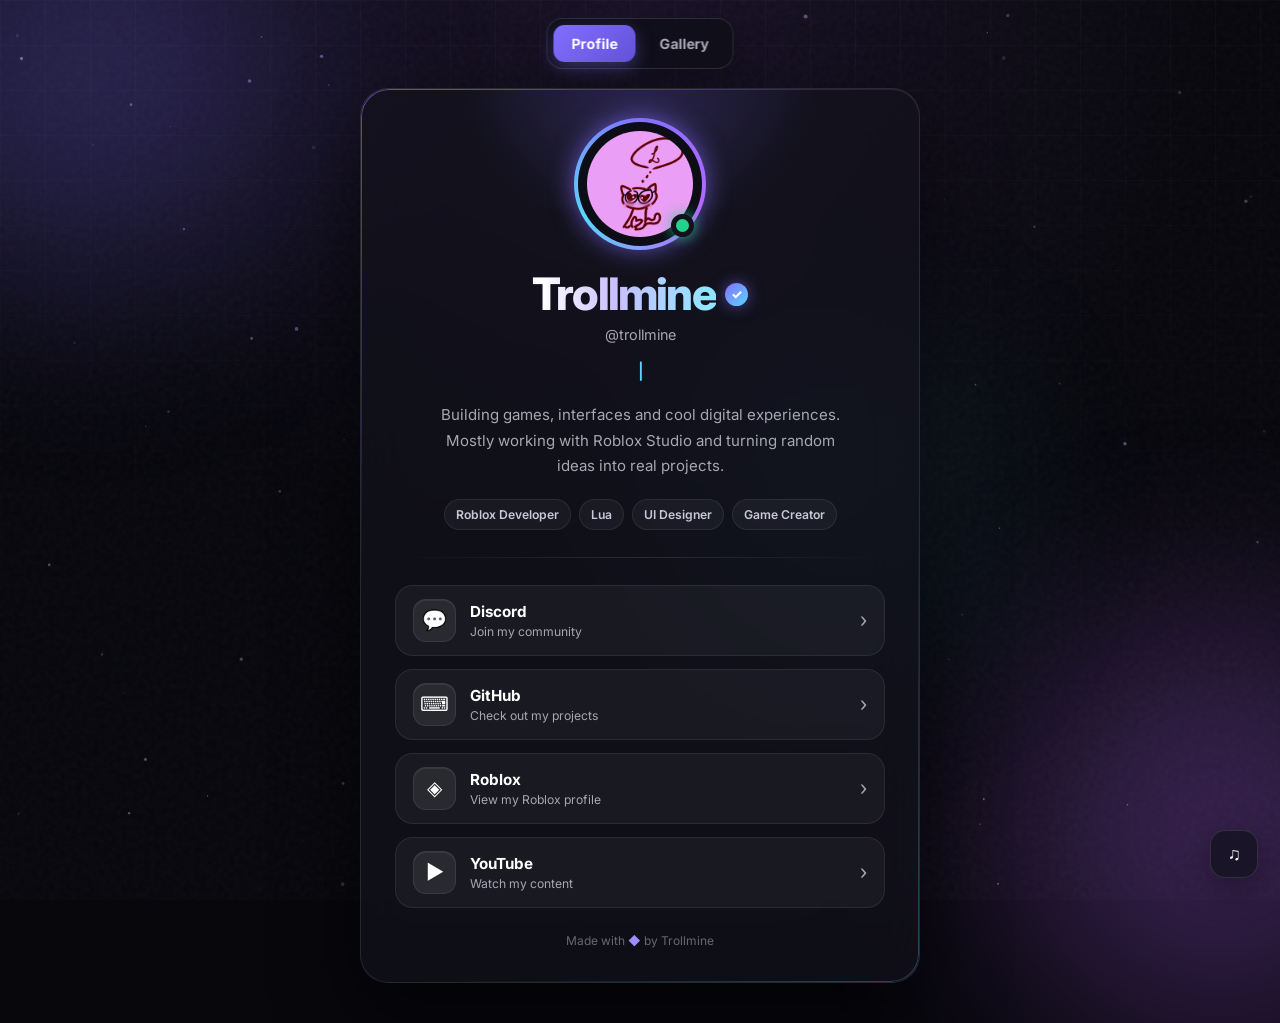
==== index.html @ 0baddaf5 "Add files via upload" ====
<!DOCTYPE html>
<html lang="en">
<head>
	<meta charset="UTF-8">
	<meta name="viewport" content="width=device-width, initial-scale=1.0">

	<title>Trollmine</title>

	<meta name="description" content="Trollmine — Roblox developer.">
	<meta name="theme-color" content="#7c5cff">

	<style>
		@import url("https://fonts.googleapis.com/css2?family=Inter:wght@400;500;600;700;800&display=swap");

		:root {
			--background: #07070c;
			--card: rgba(18, 18, 29, 0.72);
			--card-border: rgba(255, 255, 255, 0.1);
			--text: #ffffff;
			--muted: #a7a7b4;
			--primary: #836fff;
			--secondary: #ba68ff;
			--accent: #58d6ff;
		}

		* {
			box-sizing: border-box;
			margin: 0;
			padding: 0;
		}

		html {
			scroll-behavior: smooth;
		}

		body {
			min-height: 100vh;
			overflow-x: hidden;
			background:
				radial-gradient(circle at top, #181126 0%, var(--background) 48%),
				var(--background);
			color: var(--text);
			font-family: "Inter", sans-serif;
			display: flex;
			align-items: center;
			justify-content: center;
			padding: 88px 20px 40px;
		}

		.background-grid {
			position: fixed;
			inset: 0;
			z-index: -5;
			background-image:
				linear-gradient(rgba(255, 255, 255, 0.025) 1px, transparent 1px),
				linear-gradient(90deg, rgba(255, 255, 255, 0.025) 1px, transparent 1px);
			background-size: 45px 45px;
			mask-image: linear-gradient(to bottom, black, transparent 90%);
		}

		.noise {
			position: fixed;
			inset: 0;
			z-index: -4;
			opacity: 0.04;
			pointer-events: none;
			background-image: url("data:image/svg+xml,%3Csvg viewBox='0 0 200 200' xmlns='http://www.w3.org/2000/svg'%3E%3Cfilter id='noise'%3E%3CfeTurbulence type='fractalNoise' baseFrequency='0.8' numOctaves='4' stitchTiles='stitch'/%3E%3C/filter%3E%3Crect width='100%25' height='100%25' filter='url(%23noise)' opacity='1'/%3E%3C/svg%3E");
		}

		.blob {
			position: fixed;
			width: 420px;
			height: 420px;
			border-radius: 50%;
			filter: blur(110px);
			opacity: 0.28;
			z-index: -3;
			animation: floatBlob 12s ease-in-out infinite alternate;
		}

		.blob-one {
			top: -140px;
			left: -130px;
			background: var(--primary);
		}

		.blob-two {
			right: -150px;
			bottom: -140px;
			background: var(--secondary);
			animation-delay: -4s;
		}

		.blob-three {
			top: 40%;
			left: 55%;
			width: 280px;
			height: 280px;
			background: var(--accent);
			opacity: 0.12;
			animation-delay: -8s;
		}

		@keyframes floatBlob {
			from {
				transform: translate3d(-20px, -15px, 0) scale(1);
			}
			to {
				transform: translate3d(45px, 35px, 0) scale(1.15);
			}
		}

		#particles {
			position: fixed;
			inset: 0;
			z-index: -2;
			pointer-events: none;
		}

		.site-tabs {
			position: fixed;
			top: 18px;
			left: 50%;
			z-index: 200;
			display: flex;
			gap: 6px;
			padding: 6px;
			transform: translateX(-50%);
			border: 1px solid rgba(255, 255, 255, 0.12);
			border-radius: 16px;
			background: rgba(15, 15, 24, 0.84);
			backdrop-filter: blur(18px);
			-webkit-backdrop-filter: blur(18px);
			box-shadow: 0 12px 35px rgba(0, 0, 0, 0.3);
		}

		.tab-button {
			padding: 10px 18px;
			border: 0;
			border-radius: 11px;
			background: transparent;
			color: #aaa7b6;
			font-family: inherit;
			font-size: 0.88rem;
			font-weight: 700;
			cursor: pointer;
			transition:
				background 0.2s ease,
				color 0.2s ease,
				transform 0.2s ease;
		}

		.tab-button:hover {
			color: white;
			transform: translateY(-1px);
		}

		.tab-button.active {
			background: linear-gradient(135deg, #836fff, #6451d8);
			color: white;
			box-shadow: 0 6px 18px rgba(131, 111, 255, 0.35);
		}

		.tab-page {
			display: none;
		}

		.tab-page.active {
			display: block;
		}

		.page {
			width: 100%;
			max-width: 560px;
			animation: pageEnter 0.9s cubic-bezier(0.16, 1, 0.3, 1);
		}

		@keyframes pageEnter {
			from {
				opacity: 0;
				transform: translateY(35px) scale(0.97);
			}
			to {
				opacity: 1;
				transform: translateY(0) scale(1);
			}
		}

		.card {
			position: relative;
			overflow: hidden;
			padding: 34px;
			border: 1px solid var(--card-border);
			border-radius: 28px;
			background: var(--card);
			backdrop-filter: blur(24px);
			-webkit-backdrop-filter: blur(24px);
			box-shadow:
				0 30px 80px rgba(0, 0, 0, 0.5),
				inset 0 1px 0 rgba(255, 255, 255, 0.08);
		}

		.card::before {
			content: "";
			position: absolute;
			inset: 0;
			padding: 1px;
			border-radius: inherit;
			background: linear-gradient(
				135deg,
				rgba(131, 111, 255, 0.65),
				transparent 35%,
				transparent 65%,
				rgba(88, 214, 255, 0.3)
			);
			-webkit-mask:
				linear-gradient(#fff 0 0) content-box,
				linear-gradient(#fff 0 0);
			-webkit-mask-composite: xor;
			mask-composite: exclude;
			pointer-events: none;
		}

		.card-glow {
			position: absolute;
			top: -180px;
			left: 50%;
			width: 420px;
			height: 300px;
			transform: translateX(-50%);
			background: radial-gradient(
				circle,
				rgba(131, 111, 255, 0.26),
				transparent 70%
			);
			pointer-events: none;
		}

		.profile {
			position: relative;
			z-index: 1;
			text-align: center;
		}

		.avatar-wrapper {
			position: relative;
			width: 122px;
			height: 122px;
			margin: 0 auto 22px;
		}

		.avatar-ring {
			position: absolute;
			inset: -5px;
			border-radius: 50%;
			background: conic-gradient(
				from 0deg,
				var(--primary),
				var(--secondary),
				var(--accent),
				var(--primary)
			);
			animation: rotateRing 5s linear infinite;
			filter: drop-shadow(0 0 12px rgba(131, 111, 255, 0.65));
		}

		.avatar-ring::after {
			content: "";
			position: absolute;
			inset: 4px;
			border-radius: 50%;
			background: #0d0d16;
		}

		@keyframes rotateRing {
			to {
				transform: rotate(360deg);
			}
		}

		.avatar {
			position: absolute;
			inset: 4px;
			z-index: 2;
			width: 114px;
			height: 114px;
			border: 4px solid #0d0d16;
			border-radius: 50%;
			object-fit: cover;
			background: linear-gradient(135deg, #24243e, #12121d);
		}

		.status-dot {
			position: absolute;
			right: 7px;
			bottom: 8px;
			z-index: 3;
			width: 23px;
			height: 23px;
			border: 5px solid #12121d;
			border-radius: 50%;
			background: #23d18b;
			box-shadow: 0 0 14px rgba(35, 209, 139, 0.8);
		}

		.name-row {
			display: flex;
			align-items: center;
			justify-content: center;
			gap: 9px;
		}

		h1 {
			font-size: clamp(2rem, 8vw, 2.8rem);
			font-weight: 800;
			letter-spacing: -1.8px;
			background: linear-gradient(
				90deg,
				#ffffff 5%,
				#c9bfff 45%,
				#8ce8ff 100%
			);
			-webkit-background-clip: text;
			background-clip: text;
			color: transparent;
		}

		.verified {
			display: inline-flex;
			align-items: center;
			justify-content: center;
			width: 23px;
			height: 23px;
			border-radius: 50%;
			background: linear-gradient(135deg, var(--primary), var(--accent));
			color: white;
			font-size: 13px;
			font-weight: 800;
			box-shadow: 0 0 15px rgba(131, 111, 255, 0.55);
		}

		.username {
			margin-top: 5px;
			color: var(--muted);
			font-size: 0.9rem;
		}

		.typing-line {
			height: 28px;
			margin-top: 18px;
			color: #e8e5ff;
			font-size: 1rem;
			font-weight: 600;
		}

		.cursor {
			display: inline-block;
			margin-left: 2px;
			color: var(--accent);
			animation: blink 0.8s steps(1) infinite;
		}

		@keyframes blink {
			50% {
				opacity: 0;
			}
		}

		.bio {
			max-width: 420px;
			margin: 13px auto 0;
			color: var(--muted);
			font-size: 0.94rem;
			line-height: 1.7;
		}

		.tags {
			display: flex;
			flex-wrap: wrap;
			justify-content: center;
			gap: 8px;
			margin-top: 20px;
		}

		.tag {
			padding: 7px 11px;
			border: 1px solid rgba(255, 255, 255, 0.08);
			border-radius: 999px;
			background: rgba(255, 255, 255, 0.045);
			color: #cac7d8;
			font-size: 0.76rem;
			font-weight: 600;
			transition:
				transform 0.2s ease,
				border-color 0.2s ease,
				background 0.2s ease;
		}

		.tag:hover {
			transform: translateY(-2px);
			border-color: rgba(131, 111, 255, 0.45);
			background: rgba(131, 111, 255, 0.1);
		}

		.divider {
			height: 1px;
			margin: 27px 0;
			background: linear-gradient(
				90deg,
				transparent,
				rgba(255, 255, 255, 0.12),
				transparent
			);
		}

		.links {
			display: flex;
			flex-direction: column;
			gap: 13px;
		}

		.link-card {
			position: relative;
			display: flex;
			align-items: center;
			width: 100%;
			min-height: 68px;
			padding: 13px 17px;
			overflow: hidden;
			border: 1px solid rgba(255, 255, 255, 0.08);
			border-radius: 18px;
			background: rgba(255, 255, 255, 0.045);
			color: white;
			text-decoration: none;
			transition:
				transform 0.25s cubic-bezier(0.16, 1, 0.3, 1),
				border-color 0.25s ease,
				background 0.25s ease,
				box-shadow 0.25s ease;
		}

		.link-card::before {
			content: "";
			position: absolute;
			inset: 0;
			transform: translateX(-110%);
			background: linear-gradient(
				90deg,
				transparent,
				rgba(255, 255, 255, 0.08),
				transparent
			);
			transition: transform 0.65s ease;
		}

		.link-card:hover {
			transform: translateY(-4px) scale(1.015);
			border-color: rgba(131, 111, 255, 0.42);
			background: rgba(131, 111, 255, 0.09);
			box-shadow: 0 14px 30px rgba(0, 0, 0, 0.28);
		}

		.link-card:hover::before {
			transform: translateX(110%);
		}

		.link-icon {
			display: flex;
			align-items: center;
			justify-content: center;
			flex-shrink: 0;
			width: 43px;
			height: 43px;
			margin-right: 14px;
			border: 1px solid rgba(255, 255, 255, 0.08);
			border-radius: 13px;
			background: rgba(255, 255, 255, 0.07);
			font-size: 1.25rem;
			box-shadow: inset 0 1px 0 rgba(255, 255, 255, 0.07);
		}

		.link-info {
			flex: 1;
			text-align: left;
		}

		.link-title {
			display: block;
			font-size: 0.95rem;
			font-weight: 700;
		}

		.link-description {
			display: block;
			margin-top: 3px;
			color: var(--muted);
			font-size: 0.76rem;
		}

		.link-arrow {
			margin-left: 12px;
			color: var(--muted);
			font-size: 1.25rem;
			transition:
				transform 0.25s ease,
				color 0.25s ease;
		}

		.link-card:hover .link-arrow {
			transform: translateX(4px);
			color: white;
		}

		.discord:hover {
			border-color: rgba(88, 101, 242, 0.6);
			background: rgba(88, 101, 242, 0.12);
		}

		.github:hover {
			border-color: rgba(255, 255, 255, 0.3);
			background: rgba(255, 255, 255, 0.08);
		}

		.roblox:hover {
			border-color: rgba(255, 90, 90, 0.5);
			background: rgba(255, 74, 74, 0.09);
		}

		.youtube:hover {
			border-color: rgba(255, 0, 0, 0.5);
			background: rgba(255, 0, 0, 0.09);
		}

		.footer {
			margin-top: 25px;
			color: #676774;
			font-size: 0.75rem;
			text-align: center;
		}

		.footer span {
			color: #9d8dff;
		}

		.music-button {
			position: fixed;
			right: 22px;
			bottom: 22px;
			z-index: 220;
			display: flex;
			align-items: center;
			justify-content: center;
			width: 48px;
			height: 48px;
			border: 1px solid rgba(255, 255, 255, 0.12);
			border-radius: 15px;
			background: rgba(18, 18, 29, 0.75);
			backdrop-filter: blur(18px);
			-webkit-backdrop-filter: blur(18px);
			color: white;
			font-size: 1.1rem;
			cursor: pointer;
			box-shadow: 0 10px 35px rgba(0, 0, 0, 0.35);
			transition:
				transform 0.25s ease,
				background 0.25s ease;
		}

		.music-button:hover {
			transform: translateY(-3px) rotate(4deg);
			background: rgba(131, 111, 255, 0.25);
		}

		.music-button.playing {
			animation: musicPulse 1.4s ease-in-out infinite;
		}

		@keyframes musicPulse {
			50% {
				box-shadow:
					0 0 0 8px rgba(131, 111, 255, 0.08),
					0 0 28px rgba(131, 111, 255, 0.42);
			}
		}

		/* Gallery */

		#galleryPage {
			position: fixed;
			inset: 0;
			z-index: 50;
			overflow: hidden;
			background: #ffffff;
			color: #111111;
		}

		.gallery-toolbar {
			position: fixed;
			top: 82px;
			left: 50%;
			z-index: 150;
			display: flex;
			align-items: center;
			gap: 8px;
			padding: 8px;
			transform: translateX(-50%);
			border: 1px solid rgba(0, 0, 0, 0.1);
			border-radius: 16px;
			background: rgba(255, 255, 255, 0.92);
			backdrop-filter: blur(14px);
			-webkit-backdrop-filter: blur(14px);
			box-shadow: 0 10px 35px rgba(0, 0, 0, 0.12);
		}


		.generator-settings-overlay {
			position: fixed;
			inset: 0;
			z-index: 320;
			display: none;
			align-items: center;
			justify-content: center;
			padding: 20px;
			background: rgba(0, 0, 0, 0.46);
			backdrop-filter: blur(7px);
			-webkit-backdrop-filter: blur(7px);
		}

		.generator-settings-overlay.visible {
			display: flex;
		}

		.generator-settings-card {
			width: min(520px, 100%);
			max-height: calc(100vh - 40px);
			overflow-y: auto;
			padding: 22px;
			border: 1px solid rgba(0, 0, 0, 0.1);
			border-radius: 20px;
			background: #ffffff;
			color: #111111;
			box-shadow: 0 24px 80px rgba(0, 0, 0, 0.28);
		}

		.generator-settings-header {
			display: flex;
			align-items: flex-start;
			justify-content: space-between;
			gap: 16px;
			margin-bottom: 20px;
		}

		.generator-settings-title {
			margin: 0;
			font-size: 1.25rem;
			font-weight: 850;
		}

		.generator-settings-description {
			margin: 5px 0 0;
			color: #6b6b6b;
			font-size: 0.84rem;
			line-height: 1.45;
		}

		.close-generator-settings {
			flex: 0 0 auto;
			width: 38px;
			height: 38px;
			border: 1px solid rgba(0, 0, 0, 0.12);
			border-radius: 11px;
			background: #f5f5f5;
			color: #111111;
			font-family: inherit;
			font-size: 1.25rem;
			font-weight: 700;
			cursor: pointer;
		}

		.generator-section {
			padding: 16px;
			border: 1px solid rgba(0, 0, 0, 0.1);
			border-radius: 15px;
			background: #fafafa;
		}

		.generator-section + .generator-section {
			margin-top: 12px;
		}

		.generator-section-title {
			margin: 0 0 12px;
			font-size: 0.78rem;
			font-weight: 850;
			letter-spacing: 0.06em;
			text-transform: uppercase;
			color: #555555;
		}

		.count-mode-switch {
			display: grid;
			grid-template-columns: 1fr 1fr;
			gap: 8px;
			padding: 4px;
			border-radius: 12px;
			background: #ededed;
		}

		.count-mode-button {
			height: 40px;
			border: 0;
			border-radius: 9px;
			background: transparent;
			color: #666666;
			font-family: inherit;
			font-size: 0.86rem;
			font-weight: 800;
			cursor: pointer;
		}

		.count-mode-button.active {
			background: #ffffff;
			color: #111111;
			box-shadow: 0 2px 9px rgba(0, 0, 0, 0.1);
		}

		.generator-fields {
			display: grid;
			grid-template-columns: repeat(2, minmax(0, 1fr));
			gap: 12px;
			margin-top: 14px;
		}

		.generator-fields.single {
			grid-template-columns: 1fr;
		}

		.generator-field {
			display: flex;
			flex-direction: column;
			gap: 6px;
		}

		.generator-field.hidden {
			display: none;
		}

		.generator-field label {
			color: #555555;
			font-size: 0.75rem;
			font-weight: 800;
		}

		.generator-field input {
			width: 100%;
			height: 43px;
			padding: 0 12px;
			border: 1px solid rgba(0, 0, 0, 0.16);
			border-radius: 10px;
			outline: none;
			background: #ffffff;
			color: #111111;
			font: inherit;
			font-weight: 750;
		}

		.generator-field input:focus {
			border-color: #7662e5;
			box-shadow: 0 0 0 3px rgba(118, 98, 229, 0.14);
		}

		.seed-input-row {
			display: grid;
			grid-template-columns: minmax(0, 1fr) auto;
			gap: 8px;
		}

		.seed-randomize-button {
			width: 43px;
			height: 43px;
			border: 1px solid rgba(0, 0, 0, 0.14);
			border-radius: 10px;
			background: #ffffff;
			color: #111111;
			font-family: inherit;
			font-size: 1.1rem;
			font-weight: 800;
			cursor: pointer;
		}

		.generator-settings-footer {
			display: flex;
			justify-content: flex-end;
			gap: 9px;
			margin-top: 18px;
		}

		.generator-footer-button {
			height: 43px;
			padding: 0 18px;
			border: 1px solid rgba(0, 0, 0, 0.12);
			border-radius: 11px;
			background: #f3f3f3;
			color: #111111;
			font-family: inherit;
			font-size: 0.86rem;
			font-weight: 850;
			cursor: pointer;
		}

		.generator-footer-button.primary {
			border-color: transparent;
			background: linear-gradient(135deg, #836fff, #6451d8);
			color: #ffffff;
		}

		.preview-seed {
			margin: 10px 0 0;
			text-align: center;
			font-size: 0.82rem;
			font-weight: 700;
			color: #555555;
		}

		@media (max-width: 520px) {
			.generator-settings-overlay {
				align-items: flex-end;
				padding: 0;
			}

			.generator-settings-card {
				width: 100%;
				max-height: 88vh;
				border-radius: 20px 20px 0 0;
			}

			.generator-fields {
				grid-template-columns: 1fr;
			}
		}


		.gallery-control {
			display: flex;
			align-items: center;
			justify-content: center;
			min-width: 42px;
			height: 42px;
			padding: 0 14px;
			border: 1px solid rgba(0, 0, 0, 0.1);
			border-radius: 11px;
			background: #ffffff;
			color: #111111;
			font-family: inherit;
			font-size: 0.84rem;
			font-weight: 700;
			cursor: pointer;
			white-space: nowrap;
			transition:
				transform 0.2s ease,
				background 0.2s ease;
		}

		.gallery-control:hover {
			transform: translateY(-2px);
			background: #f1f1f1;
		}

		.choose-folder-button {
			background: #111111;
			color: #ffffff;
		}

		.choose-folder-button:hover {
			background: #292929;
		}

		.generate-background-button {
			background: linear-gradient(135deg, #836fff, #6451d8);
			border-color: transparent;
			color: #ffffff;
		}

		.generate-background-button:hover {
			background: linear-gradient(135deg, #927fff, #715ee8);
		}

		.generate-background-button:disabled {
			opacity: 0.55;
			cursor: wait;
			transform: none;
		}

		.gallery-toast {
			position: fixed;
			left: 50%;
			bottom: 24px;
			z-index: 210;
			max-width: calc(100vw - 32px);
			padding: 12px 16px;
			transform: translate(-50%, 18px);
			border-radius: 12px;
			background: rgba(17, 17, 17, 0.92);
			color: #ffffff;
			font-size: 0.84rem;
			font-weight: 700;
			opacity: 0;
			pointer-events: none;
			transition:
				opacity 0.2s ease,
				transform 0.2s ease;
		}

		.gallery-toast.visible {
			opacity: 1;
			transform: translate(-50%, 0);
		}

		.wallpaper-preview {
			position: fixed;
			inset: 0;
			z-index: 500;
			display: none;
			align-items: center;
			justify-content: center;
			padding: 24px;
			background: rgba(0, 0, 0, 0.72);
			backdrop-filter: blur(8px);
			-webkit-backdrop-filter: blur(8px);
		}

		.wallpaper-preview.visible {
			display: flex;
		}

		.wallpaper-preview-card {
			width: min(1100px, 96vw);
			max-height: 94vh;
			padding: 14px;
			border-radius: 18px;
			background: #ffffff;
			box-shadow: 0 30px 90px rgba(0, 0, 0, 0.45);
		}

		.wallpaper-preview-image {
			display: block;
			width: 100%;
			max-height: calc(94vh - 92px);
			aspect-ratio: 16 / 9;
			object-fit: contain;
			border-radius: 10px;
			background: #f2f2f2;
		}

		.wallpaper-preview-actions {
			display: flex;
			flex-wrap: wrap;
			justify-content: center;
			gap: 10px;
			margin-top: 12px;
		}

		.wallpaper-action {
			min-width: 140px;
			height: 44px;
			padding: 0 18px;
			border: 1px solid rgba(0, 0, 0, 0.12);
			border-radius: 11px;
			background: #ffffff;
			color: #111111;
			font-family: inherit;
			font-size: 0.88rem;
			font-weight: 800;
			cursor: pointer;
		}

		.wallpaper-action.primary {
			border-color: transparent;
			background: linear-gradient(135deg, #836fff, #6451d8);
			color: #ffffff;
		}

		.wallpaper-action:hover {
			transform: translateY(-1px);
		}

		@media (max-width: 600px) {
			.wallpaper-preview {
				padding: 10px;
			}

			.wallpaper-preview-card {
				padding: 10px;
			}

			.wallpaper-action {
				flex: 1;
				min-width: 110px;
			}
		}

		#folderInput {
			display: none;
		}

		.gallery-info {
			min-width: 64px;
			color: #555555;
			font-size: 0.78rem;
			font-weight: 700;
			text-align: center;
		}

		.gallery-viewport {
			position: absolute;
			inset: 0;
			overflow: hidden;
			cursor: grab;
			touch-action: none;
			user-select: none;
		}

		.gallery-viewport.dragging {
			cursor: grabbing;
		}

		.gallery-world {
			position: absolute;
			top: 0;
			left: 0;
			width: 100%;
			min-height: 100%;
			padding: 148px 8px 40px;
			transform-origin: 0 0;
			will-change: transform;
		}

		.gallery-grid {
			position: relative;
			width: 100%;
			min-height: 100px;
		}

		.gallery-item {
			position: absolute;
			overflow: hidden;
			border-radius: 2px;
			background: #eeeeee;
			box-shadow: 0 1px 4px rgba(0, 0, 0, 0.09);
			transition:
				opacity 0.18s ease,
				filter 0.18s ease,
				box-shadow 0.18s ease;
		}

		.gallery-item.favorite {
			box-shadow:
				0 0 0 4px #836fff,
				0 8px 24px rgba(131, 111, 255, 0.32);
		}

		.gallery-item.favorite::after,
		.gallery-item.disabled::after {
			position: absolute;
			top: 8px;
			left: 8px;
			z-index: 3;
			padding: 6px 9px;
			border-radius: 8px;
			color: #ffffff;
			font-size: 0.68rem;
			font-weight: 850;
			letter-spacing: 0.04em;
			pointer-events: none;
		}

		.gallery-item.favorite::after {
			content: "FAVORITE";
			background: rgba(102, 75, 225, 0.92);
		}

		.gallery-item.disabled {
			opacity: 0.32;
			filter: grayscale(1);
		}

		.gallery-item.disabled::after {
			content: "DISABLED";
			background: rgba(20, 20, 20, 0.9);
		}

		.gallery-item img {
			display: block;
			width: 100%;
			height: 100%;
			object-fit: cover;
			pointer-events: none;
		}

		.gallery-empty {
			position: absolute;
			top: 50%;
			left: 50%;
			width: min(90%, 520px);
			transform: translate(-50%, -50%);
			color: #666666;
			text-align: center;
			pointer-events: none;
		}

		.gallery-empty-icon {
			margin-bottom: 18px;
			font-size: 4rem;
		}

		.gallery-empty h2 {
			margin-bottom: 10px;
			color: #111111;
			font-size: 1.7rem;
		}

		.gallery-empty p {
			line-height: 1.6;
		}

		.gallery-file-name {
			display: none;
		}


		@media (max-width: 1100px) {
			.gallery-grid {
				column-count: 4;
			}
		}

		@media (max-width: 800px) {
			.gallery-grid {
				column-count: 3;
			}
		}

		@media (max-width: 600px) {
			body {
				align-items: flex-start;
				padding: 78px 14px 90px;
			}

			.site-tabs {
				top: 10px;
			}

			.card {
				padding: 28px 18px;
				border-radius: 24px;
			}

			.avatar-wrapper {
				width: 108px;
				height: 108px;
			}

			.avatar {
				width: 100px;
				height: 100px;
			}

			.link-card {
				min-height: 64px;
				padding: 11px 13px;
			}

			.link-icon {
				width: 40px;
				height: 40px;
			}

			.gallery-toolbar {
				top: 68px;
				max-width: calc(100vw - 16px);
				overflow-x: auto;
			}

			.gallery-grid {
				column-count: 2;
			}

			.gallery-world {
				padding-top: 130px;
			}
		}

		@media (prefers-reduced-motion: reduce) {
			* {
				animation-duration: 0.01ms !important;
				animation-iteration-count: 1 !important;
				scroll-behavior: auto !important;
			}
		}
	</style>
</head>

<body>
	<nav class="site-tabs">
		<button class="tab-button active" id="homeTab" type="button">Profile</button>
		<button class="tab-button" id="galleryTab" type="button">Gallery</button>
	</nav>

	<div class="background-grid"></div>
	<div class="noise"></div>

	<div class="blob blob-one"></div>
	<div class="blob blob-two"></div>
	<div class="blob blob-three"></div>

	<canvas id="particles"></canvas>

	<main class="page tab-page active" id="homePage">
		<section class="card" id="profileCard">
			<div class="card-glow"></div>

			<div class="profile">
				<div class="avatar-wrapper">
					<div class="avatar-ring"></div>

					<img
						class="avatar"
						src="avatar.png"
						alt="Trollmine profile picture"
					>

					<div class="status-dot" title="Online"></div>
				</div>

				<div class="name-row">
					<h1>Trollmine</h1>
					<span class="verified" title="Verified">✓</span>
				</div>

				<p class="username">@trollmine</p>

				<div class="typing-line">
					<span id="typingText"></span>
					<span class="cursor">|</span>
				</div>

				<p class="bio">
					Building games, interfaces and cool digital experiences.
					Mostly working with Roblox Studio and turning random ideas
					into real projects.
				</p>

				<div class="tags">
					<span class="tag">Roblox Developer</span>
					<span class="tag">Lua</span>
					<span class="tag">UI Designer</span>
					<span class="tag">Game Creator</span>
				</div>
			</div>

			<div class="divider"></div>

			<div class="links">
				<a
					class="link-card discord"
					href="https://discord.gg/h6HXbB6Mvs"
					target="_blank"
					rel="noopener noreferrer"
				>
					<div class="link-icon">💬</div>
					<div class="link-info">
						<span class="link-title">Discord</span>
						<span class="link-description">Join my community</span>
					</div>
					<span class="link-arrow">›</span>
				</a>

				<a
					class="link-card github"
					href="https://github.com/trollmine"
					target="_blank"
					rel="noopener noreferrer"
				>
					<div class="link-icon">⌨</div>
					<div class="link-info">
						<span class="link-title">GitHub</span>
						<span class="link-description">Check out my projects</span>
					</div>
					<span class="link-arrow">›</span>
				</a>

				<a
					class="link-card roblox"
					href="https://www.roblox.com/users/3522553826/profile"
					target="_blank"
					rel="noopener noreferrer"
				>
					<div class="link-icon">◈</div>
					<div class="link-info">
						<span class="link-title">Roblox</span>
						<span class="link-description">View my Roblox profile</span>
					</div>
					<span class="link-arrow">›</span>
				</a>

				<a
					class="link-card youtube"
					href="https://youtube.com/@TrollmineOFF"
					target="_blank"
					rel="noopener noreferrer"
				>
					<div class="link-icon">▶</div>
					<div class="link-info">
						<span class="link-title">YouTube</span>
						<span class="link-description">Watch my content</span>
					</div>
					<span class="link-arrow">›</span>
				</a>
			</div>

			<p class="footer">
				Made with <span>◆</span> by Trollmine
			</p>
		</section>
	</main>

	<section class="tab-page" id="galleryPage">
		<div class="gallery-toolbar">
			<label class="gallery-control choose-folder-button" for="folderInput">
				Choose Folder
			</label>

			<input
				id="folderInput"
				type="file"
				accept="image/*"
				webkitdirectory
				directory
				multiple
			>

			<button class="gallery-control" id="zoomOutButton" type="button" title="Zoom out">−</button>
			<div class="gallery-info" id="zoomDisplay">100%</div>
			<button class="gallery-control" id="zoomInButton" type="button" title="Zoom in">+</button>
			<button class="gallery-control" id="resetGalleryButton" type="button">Reset</button>
			<button
				class="gallery-control"
				id="openGeneratorSettingsButton"
				type="button"
				title="Wallpaper generator settings"
			>
				Settings
			</button>

			<button
				class="gallery-control generate-background-button"
				id="generateBackgroundButton"
				type="button"
				title="Create a 2560 × 1440 mosaic wallpaper"
			>
				Generate Background
			</button>
		</div>


		<div
			class="generator-settings-overlay"
			id="generatorSettingsOverlay"
			aria-hidden="true"
		>
			<div
				class="generator-settings-card"
				role="dialog"
				aria-modal="true"
				aria-labelledby="generatorSettingsTitle"
			>
				<div class="generator-settings-header">
					<div>
						<h2
							class="generator-settings-title"
							id="generatorSettingsTitle"
						>
							Wallpaper Generator
						</h2>
						<p class="generator-settings-description">
							Choose how many photos the wallpaper should use and
							set a seed to recreate the same result later.
						</p>
					</div>

					<button
						class="close-generator-settings"
						id="closeGeneratorSettingsButton"
						type="button"
						aria-label="Close settings"
					>
						×
					</button>
				</div>

				<div class="generator-section">
					<p class="generator-section-title">Photo count</p>

					<div class="count-mode-switch">
						<button
							class="count-mode-button active"
							id="randomModeButton"
							type="button"
						>
							Random range
						</button>

						<button
							class="count-mode-button"
							id="fixedModeButton"
							type="button"
						>
							Fixed amount
						</button>
					</div>

					<input
						id="randomCountEnabled"
						type="checkbox"
						checked
						hidden
					>

					<div class="generator-fields" id="randomCountFields">
						<div class="generator-field">
							<label for="minimumPhotoCount">Minimum photos</label>
							<input
								id="minimumPhotoCount"
								type="number"
								min="1"
								max="100"
								value="15"
							>
						</div>

						<div class="generator-field">
							<label for="maximumPhotoCount">Maximum photos</label>
							<input
								id="maximumPhotoCount"
								type="number"
								min="1"
								max="100"
								value="20"
							>
						</div>
					</div>

					<div
						class="generator-fields single hidden"
						id="fixedCountFields"
					>
						<div class="generator-field">
							<label for="fixedPhotoCount">Number of photos</label>
							<input
								id="fixedPhotoCount"
								type="number"
								min="1"
								max="100"
								value="18"
							>
						</div>
					</div>
				</div>

				<div class="generator-section">
					<p class="generator-section-title">Seed</p>

					<div class="generator-field">
						<label for="wallpaperSeed">
							Leave empty for a new random seed
						</label>

						<div class="seed-input-row">
							<input
								id="wallpaperSeed"
								type="text"
								placeholder="Example: 481739"
								autocomplete="off"
							>

							<button
								class="seed-randomize-button"
								id="randomizeSeedButton"
								type="button"
								title="Generate a random seed"
							>
								↻
							</button>
						</div>
					</div>
				</div>

				<div class="generator-settings-footer">
					<button
						class="generator-footer-button"
						id="cancelGeneratorSettingsButton"
						type="button"
					>
						Cancel
					</button>

					<button
						class="generator-footer-button primary"
						id="saveGeneratorSettingsButton"
						type="button"
					>
						Save settings
					</button>
				</div>
			</div>
		</div>

		<div class="gallery-viewport" id="galleryViewport">
			<div class="gallery-world" id="galleryWorld">
				<div class="gallery-grid" id="galleryGrid"></div>
			</div>

			<div class="gallery-empty" id="galleryEmpty">
				<div class="gallery-empty-icon">▦</div>
				<h2>Your gallery is empty</h2>
				<p>
					Choose a folder containing images. They stay on your device
					and are not uploaded anywhere.
				</p>
			</div>
		</div>

		<div class="gallery-toast" id="galleryToast" role="status" aria-live="polite"></div>

		<div class="wallpaper-preview" id="wallpaperPreview" aria-hidden="true">
			<div class="wallpaper-preview-card">
				<img
					class="wallpaper-preview-image"
					id="wallpaperPreviewImage"
					alt="Generated mosaic wallpaper preview"
				>

				<p class="preview-seed" id="previewSeed"></p>

				<div class="wallpaper-preview-actions">
					<button
						class="wallpaper-action primary"
						id="downloadWallpaperButton"
						type="button"
					>
						Download
					</button>

					<button
						class="wallpaper-action"
						id="remakeWallpaperButton"
						type="button"
					>
						Remake
					</button>

					<button
						class="wallpaper-action"
						id="closeWallpaperPreviewButton"
						type="button"
					>
						Cancel
					</button>
				</div>
			</div>
		</div>
	</section>

	<button
		class="music-button"
		id="musicButton"
		type="button"
		title="Pause background music"
		aria-label="Toggle background music"
	>
		❚❚
	</button>

	<audio id="backgroundMusic" preload="auto" loop>
		<source src="./music.mp3" type="audio/mpeg">
	</audio>

	<script>
		// Typing animation

		const typingText = document.getElementById("typingText");

		const phrases = [
			"Roblox Developer",
			"Game Creator",
			"UI Designer",
			"Professional bug creator",
			"Turning ideas into games"
		];

		let phraseIndex = 0;
		let characterIndex = 0;
		let isDeleting = false;

		function updateTyping() {
			const currentPhrase = phrases[phraseIndex];

			characterIndex += isDeleting ? -1 : 1;
			typingText.textContent = currentPhrase.substring(0, characterIndex);

			let delay = isDeleting ? 45 : 80;

			if (!isDeleting && characterIndex === currentPhrase.length) {
				isDeleting = true;
				delay = 1400;
			} else if (isDeleting && characterIndex === 0) {
				isDeleting = false;
				phraseIndex = (phraseIndex + 1) % phrases.length;
				delay = 350;
			}

			setTimeout(updateTyping, delay);
		}

		updateTyping();


		// Music system

		const musicButton = document.getElementById("musicButton");
		const backgroundMusic = document.getElementById("backgroundMusic");

		const MUSIC_PREFERENCE_KEY = "trollmineMusicPreference";
		const savedMusicPreference = localStorage.getItem(MUSIC_PREFERENCE_KEY);

		let musicEnabled = savedMusicPreference !== "off";

		backgroundMusic.volume = 0.35;

		function updateMusicButton() {
			if (musicEnabled && !backgroundMusic.paused) {
				musicButton.textContent = "❚❚";
				musicButton.classList.add("playing");
				musicButton.title = "Pause background music";
				musicButton.setAttribute("aria-label", "Pause background music");
			} else {
				musicButton.textContent = "♫";
				musicButton.classList.remove("playing");
				musicButton.title = "Play background music";
				musicButton.setAttribute("aria-label", "Play background music");
			}
		}

		async function playMusic() {
			if (!musicEnabled) {
				updateMusicButton();
				return;
			}

			try {
				await backgroundMusic.play();
				updateMusicButton();
			} catch (error) {
				console.log("Autoplay blocked until visitor interaction.");
				updateMusicButton();
			}
		}

		function pauseMusic() {
			backgroundMusic.pause();
			updateMusicButton();
		}

		async function toggleMusic(event) {
			event.stopPropagation();

			if (musicEnabled && !backgroundMusic.paused) {
				musicEnabled = false;
				localStorage.setItem(MUSIC_PREFERENCE_KEY, "off");
				pauseMusic();
			} else {
				musicEnabled = true;
				localStorage.setItem(MUSIC_PREFERENCE_KEY, "on");
				await playMusic();
			}
		}

		async function startMusicAfterInteraction() {
			if (musicEnabled && backgroundMusic.paused) {
				await playMusic();
			}
		}

		musicButton.addEventListener("click", toggleMusic);

		window.addEventListener("load", () => {
			if (musicEnabled) {
				playMusic();
			} else {
				pauseMusic();
			}
		});

		document.addEventListener("click", startMusicAfterInteraction, { once: true });
		document.addEventListener("touchstart", startMusicAfterInteraction, { once: true });
		document.addEventListener("keydown", startMusicAfterInteraction, { once: true });

		backgroundMusic.addEventListener("play", updateMusicButton);
		backgroundMusic.addEventListener("pause", updateMusicButton);

		backgroundMusic.addEventListener("error", () => {
			musicButton.textContent = "⚠";
			musicButton.classList.remove("playing");
			musicButton.title = "The music file could not be loaded";
		});

		updateMusicButton();


		// Tabs

		const homeTab = document.getElementById("homeTab");
		const galleryTab = document.getElementById("galleryTab");
		const homePage = document.getElementById("homePage");
		const galleryPage = document.getElementById("galleryPage");

		function openTab(tabName) {
			const showingGallery = tabName === "gallery";

			homeTab.classList.toggle("active", !showingGallery);
			galleryTab.classList.toggle("active", showingGallery);

			homePage.classList.toggle("active", !showingGallery);
			galleryPage.classList.toggle("active", showingGallery);

			musicButton.style.display = showingGallery ? "none" : "flex";
			document.body.style.overflow = showingGallery ? "hidden" : "";
		}

		homeTab.addEventListener("click", () => openTab("home"));
		galleryTab.addEventListener("click", () => openTab("gallery"));


		// Gallery — justified mosaic layout

		const folderInput = document.getElementById("folderInput");
		const galleryGrid = document.getElementById("galleryGrid");
		const galleryEmpty = document.getElementById("galleryEmpty");
		const galleryViewport = document.getElementById("galleryViewport");
		const galleryWorld = document.getElementById("galleryWorld");
		const zoomInButton = document.getElementById("zoomInButton");
		const zoomOutButton = document.getElementById("zoomOutButton");
		const resetGalleryButton = document.getElementById("resetGalleryButton");
		const generateBackgroundButton =
			document.getElementById("generateBackgroundButton");
		const galleryToast = document.getElementById("galleryToast");
		const wallpaperPreview = document.getElementById("wallpaperPreview");
		const wallpaperPreviewImage =
			document.getElementById("wallpaperPreviewImage");
		const downloadWallpaperButton =
			document.getElementById("downloadWallpaperButton");
		const remakeWallpaperButton =
			document.getElementById("remakeWallpaperButton");
		const closeWallpaperPreviewButton =
			document.getElementById("closeWallpaperPreviewButton");
		const randomCountEnabled =
			document.getElementById("randomCountEnabled");
		const fixedPhotoCount =
			document.getElementById("fixedPhotoCount");
		const minimumPhotoCount =
			document.getElementById("minimumPhotoCount");
		const maximumPhotoCount =
			document.getElementById("maximumPhotoCount");
		const wallpaperSeed =
			document.getElementById("wallpaperSeed");
		const randomizeSeedButton =
			document.getElementById("randomizeSeedButton");
		const previewSeed =
			document.getElementById("previewSeed");
		const openGeneratorSettingsButton =
			document.getElementById("openGeneratorSettingsButton");
		const generatorSettingsOverlay =
			document.getElementById("generatorSettingsOverlay");
		const closeGeneratorSettingsButton =
			document.getElementById("closeGeneratorSettingsButton");
		const cancelGeneratorSettingsButton =
			document.getElementById("cancelGeneratorSettingsButton");
		const saveGeneratorSettingsButton =
			document.getElementById("saveGeneratorSettingsButton");
		const randomModeButton =
			document.getElementById("randomModeButton");
		const fixedModeButton =
			document.getElementById("fixedModeButton");
		const randomCountFields =
			document.getElementById("randomCountFields");
		const fixedCountFields =
			document.getElementById("fixedCountFields");
		const zoomDisplay = document.getElementById("zoomDisplay");

		let galleryImages = [];
		let galleryScale = 1;
		let galleryX = 0;
		let galleryY = 0;
		let draggingGallery = false;
		let previousPointerX = 0;
		let previousPointerY = 0;

		const FAVORITE_MEDIA_KEY = "trollmineFavoriteMedia";
		const DISABLED_MEDIA_KEY = "trollmineDisabledMedia";

		function readStoredMediaSet(storageKey) {
			try {
				const storedValue = JSON.parse(localStorage.getItem(storageKey) || "[]");
				return new Set(Array.isArray(storedValue) ? storedValue : []);
			} catch {
				return new Set();
			}
		}

		const favoriteMediaPaths = readStoredMediaSet(FAVORITE_MEDIA_KEY);
		const disabledMediaPaths = readStoredMediaSet(DISABLED_MEDIA_KEY);

		function getMediaPath(photo) {
			return photo.file.webkitRelativePath || photo.file.name;
		}

		function saveMediaStates() {
			localStorage.setItem(
				FAVORITE_MEDIA_KEY,
				JSON.stringify([...favoriteMediaPaths])
			);

			localStorage.setItem(
				DISABLED_MEDIA_KEY,
				JSON.stringify([...disabledMediaPaths])
			);
		}

		function updateMediaStateAppearance(photo) {
			if (!photo.element) {
				return;
			}

			photo.element.classList.toggle("favorite", photo.favorite);
			photo.element.classList.toggle("disabled", photo.disabled);
		}

		function toggleFavoriteMedia(photo) {
			const mediaPath = getMediaPath(photo);
			photo.favorite = !photo.favorite;

			if (photo.favorite) {
				photo.disabled = false;
				favoriteMediaPaths.add(mediaPath);
				disabledMediaPaths.delete(mediaPath);

				if (typeof preferredPhotos !== "undefined") {
					preferredPhotos.add(photo);
					excludedPhotos.delete(photo);
				}

				showGalleryToast("Media added to favorites.");
			} else {
				favoriteMediaPaths.delete(mediaPath);

				if (typeof preferredPhotos !== "undefined") {
					preferredPhotos.delete(photo);
				}

				showGalleryToast("Media removed from favorites.");
			}

			saveMediaStates();
			updateMediaStateAppearance(photo);
		}

		function toggleDisabledMedia(photo) {
			const mediaPath = getMediaPath(photo);
			photo.disabled = !photo.disabled;

			if (photo.disabled) {
				photo.favorite = false;
				disabledMediaPaths.add(mediaPath);
				favoriteMediaPaths.delete(mediaPath);

				if (typeof excludedPhotos !== "undefined") {
					excludedPhotos.add(photo);
					preferredPhotos.delete(photo);
				}

				showGalleryToast("Media disabled for wallpaper generation.");
			} else {
				disabledMediaPaths.delete(mediaPath);

				if (typeof excludedPhotos !== "undefined") {
					excludedPhotos.delete(photo);
				}

				showGalleryToast("Media enabled for wallpaper generation.");
			}

			saveMediaStates();
			updateMediaStateAppearance(photo);
		}

		function getEnabledGalleryImages() {
			return galleryImages.filter(photo => !photo.disabled);
		}

		const minimumZoom = 0.25;
		const maximumZoom = 4;
		const mosaicGap = 7;

		function isImageFile(file) {
			if (file.type.startsWith("image/")) {
				return true;
			}

			const extension = file.name.split(".").pop().toLowerCase();

			return [
				"jpg", "jpeg", "png", "gif", "webp",
				"avif", "bmp", "svg"
			].includes(extension);
		}

		function readFileAsDataURL(file) {
			return new Promise((resolve, reject) => {
				const reader = new FileReader();

				reader.onload = () => resolve(reader.result);
				reader.onerror = () => reject(reader.error);

				reader.readAsDataURL(file);
			});
		}

		function measureImage(dataUrl, file) {
			return new Promise((resolve, reject) => {
				const image = new Image();

				image.onload = () => {
					resolve({
						file,
						src: dataUrl,
						width: image.naturalWidth,
						height: image.naturalHeight,
						ratio: image.naturalWidth / image.naturalHeight
					});
				};

				image.onerror = () => reject(
					new Error(`Could not read ${file.name}`)
				);

				image.src = dataUrl;
			});
		}

		async function loadGalleryImage(file) {
			const dataUrl = await readFileAsDataURL(file);
			return measureImage(dataUrl, file);
		}

		function applyGalleryTransform() {
			galleryWorld.style.transform =
				`translate(${galleryX}px, ${galleryY}px) scale(${galleryScale})`;

			zoomDisplay.textContent = `${Math.round(galleryScale * 100)}%`;
		}

		function resetGalleryView() {
			galleryScale = 1;
			galleryX = 0;
			galleryY = 0;
			applyGalleryTransform();
		}

		function createGalleryElement(photo) {
			const item = document.createElement("figure");
			item.className = "gallery-item";

			const mediaPath = getMediaPath(photo);
			photo.favorite = favoriteMediaPaths.has(mediaPath);
			photo.disabled = disabledMediaPaths.has(mediaPath);

			if (photo.favorite && photo.disabled) {
				photo.disabled = false;
				disabledMediaPaths.delete(mediaPath);
				saveMediaStates();
			}

			const image = document.createElement("img");
			image.src = photo.src;
			image.alt = photo.file.name;
			image.draggable = false;

			const caption = document.createElement("figcaption");
			caption.className = "gallery-file-name";
			caption.textContent = mediaPath;

			item.appendChild(image);
			item.appendChild(caption);

			item.addEventListener("click", event => {
				if (!event.shiftKey && !event.ctrlKey) {
					return;
				}

				event.preventDefault();
				event.stopPropagation();

				if (event.ctrlKey) {
					toggleDisabledMedia(photo);
					return;
				}

				toggleFavoriteMedia(photo);
			});

			photo.element = item;
			updateMediaStateAppearance(photo);
			return item;
		}

		function layoutMosaic() {
			if (galleryImages.length === 0) {
				galleryGrid.style.height = "0px";
				return;
			}

			const availableWidth = Math.max(
				320,
				galleryWorld.clientWidth - 16
			);

			/*
				Larger screens use taller rows. The last row is left at its
				natural target height instead of being stretched too far.
			*/
			const targetRowHeight = Math.max(
				150,
				Math.min(290, availableWidth / 5.2)
			);

			let currentRow = [];
			let currentRatioTotal = 0;
			let top = 0;

			function placeRow(row, ratioTotal, isLastRow) {
				if (row.length === 0) {
					return;
				}

				const totalGaps = mosaicGap * (row.length - 1);
				const usableWidth = availableWidth - totalGaps;

				let rowHeight = usableWidth / ratioTotal;

				if (isLastRow) {
					rowHeight = Math.min(rowHeight, targetRowHeight);
				}

				let left = 0;

				for (const photo of row) {
					const width = rowHeight * photo.ratio;

					photo.element.style.left = `${left}px`;
					photo.element.style.top = `${top}px`;
					photo.element.style.width = `${width}px`;
					photo.element.style.height = `${rowHeight}px`;

					left += width + mosaicGap;
				}

				top += rowHeight + mosaicGap;
			}

			for (const photo of galleryImages) {
				currentRow.push(photo);
				currentRatioTotal += photo.ratio;

				const estimatedWidth =
					currentRatioTotal * targetRowHeight +
					mosaicGap * (currentRow.length - 1);

				if (estimatedWidth >= availableWidth) {
					placeRow(currentRow, currentRatioTotal, false);
					currentRow = [];
					currentRatioTotal = 0;
				}
			}

			placeRow(currentRow, currentRatioTotal, true);
			galleryGrid.style.height = `${Math.max(0, top - mosaicGap)}px`;
		}

		folderInput.addEventListener("change", async () => {
			galleryGrid.replaceChildren();
			galleryImages = [];

			const imageFiles = Array.from(folderInput.files)
				.filter(isImageFile)
				.sort((firstFile, secondFile) =>
					firstFile.name.localeCompare(secondFile.name, undefined, {
						numeric: true,
						sensitivity: "base"
					})
				);

			if (imageFiles.length === 0) {
				galleryEmpty.style.display = "block";
				resetGalleryView();
				return;
			}

			galleryEmpty.style.display = "block";
			galleryEmpty.querySelector("h2").textContent = "Loading gallery…";
			galleryEmpty.querySelector("p").textContent =
				`Reading ${imageFiles.length} image${imageFiles.length === 1 ? "" : "s"} from your folder.`;

			const loaded = await Promise.allSettled(
				imageFiles.map(loadGalleryImage)
			);

			galleryImages = loaded
				.filter(result => result.status === "fulfilled")
				.map(result => result.value);

			if (galleryImages.length === 0) {
				galleryEmpty.querySelector("h2").textContent =
					"No readable images found";
				galleryEmpty.querySelector("p").textContent =
					"Try JPG, PNG, WebP, GIF or another browser-supported image format.";
				resetGalleryView();
				return;
			}

			const fragment = document.createDocumentFragment();

			for (const photo of galleryImages) {
				fragment.appendChild(createGalleryElement(photo));
			}

			galleryGrid.appendChild(fragment);
			galleryEmpty.style.display = "none";

			requestAnimationFrame(() => {
				layoutMosaic();
				resetGalleryView();
			});
		});

		function setGalleryZoom(newScale, originX, originY) {
			const boundedScale = Math.min(
				maximumZoom,
				Math.max(minimumZoom, newScale)
			);

			if (boundedScale === galleryScale) {
				return;
			}

			const viewportBounds = galleryViewport.getBoundingClientRect();
			const cursorX = originX - viewportBounds.left;
			const cursorY = originY - viewportBounds.top;

			const worldX = (cursorX - galleryX) / galleryScale;
			const worldY = (cursorY - galleryY) / galleryScale;

			galleryScale = boundedScale;
			galleryX = cursorX - worldX * galleryScale;
			galleryY = cursorY - worldY * galleryScale;

			applyGalleryTransform();
		}

		galleryViewport.addEventListener(
			"wheel",
			event => {
				event.preventDefault();

				const zoomMultiplier = event.deltaY < 0 ? 1.12 : 0.89;

				setGalleryZoom(
					galleryScale * zoomMultiplier,
					event.clientX,
					event.clientY
				);
			},
			{ passive: false }
		);

		zoomInButton.addEventListener("click", () => {
			const bounds = galleryViewport.getBoundingClientRect();

			setGalleryZoom(
				galleryScale * 1.2,
				bounds.left + bounds.width / 2,
				bounds.top + bounds.height / 2
			);
		});

		zoomOutButton.addEventListener("click", () => {
			const bounds = galleryViewport.getBoundingClientRect();

			setGalleryZoom(
				galleryScale / 1.2,
				bounds.left + bounds.width / 2,
				bounds.top + bounds.height / 2
			);
		});

		resetGalleryButton.addEventListener("click", resetGalleryView);

		let galleryToastTimer;

		function showGalleryToast(message) {
			clearTimeout(galleryToastTimer);
			galleryToast.textContent = message;
			galleryToast.classList.add("visible");

			galleryToastTimer = setTimeout(() => {
				galleryToast.classList.remove("visible");
			}, 2600);
		}

		function shuffleArray(items) {
			const shuffled = [...items];

			for (let index = shuffled.length - 1; index > 0; index--) {
				const randomIndex = Math.floor(Math.random() * (index + 1));

				[shuffled[index], shuffled[randomIndex]] =
					[shuffled[randomIndex], shuffled[index]];
			}

			return shuffled;
		}

		function drawImageContain(context, image, x, y, width, height) {
			/*
				Fit the entire image inside the available rectangle.

				Nothing is cropped or stretched. The original width/height
				ratio is always preserved, and any unused space stays white.
			*/
			const sourceRatio = image.naturalWidth / image.naturalHeight;
			const targetRatio = width / height;

			let drawWidth;
			let drawHeight;

			if (sourceRatio > targetRatio) {
				drawWidth = width;
				drawHeight = width / sourceRatio;
			} else {
				drawHeight = height;
				drawWidth = height * sourceRatio;
			}

			const drawX = x + (width - drawWidth) / 2;
			const drawY = y + (height - drawHeight) / 2;

			context.drawImage(
				image,
				drawX,
				drawY,
				drawWidth,
				drawHeight
			);
		}

		function loadCanvasImage(source) {
			return new Promise((resolve, reject) => {
				const image = new Image();

				image.onload = () => resolve(image);
				image.onerror = reject;
				image.src = source;
			});
		}

		let generatedWallpaperBlob = null;
		let generatedWallpaperUrl = null;

		function hashSeed(seedText) {
			let hash = 2166136261;

			for (let index = 0; index < seedText.length; index++) {
				hash ^= seedText.charCodeAt(index);
				hash = Math.imul(hash, 16777619);
			}

			return hash >>> 0;
		}

		function createSeededRandom(seedText) {
			let state = hashSeed(seedText) || 0x6d2b79f5;

			return function seededRandom() {
				state += 0x6d2b79f5;
				let value = state;
				value = Math.imul(value ^ (value >>> 15), value | 1);
				value ^= value + Math.imul(value ^ (value >>> 7), value | 61);
				return ((value ^ (value >>> 14)) >>> 0) / 4294967296;
			};
		}

		function seededShuffle(items, random) {
			const result = [...items];

			for (let index = result.length - 1; index > 0; index--) {
				const swapIndex = Math.floor(random() * (index + 1));
				[result[index], result[swapIndex]] =
					[result[swapIndex], result[index]];
			}

			return result;
		}

		function createRandomSeed() {
			return String(
				Math.floor(Math.random() * 900000000) + 100000000
			);
		}

		function clampInteger(value, minimum, maximum, fallback) {
			const parsed = Number.parseInt(value, 10);

			if (!Number.isFinite(parsed)) {
				return fallback;
			}

			return Math.min(maximum, Math.max(minimum, parsed));
		}

		function getGeneratorOptions() {
			const availableCount = getEnabledGalleryImages().length;

			if (availableCount === 0) {
				throw new Error("Enable at least one image before generating.");
			}

			const minimum = Math.min(
				availableCount,
				Math.max(1, savedGeneratorSettings.minimumCount)
			);

			const maximum = Math.min(
				availableCount,
				Math.max(minimum, savedGeneratorSettings.maximumCount)
			);

			const fixed = Math.min(
				availableCount,
				Math.max(1, savedGeneratorSettings.fixedCount)
			);

			let seed = savedGeneratorSettings.seed.trim();

			if (!seed) {
				seed = createRandomSeed();
				savedGeneratorSettings.seed = seed;
			}

			const random = createSeededRandom(seed);
			const count = savedGeneratorSettings.randomMode
				? minimum + Math.floor(random() * (maximum - minimum + 1))
				: fixed;

			return {
				count,
				seed,
				random
			};
		}

		function createLeafNode(photo) {
			return {
				type: "leaf",
				photo,
				ratio: photo.ratio
			};
		}

		function combineMosaicNodes(first, second, direction) {
			if (direction === "vertical") {
				/*
					Side-by-side cells share the same height, so their aspect
					ratios add together.
				*/
				return {
					type: "split",
					direction,
					first,
					second,
					ratio: first.ratio + second.ratio
				};
			}

			/*
				Stacked cells share the same width. The combined height is the
				sum of both child heights.
			*/
			return {
				type: "split",
				direction,
				first,
				second,
				ratio:
					1 /
					(
						1 / first.ratio +
						1 / second.ratio
					)
			};
		}

		function buildRandomMosaicTree(photos, random) {
			let nodes = seededShuffle(
				photos.map(createLeafNode),
				random
			);

			while (nodes.length > 1) {
				const firstIndex = Math.floor(random() * nodes.length);
				const first = nodes.splice(firstIndex, 1)[0];

				const secondIndex = Math.floor(random() * nodes.length);
				const second = nodes.splice(secondIndex, 1)[0];

				const verticalRatio =
					first.ratio + second.ratio;

				const horizontalRatio =
					1 /
					(
						1 / first.ratio +
						1 / second.ratio
					);

				/*
					Prefer the split that does not create an extremely thin
					combined region, while still allowing seeded variation.
				*/
				const verticalShapeScore =
					Math.abs(Math.log(verticalRatio / (16 / 9)));

				const horizontalShapeScore =
					Math.abs(Math.log(horizontalRatio / (16 / 9)));

				let direction;

				if (Math.abs(verticalShapeScore - horizontalShapeScore) < 0.2) {
					direction = random() >= 0.5
						? "vertical"
						: "horizontal";
				} else {
					direction =
						verticalShapeScore < horizontalShapeScore
							? "vertical"
							: "horizontal";
				}

				nodes.push(
					combineMosaicNodes(
						first,
						second,
						direction
					)
				);
			}

			return nodes[0];
		}

		function scoreMosaicTree(node, targetRatio) {
			let score = Math.abs(
				Math.log(node.ratio / targetRatio)
			) * 100000;

			function inspect(current) {
				if (current.type === "leaf") {
					return;
				}

				const firstRatio = current.first.ratio;
				const secondRatio = current.second.ratio;

				/*
					Penalize wildly unbalanced neighboring cells so the final
					layout stays readable and avoids very thin strips.
				*/
				score += Math.abs(
					Math.log(firstRatio / secondRatio)
				) * 180;

				inspect(current.first);
				inspect(current.second);
			}

			inspect(node);
			return score;
		}

		function layoutMosaicTree(node, x, y, width, height, gap, leaves) {
			if (node.type === "leaf") {
				leaves.push({
					photo: node.photo,
					x,
					y,
					width,
					height
				});
				return;
			}

			if (node.direction === "vertical") {
				const availableWidth = Math.max(1, width - gap);
				const firstWidth =
					availableWidth *
					(
						node.first.ratio /
						(node.first.ratio + node.second.ratio)
					);

				const secondWidth = availableWidth - firstWidth;

				layoutMosaicTree(
					node.first,
					x,
					y,
					firstWidth,
					height,
					gap,
					leaves
				);

				layoutMosaicTree(
					node.second,
					x + firstWidth + gap,
					y,
					secondWidth,
					height,
					gap,
					leaves
				);

				return;
			}

			const firstHeight =
				width / node.first.ratio;

			const secondHeight =
				width / node.second.ratio;

			const naturalTotalHeight = firstHeight + secondHeight;
			const availableHeight = Math.max(1, height - gap);
			const scale = availableHeight / naturalTotalHeight;
			const scaledFirstHeight = firstHeight * scale;
			const scaledSecondHeight = availableHeight - scaledFirstHeight;

			layoutMosaicTree(
				node.first,
				x,
				y,
				width,
				scaledFirstHeight,
				gap,
				leaves
			);

			layoutMosaicTree(
				node.second,
				x,
				y + scaledFirstHeight + gap,
				width,
				scaledSecondHeight,
				gap,
				leaves
			);
		}

		function buildRecursiveWallpaperLayout(
			photos,
			canvasWidth,
			canvasHeight,
			options
		) {
			const padding = 8;
			const gap = 8;
			const targetWidth = canvasWidth - padding * 2;
			const targetHeight = canvasHeight - padding * 2;
			const targetRatio = targetWidth / targetHeight;
			const favoritePhotos = seededShuffle(
				photos.filter(photo => photo.favorite),
				options.random
			);

			const regularPhotos = seededShuffle(
				photos.filter(photo => !photo.favorite),
				options.random
			);

			const selected = [
				...favoritePhotos,
				...regularPhotos
			].slice(0, options.count);

			let bestTree = null;
			let bestScore = Number.POSITIVE_INFINITY;

			for (let attempt = 0; attempt < 1000; attempt++) {
				const tree = buildRandomMosaicTree(
					selected,
					options.random
				);

				const score = scoreMosaicTree(
					tree,
					targetRatio
				);

				if (score < bestScore) {
					bestScore = score;
					bestTree = tree;
				}
			}

			/*
				Fit the complete tree inside the wallpaper. All internal cells
				match their photos exactly, so there are no blank areas between
				images. Only a small centered outer margin can remain when the
				tree's final ratio differs from 16:9.
			*/
			let layoutWidth;
			let layoutHeight;

			if (bestTree.ratio > targetRatio) {
				layoutWidth = targetWidth;
				layoutHeight = targetWidth / bestTree.ratio;
			} else {
				layoutHeight = targetHeight;
				layoutWidth = targetHeight * bestTree.ratio;
			}

			const startX =
				padding + (targetWidth - layoutWidth) / 2;

			const startY =
				padding + (targetHeight - layoutHeight) / 2;

			const leaves = [];

			layoutMosaicTree(
				bestTree,
				startX,
				startY,
				layoutWidth,
				layoutHeight,
				gap,
				leaves
			);

			return {
				leaves,
				photoCount: options.count,
				seed: options.seed
			};
		}

		async function renderMosaicWallpaper(options) {
			const canvas = document.createElement("canvas");
			canvas.width = 2560;
			canvas.height = 1440;

			const context = canvas.getContext("2d", {
				alpha: false
			});

			context.fillStyle = "#ffffff";
			context.fillRect(0, 0, canvas.width, canvas.height);

			const layout = buildRecursiveWallpaperLayout(
				getEnabledGalleryImages(),
				canvas.width,
				canvas.height,
				options
			);

			const uniquePhotos = [
				...new Set(
					layout.leaves.map(leaf => leaf.photo)
				)
			];

			const loadedImageMap = new Map();

			await Promise.all(
				uniquePhotos.map(async photo => {
					const loadedImage = await loadCanvasImage(photo.src);
					loadedImageMap.set(photo, loadedImage);
				})
			);

			for (const leaf of layout.leaves) {
				const image = loadedImageMap.get(leaf.photo);

				context.drawImage(
					image,
					leaf.x,
					leaf.y,
					leaf.width,
					leaf.height
				);
			}

			return new Promise((resolve, reject) => {
				canvas.toBlob(
					blob => {
						if (blob) {
							resolve(blob);
						} else {
							reject(new Error("Could not create the wallpaper."));
						}
					},
					"image/png"
				);
			});
		}

		function closeWallpaperPreview() {
			wallpaperPreview.classList.remove("visible");
			wallpaperPreview.setAttribute("aria-hidden", "true");
		}

		function showWallpaperPreview(blob) {
			if (generatedWallpaperUrl) {
				URL.revokeObjectURL(generatedWallpaperUrl);
			}

			generatedWallpaperBlob = blob;
			generatedWallpaperUrl = URL.createObjectURL(blob);

			wallpaperPreviewImage.src = generatedWallpaperUrl;
			wallpaperPreview.classList.add("visible");
			wallpaperPreview.setAttribute("aria-hidden", "false");
		}

		async function generateMosaicBackground() {
			if (galleryImages.length === 0) {
				showGalleryToast("Choose a folder with images first.");
				return;
			}

			if (getEnabledGalleryImages().length === 0) {
				showGalleryToast("Enable at least one image before generating.");
				return;
			}

			generateBackgroundButton.disabled = true;
			remakeWallpaperButton.disabled = true;
			generateBackgroundButton.textContent = "Generating…";
			remakeWallpaperButton.textContent = "Generating…";

			try {
				const options = getGeneratorOptions();
				const blob = await renderMosaicWallpaper(options);
				previewSeed.textContent =
					`Seed: ${options.seed} • ${options.count} photos`;
				showWallpaperPreview(blob);
			} catch (error) {
				console.error(error);
				showGalleryToast(
					error && error.message
						? `Could not generate: ${error.message}`
						: "The mosaic could not be generated."
				);
			} finally {
				generateBackgroundButton.disabled = false;
				remakeWallpaperButton.disabled = false;
				generateBackgroundButton.textContent = "Generate Background";
				remakeWallpaperButton.textContent = "Remake";
			}
		}

		function downloadGeneratedWallpaper() {
			if (!generatedWallpaperBlob || !generatedWallpaperUrl) {
				return;
			}

			const link = document.createElement("a");
			link.href = generatedWallpaperUrl;
			link.download = `trollmine-mosaic-${Date.now()}.png`;

			document.body.appendChild(link);
			link.click();
			link.remove();

			showGalleryToast("2560 × 1440 mosaic downloaded.");
		}

		downloadWallpaperButton.addEventListener(
			"click",
			downloadGeneratedWallpaper
		);

		remakeWallpaperButton.addEventListener(
			"click",
			() => {
				savedGeneratorSettings.seed = createRandomSeed();
				wallpaperSeed.value = savedGeneratorSettings.seed;
				generateMosaicBackground();
			}
		);

		closeWallpaperPreviewButton.addEventListener(
			"click",
			closeWallpaperPreview
		);

		wallpaperPreview.addEventListener("click", event => {
			if (event.target === wallpaperPreview) {
				closeWallpaperPreview();
			}
		});

		document.addEventListener("keydown", event => {
			if (event.key !== "Escape") {
				return;
			}

			if (generatorSettingsOverlay.classList.contains("visible")) {
				closeGeneratorSettings();
				return;
			}

			if (wallpaperPreview.classList.contains("visible")) {
				closeWallpaperPreview();
			}
		});


		let savedGeneratorSettings = {
			randomMode: true,
			fixedCount: 18,
			minimumCount: 15,
			maximumCount: 20,
			seed: ""
		};

		function setCountMode(randomMode) {
			randomCountEnabled.checked = randomMode;
			randomModeButton.classList.toggle("active", randomMode);
			fixedModeButton.classList.toggle("active", !randomMode);
			randomCountFields.classList.toggle("hidden", !randomMode);
			fixedCountFields.classList.toggle("hidden", randomMode);
		}

		function openGeneratorSettings() {
			fixedPhotoCount.value = savedGeneratorSettings.fixedCount;
			minimumPhotoCount.value = savedGeneratorSettings.minimumCount;
			maximumPhotoCount.value = savedGeneratorSettings.maximumCount;
			wallpaperSeed.value = savedGeneratorSettings.seed;
			setCountMode(savedGeneratorSettings.randomMode);

			generatorSettingsOverlay.classList.add("visible");
			generatorSettingsOverlay.setAttribute("aria-hidden", "false");
		}

		function closeGeneratorSettings() {
			generatorSettingsOverlay.classList.remove("visible");
			generatorSettingsOverlay.setAttribute("aria-hidden", "true");
		}

		function saveGeneratorSettings() {
			let minimum = Math.max(
				1,
				Number.parseInt(minimumPhotoCount.value, 10) || 1
			);

			let maximum = Math.max(
				1,
				Number.parseInt(maximumPhotoCount.value, 10) || minimum
			);

			if (minimum > maximum) {
				[minimum, maximum] = [maximum, minimum];
			}

			savedGeneratorSettings = {
				randomMode: randomCountEnabled.checked,
				fixedCount: Math.max(
					1,
					Number.parseInt(fixedPhotoCount.value, 10) || 1
				),
				minimumCount: minimum,
				maximumCount: maximum,
				seed: wallpaperSeed.value.trim()
			};

			closeGeneratorSettings();
			showGalleryToast("Generator settings saved.");
		}

		openGeneratorSettingsButton.addEventListener(
			"click",
			openGeneratorSettings
		);

		closeGeneratorSettingsButton.addEventListener(
			"click",
			closeGeneratorSettings
		);

		cancelGeneratorSettingsButton.addEventListener(
			"click",
			closeGeneratorSettings
		);

		saveGeneratorSettingsButton.addEventListener(
			"click",
			saveGeneratorSettings
		);

		randomModeButton.addEventListener("click", () => {
			setCountMode(true);
		});

		fixedModeButton.addEventListener("click", () => {
			setCountMode(false);
		});

		randomizeSeedButton.addEventListener("click", () => {
			wallpaperSeed.value = createRandomSeed();
		});

		generatorSettingsOverlay.addEventListener("click", event => {
			if (event.target === generatorSettingsOverlay) {
				closeGeneratorSettings();
			}
		});


		generateBackgroundButton.addEventListener(
			"click",
			generateMosaicBackground
		);

		galleryViewport.addEventListener("pointerdown", event => {
			if (event.button !== 0 || event.shiftKey || event.ctrlKey) {
				return;
			}

			draggingGallery = true;
			previousPointerX = event.clientX;
			previousPointerY = event.clientY;

			galleryViewport.classList.add("dragging");
			galleryViewport.setPointerCapture(event.pointerId);
		});

		galleryViewport.addEventListener("pointermove", event => {
			if (!draggingGallery) {
				return;
			}

			galleryX += event.clientX - previousPointerX;
			galleryY += event.clientY - previousPointerY;

			previousPointerX = event.clientX;
			previousPointerY = event.clientY;

			applyGalleryTransform();
		});

		function stopGalleryDragging(event) {
			draggingGallery = false;
			galleryViewport.classList.remove("dragging");

			if (
				event.pointerId !== undefined &&
				galleryViewport.hasPointerCapture(event.pointerId)
			) {
				galleryViewport.releasePointerCapture(event.pointerId);
			}
		}

		galleryViewport.addEventListener("pointerup", stopGalleryDragging);
		galleryViewport.addEventListener("pointercancel", stopGalleryDragging);

		document.addEventListener("keydown", event => {
			if (!galleryPage.classList.contains("active")) {
				return;
			}

			const bounds = galleryViewport.getBoundingClientRect();
			const centerX = bounds.left + bounds.width / 2;
			const centerY = bounds.top + bounds.height / 2;

			if (event.key === "+" || event.key === "=") {
				setGalleryZoom(galleryScale * 1.2, centerX, centerY);
			}

			if (event.key === "-") {
				setGalleryZoom(galleryScale / 1.2, centerX, centerY);
			}

			if (event.key === "0") {
				resetGalleryView();
			}
		});

		window.addEventListener("resize", () => {
			if (galleryImages.length > 0) {
				layoutMosaic();
			}
		});

		window.addEventListener("beforeunload", () => {
			if (generatedWallpaperUrl) {
				URL.revokeObjectURL(generatedWallpaperUrl);
			}
		});


		// Mouse tilt effect

		const profileCard = document.getElementById("profileCard");

		profileCard.addEventListener("mousemove", event => {
			const bounds = profileCard.getBoundingClientRect();

			const mouseX = event.clientX - bounds.left;
			const mouseY = event.clientY - bounds.top;

			const centerX = bounds.width / 2;
			const centerY = bounds.height / 2;

			const rotateY = ((mouseX - centerX) / centerX) * 2.2;
			const rotateX = ((centerY - mouseY) / centerY) * 2.2;

			profileCard.style.transform =
				`perspective(1000px) rotateX(${rotateX}deg) rotateY(${rotateY}deg)`;
		});

		profileCard.addEventListener("mouseleave", () => {
			profileCard.style.transform =
				"perspective(1000px) rotateX(0deg) rotateY(0deg)";
		});

		profileCard.style.transition = "transform 0.2s ease-out";


		// Particle background

		const canvas = document.getElementById("particles");
		const context = canvas.getContext("2d");

		let particles = [];

		function resizeCanvas() {
			canvas.width = window.innerWidth;
			canvas.height = window.innerHeight;
			createParticles();
		}

		function createParticles() {
			const particleCount = Math.min(
				90,
				Math.floor((canvas.width * canvas.height) / 15000)
			);

			particles = [];

			for (let index = 0; index < particleCount; index++) {
				particles.push({
					x: Math.random() * canvas.width,
					y: Math.random() * canvas.height,
					radius: Math.random() * 1.6 + 0.4,
					speedX: (Math.random() - 0.5) * 0.25,
					speedY: Math.random() * 0.3 + 0.05,
					opacity: Math.random() * 0.45 + 0.1
				});
			}
		}

		function animateParticles() {
			context.clearRect(0, 0, canvas.width, canvas.height);

			for (const particle of particles) {
				particle.x += particle.speedX;
				particle.y += particle.speedY;

				if (particle.y > canvas.height + 10) {
					particle.y = -10;
					particle.x = Math.random() * canvas.width;
				}

				if (particle.x > canvas.width + 10) {
					particle.x = -10;
				}

				if (particle.x < -10) {
					particle.x = canvas.width + 10;
				}

				context.beginPath();
				context.arc(
					particle.x,
					particle.y,
					particle.radius,
					0,
					Math.PI * 2
				);

				context.fillStyle =
					`rgba(190, 180, 255, ${particle.opacity})`;

				context.fill();
			}

			requestAnimationFrame(animateParticles);
		}

		window.addEventListener("resize", resizeCanvas);

		resizeCanvas();
		animateParticles();
	</script>

	<style>
		.advanced-toggle-row,
		.advanced-option-row {
			display: flex;
			align-items: center;
			justify-content: space-between;
			gap: 14px;
		}

		.advanced-toggle-row label,
		.advanced-option-row label {
			font-size: 0.82rem;
			font-weight: 800;
			color: #333333;
		}

		.advanced-toggle-row input[type="checkbox"],
		.advanced-option-row input[type="checkbox"] {
			width: 19px;
			height: 19px;
			accent-color: #765fe7;
		}

		.advanced-grid {
			display: grid;
			grid-template-columns: repeat(2, minmax(0, 1fr));
			gap: 11px;
			margin-top: 13px;
		}

		.advanced-grid .generator-field select,
		.advanced-grid .generator-field input[type="color"] {
			width: 100%;
			height: 43px;
			padding: 0 10px;
			border: 1px solid rgba(0, 0, 0, 0.16);
			border-radius: 10px;
			background: #ffffff;
			color: #111111;
			font: inherit;
			font-weight: 750;
		}

		.advanced-grid .generator-field input[type="color"] {
			padding: 4px;
		}

		.advanced-disabled {
			opacity: 0.45;
			pointer-events: none;
		}

		.wallpaper-choice-grid {
			display: grid;
			grid-template-columns: repeat(2, minmax(0, 1fr));
			gap: 10px;
		}

		.wallpaper-choice {
			position: relative;
			overflow: hidden;
			border: 3px solid transparent;
			border-radius: 11px;
			background: #eeeeee;
			cursor: pointer;
		}

		.wallpaper-choice.selected {
			border-color: #765fe7;
			box-shadow: 0 0 0 3px rgba(118, 95, 231, 0.18);
		}

		.wallpaper-choice img {
			display: block;
			width: 100%;
			aspect-ratio: 16 / 9;
			object-fit: contain;
			background: #eeeeee;
		}

		.wallpaper-choice-number {
			position: absolute;
			top: 7px;
			left: 7px;
			padding: 5px 8px;
			border-radius: 8px;
			background: rgba(0, 0, 0, 0.72);
			color: #ffffff;
			font-size: 0.72rem;
			font-weight: 850;
		}

		.wallpaper-stats {
			margin-top: 8px;
			padding: 9px 12px;
			border-radius: 10px;
			background: #f3f3f3;
			color: #555555;
			text-align: center;
			font-size: 0.76rem;
			font-weight: 750;
		}

		.wallpaper-extra-actions {
			display: flex;
			justify-content: center;
			gap: 8px;
			margin-top: 8px;
		}

		.gallery-item.preferred-photo {
			outline: 4px solid #7b63ef;
			outline-offset: -4px;
		}

		.gallery-item.excluded-photo {
			opacity: 0.24;
			filter: grayscale(1);
		}

		.gallery-item::after {
			position: absolute;
			top: 7px;
			right: 7px;
			padding: 4px 7px;
			border-radius: 7px;
			background: rgba(0, 0, 0, 0.7);
			color: #ffffff;
			font-size: 0.66rem;
			font-weight: 850;
		}

		.gallery-item.preferred-photo::after {
			content: "Preferred";
		}

		.gallery-item.excluded-photo::after {
			content: "Excluded";
		}

		@media (max-width: 620px) {
			.advanced-grid,
			.wallpaper-choice-grid {
				grid-template-columns: 1fr;
			}
		}
	</style>

	<script>
		// Optional advanced wallpaper features

		const advancedSettingsMarkup = `
			<div class="generator-section">
				<div class="advanced-toggle-row">
					<div>
						<p class="generator-section-title" style="margin-bottom:4px;">Advanced features</p>
						<p class="generator-settings-description">Everything below is optional and can be disabled.</p>
					</div>
					<input id="advancedFeaturesEnabled" type="checkbox">
				</div>

				<div id="advancedSettingsBody" class="advanced-disabled">
					<div class="advanced-grid">
						<div class="generator-field">
							<label for="resolutionPreset">Resolution</label>
							<select id="resolutionPreset">
								<option value="2560x1440">2560 × 1440</option>
								<option value="1920x1080">1920 × 1080</option>
								<option value="3840x2160">3840 × 2160</option>
								<option value="3440x1440">3440 × 1440 Ultrawide</option>
								<option value="2560x1080">2560 × 1080 Ultrawide</option>
								<option value="1080x1920">1080 × 1920 Phone</option>
								<option value="custom">Custom</option>
							</select>
						</div>

						<div class="generator-field">
							<label for="layoutPreset">Layout style</label>
							<select id="layoutPreset">
								<option value="balanced">Balanced mosaic</option>
								<option value="chaotic">Chaotic mosaic</option>
								<option value="hero">Hero image</option>
								<option value="grid">Clean grid</option>
							</select>
						</div>

						<div class="generator-field">
							<label for="customWallpaperWidth">Custom width</label>
							<input id="customWallpaperWidth" type="number" min="320" max="7680" value="2560">
						</div>

						<div class="generator-field">
							<label for="customWallpaperHeight">Custom height</label>
							<input id="customWallpaperHeight" type="number" min="320" max="7680" value="1440">
						</div>

						<div class="generator-field">
							<label for="backgroundStyle">Background</label>
							<select id="backgroundStyle">
								<option value="white">White</option>
								<option value="black">Black</option>
								<option value="custom">Custom color</option>
								<option value="gradient">Gradient</option>
								<option value="dominant">Photo-based color</option>
								<option value="blurred">Blurred used photos</option>
								<option value="transparent">No background (transparent)</option>
							</select>
						</div>

						<div class="generator-field">
							<label for="backgroundColorOne">Primary color</label>
							<input id="backgroundColorOne" type="color" value="#ffffff">
						</div>

						<div class="generator-field">
							<label for="backgroundColorTwo">Secondary color</label>
							<input id="backgroundColorTwo" type="color" value="#836fff">
						</div>

						<div class="generator-field">
							<label for="imageGapSetting">Image gap</label>
							<input id="imageGapSetting" type="number" min="0" max="80" value="8">
						</div>

						<div class="generator-field">
							<label for="cornerRadiusSetting">Rounded corners</label>
							<input id="cornerRadiusSetting" type="number" min="0" max="100" value="0">
						</div>

						<div class="generator-field">
							<label for="borderStyleSetting">Border style</label>
							<select id="borderStyleSetting">
								<option value="none">None</option>
								<option value="white">White</option>
								<option value="black">Black</option>
								<option value="polaroid">Polaroid</option>
							</select>
						</div>

						<div class="generator-field">
							<label for="generationAttemptsSetting">Layout attempts</label>
							<input id="generationAttemptsSetting" type="number" min="20" max="3000" value="1000">
						</div>

						<div class="generator-field">
							<label for="bestOfSetting">Results generated</label>
							<select id="bestOfSetting">
								<option value="1">One wallpaper</option>
								<option value="4">Best of four</option>
							</select>
						</div>
					</div>

					<div class="generator-section" style="margin-top:12px;">
						<div class="advanced-option-row">
							<label for="shadowEnabledSetting">Image shadows</label>
							<input id="shadowEnabledSetting" type="checkbox">
						</div>
						<div class="advanced-option-row" style="margin-top:11px;">
							<label for="smartSelectionSetting">Smart photo selection</label>
							<input id="smartSelectionSetting" type="checkbox">
						</div>
						<div class="advanced-option-row" style="margin-top:11px;">
							<label for="preferUnusedSetting">Prefer recently unused photos</label>
							<input id="preferUnusedSetting" type="checkbox">
						</div>
						<div class="advanced-option-row" style="margin-top:11px;">
							<label for="avoidSimilarSetting">Avoid similar aspect ratios</label>
							<input id="avoidSimilarSetting" type="checkbox">
						</div>
						<div class="advanced-option-row" style="margin-top:11px;">
							<label for="statisticsEnabledSetting">Show generation statistics</label>
							<input id="statisticsEnabledSetting" type="checkbox">
						</div>
						<div class="advanced-option-row" style="margin-top:11px;">
							<label for="historyEnabledSetting">Remember session history</label>
							<input id="historyEnabledSetting" type="checkbox">
						</div>
						<div class="advanced-option-row" style="margin-top:11px;">
							<label for="favoritesEnabledSetting">Enable favorites</label>
							<input id="favoritesEnabledSetting" type="checkbox">
						</div>
					</div>
				</div>
			</div>
		`;

		const settingsFooter = document.querySelector(".generator-settings-footer");
		settingsFooter.insertAdjacentHTML("beforebegin", advancedSettingsMarkup);

		const advancedElements = {
			enabled: document.getElementById("advancedFeaturesEnabled"),
			body: document.getElementById("advancedSettingsBody"),
			resolution: document.getElementById("resolutionPreset"),
			customWidth: document.getElementById("customWallpaperWidth"),
			customHeight: document.getElementById("customWallpaperHeight"),
			layout: document.getElementById("layoutPreset"),
			background: document.getElementById("backgroundStyle"),
			colorOne: document.getElementById("backgroundColorOne"),
			colorTwo: document.getElementById("backgroundColorTwo"),
			gap: document.getElementById("imageGapSetting"),
			radius: document.getElementById("cornerRadiusSetting"),
			border: document.getElementById("borderStyleSetting"),
			attempts: document.getElementById("generationAttemptsSetting"),
			bestOf: document.getElementById("bestOfSetting"),
			shadow: document.getElementById("shadowEnabledSetting"),
			smartSelection: document.getElementById("smartSelectionSetting"),
			preferUnused: document.getElementById("preferUnusedSetting"),
			avoidSimilar: document.getElementById("avoidSimilarSetting"),
			statistics: document.getElementById("statisticsEnabledSetting"),
			history: document.getElementById("historyEnabledSetting"),
			favorites: document.getElementById("favoritesEnabledSetting")
		};

		const advancedDefaults = {
			advancedEnabled: false,
			resolution: "2560x1440",
			customWidth: 2560,
			customHeight: 1440,
			layout: "balanced",
			background: "white",
			colorOne: "#ffffff",
			colorTwo: "#836fff",
			gap: 8,
			radius: 0,
			border: "none",
			attempts: 1000,
			bestOf: 1,
			shadow: false,
			smartSelection: false,
			preferUnused: false,
			avoidSimilar: false,
			statistics: false,
			history: false,
			favorites: false
		};

		const SETTINGS_STORAGE_KEY = "trollmineWallpaperGeneratorSettingsV2";

		function loadPersistedGeneratorSettings() {
			try {
				const stored = localStorage.getItem(SETTINGS_STORAGE_KEY);
				return stored ? JSON.parse(stored) : {};
			} catch (error) {
				console.warn("Could not load saved generator settings.", error);
				return {};
			}
		}

		function persistGeneratorSettings() {
			try {
				localStorage.setItem(
					SETTINGS_STORAGE_KEY,
					JSON.stringify(savedGeneratorSettings)
				);
			} catch (error) {
				console.warn("Could not save generator settings.", error);
			}
		}

		Object.assign(
			savedGeneratorSettings,
			advancedDefaults,
			loadPersistedGeneratorSettings()
		);

		let generatedChoices = [];
		let selectedChoiceIndex = 0;
		let sessionGenerationHistory = [];
		let sessionFavorites = [];
		const recentlyUsedPhotos = new Set();
		const preferredPhotos = new Set(
			galleryImages.filter(photo => photo.favorite)
		);
		const excludedPhotos = new Set(
			galleryImages.filter(photo => photo.disabled)
		);

		function updateAdvancedSettingsState() {
			advancedElements.body.classList.toggle(
				"advanced-disabled",
				!advancedElements.enabled.checked
			);
		}

		advancedElements.enabled.addEventListener(
			"change",
			updateAdvancedSettingsState
		);

		const originalOpenGeneratorSettings = openGeneratorSettings;
		openGeneratorSettings = function openGeneratorSettingsWithAdvanced() {
			originalOpenGeneratorSettings();

			advancedElements.enabled.checked = savedGeneratorSettings.advancedEnabled;
			advancedElements.resolution.value = savedGeneratorSettings.resolution;
			advancedElements.customWidth.value = savedGeneratorSettings.customWidth;
			advancedElements.customHeight.value = savedGeneratorSettings.customHeight;
			advancedElements.layout.value = savedGeneratorSettings.layout;
			advancedElements.background.value = savedGeneratorSettings.background;
			advancedElements.colorOne.value = savedGeneratorSettings.colorOne;
			advancedElements.colorTwo.value = savedGeneratorSettings.colorTwo;
			advancedElements.gap.value = savedGeneratorSettings.gap;
			advancedElements.radius.value = savedGeneratorSettings.radius;
			advancedElements.border.value = savedGeneratorSettings.border;
			advancedElements.attempts.value = savedGeneratorSettings.attempts;
			advancedElements.bestOf.value = String(savedGeneratorSettings.bestOf);
			advancedElements.shadow.checked = savedGeneratorSettings.shadow;
			advancedElements.smartSelection.checked = savedGeneratorSettings.smartSelection;
			advancedElements.preferUnused.checked = savedGeneratorSettings.preferUnused;
			advancedElements.avoidSimilar.checked = savedGeneratorSettings.avoidSimilar;
			advancedElements.statistics.checked = savedGeneratorSettings.statistics;
			advancedElements.history.checked = savedGeneratorSettings.history;
			advancedElements.favorites.checked = savedGeneratorSettings.favorites;
			updateAdvancedSettingsState();
		};

		const originalSaveGeneratorSettings = saveGeneratorSettings;
		saveGeneratorSettings = function saveGeneratorSettingsWithAdvanced() {
			const advancedValues = {
				advancedEnabled: advancedElements.enabled.checked,
				resolution: advancedElements.resolution.value,
				customWidth: clampInteger(advancedElements.customWidth.value, 320, 7680, 2560),
				customHeight: clampInteger(advancedElements.customHeight.value, 320, 7680, 1440),
				layout: advancedElements.layout.value,
				background: advancedElements.background.value,
				colorOne: advancedElements.colorOne.value,
				colorTwo: advancedElements.colorTwo.value,
				gap: clampInteger(advancedElements.gap.value, 0, 80, 8),
				radius: clampInteger(advancedElements.radius.value, 0, 100, 0),
				border: advancedElements.border.value,
				attempts: clampInteger(advancedElements.attempts.value, 20, 3000, 1000),
				bestOf: Number.parseInt(advancedElements.bestOf.value, 10) || 1,
				shadow: advancedElements.shadow.checked,
				smartSelection: advancedElements.smartSelection.checked,
				preferUnused: advancedElements.preferUnused.checked,
				avoidSimilar: advancedElements.avoidSimilar.checked,
				statistics: advancedElements.statistics.checked,
				history: advancedElements.history.checked,
				favorites: advancedElements.favorites.checked
			};

			originalSaveGeneratorSettings();
			Object.assign(savedGeneratorSettings, advancedValues);
			persistGeneratorSettings();
		};

		// Replace old settings listeners so the overridden functions are used.
		openGeneratorSettingsButton.replaceWith(openGeneratorSettingsButton.cloneNode(true));
		saveGeneratorSettingsButton.replaceWith(saveGeneratorSettingsButton.cloneNode(true));

		const newOpenSettingsButton = document.getElementById("openGeneratorSettingsButton");
		const newSaveSettingsButton = document.getElementById("saveGeneratorSettingsButton");

		newOpenSettingsButton.addEventListener("click", () => openGeneratorSettings());
		newSaveSettingsButton.addEventListener("click", () => saveGeneratorSettings());

		function getAdvancedResolution() {
			if (!savedGeneratorSettings.advancedEnabled) {
				return { width: 2560, height: 1440 };
			}

			if (savedGeneratorSettings.resolution === "custom") {
				return {
					width: savedGeneratorSettings.customWidth,
					height: savedGeneratorSettings.customHeight
				};
			}

			const [width, height] = savedGeneratorSettings.resolution
				.split("x")
				.map(value => Number.parseInt(value, 10));

			return { width, height };
		}

		function selectPhotosForAdvancedGeneration(options) {
			const allowedPhotos = galleryImages.filter(
				photo => !excludedPhotos.has(photo)
			);

			if (allowedPhotos.length === 0) {
				throw new Error("Every photo is excluded.");
			}

			let pool = [...allowedPhotos];
			const preferred = pool.filter(photo => preferredPhotos.has(photo));
			const normal = pool.filter(photo => !preferredPhotos.has(photo));

			if (savedGeneratorSettings.advancedEnabled && savedGeneratorSettings.preferUnused) {
				normal.sort((first, second) => {
					const firstUsed = recentlyUsedPhotos.has(first) ? 1 : 0;
					const secondUsed = recentlyUsedPhotos.has(second) ? 1 : 0;
					return firstUsed - secondUsed;
				});
			}

			if (savedGeneratorSettings.advancedEnabled && savedGeneratorSettings.smartSelection) {
				const portrait = normal.filter(photo => photo.ratio < 0.85);
				const square = normal.filter(photo => photo.ratio >= 0.85 && photo.ratio <= 1.25);
				const landscape = normal.filter(photo => photo.ratio > 1.25);
				const buckets = [
					seededShuffle(portrait, options.random),
					seededShuffle(square, options.random),
					seededShuffle(landscape, options.random)
				];

				const smart = [];
				let bucketIndex = 0;

				while (buckets.some(bucket => bucket.length > 0)) {
					const bucket = buckets[bucketIndex % buckets.length];

					if (bucket.length > 0) {
						smart.push(bucket.shift());
					}

					bucketIndex++;
				}

				normal.splice(0, normal.length, ...smart);
			} else {
				normal.splice(0, normal.length, ...seededShuffle(normal, options.random));
			}

			if (savedGeneratorSettings.advancedEnabled && savedGeneratorSettings.avoidSimilar) {
				const shuffledNormal = seededShuffle(normal, options.random);
				const diverse = [];
				let previousRatio = null;

				while (shuffledNormal.length > 0) {
					let bestIndex = 0;

					if (previousRatio !== null) {
						let bestDistance = -1;

						for (let index = 0; index < shuffledNormal.length; index++) {
							const distance = Math.abs(
								shuffledNormal[index].ratio - previousRatio
							);

							const randomizedDistance =
								distance * (0.8 + options.random() * 0.4);

							if (randomizedDistance > bestDistance) {
								bestDistance = randomizedDistance;
								bestIndex = index;
							}
						}
					} else {
						bestIndex = Math.floor(
							options.random() * shuffledNormal.length
						);
					}

					const [nextPhoto] = shuffledNormal.splice(bestIndex, 1);
					diverse.push(nextPhoto);
					previousRatio = nextPhoto.ratio;
				}

				normal.splice(0, normal.length, ...diverse);
			}

			pool = [...seededShuffle(preferred, options.random), ...normal];

			if (pool.length < options.count) {
				options.count = pool.length;
			}

			return pool.slice(0, options.count);
		}

		function roundedRectanglePath(context, x, y, width, height, radius) {
			const safeRadius = Math.max(
				0,
				Math.min(radius, width / 2, height / 2)
			);

			context.beginPath();
			context.moveTo(x + safeRadius, y);
			context.lineTo(x + width - safeRadius, y);
			context.quadraticCurveTo(x + width, y, x + width, y + safeRadius);
			context.lineTo(x + width, y + height - safeRadius);
			context.quadraticCurveTo(x + width, y + height, x + width - safeRadius, y + height);
			context.lineTo(x + safeRadius, y + height);
			context.quadraticCurveTo(x, y + height, x, y + height - safeRadius);
			context.lineTo(x, y + safeRadius);
			context.quadraticCurveTo(x, y, x + safeRadius, y);
			context.closePath();
		}

		function drawAdvancedBackground(context, canvas, loadedImages) {
			const style = savedGeneratorSettings.advancedEnabled
				? savedGeneratorSettings.background
				: "white";

			context.save();
			context.clearRect(0, 0, canvas.width, canvas.height);

			if (style === "transparent") {
				context.restore();
				return;
			}

			if (style === "blurred" && loadedImages.length > 0) {
				const columns = Math.max(
					1,
					Math.ceil(Math.sqrt(loadedImages.length * canvas.width / canvas.height))
				);

				const rows = Math.max(
					1,
					Math.ceil(loadedImages.length / columns)
				);

				const cellWidth = canvas.width / columns;
				const cellHeight = canvas.height / rows;

				context.filter = `blur(${Math.max(28, Math.round(Math.min(canvas.width, canvas.height) * 0.035))}px)`;
				context.globalAlpha = 0.9;

				for (let index = 0; index < loadedImages.length; index++) {
					const image = loadedImages[index];
					const column = index % columns;
					const row = Math.floor(index / columns);
					const x = column * cellWidth;
					const y = row * cellHeight;
					const scale = Math.max(
						cellWidth / image.naturalWidth,
						cellHeight / image.naturalHeight
					);

					const drawWidth = image.naturalWidth * scale;
					const drawHeight = image.naturalHeight * scale;

					context.drawImage(
						image,
						x + (cellWidth - drawWidth) / 2,
						y + (cellHeight - drawHeight) / 2,
						drawWidth,
						drawHeight
					);
				}

				context.filter = "none";
				context.globalAlpha = 0.2;
				context.fillStyle = "#000000";
				context.fillRect(0, 0, canvas.width, canvas.height);
				context.restore();
				return;
			}

			if (style === "black") {
				context.fillStyle = "#000000";
			} else if (style === "custom") {
				context.fillStyle = savedGeneratorSettings.colorOne;
			} else if (style === "gradient") {
				const gradient = context.createLinearGradient(
					0,
					0,
					canvas.width,
					canvas.height
				);

				gradient.addColorStop(0, savedGeneratorSettings.colorOne);
				gradient.addColorStop(1, savedGeneratorSettings.colorTwo);
				context.fillStyle = gradient;
			} else if (style === "dominant" && loadedImages.length > 0) {
				const sampleCanvas = document.createElement("canvas");
				sampleCanvas.width = 1;
				sampleCanvas.height = 1;
				const sampleContext = sampleCanvas.getContext("2d");
				sampleContext.drawImage(loadedImages[0], 0, 0, 1, 1);
				const pixel = sampleContext.getImageData(0, 0, 1, 1).data;
				context.fillStyle = `rgb(${pixel[0]}, ${pixel[1]}, ${pixel[2]})`;
			} else {
				context.fillStyle = "#ffffff";
			}

			context.fillRect(0, 0, canvas.width, canvas.height);
			context.restore();
		}

		function buildGridLayout(photos, width, height, gap) {
			const columns = Math.ceil(Math.sqrt(photos.length * (width / height)));
			const rows = Math.ceil(photos.length / columns);
			const cellWidth = (width - gap * (columns - 1)) / columns;
			const cellHeight = (height - gap * (rows - 1)) / rows;

			return photos.map((photo, index) => ({
				photo,
				x: (index % columns) * (cellWidth + gap),
				y: Math.floor(index / columns) * (cellHeight + gap),
				width: cellWidth,
				height: cellHeight,
				contain: true
			}));
		}

		function buildHeroLayout(photos, width, height, gap, options) {
			if (photos.length <= 1) {
				return [{
					photo: photos[0],
					x: 0,
					y: 0,
					width,
					height,
					contain: true
				}];
			}

			const hero = photos[0];
			const remaining = photos.slice(1);
			const heroWidth = width * 0.46;
			const rightWidth = width - heroWidth - gap;
			const secondaryLayout = buildRecursiveWallpaperLayout(
				remaining,
				rightWidth,
				height,
				{
					...options,
					count: remaining.length
				}
			);

			return [
				{
					photo: hero,
					x: 0,
					y: 0,
					width: heroWidth,
					height,
					contain: true
				},
				...secondaryLayout.leaves.map(leaf => ({
					...leaf,
					x: leaf.x + heroWidth + gap,
					y: leaf.y
				}))
			];
		}

		async function renderAdvancedWallpaper(options) {
			const resolution = getAdvancedResolution();
			const canvas = document.createElement("canvas");
			canvas.width = resolution.width;
			canvas.height = resolution.height;

			const context = canvas.getContext("2d", { alpha: true });
			const startedAt = performance.now();
			const selectedPhotos = selectPhotosForAdvancedGeneration(options);
			const loadedImageMap = new Map();

			await Promise.all(
				selectedPhotos.map(async photo => {
					loadedImageMap.set(photo, await loadCanvasImage(photo.src));
				})
			);

			drawAdvancedBackground(
				context,
				canvas,
				[...loadedImageMap.values()]
			);

			const advanced = savedGeneratorSettings.advancedEnabled;
			const gap = advanced ? savedGeneratorSettings.gap : 8;
			const padding = gap;
			const contentWidth = Math.max(1, canvas.width - padding * 2);
			const contentHeight = Math.max(1, canvas.height - padding * 2);
			const layoutMode = advanced ? savedGeneratorSettings.layout : "balanced";
			let leaves;

			if (layoutMode === "grid") {
				leaves = buildGridLayout(selectedPhotos, contentWidth, contentHeight, gap);
			} else if (layoutMode === "hero") {
				leaves = buildHeroLayout(selectedPhotos, contentWidth, contentHeight, gap, options);
			} else {
				const originalAttempts = 1000;
				const requestedAttempts = advanced
					? savedGeneratorSettings.attempts
					: originalAttempts;

				const originalRandom = options.random;
				const layout = buildRecursiveWallpaperLayout(
					selectedPhotos,
					contentWidth,
					contentHeight,
					{
						...options,
						count: selectedPhotos.length,
						random: originalRandom,
						attempts: requestedAttempts,
						chaotic: layoutMode === "chaotic"
					}
				);

				leaves = layout.leaves;
			}

			const borderStyle = advanced ? savedGeneratorSettings.border : "none";
			const radius = advanced ? savedGeneratorSettings.radius : 0;
			const shadowEnabled = advanced && savedGeneratorSettings.shadow;

			for (const leaf of leaves) {
				const image = loadedImageMap.get(leaf.photo);
				let x = leaf.x + padding;
				let y = leaf.y + padding;
				let width = leaf.width;
				let height = leaf.height;
				let borderSize = 0;
				let bottomBorder = 0;
				let borderColor = "#ffffff";

				if (borderStyle === "white" || borderStyle === "black") {
					borderSize = Math.max(3, Math.round(Math.min(width, height) * 0.012));
					borderColor = borderStyle === "black" ? "#000000" : "#ffffff";
				} else if (borderStyle === "polaroid") {
					borderSize = Math.max(5, Math.round(Math.min(width, height) * 0.018));
					bottomBorder = borderSize * 3;
					borderColor = "#ffffff";
				}

				if (shadowEnabled) {
					context.save();
					context.shadowColor = "rgba(0, 0, 0, 0.35)";
					context.shadowBlur = Math.max(8, Math.min(width, height) * 0.035);
					context.shadowOffsetY = Math.max(4, Math.min(width, height) * 0.018);
					context.fillStyle = borderColor;
					roundedRectanglePath(context, x, y, width, height, radius);
					context.fill();
					context.restore();
				}

				if (borderSize > 0 || bottomBorder > 0) {
					context.save();
					context.fillStyle = borderColor;
					roundedRectanglePath(context, x, y, width, height, radius);
					context.fill();
					context.restore();

					x += borderSize;
					y += borderSize;
					width -= borderSize * 2;
					height -= borderSize * 2 + bottomBorder;
				}

				context.save();
				roundedRectanglePath(context, x, y, width, height, radius);
				context.clip();

				if (leaf.contain) {
					drawImageContain(context, image, x, y, width, height);
				} else {
					context.drawImage(image, x, y, width, height);
				}

				context.restore();
				recentlyUsedPhotos.add(leaf.photo);
			}

			const generationTime = performance.now() - startedAt;

			const blob = await new Promise((resolve, reject) => {
				canvas.toBlob(
					result => result ? resolve(result) : reject(new Error("Could not create the wallpaper.")),
					"image/png"
				);
			});

			return {
				blob,
				seed: options.seed,
				count: selectedPhotos.length,
				width: canvas.width,
				height: canvas.height,
				layout: layoutMode,
				generationTime
			};
		}

		function clearGeneratedChoices() {
			for (const choice of generatedChoices) {
				if (choice.url) {
					URL.revokeObjectURL(choice.url);
				}
			}

			generatedChoices = [];
		}

		function selectGeneratedChoice(index) {
			selectedChoiceIndex = index;
			const choice = generatedChoices[index];

			generatedWallpaperBlob = choice.blob;
			generatedWallpaperUrl = choice.url;

			document.querySelectorAll(".wallpaper-choice").forEach((element, choiceIndex) => {
				element.classList.toggle("selected", choiceIndex === index);
			});

			const statsElement = document.getElementById("advancedWallpaperStats");

			if (statsElement) {
				statsElement.textContent =
					`${choice.width} × ${choice.height} • ${choice.count} photos • ${choice.layout} • ${Math.round(choice.generationTime)} ms • Seed ${choice.seed}`;
			}

			previewSeed.textContent = `Seed: ${choice.seed} • ${choice.count} photos`;
		}

		function showAdvancedWallpaperPreview(choices) {
			clearGeneratedChoices();

			generatedChoices = choices.map(choice => ({
				...choice,
				url: URL.createObjectURL(choice.blob)
			}));

			const previewCard = document.querySelector(".wallpaper-preview-card");
			const oldImage = document.getElementById("wallpaperPreviewImage");
			const oldGrid = document.getElementById("wallpaperChoiceGrid");

			if (oldGrid) {
				oldGrid.remove();
			}

			if (generatedChoices.length === 1) {
				oldImage.style.display = "block";
				oldImage.src = generatedChoices[0].url;
			} else {
				oldImage.style.display = "none";
				const grid = document.createElement("div");
				grid.id = "wallpaperChoiceGrid";
				grid.className = "wallpaper-choice-grid";

				generatedChoices.forEach((choice, index) => {
					const button = document.createElement("button");
					button.type = "button";
					button.className = "wallpaper-choice";
					button.innerHTML = `
						<img src="${choice.url}" alt="Generated wallpaper choice ${index + 1}">
						<span class="wallpaper-choice-number">Choice ${index + 1}</span>
					`;
					button.addEventListener("click", () => selectGeneratedChoice(index));
					grid.appendChild(button);
				});

				previewCard.insertBefore(grid, previewSeed);
			}

			let statsElement = document.getElementById("advancedWallpaperStats");

			if (!statsElement) {
				statsElement = document.createElement("div");
				statsElement.id = "advancedWallpaperStats";
				statsElement.className = "wallpaper-stats";
				previewSeed.insertAdjacentElement("afterend", statsElement);
			}

			statsElement.style.display =
				savedGeneratorSettings.advancedEnabled &&
				savedGeneratorSettings.statistics
					? "block"
					: "none";

			let extraActions = document.getElementById("wallpaperExtraActions");

			if (!extraActions) {
				extraActions = document.createElement("div");
				extraActions.id = "wallpaperExtraActions";
				extraActions.className = "wallpaper-extra-actions";
				document.querySelector(".wallpaper-preview-actions").insertAdjacentElement("beforebegin", extraActions);
			}

			extraActions.replaceChildren();

			if (savedGeneratorSettings.advancedEnabled && savedGeneratorSettings.favorites) {
				const favoriteButton = document.createElement("button");
				favoriteButton.type = "button";
				favoriteButton.className = "wallpaper-action";
				favoriteButton.textContent = "Favorite";
				favoriteButton.addEventListener("click", () => {
					const selected = generatedChoices[selectedChoiceIndex];

					if (!sessionFavorites.includes(selected)) {
						sessionFavorites.push(selected);
						showGalleryToast(`Added to favorites (${sessionFavorites.length}).`);
					}
				});
				extraActions.appendChild(favoriteButton);
			}

			if (savedGeneratorSettings.advancedEnabled && savedGeneratorSettings.history) {
				const historyButton = document.createElement("button");
				historyButton.type = "button";
				historyButton.className = "wallpaper-action";
				historyButton.textContent = `History (${sessionGenerationHistory.length})`;
				historyButton.addEventListener("click", openWallpaperHistory);
				extraActions.appendChild(historyButton);
			}

			wallpaperPreview.classList.add("visible");
			wallpaperPreview.setAttribute("aria-hidden", "false");
			selectGeneratedChoice(0);
		}

		async function generateAdvancedMosaicBackground() {
			if (galleryImages.length === 0) {
				showGalleryToast("Choose a folder with images first.");
				return;
			}

			const button = document.getElementById("generateBackgroundButton");
			const remake = document.getElementById("remakeWallpaperButton");

			button.disabled = true;
			remake.disabled = true;
			button.textContent = "Generating…";
			remake.textContent = "Generating…";

			try {
				const baseOptions = getGeneratorOptions();
				const resultCount =
					savedGeneratorSettings.advancedEnabled
						? savedGeneratorSettings.bestOf
						: 1;

				const choices = [];

				for (let index = 0; index < resultCount; index++) {
					const seed =
						index === 0
							? baseOptions.seed
							: `${baseOptions.seed}-${index + 1}`;

					const options = {
						...baseOptions,
						seed,
						random: createSeededRandom(seed)
					};

					choices.push(await renderAdvancedWallpaper(options));
				}

				if (savedGeneratorSettings.advancedEnabled && savedGeneratorSettings.history) {
					for (const choice of choices) {
						sessionGenerationHistory.push({
							...choice,
							historyUrl: URL.createObjectURL(choice.blob)
						});
					}
				}

				showAdvancedWallpaperPreview(choices);
			} catch (error) {
				console.error(error);
				showGalleryToast(
					error && error.message
						? `Could not generate: ${error.message}`
						: "The mosaic could not be generated."
				);
			} finally {
				button.disabled = false;
				remake.disabled = false;
				button.textContent = "Generate Background";
				remake.textContent = "Remake";
			}
		}

		// Replace generator buttons to remove the old listeners.
		const oldGenerateButton = document.getElementById("generateBackgroundButton");
		const newGenerateButton = oldGenerateButton.cloneNode(true);
		oldGenerateButton.replaceWith(newGenerateButton);
		newGenerateButton.addEventListener("click", () => {
			savedGeneratorSettings.seed = createRandomSeed();
			wallpaperSeed.value = savedGeneratorSettings.seed;
			persistGeneratorSettings();
			generateAdvancedMosaicBackground();
		});

		const oldRemakeButton = document.getElementById("remakeWallpaperButton");
		const newRemakeButton = oldRemakeButton.cloneNode(true);
		oldRemakeButton.replaceWith(newRemakeButton);
		newRemakeButton.addEventListener("click", () => {
			savedGeneratorSettings.seed = createRandomSeed();
			wallpaperSeed.value = savedGeneratorSettings.seed;
			generateAdvancedMosaicBackground();
		});

		downloadWallpaperButton.addEventListener("click", () => {
			if (generatedChoices[selectedChoiceIndex]) {
				generatedWallpaperBlob = generatedChoices[selectedChoiceIndex].blob;
				generatedWallpaperUrl = generatedChoices[selectedChoiceIndex].url;
			}
		}, true);

		function refreshPhotoState(photo) {
			if (!photo.element) {
				return;
			}

			photo.element.classList.toggle(
				"preferred-photo",
				preferredPhotos.has(photo)
			);

			photo.element.classList.toggle(
				"excluded-photo",
				excludedPhotos.has(photo)
			);
		}

		updateAdvancedSettingsState();
	</script>


	<style>
		.settings-code-box {
			margin-top: 12px;
			padding: 12px;
			border-radius: 12px;
			background: #f4f3fb;
		}

		.settings-code-box textarea {
			width: 100%;
			min-height: 82px;
			resize: vertical;
			padding: 10px;
			border: 1px solid rgba(0, 0, 0, 0.16);
			border-radius: 10px;
			background: #ffffff;
			color: #222222;
			font: 700 0.76rem/1.45 monospace;
		}

		.settings-code-actions,
		.photo-state-actions {
			display: flex;
			flex-wrap: wrap;
			gap: 8px;
			margin-top: 9px;
		}

		.small-settings-button {
			padding: 8px 11px;
			border: 0;
			border-radius: 9px;
			background: #765fe7;
			color: #ffffff;
			font: inherit;
			font-size: 0.75rem;
			font-weight: 850;
			cursor: pointer;
		}

		.small-settings-button.secondary {
			background: #e7e4f8;
			color: #3e3470;
		}

		.history-overlay {
			position: fixed;
			inset: 0;
			z-index: 2500;
			display: none;
			align-items: center;
			justify-content: center;
			padding: 20px;
			background: rgba(0, 0, 0, 0.7);
		}

		.history-overlay.visible {
			display: flex;
		}

		.history-card {
			width: min(980px, 96vw);
			max-height: 88vh;
			overflow: auto;
			padding: 18px;
			border-radius: 18px;
			background: #ffffff;
		}

		.history-header {
			display: flex;
			align-items: center;
			justify-content: space-between;
			gap: 12px;
			margin-bottom: 14px;
		}

		.history-grid {
			display: grid;
			grid-template-columns: repeat(2, minmax(0, 1fr));
			gap: 12px;
		}

		.history-item {
			overflow: hidden;
			border: 1px solid rgba(0, 0, 0, 0.12);
			border-radius: 12px;
			background: #f5f5f5;
		}

		.history-item img {
			display: block;
			width: 100%;
			aspect-ratio: 16 / 9;
			object-fit: contain;
			background:
				linear-gradient(45deg, #dddddd 25%, transparent 25%),
				linear-gradient(-45deg, #dddddd 25%, transparent 25%),
				linear-gradient(45deg, transparent 75%, #dddddd 75%),
				linear-gradient(-45deg, transparent 75%, #dddddd 75%);
			background-size: 18px 18px;
			background-position: 0 0, 0 9px, 9px -9px, -9px 0;
		}

		.history-item-footer {
			display: flex;
			align-items: center;
			justify-content: space-between;
			gap: 8px;
			padding: 9px;
			font-size: 0.72rem;
			font-weight: 800;
		}

		.gallery-item .photo-state-actions {
			position: absolute;
			right: 8px;
			bottom: 8px;
			z-index: 5;
			display: flex;
			margin: 0;
			opacity: 0;
			transform: translateY(4px);
			transition: opacity 150ms ease, transform 150ms ease;
		}

		.gallery-item:hover .photo-state-actions {
			opacity: 1;
			transform: translateY(0);
		}

		.photo-state-button {
			width: 34px;
			height: 34px;
			padding: 0;
			border: 0;
			border-radius: 9px;
			background: rgba(0, 0, 0, 0.72);
			color: #ffffff;
			font-size: 1rem;
			cursor: pointer;
		}

		@media (max-width: 620px) {
			.history-grid {
				grid-template-columns: 1fr;
			}

			.gallery-item .photo-state-actions {
				opacity: 1;
				transform: none;
			}
		}
	</style>

	<div id="wallpaperHistoryOverlay" class="history-overlay" aria-hidden="true">
		<div class="history-card">
			<div class="history-header">
				<div>
					<h2 style="margin:0;">Generation history</h2>
					<p id="wallpaperHistoryCount" style="margin:4px 0 0;color:#666666;font-size:.8rem;font-weight:700;"></p>
				</div>
				<button id="closeWallpaperHistory" class="small-settings-button secondary" type="button">Close</button>
			</div>
			<div id="wallpaperHistoryGrid" class="history-grid"></div>
		</div>
	</div>

	<script>
		const settingsCodeMarkup = `
			<div class="settings-code-box">
				<p class="generator-section-title" style="margin-bottom:5px;">Settings code</p>
				<p class="generator-settings-description">Copy this code to share every generator setting with a friend.</p>
				<textarea id="settingsCodeText" spellcheck="false" placeholder="Generate or paste a settings code here"></textarea>
				<div class="settings-code-actions">
					<button id="generateSettingsCodeButton" class="small-settings-button" type="button">Generate code</button>
					<button id="copySettingsCodeButton" class="small-settings-button secondary" type="button">Copy</button>
					<button id="applySettingsCodeButton" class="small-settings-button secondary" type="button">Apply code</button>
				</div>
			</div>
		`;

		advancedElements.body.insertAdjacentHTML(
			"beforeend",
			settingsCodeMarkup
		);

		const settingsCodeText = document.getElementById("settingsCodeText");
		const wallpaperHistoryOverlay = document.getElementById("wallpaperHistoryOverlay");
		const wallpaperHistoryGrid = document.getElementById("wallpaperHistoryGrid");
		const wallpaperHistoryCount = document.getElementById("wallpaperHistoryCount");

		function encodeSettingsCode(settings) {
			const json = JSON.stringify(settings);
			const bytes = new TextEncoder().encode(json);
			let binary = "";

			for (const byte of bytes) {
				binary += String.fromCharCode(byte);
			}

			return `TMG2-${btoa(binary)}`;
		}

		function decodeSettingsCode(code) {
			const cleanCode = code.trim();

			if (!cleanCode.startsWith("TMG2-")) {
				throw new Error("This is not a valid TMG2 settings code.");
			}

			const binary = atob(cleanCode.slice(5));
			const bytes = Uint8Array.from(
				binary,
				character => character.charCodeAt(0)
			);

			return JSON.parse(new TextDecoder().decode(bytes));
		}

		function applySettingsToControls(settings) {
			Object.assign(savedGeneratorSettings, advancedDefaults, settings);
			persistGeneratorSettings();
			openGeneratorSettings();
		}

		document.getElementById("generateSettingsCodeButton").addEventListener("click", () => {
			saveGeneratorSettings();
			settingsCodeText.value = encodeSettingsCode(savedGeneratorSettings);
			openGeneratorSettings();
			settingsCodeText.focus();
			settingsCodeText.select();
		});

		document.getElementById("copySettingsCodeButton").addEventListener("click", async () => {
			if (!settingsCodeText.value.trim()) {
				settingsCodeText.value = encodeSettingsCode(savedGeneratorSettings);
			}

			try {
				await navigator.clipboard.writeText(settingsCodeText.value.trim());
				showGalleryToast("Settings code copied.");
			} catch (error) {
				settingsCodeText.focus();
				settingsCodeText.select();
				document.execCommand("copy");
				showGalleryToast("Settings code copied.");
			}
		});

		document.getElementById("applySettingsCodeButton").addEventListener("click", () => {
			try {
				const importedSettings = decodeSettingsCode(settingsCodeText.value);
				applySettingsToControls(importedSettings);
				showGalleryToast("Settings code applied and saved.");
			} catch (error) {
				showGalleryToast(error.message || "The settings code is invalid.");
			}
		});

		function openWallpaperHistory() {
			wallpaperHistoryGrid.replaceChildren();
			wallpaperHistoryCount.textContent =
				`${sessionGenerationHistory.length} saved generation${sessionGenerationHistory.length === 1 ? "" : "s"} this session`;

			if (sessionGenerationHistory.length === 0) {
				const empty = document.createElement("p");
				empty.textContent = "No generated wallpapers are in the history yet.";
				empty.style.gridColumn = "1 / -1";
				empty.style.textAlign = "center";
				empty.style.padding = "40px";
				wallpaperHistoryGrid.appendChild(empty);
			}

			[...sessionGenerationHistory].reverse().forEach((entry, reverseIndex) => {
				const originalIndex =
					sessionGenerationHistory.length - 1 - reverseIndex;

				const item = document.createElement("div");
				item.className = "history-item";

				const image = document.createElement("img");
				image.src = entry.historyUrl;

				const footer = document.createElement("div");
				footer.className = "history-item-footer";

				const information = document.createElement("span");
				information.textContent =
					`${entry.width}×${entry.height} • ${entry.count} photos`;

				const useButton = document.createElement("button");
				useButton.type = "button";
				useButton.className = "small-settings-button";
				useButton.textContent = "Use";
				useButton.addEventListener("click", () => {
					const currentEntry = sessionGenerationHistory[originalIndex];

					showAdvancedWallpaperPreview([{
						...currentEntry,
						blob: currentEntry.blob
					}]);

					closeWallpaperHistory();
				});

				footer.append(information, useButton);
				item.append(image, footer);
				wallpaperHistoryGrid.appendChild(item);
			});

			wallpaperHistoryOverlay.classList.add("visible");
			wallpaperHistoryOverlay.setAttribute("aria-hidden", "false");
		}

		function closeWallpaperHistory() {
			wallpaperHistoryOverlay.classList.remove("visible");
			wallpaperHistoryOverlay.setAttribute("aria-hidden", "true");
		}

		document.getElementById("closeWallpaperHistory").addEventListener(
			"click",
			closeWallpaperHistory
		);

		wallpaperHistoryOverlay.addEventListener("click", event => {
			if (event.target === wallpaperHistoryOverlay) {
				closeWallpaperHistory();
			}
		});

		function ensurePhotoStateButtons(photo) {
			if (!photo.element) {
				return;
			}

			const existingActions = photo.element.querySelector(".photo-state-actions");

			if (existingActions) {
				existingActions.remove();
			}
		}

		function refreshAllPhotoStateButtons() {
			for (const photo of galleryImages) {
				ensurePhotoStateButtons(photo);
			}
		}


		const photoButtonObserver = new MutationObserver(() => {
			refreshAllPhotoStateButtons();
		});

		photoButtonObserver.observe(galleryGrid, {
			childList: true,
			subtree: false
		});

		refreshAllPhotoStateButtons();
		persistGeneratorSettings();
	</script>

</body>
</html>
<style>
	.photo-state-actions,
	.photo-state-button {
		display: none !important;
	}
</style>
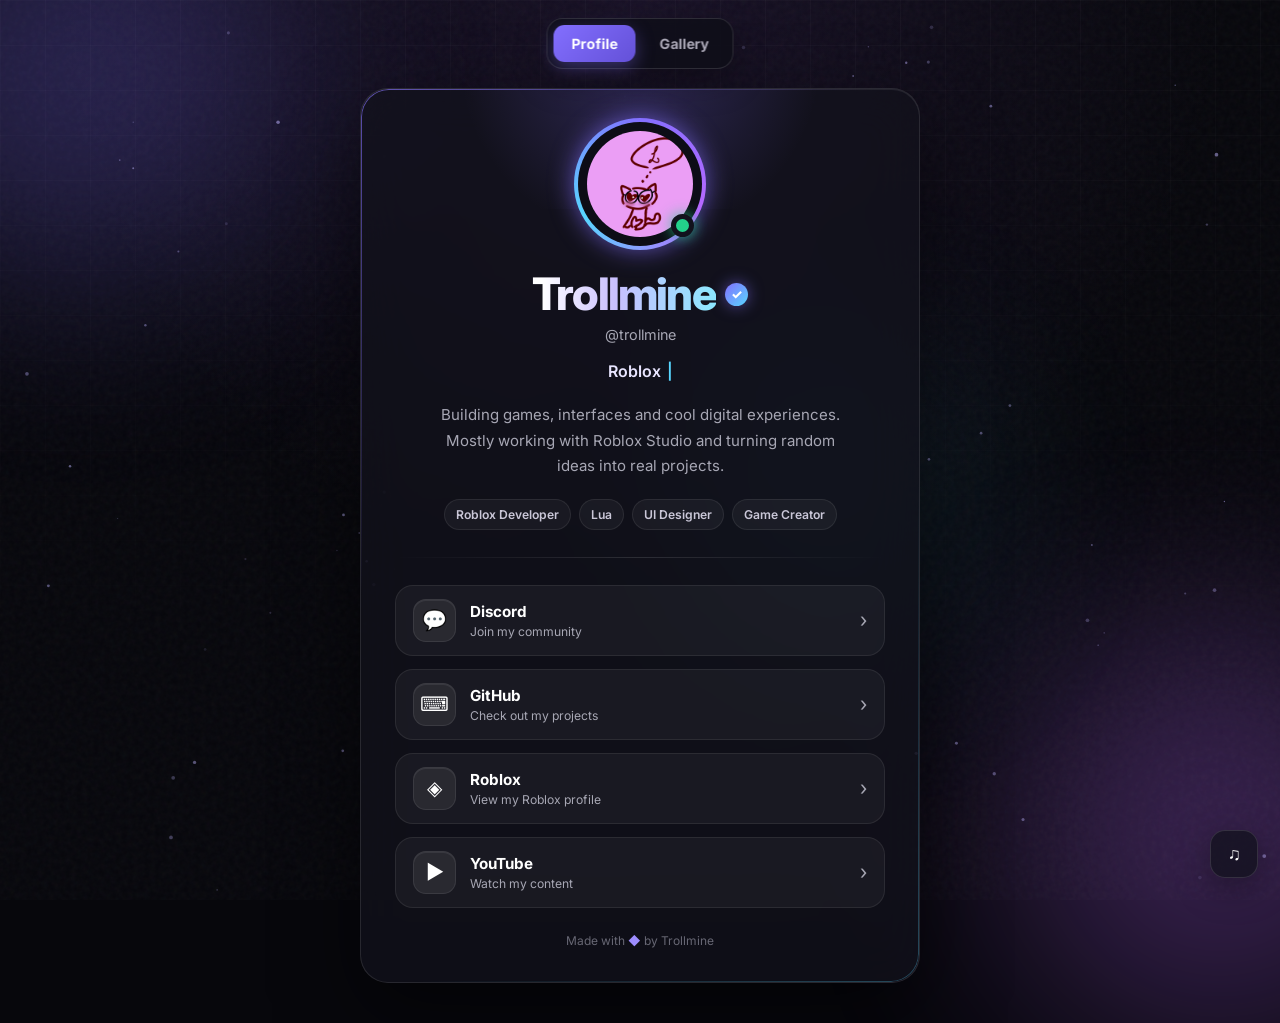
==== commit cbcf55f2: "Add files via upload" ====
--- a/index.html
+++ b/index.html
@@ -1097,6 +1097,37 @@
 			pointer-events: none;
 		}
 
+		.gallery-item video {
+			display: block;
+			width: 100%;
+			height: 100%;
+			object-fit: cover;
+			background: #111111;
+			cursor: pointer;
+		}
+
+		.gallery-item.video-playing {
+			box-shadow:
+				0 0 0 3px #58d6ff,
+				0 8px 24px rgba(88, 214, 255, 0.28);
+		}
+
+		.wallpaper-preview-video {
+			display: none;
+			width: 100%;
+			max-height: calc(94vh - 92px);
+			aspect-ratio: 16 / 9;
+			object-fit: contain;
+			border-radius: 10px;
+			background: #111111;
+		}
+
+		.wallpaper-action:disabled {
+			opacity: 0.55;
+			cursor: wait;
+			transform: none;
+		}
+
 		.gallery-empty {
 			position: absolute;
 			top: 50%;
@@ -1333,7 +1364,7 @@
 			<input
 				id="folderInput"
 				type="file"
-				accept="image/*"
+				accept="image/*,video/*"
 				webkitdirectory
 				directory
 				multiple
@@ -1383,7 +1414,7 @@
 							Wallpaper Generator
 						</h2>
 						<p class="generator-settings-description">
-							Choose how many photos the wallpaper should use and
+							Choose how many media items the wallpaper should use and
 							set a seed to recreate the same result later.
 						</p>
 					</div>
@@ -1428,7 +1459,7 @@
 
 					<div class="generator-fields" id="randomCountFields">
 						<div class="generator-field">
-							<label for="minimumPhotoCount">Minimum photos</label>
+							<label for="minimumPhotoCount">Minimum media</label>
 							<input
 								id="minimumPhotoCount"
 								type="number"
@@ -1439,7 +1470,7 @@
 						</div>
 
 						<div class="generator-field">
-							<label for="maximumPhotoCount">Maximum photos</label>
+							<label for="maximumPhotoCount">Maximum media</label>
 							<input
 								id="maximumPhotoCount"
 								type="number"
@@ -1455,7 +1486,7 @@
 						id="fixedCountFields"
 					>
 						<div class="generator-field">
-							<label for="fixedPhotoCount">Number of photos</label>
+							<label for="fixedPhotoCount">Number of media items</label>
 							<input
 								id="fixedPhotoCount"
 								type="number"
@@ -1524,7 +1555,7 @@
 				<div class="gallery-empty-icon">▦</div>
 				<h2>Your gallery is empty</h2>
 				<p>
-					Choose a folder containing images. They stay on your device
+					Choose a folder containing images and videos. They stay on your device
 					and are not uploaded anywhere.
 				</p>
 			</div>
@@ -1540,6 +1571,15 @@
 					alt="Generated mosaic wallpaper preview"
 				>
 
+				<video
+					class="wallpaper-preview-video"
+					id="wallpaperPreviewVideo"
+					controls
+					loop
+					muted
+					playsinline
+				></video>
+
 				<p class="preview-seed" id="previewSeed"></p>
 
 				<div class="wallpaper-preview-actions">
@@ -1549,6 +1589,24 @@
 						type="button"
 					>
 						Download
+					</button>
+
+					<button
+						class="wallpaper-action"
+						id="previewVideoWallpaperButton"
+						type="button"
+						hidden
+					>
+						Preview Video
+					</button>
+
+					<button
+						class="wallpaper-action"
+						id="exportVideoWallpaperButton"
+						type="button"
+						hidden
+					>
+						Export WebM
 					</button>
 
 					<button
@@ -1757,6 +1815,12 @@
 		const wallpaperPreview = document.getElementById("wallpaperPreview");
 		const wallpaperPreviewImage =
 			document.getElementById("wallpaperPreviewImage");
+		const wallpaperPreviewVideo =
+			document.getElementById("wallpaperPreviewVideo");
+		const previewVideoWallpaperButton =
+			document.getElementById("previewVideoWallpaperButton");
+		const exportVideoWallpaperButton =
+			document.getElementById("exportVideoWallpaperButton");
 		const downloadWallpaperButton =
 			document.getElementById("downloadWallpaperButton");
 		const remakeWallpaperButton =
@@ -1924,6 +1988,20 @@
 			].includes(extension);
 		}
 
+
+		function isVideoFile(file) {
+			if (file.type.startsWith("video/")) {
+				return true;
+			}
+
+			const extension = file.name.split(".").pop().toLowerCase();
+			return ["mp4", "webm", "mov", "m4v", "ogv", "ogg"].includes(extension);
+		}
+
+		function isMediaFile(file) {
+			return isImageFile(file) || isVideoFile(file);
+		}
+
 		function readFileAsDataURL(file) {
 			return new Promise((resolve, reject) => {
 				const reader = new FileReader();
@@ -1957,9 +2035,56 @@
 			});
 		}
 
+
+		function measureVideo(source, file) {
+			return new Promise((resolve, reject) => {
+				const video = document.createElement("video");
+				video.preload = "metadata";
+				video.muted = true;
+				video.playsInline = true;
+
+				video.addEventListener("loadedmetadata", () => {
+					if (!video.videoWidth || !video.videoHeight) {
+						reject(new Error(`Could not read ${file.name}`));
+						return;
+					}
+
+					resolve({
+						file,
+						src: source,
+						objectUrl: source,
+						type: "video",
+						width: video.videoWidth,
+						height: video.videoHeight,
+						ratio: video.videoWidth / video.videoHeight,
+						duration: Number.isFinite(video.duration) ? video.duration : 0
+					});
+				}, { once: true });
+
+				video.addEventListener("error", () => {
+					reject(new Error(`The browser could not decode ${file.name}`));
+				}, { once: true });
+
+				video.src = source;
+			});
+		}
+
 		async function loadGalleryImage(file) {
+			if (isVideoFile(file)) {
+				const objectUrl = URL.createObjectURL(file);
+
+				try {
+					return await measureVideo(objectUrl, file);
+				} catch (error) {
+					URL.revokeObjectURL(objectUrl);
+					throw error;
+				}
+			}
+
 			const dataUrl = await readFileAsDataURL(file);
-			return measureImage(dataUrl, file);
+			const image = await measureImage(dataUrl, file);
+			image.type = "image";
+			return image;
 		}
 
 		function applyGalleryTransform() {
@@ -1990,35 +2115,77 @@
 				saveMediaStates();
 			}
 
-			const image = document.createElement("img");
-			image.src = photo.src;
-			image.alt = photo.file.name;
-			image.draggable = false;
+			let mediaElement;
+
+			if (photo.type === "video") {
+				mediaElement = document.createElement("video");
+				mediaElement.src = photo.src;
+				mediaElement.preload = "metadata";
+				mediaElement.muted = true;
+				mediaElement.loop = true;
+				mediaElement.playsInline = true;
+				mediaElement.draggable = false;
+				mediaElement.title = "Click to play or pause";
+
+				mediaElement.addEventListener("play", () => {
+					item.classList.add("video-playing");
+				});
+
+				mediaElement.addEventListener("pause", () => {
+					item.classList.remove("video-playing");
+				});
+			} else {
+				mediaElement = document.createElement("img");
+				mediaElement.src = photo.src;
+				mediaElement.alt = photo.file.name;
+				mediaElement.draggable = false;
+			}
 
 			const caption = document.createElement("figcaption");
 			caption.className = "gallery-file-name";
 			caption.textContent = mediaPath;
 
-			item.appendChild(image);
+			item.appendChild(mediaElement);
 			item.appendChild(caption);
 
-			item.addEventListener("click", event => {
-				if (!event.shiftKey && !event.ctrlKey) {
+			item.addEventListener("click", async event => {
+				if (event.shiftKey || event.ctrlKey) {
+					event.preventDefault();
+					event.stopPropagation();
+
+					if (event.ctrlKey) {
+						toggleDisabledMedia(photo);
+					} else {
+						toggleFavoriteMedia(photo);
+					}
+
 					return;
 				}
 
+				if (photo.type !== "video") {
+					return;
+				}
+
 				event.preventDefault();
 				event.stopPropagation();
 
-				if (event.ctrlKey) {
-					toggleDisabledMedia(photo);
-					return;
+				if (mediaElement.paused) {
+					for (const video of galleryGrid.querySelectorAll("video")) {
+						if (video !== mediaElement) {
+							video.pause();
+						}
+					}
+
+					await mediaElement.play().catch(() => {
+						showGalleryToast("This video could not be played by the browser.");
+					});
+				} else {
+					mediaElement.pause();
 				}
-
-				toggleFavoriteMedia(photo);
 			});
 
 			photo.element = item;
+			photo.mediaElement = mediaElement;
 			updateMediaStateAppearance(photo);
 			return item;
 		}
@@ -2097,11 +2264,17 @@
 		}
 
 		folderInput.addEventListener("change", async () => {
+			for (const media of galleryImages) {
+				if (media.objectUrl) {
+					URL.revokeObjectURL(media.objectUrl);
+				}
+			}
+
 			galleryGrid.replaceChildren();
 			galleryImages = [];
 
 			const imageFiles = Array.from(folderInput.files)
-				.filter(isImageFile)
+				.filter(isMediaFile)
 				.sort((firstFile, secondFile) =>
 					firstFile.name.localeCompare(secondFile.name, undefined, {
 						numeric: true,
@@ -2118,7 +2291,7 @@
 			galleryEmpty.style.display = "block";
 			galleryEmpty.querySelector("h2").textContent = "Loading gallery…";
 			galleryEmpty.querySelector("p").textContent =
-				`Reading ${imageFiles.length} image${imageFiles.length === 1 ? "" : "s"} from your folder.`;
+				`Reading ${imageFiles.length} media item${imageFiles.length === 1 ? "" : "s"} from your folder.`;
 
 			const loaded = await Promise.allSettled(
 				imageFiles.map(loadGalleryImage)
@@ -2130,9 +2303,9 @@
 
 			if (galleryImages.length === 0) {
 				galleryEmpty.querySelector("h2").textContent =
-					"No readable images found";
+					"No readable media found";
 				galleryEmpty.querySelector("p").textContent =
-					"Try JPG, PNG, WebP, GIF or another browser-supported image format.";
+					"Try JPG, PNG, WebP, MP4, WebM or another browser-supported media format.";
 				resetGalleryView();
 				return;
 			}
@@ -2239,6 +2412,14 @@
 			return shuffled;
 		}
 
+		function getRenderableWidth(media) {
+			return media.videoWidth || media.naturalWidth || media.width || 1;
+		}
+
+		function getRenderableHeight(media) {
+			return media.videoHeight || media.naturalHeight || media.height || 1;
+		}
+
 		function drawImageContain(context, image, x, y, width, height) {
 			/*
 				Fit the entire image inside the available rectangle.
@@ -2246,7 +2427,7 @@
 				Nothing is cropped or stretched. The original width/height
 				ratio is always preserved, and any unused space stays white.
 			*/
-			const sourceRatio = image.naturalWidth / image.naturalHeight;
+			const sourceRatio = getRenderableWidth(image) / getRenderableHeight(image);
 			const targetRatio = width / height;
 
 			let drawWidth;
@@ -2280,6 +2461,63 @@
 				image.onerror = reject;
 				image.src = source;
 			});
+		}
+
+		function loadCanvasVideo(source) {
+			return new Promise((resolve, reject) => {
+				const video = document.createElement("video");
+				let settled = false;
+
+				const finish = () => {
+					if (settled || video.readyState < 2) {
+						return;
+					}
+
+					settled = true;
+					resolve(video);
+				};
+
+				video.preload = "auto";
+				video.muted = true;
+				video.defaultMuted = true;
+				video.loop = true;
+				video.playsInline = true;
+
+				video.addEventListener("loadeddata", async () => {
+					try {
+						if (Number.isFinite(video.duration) && video.duration > 0.1) {
+							video.currentTime = Math.min(0.25, video.duration * 0.08);
+
+							await new Promise(done => {
+								const timeout = setTimeout(done, 700);
+								video.addEventListener("seeked", () => {
+									clearTimeout(timeout);
+									done();
+								}, { once: true });
+							});
+						}
+					} finally {
+						finish();
+					}
+				}, { once: true });
+
+				video.addEventListener("canplay", finish, { once: true });
+				video.addEventListener("error", () => {
+					if (!settled) {
+						settled = true;
+						reject(new Error("A selected video could not be decoded."));
+					}
+				}, { once: true });
+
+				video.src = source;
+				video.load();
+			});
+		}
+
+		function loadCanvasMedia(photo) {
+			return photo.type === "video"
+				? loadCanvasVideo(photo.src)
+				: loadCanvasImage(photo.src);
 		}
 
 		let generatedWallpaperBlob = null;
@@ -2701,7 +2939,7 @@
 
 			await Promise.all(
 				uniquePhotos.map(async photo => {
-					const loadedImage = await loadCanvasImage(photo.src);
+					const loadedImage = await loadCanvasMedia(photo);
 					loadedImageMap.set(photo, loadedImage);
 				})
 			);
@@ -2733,6 +2971,10 @@
 		}
 
 		function closeWallpaperPreview() {
+			if (typeof stopAnimatedWallpaperPreview === "function") {
+				stopAnimatedWallpaperPreview();
+			}
+
 			wallpaperPreview.classList.remove("visible");
 			wallpaperPreview.setAttribute("aria-hidden", "true");
 		}
@@ -2770,7 +3012,7 @@
 				const options = getGeneratorOptions();
 				const blob = await renderMosaicWallpaper(options);
 				previewSeed.textContent =
-					`Seed: ${options.seed} • ${options.count} photos`;
+					`Seed: ${options.seed} • ${options.count} media`;
 				showWallpaperPreview(blob);
 			} catch (error) {
 				console.error(error);
@@ -3023,6 +3265,18 @@
 		window.addEventListener("beforeunload", () => {
 			if (generatedWallpaperUrl) {
 				URL.revokeObjectURL(generatedWallpaperUrl);
+			}
+
+			for (const media of galleryImages) {
+				if (media.objectUrl) {
+					URL.revokeObjectURL(media.objectUrl);
+				}
+			}
+
+			for (const choice of generatedChoices || []) {
+				if (choice.animatedUrl) {
+					URL.revokeObjectURL(choice.animatedUrl);
+				}
 			}
 		});
 
@@ -3760,12 +4014,12 @@
 					const x = column * cellWidth;
 					const y = row * cellHeight;
 					const scale = Math.max(
-						cellWidth / image.naturalWidth,
-						cellHeight / image.naturalHeight
+						cellWidth / getRenderableWidth(image),
+						cellHeight / getRenderableHeight(image)
 					);
 
-					const drawWidth = image.naturalWidth * scale;
-					const drawHeight = image.naturalHeight * scale;
+					const drawWidth = getRenderableWidth(image) * scale;
+					const drawHeight = getRenderableHeight(image) * scale;
 
 					context.drawImage(
 						image,
@@ -3887,7 +4141,7 @@
 
 			await Promise.all(
 				selectedPhotos.map(async photo => {
-					loadedImageMap.set(photo, await loadCanvasImage(photo.src));
+					loadedImageMap.set(photo, await loadCanvasMedia(photo));
 				})
 			);
 
@@ -3935,6 +4189,7 @@
 			const borderStyle = advanced ? savedGeneratorSettings.border : "none";
 			const radius = advanced ? savedGeneratorSettings.radius : 0;
 			const shadowEnabled = advanced && savedGeneratorSettings.shadow;
+			const videoRegions = [];
 
 			for (const leaf of leaves) {
 				const image = loadedImageMap.get(leaf.photo);
@@ -3990,6 +4245,19 @@
 				}
 
 				context.restore();
+
+				if (leaf.photo.type === "video") {
+					videoRegions.push({
+						photo: leaf.photo,
+						x,
+						y,
+						width,
+						height,
+						radius,
+						contain: Boolean(leaf.contain)
+					});
+				}
+
 				recentlyUsedPhotos.add(leaf.photo);
 			}
 
@@ -4009,15 +4277,247 @@
 				width: canvas.width,
 				height: canvas.height,
 				layout: layoutMode,
-				generationTime
+				generationTime,
+				hasVideos: videoRegions.length > 0,
+				videoRegions
 			};
 		}
+
+
+		function getSupportedVideoMimeType() {
+			const candidates = [
+				"video/webm;codecs=vp9",
+				"video/webm;codecs=vp8",
+				"video/webm"
+			];
+
+			return candidates.find(type => MediaRecorder.isTypeSupported(type)) || "";
+		}
+
+		function roundedClip(context, region) {
+			roundedRectanglePath(
+				context,
+				region.x,
+				region.y,
+				region.width,
+				region.height,
+				region.radius
+			);
+			context.clip();
+		}
+
+		async function createAnimatedWallpaper(choice) {
+			if (!choice || !choice.hasVideos || choice.videoRegions.length === 0) {
+				throw new Error("This wallpaper does not contain any videos.");
+			}
+
+			if (!window.MediaRecorder || !HTMLCanvasElement.prototype.captureStream) {
+				throw new Error("This browser does not support WebM canvas recording.");
+			}
+
+			const mimeType = getSupportedVideoMimeType();
+
+			if (!mimeType) {
+				throw new Error("This browser cannot export a supported WebM format.");
+			}
+
+			const canvas = document.createElement("canvas");
+			canvas.width = choice.width;
+			canvas.height = choice.height;
+			const context = canvas.getContext("2d", { alpha: true });
+			const baseImage = await loadCanvasImage(choice.url);
+			const loadedVideos = new Map();
+
+			await Promise.all(
+				[...new Set(choice.videoRegions.map(region => region.photo))].map(async photo => {
+					const video = await loadCanvasVideo(photo.src);
+					video.currentTime = 0;
+					loadedVideos.set(photo, video);
+				})
+			);
+
+			const stream = canvas.captureStream(30);
+			const recorder = new MediaRecorder(stream, {
+				mimeType,
+				videoBitsPerSecond: 12000000
+			});
+
+			const chunks = [];
+			recorder.addEventListener("dataavailable", event => {
+				if (event.data && event.data.size > 0) {
+					chunks.push(event.data);
+				}
+			});
+
+			const stopped = new Promise((resolve, reject) => {
+				recorder.addEventListener("stop", resolve, { once: true });
+				recorder.addEventListener("error", () => {
+					reject(new Error("The browser failed while recording the video wallpaper."));
+				}, { once: true });
+			});
+
+			for (const video of loadedVideos.values()) {
+				video.loop = true;
+				video.muted = true;
+				await video.play().catch(() => {});
+			}
+
+			recorder.start(250);
+			const durationMilliseconds = 6000;
+			const startedAt = performance.now();
+
+			await new Promise(resolve => {
+				function drawFrame(now) {
+					context.clearRect(0, 0, canvas.width, canvas.height);
+					context.drawImage(baseImage, 0, 0, canvas.width, canvas.height);
+
+					for (const region of choice.videoRegions) {
+						const video = loadedVideos.get(region.photo);
+
+						if (!video || video.readyState < 2) {
+							continue;
+						}
+
+						context.save();
+						roundedClip(context, region);
+
+						if (region.contain) {
+							drawImageContain(
+								context,
+								video,
+								region.x,
+								region.y,
+								region.width,
+								region.height
+							);
+						} else {
+							context.drawImage(
+								video,
+								region.x,
+								region.y,
+								region.width,
+								region.height
+							);
+						}
+
+						context.restore();
+					}
+
+					if (now - startedAt >= durationMilliseconds) {
+						resolve();
+						return;
+					}
+
+					requestAnimationFrame(drawFrame);
+				}
+
+				requestAnimationFrame(drawFrame);
+			});
+
+			recorder.stop();
+			await stopped;
+
+			for (const video of loadedVideos.values()) {
+				video.pause();
+				video.removeAttribute("src");
+				video.load();
+			}
+
+			for (const track of stream.getTracks()) {
+				track.stop();
+			}
+
+			return new Blob(chunks, { type: mimeType });
+		}
+
+		function stopAnimatedWallpaperPreview() {
+			wallpaperPreviewVideo.pause();
+			wallpaperPreviewVideo.style.display = "none";
+			wallpaperPreviewVideo.removeAttribute("src");
+			wallpaperPreviewVideo.load();
+		}
+
+		async function ensureAnimatedWallpaper(choice) {
+			if (choice.animatedBlob) {
+				return choice.animatedBlob;
+			}
+
+			choice.animatedBlob = await createAnimatedWallpaper(choice);
+			choice.animatedUrl = URL.createObjectURL(choice.animatedBlob);
+			return choice.animatedBlob;
+		}
+
+		async function previewAnimatedWallpaper() {
+			const choice = generatedChoices[selectedChoiceIndex];
+
+			if (!choice || !choice.hasVideos) {
+				return;
+			}
+
+			previewVideoWallpaperButton.disabled = true;
+			previewVideoWallpaperButton.textContent = "Rendering Video…";
+
+			try {
+				await ensureAnimatedWallpaper(choice);
+				const choiceGrid = document.getElementById("wallpaperChoiceGrid");
+
+				if (choiceGrid) {
+					choiceGrid.style.display = "none";
+				}
+
+				wallpaperPreviewImage.style.display = "none";
+				wallpaperPreviewVideo.src = choice.animatedUrl;
+				wallpaperPreviewVideo.style.display = "block";
+				await wallpaperPreviewVideo.play().catch(() => {});
+			} catch (error) {
+				console.error(error);
+				showGalleryToast(error.message || "The video preview could not be created.");
+			} finally {
+				previewVideoWallpaperButton.disabled = false;
+				previewVideoWallpaperButton.textContent = "Preview Video";
+			}
+		}
+
+		async function exportAnimatedWallpaper() {
+			const choice = generatedChoices[selectedChoiceIndex];
+
+			if (!choice || !choice.hasVideos) {
+				return;
+			}
+
+			exportVideoWallpaperButton.disabled = true;
+			exportVideoWallpaperButton.textContent = "Rendering WebM…";
+
+			try {
+				await ensureAnimatedWallpaper(choice);
+				const link = document.createElement("a");
+				link.href = choice.animatedUrl;
+				link.download = `trollmine-video-wallpaper-${Date.now()}.webm`;
+				document.body.appendChild(link);
+				link.click();
+				link.remove();
+				showGalleryToast("Animated WebM wallpaper downloaded.");
+			} catch (error) {
+				console.error(error);
+				showGalleryToast(error.message || "The video wallpaper could not be exported.");
+			} finally {
+				exportVideoWallpaperButton.disabled = false;
+				exportVideoWallpaperButton.textContent = "Export WebM";
+			}
+		}
+
+		previewVideoWallpaperButton.addEventListener("click", previewAnimatedWallpaper);
+		exportVideoWallpaperButton.addEventListener("click", exportAnimatedWallpaper);
 
 		function clearGeneratedChoices() {
 			for (const choice of generatedChoices) {
 				if (choice.url) {
 					URL.revokeObjectURL(choice.url);
 				}
+
+				if (choice.animatedUrl) {
+					URL.revokeObjectURL(choice.animatedUrl);
+				}
 			}
 
 			generatedChoices = [];
@@ -4026,6 +4526,19 @@
 		function selectGeneratedChoice(index) {
 			selectedChoiceIndex = index;
 			const choice = generatedChoices[index];
+			stopAnimatedWallpaperPreview();
+
+			const choiceGrid = document.getElementById("wallpaperChoiceGrid");
+
+			if (choiceGrid) {
+				choiceGrid.style.display = "grid";
+			}
+
+			wallpaperPreviewImage.style.display =
+				generatedChoices.length === 1 ? "block" : "none";
+
+			previewVideoWallpaperButton.hidden = !choice.hasVideos;
+			exportVideoWallpaperButton.hidden = !choice.hasVideos;
 
 			generatedWallpaperBlob = choice.blob;
 			generatedWallpaperUrl = choice.url;
@@ -4038,10 +4551,10 @@
 
 			if (statsElement) {
 				statsElement.textContent =
-					`${choice.width} × ${choice.height} • ${choice.count} photos • ${choice.layout} • ${Math.round(choice.generationTime)} ms • Seed ${choice.seed}`;
-			}
-
-			previewSeed.textContent = `Seed: ${choice.seed} • ${choice.count} photos`;
+					`${choice.width} × ${choice.height} • ${choice.count} media • ${choice.layout} • ${Math.round(choice.generationTime)} ms • Seed ${choice.seed}`;
+			}
+
+			previewSeed.textContent = `Seed: ${choice.seed} • ${choice.count} media`;
 		}
 
 		function showAdvancedWallpaperPreview(choices) {
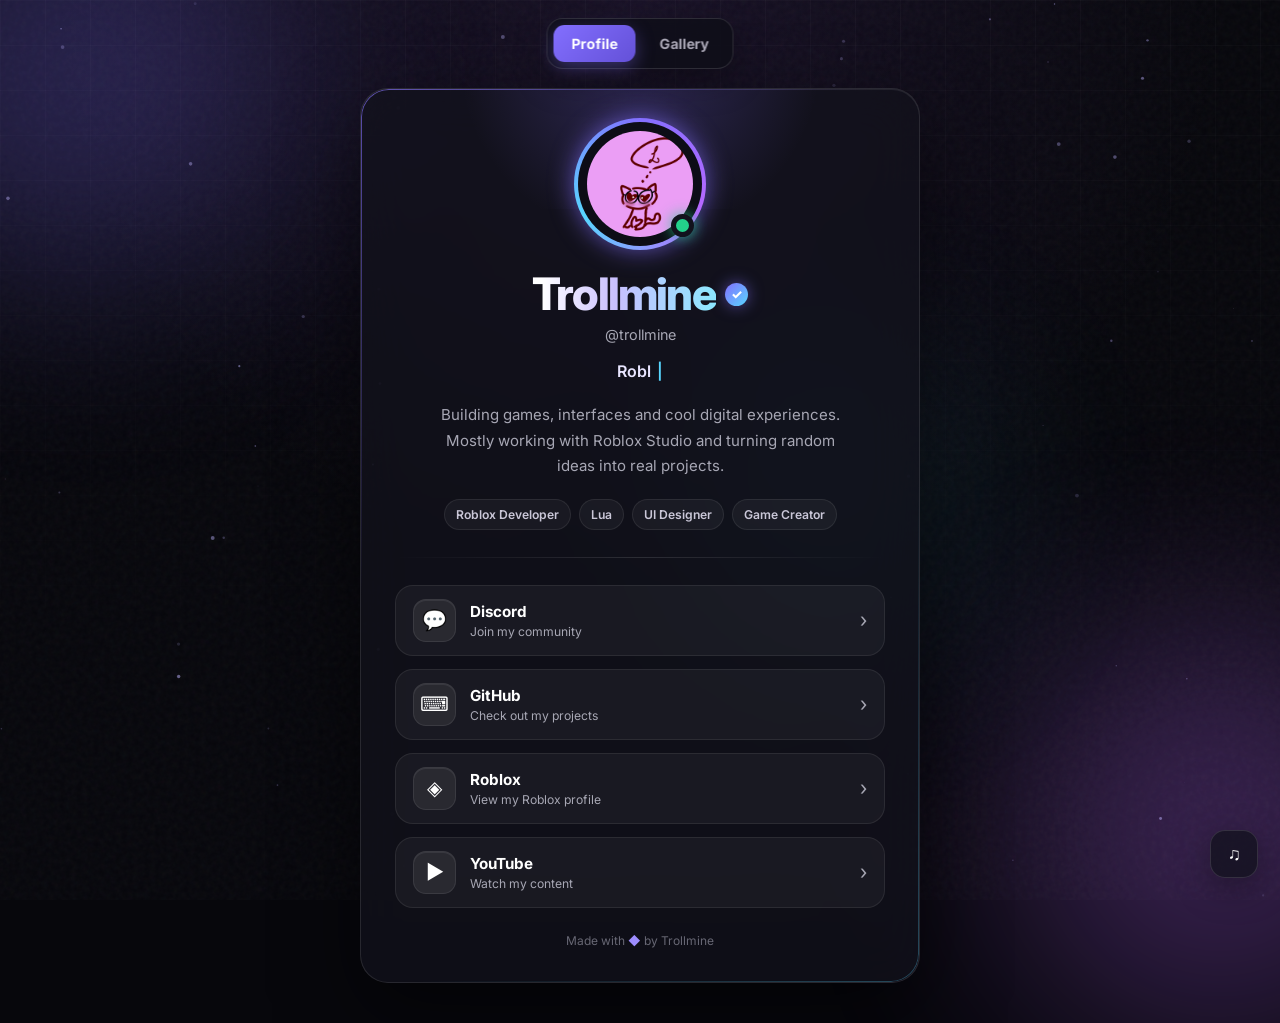
==== commit db88c49c: "Add files via upload" ====
--- a/index.html
+++ b/index.html
@@ -1229,6 +1229,265 @@
 			}
 		}
 	</style>
+<style>
+		.gallery-item.selected {
+			box-shadow: 0 0 0 4px #111111, 0 0 0 7px #ffffff;
+			z-index: 5;
+		}
+
+		.gallery-item.tag-hidden {
+			display: none !important;
+		}
+
+		.gallery-viewport.space-pan {
+			cursor: grab;
+		}
+
+		.gallery-viewport.space-pan.dragging {
+			cursor: grabbing;
+		}
+
+		.drop-overlay {
+			position: fixed;
+			inset: 0;
+			display: grid;
+			place-items: center;
+			padding: 24px;
+			background: rgba(88, 214, 255, 0.2);
+			backdrop-filter: blur(8px);
+			opacity: 0;
+			pointer-events: none;
+			transition: opacity 160ms ease;
+			z-index: 5000;
+		}
+
+		.drop-overlay.visible {
+			opacity: 1;
+		}
+
+		.drop-overlay-card {
+			display: grid;
+			gap: 8px;
+			min-width: min(480px, 90vw);
+			padding: 34px;
+			border: 3px dashed #111111;
+			border-radius: 22px;
+			background: #ffffff;
+			text-align: center;
+			box-shadow: 0 24px 70px rgba(0, 0, 0, 0.24);
+		}
+
+		.drop-overlay-card strong {
+			font-size: 1.45rem;
+		}
+
+		.drop-overlay-card span {
+			opacity: 0.65;
+		}
+
+		.feature-overlay {
+			position: fixed;
+			inset: 0;
+			display: none;
+			align-items: center;
+			justify-content: center;
+			padding: 24px;
+			background: rgba(0, 0, 0, 0.48);
+			backdrop-filter: blur(8px);
+			z-index: 4800;
+		}
+
+		.feature-overlay.visible {
+			display: flex;
+		}
+
+		.feature-card {
+			width: min(720px, 94vw);
+			max-height: 88vh;
+			overflow: auto;
+			padding: 22px;
+			border: 2px solid #111111;
+			border-radius: 18px;
+			background: #ffffff;
+			box-shadow: 0 28px 80px rgba(0, 0, 0, 0.3);
+		}
+
+		.similar-card {
+			width: min(980px, 94vw);
+		}
+
+		.feature-header,
+		.feature-section-heading {
+			display: flex;
+			align-items: flex-start;
+			justify-content: space-between;
+			gap: 16px;
+		}
+
+		.feature-header h2,
+		.feature-section h3 {
+			margin: 0;
+		}
+
+		.feature-header p {
+			margin: 5px 0 0;
+			opacity: 0.62;
+			word-break: break-word;
+		}
+
+		.feature-close {
+			width: 38px;
+			height: 38px;
+			flex: 0 0 auto;
+			border: 0;
+			border-radius: 50%;
+			background: #eeeeee;
+			font-size: 1.55rem;
+			cursor: pointer;
+		}
+
+		.feature-section {
+			margin-top: 22px;
+			padding-top: 20px;
+			border-top: 1px solid #dddddd;
+		}
+
+		.tag-input-row {
+			display: grid;
+			grid-template-columns: 1fr auto;
+			gap: 9px;
+			margin-top: 12px;
+		}
+
+		.tag-input-row input,
+		.tag-input-row button,
+		.small-feature-button {
+			min-height: 40px;
+			padding: 0 13px;
+			border: 1px solid #bbbbbb;
+			border-radius: 10px;
+			background: #ffffff;
+			font: inherit;
+		}
+
+		.tag-input-row button,
+		.small-feature-button {
+			cursor: pointer;
+			font-weight: 700;
+		}
+
+		.tag-list {
+			display: flex;
+			flex-wrap: wrap;
+			gap: 8px;
+			margin-top: 13px;
+		}
+
+		.tag-chip {
+			display: inline-flex;
+			align-items: center;
+			gap: 7px;
+			min-height: 34px;
+			padding: 5px 10px;
+			border: 1px solid #c8c8c8;
+			border-radius: 999px;
+			background: #f5f5f5;
+			font-size: 0.9rem;
+			cursor: pointer;
+		}
+
+		.tag-chip.active {
+			border-color: #111111;
+			background: #111111;
+			color: #ffffff;
+		}
+
+		.tag-chip-remove {
+			font-weight: 900;
+			opacity: 0.62;
+		}
+
+		.statistics-grid {
+			display: grid;
+			grid-template-columns: repeat(2, minmax(0, 1fr));
+			gap: 12px;
+			margin-top: 22px;
+		}
+
+		.statistic-card {
+			padding: 16px;
+			border: 1px solid #d3d3d3;
+			border-radius: 13px;
+			background: #fafafa;
+		}
+
+		.statistic-label {
+			display: block;
+			margin-bottom: 5px;
+			opacity: 0.58;
+			font-size: 0.82rem;
+			text-transform: uppercase;
+			letter-spacing: 0.05em;
+		}
+
+		.statistic-value {
+			display: block;
+			font-size: 1.13rem;
+			font-weight: 800;
+			overflow-wrap: anywhere;
+		}
+
+		.similar-grid {
+			display: grid;
+			grid-template-columns: repeat(auto-fill, minmax(155px, 1fr));
+			gap: 12px;
+			margin-top: 22px;
+		}
+
+		.similar-result {
+			display: grid;
+			grid-template-rows: 130px auto;
+			overflow: hidden;
+			padding: 0;
+			border: 1px solid #cccccc;
+			border-radius: 12px;
+			background: #ffffff;
+			cursor: pointer;
+			text-align: left;
+		}
+
+		.similar-result img,
+		.similar-result video {
+			width: 100%;
+			height: 130px;
+			object-fit: cover;
+			background: #111111;
+		}
+
+		.similar-result-info {
+			display: grid;
+			gap: 4px;
+			padding: 10px;
+		}
+
+		.similar-result-name {
+			overflow: hidden;
+			text-overflow: ellipsis;
+			white-space: nowrap;
+			font-weight: 750;
+		}
+
+		.similar-result-score {
+			opacity: 0.58;
+			font-size: 0.82rem;
+		}
+
+		@media (max-width: 620px) {
+			.statistics-grid {
+				grid-template-columns: 1fr;
+			}
+		}
+</style>
 </head>
 
 <body>
@@ -1374,6 +1633,9 @@
 			<div class="gallery-info" id="zoomDisplay">100%</div>
 			<button class="gallery-control" id="zoomInButton" type="button" title="Zoom in">+</button>
 			<button class="gallery-control" id="resetGalleryButton" type="button">Reset</button>
+			<button class="gallery-control" id="tagsButton" type="button" title="Edit tags and filter the gallery">Tags</button>
+			<button class="gallery-control" id="similarButton" type="button" title="Find media similar to the selected item">Similar</button>
+			<button class="gallery-control" id="statisticsButton" type="button" title="View folder statistics">Statistics</button>
 			<button
 				class="gallery-control"
 				id="openGeneratorSettingsButton"
@@ -1558,6 +1820,69 @@
 					Choose a folder containing images and videos. They stay on your device
 					and are not uploaded anywhere.
 				</p>
+			</div>
+		</div>
+
+
+		<div class="drop-overlay" id="dropOverlay" aria-hidden="true">
+			<div class="drop-overlay-card">
+				<strong>Drop to load your gallery</strong>
+				<span>Folders, images and videos are supported</span>
+			</div>
+		</div>
+
+		<div class="feature-overlay" id="tagsOverlay" aria-hidden="true">
+			<div class="feature-card tags-card" role="dialog" aria-modal="true">
+				<div class="feature-header">
+					<div>
+						<h2>Tags</h2>
+						<p id="tagsSelectedName">Select a media item first.</p>
+					</div>
+					<button class="feature-close" data-close-overlay="tagsOverlay" type="button">×</button>
+				</div>
+
+				<div class="feature-section">
+					<h3>Selected media</h3>
+					<div class="tag-input-row">
+						<input id="tagInput" type="text" placeholder="Type a tag and press Enter" autocomplete="off">
+						<button id="addTagButton" type="button">Add</button>
+					</div>
+					<div class="tag-list" id="selectedTagList"></div>
+				</div>
+
+				<div class="feature-section">
+					<div class="feature-section-heading">
+						<h3>Filter gallery</h3>
+						<button class="small-feature-button" id="clearTagFilterButton" type="button">Show all</button>
+					</div>
+					<div class="tag-list" id="tagFilterList"></div>
+				</div>
+			</div>
+		</div>
+
+		<div class="feature-overlay" id="statisticsOverlay" aria-hidden="true">
+			<div class="feature-card statistics-card" role="dialog" aria-modal="true">
+				<div class="feature-header">
+					<div>
+						<h2>Gallery statistics</h2>
+						<p>Information calculated from the currently loaded folder.</p>
+					</div>
+					<button class="feature-close" data-close-overlay="statisticsOverlay" type="button">×</button>
+				</div>
+				<div class="statistics-grid" id="statisticsGrid"></div>
+			</div>
+		</div>
+
+		<div class="feature-overlay" id="similarOverlay" aria-hidden="true">
+			<div class="feature-card similar-card" role="dialog" aria-modal="true">
+				<div class="feature-header">
+					<div>
+						<h2>Similar media</h2>
+						<p id="similarDescription">Select an image or video to search.</p>
+					</div>
+					<button class="feature-close" data-close-overlay="similarOverlay" type="button">×</button>
+				</div>
+				<div class="similar-grid" id="similarGrid"></div>
 			</div>
 		</div>
 
@@ -2264,65 +2589,8 @@
 		}
 
 		folderInput.addEventListener("change", async () => {
-			for (const media of galleryImages) {
-				if (media.objectUrl) {
-					URL.revokeObjectURL(media.objectUrl);
-				}
-			}
-
-			galleryGrid.replaceChildren();
-			galleryImages = [];
-
-			const imageFiles = Array.from(folderInput.files)
-				.filter(isMediaFile)
-				.sort((firstFile, secondFile) =>
-					firstFile.name.localeCompare(secondFile.name, undefined, {
-						numeric: true,
-						sensitivity: "base"
-					})
-				);
-
-			if (imageFiles.length === 0) {
-				galleryEmpty.style.display = "block";
-				resetGalleryView();
-				return;
-			}
-
-			galleryEmpty.style.display = "block";
-			galleryEmpty.querySelector("h2").textContent = "Loading gallery…";
-			galleryEmpty.querySelector("p").textContent =
-				`Reading ${imageFiles.length} media item${imageFiles.length === 1 ? "" : "s"} from your folder.`;
-
-			const loaded = await Promise.allSettled(
-				imageFiles.map(loadGalleryImage)
-			);
-
-			galleryImages = loaded
-				.filter(result => result.status === "fulfilled")
-				.map(result => result.value);
-
-			if (galleryImages.length === 0) {
-				galleryEmpty.querySelector("h2").textContent =
-					"No readable media found";
-				galleryEmpty.querySelector("p").textContent =
-					"Try JPG, PNG, WebP, MP4, WebM or another browser-supported media format.";
-				resetGalleryView();
-				return;
-			}
-
-			const fragment = document.createDocumentFragment();
-
-			for (const photo of galleryImages) {
-				fragment.appendChild(createGalleryElement(photo));
-			}
-
-			galleryGrid.appendChild(fragment);
-			galleryEmpty.style.display = "none";
-
-			requestAnimationFrame(() => {
-				layoutMosaic();
-				resetGalleryView();
-			});
+			await loadMediaFiles(Array.from(folderInput.files), false);
+			folderInput.value = "";
 		});
 
 		function setGalleryZoom(newScale, originX, originY) {
@@ -5122,6 +5390,825 @@
 			subtree: false
 		});
 
+
+		// Gallery organization, drag and drop, statistics and similarity tools
+
+		const tagsButton = document.getElementById("tagsButton");
+		const similarButton = document.getElementById("similarButton");
+		const statisticsButton = document.getElementById("statisticsButton");
+		const dropOverlay = document.getElementById("dropOverlay");
+		const tagsOverlay = document.getElementById("tagsOverlay");
+		const statisticsOverlay = document.getElementById("statisticsOverlay");
+		const similarOverlay = document.getElementById("similarOverlay");
+		const tagsSelectedName = document.getElementById("tagsSelectedName");
+		const selectedTagList = document.getElementById("selectedTagList");
+		const tagFilterList = document.getElementById("tagFilterList");
+		const tagInput = document.getElementById("tagInput");
+		const addTagButton = document.getElementById("addTagButton");
+		const clearTagFilterButton = document.getElementById("clearTagFilterButton");
+		const statisticsGrid = document.getElementById("statisticsGrid");
+		const similarGrid = document.getElementById("similarGrid");
+		const similarDescription = document.getElementById("similarDescription");
+
+		const MEDIA_TAGS_KEY = "trollmineMediaTags";
+		let selectedGalleryMedia = null;
+		let activeTagFilter = "";
+		let dragDepth = 0;
+		let spacePanHeld = false;
+		let inertiaFrame = 0;
+		let panVelocityX = 0;
+		let panVelocityY = 0;
+		let lastPanTime = 0;
+		let originalCreateGalleryElement = createGalleryElement;
+
+		function readStoredTags() {
+			try {
+				const stored = JSON.parse(localStorage.getItem(MEDIA_TAGS_KEY) || "{}");
+				return stored && typeof stored === "object" ? stored : {};
+			} catch {
+				return {};
+			}
+		}
+
+		const mediaTags = readStoredTags();
+
+		function saveMediaTags() {
+			localStorage.setItem(MEDIA_TAGS_KEY, JSON.stringify(mediaTags));
+		}
+
+		function getPhotoTags(photo) {
+			const path = getMediaPath(photo);
+			const tags = mediaTags[path];
+			return Array.isArray(tags) ? tags : [];
+		}
+
+		function setPhotoTags(photo, tags) {
+			const path = getMediaPath(photo);
+			const normalized = [...new Set(tags.map(tag => tag.trim()).filter(Boolean))]
+				.sort((first, second) => first.localeCompare(second));
+
+			if (normalized.length === 0) {
+				delete mediaTags[path];
+			} else {
+				mediaTags[path] = normalized;
+			}
+
+			saveMediaTags();
+		}
+
+		function openFeatureOverlay(overlay) {
+			overlay.classList.add("visible");
+			overlay.setAttribute("aria-hidden", "false");
+		}
+
+		function closeFeatureOverlay(overlay) {
+			overlay.classList.remove("visible");
+			overlay.setAttribute("aria-hidden", "true");
+		}
+
+		for (const closeButton of document.querySelectorAll("[data-close-overlay]")) {
+			closeButton.addEventListener("click", () => {
+				const overlay = document.getElementById(closeButton.dataset.closeOverlay);
+				closeFeatureOverlay(overlay);
+			});
+		}
+
+		for (const overlay of [tagsOverlay, statisticsOverlay, similarOverlay]) {
+			overlay.addEventListener("click", event => {
+				if (event.target === overlay) {
+					closeFeatureOverlay(overlay);
+				}
+			});
+		}
+
+		function selectGalleryMedia(photo) {
+			if (selectedGalleryMedia?.element) {
+				selectedGalleryMedia.element.classList.remove("selected");
+			}
+
+			selectedGalleryMedia = photo;
+
+			if (photo?.element) {
+				photo.element.classList.add("selected");
+			}
+		}
+
+		function focusGalleryMedia(photo, targetScale = Math.max(galleryScale, 1.5)) {
+			if (!photo?.element) {
+				return;
+			}
+
+			const itemLeft = photo.element.offsetLeft;
+			const itemTop = photo.element.offsetTop;
+			const itemWidth = photo.element.offsetWidth;
+			const itemHeight = photo.element.offsetHeight;
+			const viewportWidth = galleryViewport.clientWidth;
+			const viewportHeight = galleryViewport.clientHeight;
+			const fitScale = Math.min(
+				maximumZoom,
+				Math.max(
+					minimumZoom,
+					Math.min(
+						(viewportWidth * 0.78) / Math.max(1, itemWidth),
+						(viewportHeight * 0.78) / Math.max(1, itemHeight)
+					)
+				)
+			);
+
+			galleryScale = Math.min(maximumZoom, Math.max(targetScale, fitScale));
+			galleryX = viewportWidth / 2 - (itemLeft + itemWidth / 2) * galleryScale;
+			galleryY = viewportHeight / 2 - (itemTop + itemHeight / 2) * galleryScale;
+			applyGalleryTransform();
+			selectGalleryMedia(photo);
+		}
+
+		createGalleryElement = function(photo) {
+			const element = originalCreateGalleryElement(photo);
+
+			element.addEventListener("click", event => {
+				if (!event.shiftKey && !event.ctrlKey) {
+					selectGalleryMedia(photo);
+				}
+			});
+
+			element.addEventListener("dblclick", event => {
+				event.preventDefault();
+				event.stopPropagation();
+				focusGalleryMedia(photo, 1.65);
+			});
+
+			return element;
+		};
+
+		function applyTagFilter() {
+			for (const photo of galleryImages) {
+				const visible = !activeTagFilter || getPhotoTags(photo).includes(activeTagFilter);
+				photo.element?.classList.toggle("tag-hidden", !visible);
+			}
+
+			layoutVisibleMosaic();
+		}
+
+		function layoutVisibleMosaic() {
+			const visiblePhotos = galleryImages.filter(photo => !photo.element?.classList.contains("tag-hidden"));
+
+			if (visiblePhotos.length === 0) {
+				galleryGrid.style.height = "0px";
+				return;
+			}
+
+			const availableWidth = Math.max(320, galleryWorld.clientWidth - 16);
+			const targetRowHeight = Math.max(150, Math.min(290, availableWidth / 5.2));
+			let currentRow = [];
+			let currentRatioTotal = 0;
+			let top = 0;
+
+			function placeVisibleRow(row, ratioTotal, isLastRow) {
+				if (row.length === 0) {
+					return;
+				}
+
+				const totalGaps = mosaicGap * (row.length - 1);
+				const usableWidth = availableWidth - totalGaps;
+				let rowHeight = usableWidth / ratioTotal;
+
+				if (isLastRow) {
+					rowHeight = Math.min(rowHeight, targetRowHeight);
+				}
+
+				let left = 0;
+
+				for (const photo of row) {
+					const width = rowHeight * photo.ratio;
+					photo.element.style.left = `${left}px`;
+					photo.element.style.top = `${top}px`;
+					photo.element.style.width = `${width}px`;
+					photo.element.style.height = `${rowHeight}px`;
+					left += width + mosaicGap;
+				}
+
+				top += rowHeight + mosaicGap;
+			}
+
+			for (const photo of visiblePhotos) {
+				currentRow.push(photo);
+				currentRatioTotal += photo.ratio;
+
+				if (currentRatioTotal * targetRowHeight + mosaicGap * (currentRow.length - 1) >= availableWidth) {
+					placeVisibleRow(currentRow, currentRatioTotal, false);
+					currentRow = [];
+					currentRatioTotal = 0;
+				}
+			}
+
+			placeVisibleRow(currentRow, currentRatioTotal, true);
+			galleryGrid.style.height = `${Math.max(0, top - mosaicGap)}px`;
+		}
+
+		function getAllTags() {
+			return [...new Set(galleryImages.flatMap(getPhotoTags))]
+				.sort((first, second) => first.localeCompare(second));
+		}
+
+		function renderTagsPanel() {
+			selectedTagList.replaceChildren();
+			tagFilterList.replaceChildren();
+
+			if (selectedGalleryMedia) {
+				tagsSelectedName.textContent = getMediaPath(selectedGalleryMedia);
+				tagInput.disabled = false;
+				addTagButton.disabled = false;
+
+				const tags = getPhotoTags(selectedGalleryMedia);
+
+				if (tags.length === 0) {
+					const empty = document.createElement("span");
+					empty.textContent = "No tags yet.";
+					empty.style.opacity = "0.6";
+					selectedTagList.appendChild(empty);
+				}
+
+				for (const tag of tags) {
+					const chip = document.createElement("button");
+					chip.type = "button";
+					chip.className = "tag-chip";
+					chip.innerHTML = `<span>${escapeFeatureText(tag)}</span><span class="tag-chip-remove">×</span>`;
+					chip.title = "Remove tag";
+					chip.addEventListener("click", () => {
+						setPhotoTags(selectedGalleryMedia, tags.filter(existing => existing !== tag));
+
+						if (activeTagFilter === tag && !getAllTags().includes(tag)) {
+							activeTagFilter = "";
+						}
+
+						renderTagsPanel();
+						applyTagFilter();
+					});
+					selectedTagList.appendChild(chip);
+				}
+			} else {
+				tagsSelectedName.textContent = "Select a media item first.";
+				tagInput.disabled = true;
+				addTagButton.disabled = true;
+			}
+
+			const allTags = getAllTags();
+
+			if (allTags.length === 0) {
+				const empty = document.createElement("span");
+				empty.textContent = "No gallery tags yet.";
+				empty.style.opacity = "0.6";
+				tagFilterList.appendChild(empty);
+			}
+
+			for (const tag of allTags) {
+				const count = galleryImages.filter(photo => getPhotoTags(photo).includes(tag)).length;
+				const chip = document.createElement("button");
+				chip.type = "button";
+				chip.className = `tag-chip${activeTagFilter === tag ? " active" : ""}`;
+				chip.textContent = `${tag} · ${count}`;
+				chip.addEventListener("click", () => {
+					activeTagFilter = activeTagFilter === tag ? "" : tag;
+					renderTagsPanel();
+					applyTagFilter();
+				});
+				tagFilterList.appendChild(chip);
+			}
+		}
+
+		function escapeFeatureText(value) {
+			const element = document.createElement("span");
+			element.textContent = value;
+			return element.innerHTML;
+		}
+
+		function addCurrentTag() {
+			if (!selectedGalleryMedia) {
+				showGalleryToast("Select a media item first.");
+				return;
+			}
+
+			const tag = tagInput.value.trim();
+
+			if (!tag) {
+				return;
+			}
+
+			setPhotoTags(selectedGalleryMedia, [...getPhotoTags(selectedGalleryMedia), tag]);
+			tagInput.value = "";
+			renderTagsPanel();
+			applyTagFilter();
+		}
+
+		tagsButton.addEventListener("click", () => {
+			renderTagsPanel();
+			openFeatureOverlay(tagsOverlay);
+		});
+
+		addTagButton.addEventListener("click", addCurrentTag);
+		tagInput.addEventListener("keydown", event => {
+			if (event.key === "Enter") {
+				event.preventDefault();
+				addCurrentTag();
+			}
+		});
+
+		clearTagFilterButton.addEventListener("click", () => {
+			activeTagFilter = "";
+			renderTagsPanel();
+			applyTagFilter();
+		});
+
+		function formatFileSize(bytes) {
+			if (!Number.isFinite(bytes) || bytes <= 0) {
+				return "0 B";
+			}
+
+			const units = ["B", "KB", "MB", "GB", "TB"];
+			const index = Math.min(units.length - 1, Math.floor(Math.log(bytes) / Math.log(1024)));
+			return `${(bytes / 1024 ** index).toFixed(index === 0 ? 0 : 1)} ${units[index]}`;
+		}
+
+		function formatDuration(seconds) {
+			if (!Number.isFinite(seconds) || seconds <= 0) {
+				return "—";
+			}
+
+			const totalSeconds = Math.round(seconds);
+			const hours = Math.floor(totalSeconds / 3600);
+			const minutes = Math.floor((totalSeconds % 3600) / 60);
+			const remainingSeconds = totalSeconds % 60;
+
+			if (hours > 0) {
+				return `${hours}h ${minutes}m ${remainingSeconds}s`;
+			}
+
+			return `${minutes}m ${remainingSeconds}s`;
+		}
+
+		function addStatistic(label, value) {
+			const card = document.createElement("div");
+			card.className = "statistic-card";
+			const labelElement = document.createElement("span");
+			labelElement.className = "statistic-label";
+			labelElement.textContent = label;
+			const valueElement = document.createElement("span");
+			valueElement.className = "statistic-value";
+			valueElement.textContent = value;
+			card.append(labelElement, valueElement);
+			statisticsGrid.appendChild(card);
+		}
+
+		function showStatistics() {
+			statisticsGrid.replaceChildren();
+
+			const images = galleryImages.filter(photo => photo.type !== "video");
+			const videos = galleryImages.filter(photo => photo.type === "video");
+			const folders = new Set();
+
+			for (const photo of galleryImages) {
+				const path = getMediaPath(photo);
+				const parts = path.split("/");
+
+				for (let index = 1; index < parts.length; index++) {
+					folders.add(parts.slice(0, index).join("/"));
+				}
+			}
+
+			const totalSize = galleryImages.reduce((sum, photo) => sum + (photo.file.size || 0), 0);
+			const averageWidth = galleryImages.length
+				? Math.round(galleryImages.reduce((sum, photo) => sum + photo.width, 0) / galleryImages.length)
+				: 0;
+			const averageHeight = galleryImages.length
+				? Math.round(galleryImages.reduce((sum, photo) => sum + photo.height, 0) / galleryImages.length)
+				: 0;
+			const largest = [...galleryImages].sort(
+				(first, second) => second.width * second.height - first.width * first.height
+			)[0];
+			const longest = [...videos].sort((first, second) => second.duration - first.duration)[0];
+			const portraitCount = galleryImages.filter(photo => photo.height > photo.width).length;
+			const landscapeCount = galleryImages.filter(photo => photo.width >= photo.height).length;
+			const averageVideoDuration = videos.length
+				? videos.reduce((sum, video) => sum + video.duration, 0) / videos.length
+				: 0;
+
+			addStatistic("Images", images.length.toLocaleString());
+			addStatistic("Videos", videos.length.toLocaleString());
+			addStatistic("Folders", folders.size.toLocaleString());
+			addStatistic("Total size", formatFileSize(totalSize));
+			addStatistic("Average resolution", galleryImages.length ? `${averageWidth} × ${averageHeight}` : "—");
+			addStatistic("Largest media", largest ? `${largest.width} × ${largest.height} · ${largest.file.name}` : "—");
+			addStatistic("Longest video", longest ? `${formatDuration(longest.duration)} · ${longest.file.name}` : "—");
+			addStatistic("Average video length", videos.length ? formatDuration(averageVideoDuration) : "—");
+			addStatistic("Landscape / portrait", `${landscapeCount} / ${portraitCount}`);
+			addStatistic("Favorites", galleryImages.filter(photo => photo.favorite).length.toLocaleString());
+			addStatistic("Disabled", galleryImages.filter(photo => photo.disabled).length.toLocaleString());
+			addStatistic("Tags", getAllTags().length.toLocaleString());
+
+			openFeatureOverlay(statisticsOverlay);
+		}
+
+		statisticsButton.addEventListener("click", showStatistics);
+
+		async function getMediaFingerprint(photo) {
+			if (photo.fingerprint) {
+				return photo.fingerprint;
+			}
+
+			const canvas = document.createElement("canvas");
+			canvas.width = 9;
+			canvas.height = 8;
+			const context = canvas.getContext("2d", { willReadFrequently: true });
+			let media;
+
+			try {
+				media = photo.type === "video"
+					? await loadCanvasVideo(photo.src)
+					: await loadCanvasImage(photo.src);
+
+				context.drawImage(media, 0, 0, 9, 8);
+				const pixels = context.getImageData(0, 0, 9, 8).data;
+				const grayscale = [];
+				let red = 0;
+				let green = 0;
+				let blue = 0;
+
+				for (let index = 0; index < pixels.length; index += 4) {
+					const r = pixels[index];
+					const g = pixels[index + 1];
+					const b = pixels[index + 2];
+					grayscale.push(Math.round(r * 0.299 + g * 0.587 + b * 0.114));
+					red += r;
+					green += g;
+					blue += b;
+				}
+
+				let hash = "";
+
+				for (let y = 0; y < 8; y++) {
+					for (let x = 0; x < 8; x++) {
+						hash += grayscale[y * 9 + x] > grayscale[y * 9 + x + 1] ? "1" : "0";
+					}
+				}
+
+				const count = pixels.length / 4;
+				photo.fingerprint = {
+					hash,
+					color: [red / count, green / count, blue / count],
+					ratio: photo.ratio
+				};
+
+				return photo.fingerprint;
+			} finally {
+				if (photo.type === "video" && media) {
+					media.pause();
+					media.removeAttribute("src");
+					media.load();
+				}
+			}
+		}
+
+		function hammingDistance(first, second) {
+			let distance = 0;
+
+			for (let index = 0; index < Math.min(first.length, second.length); index++) {
+				if (first[index] !== second[index]) {
+					distance++;
+				}
+			}
+
+			return distance;
+		}
+
+		function fingerprintSimilarity(first, second) {
+			const hashScore = 1 - hammingDistance(first.hash, second.hash) / 64;
+			const colorDistance = Math.sqrt(
+				(first.color[0] - second.color[0]) ** 2 +
+				(first.color[1] - second.color[1]) ** 2 +
+				(first.color[2] - second.color[2]) ** 2
+			) / 441.67;
+			const colorScore = 1 - Math.min(1, colorDistance);
+			const ratioScore = 1 - Math.min(1, Math.abs(Math.log(first.ratio / second.ratio)) / 1.5);
+			return hashScore * 0.62 + colorScore * 0.23 + ratioScore * 0.15;
+		}
+
+		async function showSimilarMedia() {
+			if (!selectedGalleryMedia) {
+				showGalleryToast("Select a media item first.");
+				return;
+			}
+
+			openFeatureOverlay(similarOverlay);
+			similarGrid.replaceChildren();
+			similarDescription.textContent = `Analyzing media similar to ${getMediaPath(selectedGalleryMedia)}…`;
+
+			try {
+				const selectedFingerprint = await getMediaFingerprint(selectedGalleryMedia);
+				const candidates = galleryImages.filter(photo => photo !== selectedGalleryMedia);
+				const results = [];
+
+				for (let index = 0; index < candidates.length; index += 8) {
+					const batch = candidates.slice(index, index + 8);
+					const fingerprints = await Promise.all(batch.map(getMediaFingerprint));
+
+					for (let batchIndex = 0; batchIndex < batch.length; batchIndex++) {
+						results.push({
+							photo: batch[batchIndex],
+							score: fingerprintSimilarity(selectedFingerprint, fingerprints[batchIndex])
+						});
+					}
+
+					await new Promise(resolve => requestAnimationFrame(resolve));
+				}
+
+				results.sort((first, second) => second.score - first.score);
+				const shownResults = results.slice(0, 24);
+				similarDescription.textContent = `Closest visual matches for ${getMediaPath(selectedGalleryMedia)}.`;
+
+				for (const result of shownResults) {
+					const button = document.createElement("button");
+					button.type = "button";
+					button.className = "similar-result";
+					const media = result.photo.type === "video"
+						? document.createElement("video")
+						: document.createElement("img");
+
+					media.src = result.photo.src;
+
+					if (result.photo.type === "video") {
+						media.muted = true;
+						media.playsInline = true;
+						media.preload = "metadata";
+					} else {
+						media.alt = result.photo.file.name;
+					}
+
+					const information = document.createElement("span");
+					information.className = "similar-result-info";
+					const name = document.createElement("span");
+					name.className = "similar-result-name";
+					name.textContent = result.photo.file.name;
+					const score = document.createElement("span");
+					score.className = "similar-result-score";
+					score.textContent = `${Math.round(result.score * 100)}% similar`;
+					information.append(name, score);
+					button.append(media, information);
+
+					button.addEventListener("click", () => {
+						activeTagFilter = "";
+						applyTagFilter();
+						closeFeatureOverlay(similarOverlay);
+						focusGalleryMedia(result.photo, 1.65);
+					});
+
+					similarGrid.appendChild(button);
+				}
+			} catch (error) {
+				console.error(error);
+				similarDescription.textContent = "The similarity scan could not be completed.";
+				showGalleryToast("Could not analyze similar media.");
+			}
+		}
+
+		similarButton.addEventListener("click", showSimilarMedia);
+
+		async function readDroppedEntry(entry, path = "") {
+			if (entry.isFile) {
+				return new Promise(resolve => {
+					entry.file(file => {
+						try {
+							Object.defineProperty(file, "webkitRelativePath", {
+								configurable: true,
+								value: `${path}${file.name}`
+							});
+						} catch {}
+
+						resolve([file]);
+					}, () => resolve([]));
+				});
+			}
+
+			if (!entry.isDirectory) {
+				return [];
+			}
+
+			const reader = entry.createReader();
+			const entries = [];
+
+			while (true) {
+				const batch = await new Promise(resolve => reader.readEntries(resolve, () => resolve([])));
+
+				if (batch.length === 0) {
+					break;
+				}
+
+				entries.push(...batch);
+			}
+
+			const nested = await Promise.all(
+				entries.map(child => readDroppedEntry(child, `${path}${entry.name}/`))
+			);
+
+			return nested.flat();
+		}
+
+		async function getDroppedFiles(dataTransfer) {
+			const items = [...(dataTransfer.items || [])];
+			const entries = items
+				.map(item => item.webkitGetAsEntry?.())
+				.filter(Boolean);
+
+			if (entries.length > 0) {
+				const groups = await Promise.all(entries.map(entry => readDroppedEntry(entry)));
+				return groups.flat();
+			}
+
+			return [...dataTransfer.files];
+		}
+
+		async function loadMediaFiles(files, append = false) {
+			const mediaFiles = files
+				.filter(isMediaFile)
+				.sort((first, second) => getDroppedFilePath(first).localeCompare(
+					getDroppedFilePath(second),
+					undefined,
+					{ numeric: true, sensitivity: "base" }
+				));
+
+			if (mediaFiles.length === 0) {
+				showGalleryToast("No supported images or videos were dropped.");
+				return;
+			}
+
+			if (!append) {
+				for (const media of galleryImages) {
+					if (media.objectUrl) {
+						URL.revokeObjectURL(media.objectUrl);
+					}
+				}
+
+				galleryGrid.replaceChildren();
+				galleryImages = [];
+				selectedGalleryMedia = null;
+				activeTagFilter = "";
+			}
+
+			galleryEmpty.style.display = "block";
+			galleryEmpty.querySelector("h2").textContent = "Loading gallery…";
+			galleryEmpty.querySelector("p").textContent =
+				`Reading ${mediaFiles.length} dropped media item${mediaFiles.length === 1 ? "" : "s"}.`;
+
+			const loaded = await Promise.allSettled(mediaFiles.map(loadGalleryImage));
+			const newMedia = loaded
+				.filter(result => result.status === "fulfilled")
+				.map(result => result.value);
+			const existingPaths = new Set(galleryImages.map(getMediaPath));
+
+			for (const photo of newMedia) {
+				if (!existingPaths.has(getMediaPath(photo))) {
+					galleryImages.push(photo);
+					galleryGrid.appendChild(createGalleryElement(photo));
+					existingPaths.add(getMediaPath(photo));
+				} else if (photo.objectUrl) {
+					URL.revokeObjectURL(photo.objectUrl);
+				}
+			}
+
+			galleryEmpty.style.display = galleryImages.length ? "none" : "block";
+
+			requestAnimationFrame(() => {
+				layoutVisibleMosaic();
+				resetGalleryView();
+			});
+
+			showGalleryToast(`${newMedia.length} media item${newMedia.length === 1 ? "" : "s"} loaded.`);
+		}
+
+		function getDroppedFilePath(file) {
+			return file.webkitRelativePath || file.name;
+		}
+
+		window.addEventListener("dragenter", event => {
+			if (![...(event.dataTransfer?.types || [])].includes("Files")) {
+				return;
+			}
+
+			event.preventDefault();
+			dragDepth++;
+			dropOverlay.classList.add("visible");
+			dropOverlay.setAttribute("aria-hidden", "false");
+		});
+
+		window.addEventListener("dragover", event => {
+			if ([...(event.dataTransfer?.types || [])].includes("Files")) {
+				event.preventDefault();
+				event.dataTransfer.dropEffect = "copy";
+			}
+		});
+
+		window.addEventListener("dragleave", event => {
+			event.preventDefault();
+			dragDepth = Math.max(0, dragDepth - 1);
+
+			if (dragDepth === 0) {
+				dropOverlay.classList.remove("visible");
+				dropOverlay.setAttribute("aria-hidden", "true");
+			}
+		});
+
+		window.addEventListener("drop", async event => {
+			event.preventDefault();
+			dragDepth = 0;
+			dropOverlay.classList.remove("visible");
+			dropOverlay.setAttribute("aria-hidden", "true");
+
+			const files = await getDroppedFiles(event.dataTransfer);
+			await loadMediaFiles(files, false);
+		});
+
+		galleryViewport.addEventListener("pointermove", event => {
+			if (!draggingGallery) {
+				return;
+			}
+
+			const now = performance.now();
+			const elapsed = Math.max(1, now - lastPanTime);
+			panVelocityX = (event.clientX - previousPointerX) / elapsed * 16;
+			panVelocityY = (event.clientY - previousPointerY) / elapsed * 16;
+			lastPanTime = now;
+		}, true);
+
+		galleryViewport.addEventListener("pointerdown", () => {
+			cancelAnimationFrame(inertiaFrame);
+			panVelocityX = 0;
+			panVelocityY = 0;
+			lastPanTime = performance.now();
+		}, true);
+
+		galleryViewport.addEventListener("pointerup", () => {
+			function animateInertia() {
+				panVelocityX *= 0.91;
+				panVelocityY *= 0.91;
+
+				if (Math.abs(panVelocityX) < 0.12 && Math.abs(panVelocityY) < 0.12) {
+					return;
+				}
+
+				galleryX += panVelocityX;
+				galleryY += panVelocityY;
+				applyGalleryTransform();
+				inertiaFrame = requestAnimationFrame(animateInertia);
+			}
+
+			inertiaFrame = requestAnimationFrame(animateInertia);
+		});
+
+		document.addEventListener("keydown", event => {
+			const inputFocused = /INPUT|TEXTAREA|SELECT/.test(document.activeElement?.tagName || "");
+
+			if (!galleryPage.classList.contains("active") || inputFocused) {
+				return;
+			}
+
+			if (event.code === "Space") {
+				event.preventDefault();
+				spacePanHeld = true;
+				galleryViewport.classList.add("space-pan");
+			}
+
+			if (event.key.toLowerCase() === "f" && selectedGalleryMedia) {
+				event.preventDefault();
+				focusGalleryMedia(selectedGalleryMedia, Math.max(1.4, galleryScale));
+			}
+
+			if (event.key.toLowerCase() === "t") {
+				event.preventDefault();
+				renderTagsPanel();
+				openFeatureOverlay(tagsOverlay);
+			}
+
+			if (event.key.toLowerCase() === "s" && selectedGalleryMedia) {
+				event.preventDefault();
+				showSimilarMedia();
+			}
+		});
+
+		document.addEventListener("keyup", event => {
+			if (event.code === "Space") {
+				spacePanHeld = false;
+				galleryViewport.classList.remove("space-pan");
+			}
+		});
+
+		document.addEventListener("keydown", event => {
+			if (event.key === "Escape") {
+				for (const overlay of [tagsOverlay, statisticsOverlay, similarOverlay]) {
+					closeFeatureOverlay(overlay);
+				}
+			}
+		});
+
+
 		refreshAllPhotoStateButtons();
 		persistGeneratorSettings();
 	</script>
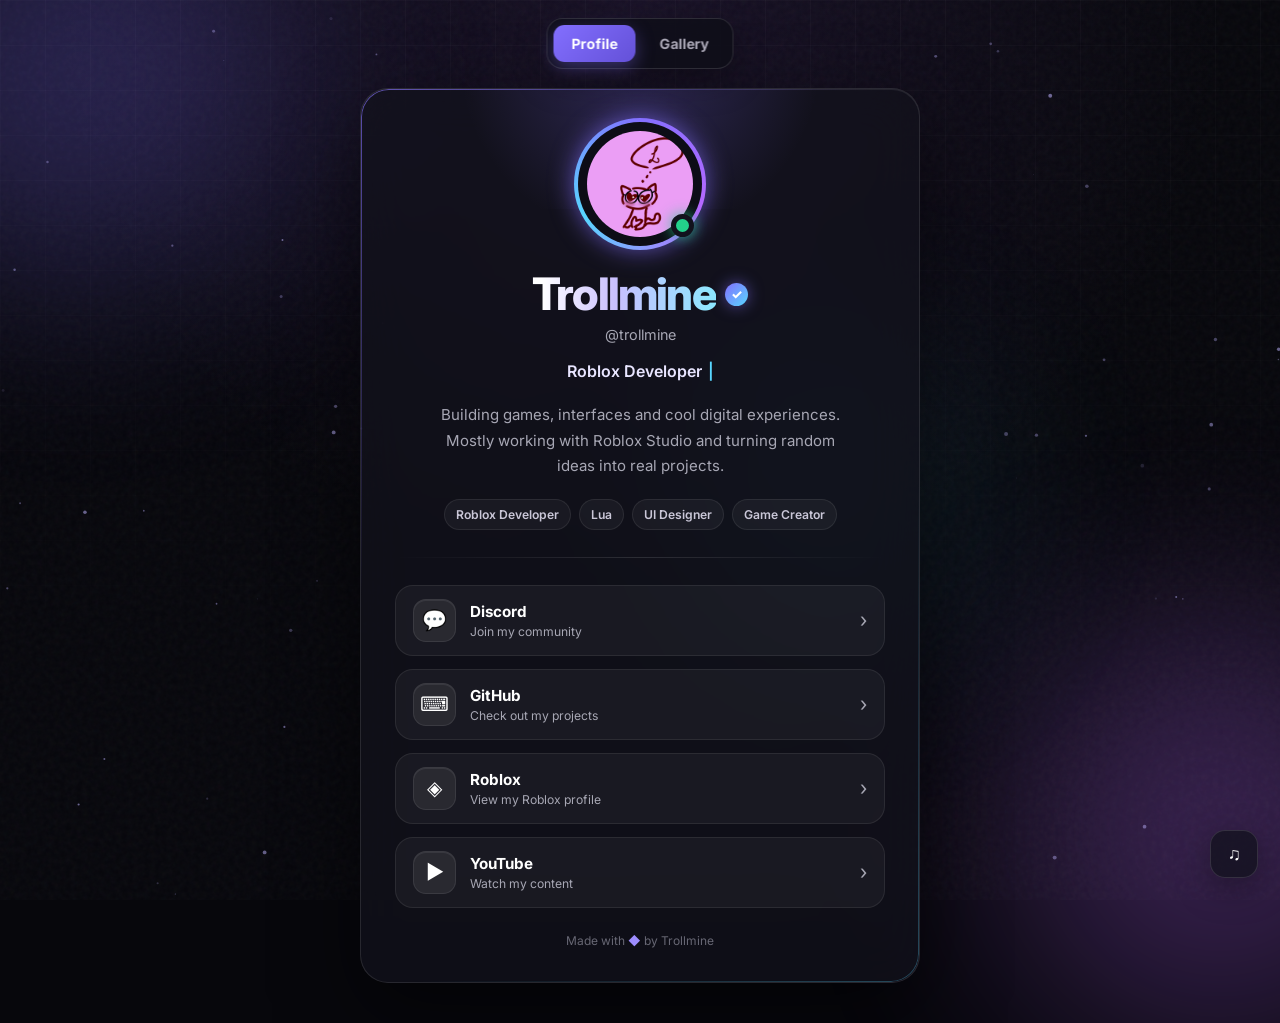
==== commit 0bf427dd: "Add files via upload" ====
--- a/index.html
+++ b/index.html
@@ -1488,6 +1488,22 @@
 			}
 		}
 </style>
+
+<style>
+	.gallery-item {
+		cursor: pointer;
+		touch-action: manipulation;
+	}
+
+	.gallery-item video {
+		pointer-events: auto !important;
+	}
+
+	.gallery-item img {
+		pointer-events: none;
+	}
+</style>
+
 </head>
 
 <body>
@@ -3465,6 +3481,12 @@
 				return;
 			}
 
+			const clickedMedia = event.target.closest(".gallery-item");
+
+			if (clickedMedia && !spacePanHeld) {
+				return;
+			}
+
 			draggingGallery = true;
 			previousPointerX = event.clientX;
 			previousPointerY = event.clientY;
@@ -6138,14 +6160,22 @@
 			lastPanTime = now;
 		}, true);
 
-		galleryViewport.addEventListener("pointerdown", () => {
+		galleryViewport.addEventListener("pointerdown", event => {
+			if (event.target.closest(".gallery-item") && !spacePanHeld) {
+				return;
+			}
+
 			cancelAnimationFrame(inertiaFrame);
 			panVelocityX = 0;
 			panVelocityY = 0;
 			lastPanTime = performance.now();
 		}, true);
 
-		galleryViewport.addEventListener("pointerup", () => {
+		galleryViewport.addEventListener("pointerup", event => {
+			if (event.target.closest(".gallery-item") && !spacePanHeld) {
+				return;
+			}
+
 			function animateInertia() {
 				panVelocityX *= 0.91;
 				panVelocityY *= 0.91;
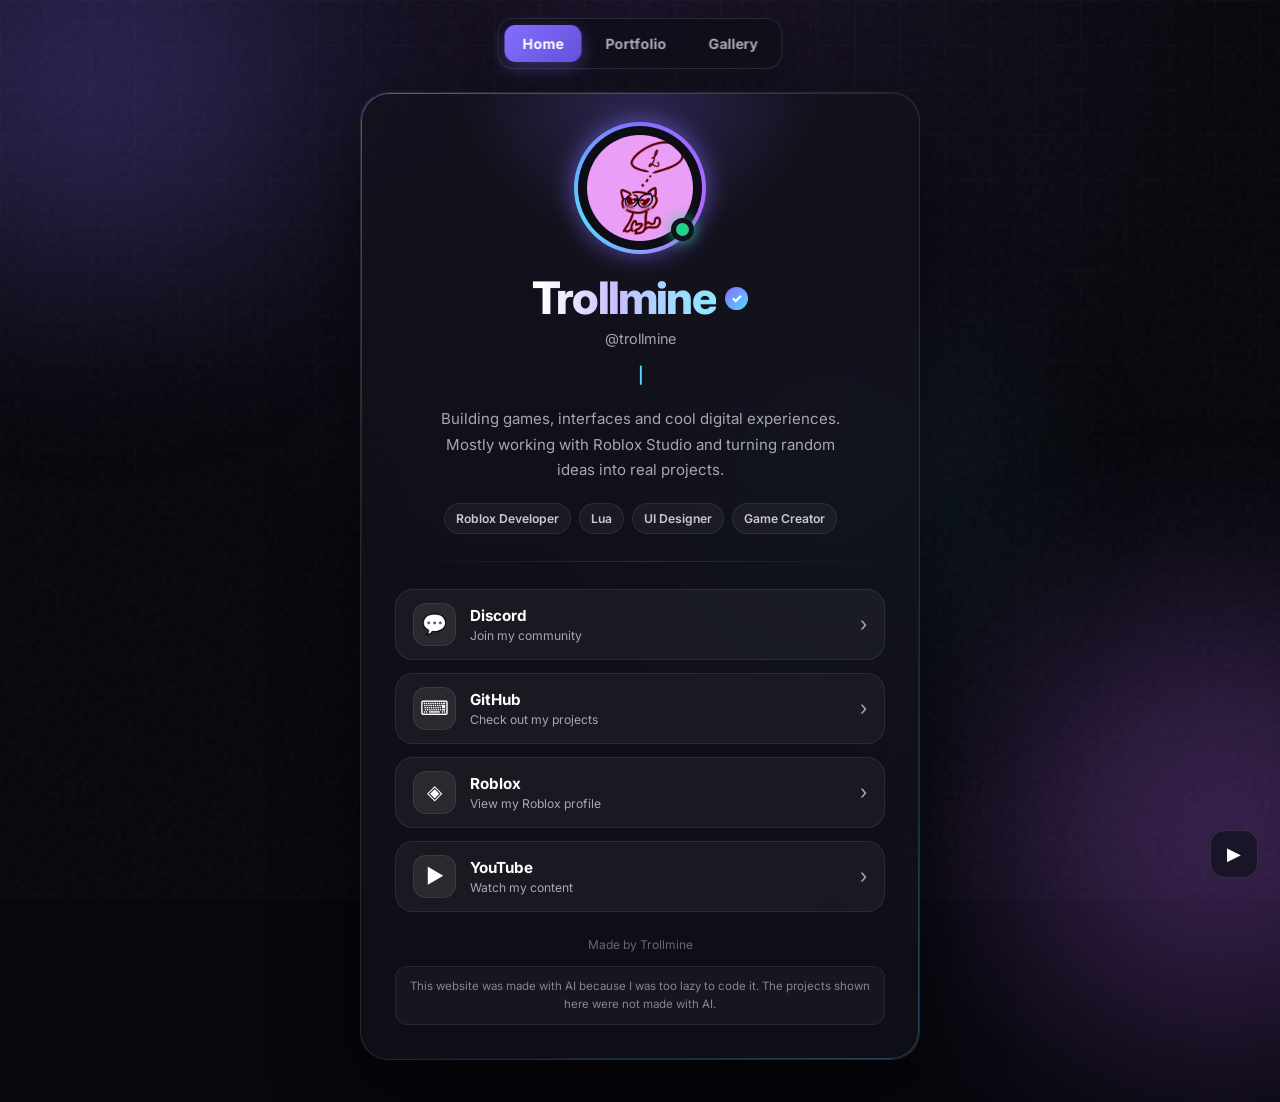
==== commit 0ad75dd2: "Rename index(1).html to index.html" ====
--- a/index.html
+++ b/index.html
@@ -3,10 +3,8 @@
 <head>
 	<meta charset="UTF-8">
 	<meta name="viewport" content="width=device-width, initial-scale=1.0">
-
 	<title>Trollmine</title>
-
-	<meta name="description" content="Trollmine — Roblox developer.">
+	<meta name="description" content="Trollmine — Roblox developer, creator and designer.">
 	<meta name="theme-color" content="#7c5cff">
 
 	<style>
@@ -36,15 +34,15 @@
 		body {
 			min-height: 100vh;
 			overflow-x: hidden;
+			display: flex;
+			align-items: center;
+			justify-content: center;
+			padding: 92px 20px 42px;
 			background:
 				radial-gradient(circle at top, #181126 0%, var(--background) 48%),
 				var(--background);
 			color: var(--text);
 			font-family: "Inter", sans-serif;
-			display: flex;
-			align-items: center;
-			justify-content: center;
-			padding: 88px 20px 40px;
 		}
 
 		.background-grid {
@@ -52,8 +50,8 @@
 			inset: 0;
 			z-index: -5;
 			background-image:
-				linear-gradient(rgba(255, 255, 255, 0.025) 1px, transparent 1px),
-				linear-gradient(90deg, rgba(255, 255, 255, 0.025) 1px, transparent 1px);
+				linear-gradient(rgba(255,255,255,.025) 1px, transparent 1px),
+				linear-gradient(90deg, rgba(255,255,255,.025) 1px, transparent 1px);
 			background-size: 45px 45px;
 			mask-image: linear-gradient(to bottom, black, transparent 90%);
 		}
@@ -62,9 +60,9 @@
 			position: fixed;
 			inset: 0;
 			z-index: -4;
-			opacity: 0.04;
+			opacity: .04;
 			pointer-events: none;
-			background-image: url("data:image/svg+xml,%3Csvg viewBox='0 0 200 200' xmlns='http://www.w3.org/2000/svg'%3E%3Cfilter id='noise'%3E%3CfeTurbulence type='fractalNoise' baseFrequency='0.8' numOctaves='4' stitchTiles='stitch'/%3E%3C/filter%3E%3Crect width='100%25' height='100%25' filter='url(%23noise)' opacity='1'/%3E%3C/svg%3E");
+			background-image: url("data:image/svg+xml,%3Csvg viewBox='0 0 200 200' xmlns='http://www.w3.org/2000/svg'%3E%3Cfilter id='noise'%3E%3CfeTurbulence type='fractalNoise' baseFrequency='0.8' numOctaves='4' stitchTiles='stitch'/%3E%3C/filter%3E%3Crect width='100%25' height='100%25' filter='url(%23noise)'/%3E%3C/svg%3E");
 		}
 
 		.blob {
@@ -73,7 +71,7 @@
 			height: 420px;
 			border-radius: 50%;
 			filter: blur(110px);
-			opacity: 0.28;
+			opacity: .28;
 			z-index: -3;
 			animation: floatBlob 12s ease-in-out infinite alternate;
 		}
@@ -97,24 +95,13 @@
 			width: 280px;
 			height: 280px;
 			background: var(--accent);
-			opacity: 0.12;
+			opacity: .12;
 			animation-delay: -8s;
 		}
 
 		@keyframes floatBlob {
-			from {
-				transform: translate3d(-20px, -15px, 0) scale(1);
-			}
-			to {
-				transform: translate3d(45px, 35px, 0) scale(1.15);
-			}
-		}
-
-		#particles {
-			position: fixed;
-			inset: 0;
-			z-index: -2;
-			pointer-events: none;
+			from { transform: translate3d(-20px,-15px,0) scale(1); }
+			to { transform: translate3d(45px,35px,0) scale(1.15); }
 		}
 
 		.site-tabs {
@@ -126,28 +113,21 @@
 			gap: 6px;
 			padding: 6px;
 			transform: translateX(-50%);
-			border: 1px solid rgba(255, 255, 255, 0.12);
+			border: 1px solid rgba(255,255,255,.12);
 			border-radius: 16px;
-			background: rgba(15, 15, 24, 0.84);
+			background: rgba(15,15,24,.84);
 			backdrop-filter: blur(18px);
-			-webkit-backdrop-filter: blur(18px);
-			box-shadow: 0 12px 35px rgba(0, 0, 0, 0.3);
+			box-shadow: 0 12px 35px rgba(0,0,0,.3);
 		}
 
 		.tab-button {
 			padding: 10px 18px;
-			border: 0;
 			border-radius: 11px;
-			background: transparent;
 			color: #aaa7b6;
-			font-family: inherit;
-			font-size: 0.88rem;
+			font-size: .88rem;
 			font-weight: 700;
-			cursor: pointer;
-			transition:
-				background 0.2s ease,
-				color 0.2s ease,
-				transform 0.2s ease;
+			text-decoration: none;
+			transition: .2s ease;
 		}
 
 		.tab-button:hover {
@@ -158,32 +138,18 @@
 		.tab-button.active {
 			background: linear-gradient(135deg, #836fff, #6451d8);
 			color: white;
-			box-shadow: 0 6px 18px rgba(131, 111, 255, 0.35);
-		}
-
-		.tab-page {
-			display: none;
-		}
-
-		.tab-page.active {
-			display: block;
+			box-shadow: 0 6px 18px rgba(131,111,255,.35);
 		}
 
 		.page {
 			width: 100%;
 			max-width: 560px;
-			animation: pageEnter 0.9s cubic-bezier(0.16, 1, 0.3, 1);
+			animation: pageEnter .9s cubic-bezier(.16,1,.3,1);
 		}
 
 		@keyframes pageEnter {
-			from {
-				opacity: 0;
-				transform: translateY(35px) scale(0.97);
-			}
-			to {
-				opacity: 1;
-				transform: translateY(0) scale(1);
-			}
+			from { opacity: 0; transform: translateY(35px) scale(.97); }
+			to { opacity: 1; transform: translateY(0) scale(1); }
 		}
 
 		.card {
@@ -194,10 +160,7 @@
 			border-radius: 28px;
 			background: var(--card);
 			backdrop-filter: blur(24px);
-			-webkit-backdrop-filter: blur(24px);
-			box-shadow:
-				0 30px 80px rgba(0, 0, 0, 0.5),
-				inset 0 1px 0 rgba(255, 255, 255, 0.08);
+			box-shadow: 0 30px 80px rgba(0,0,0,.5), inset 0 1px 0 rgba(255,255,255,.08);
 		}
 
 		.card::before {
@@ -206,16 +169,8 @@
 			inset: 0;
 			padding: 1px;
 			border-radius: inherit;
-			background: linear-gradient(
-				135deg,
-				rgba(131, 111, 255, 0.65),
-				transparent 35%,
-				transparent 65%,
-				rgba(88, 214, 255, 0.3)
-			);
-			-webkit-mask:
-				linear-gradient(#fff 0 0) content-box,
-				linear-gradient(#fff 0 0);
+			background: linear-gradient(135deg, rgba(131,111,255,.65), transparent 35%, transparent 65%, rgba(88,214,255,.3));
+			-webkit-mask: linear-gradient(#fff 0 0) content-box, linear-gradient(#fff 0 0);
 			-webkit-mask-composite: xor;
 			mask-composite: exclude;
 			pointer-events: none;
@@ -228,11 +183,7 @@
 			width: 420px;
 			height: 300px;
 			transform: translateX(-50%);
-			background: radial-gradient(
-				circle,
-				rgba(131, 111, 255, 0.26),
-				transparent 70%
-			);
+			background: radial-gradient(circle, rgba(131,111,255,.26), transparent 70%);
 			pointer-events: none;
 		}
 
@@ -253,15 +204,9 @@
 			position: absolute;
 			inset: -5px;
 			border-radius: 50%;
-			background: conic-gradient(
-				from 0deg,
-				var(--primary),
-				var(--secondary),
-				var(--accent),
-				var(--primary)
-			);
+			background: conic-gradient(from 0deg, var(--primary), var(--secondary), var(--accent), var(--primary));
 			animation: rotateRing 5s linear infinite;
-			filter: drop-shadow(0 0 12px rgba(131, 111, 255, 0.65));
+			filter: drop-shadow(0 0 12px rgba(131,111,255,.65));
 		}
 
 		.avatar-ring::after {
@@ -273,9 +218,7 @@
 		}
 
 		@keyframes rotateRing {
-			to {
-				transform: rotate(360deg);
-			}
+			to { transform: rotate(360deg); }
 		}
 
 		.avatar {
@@ -287,7 +230,7 @@
 			border: 4px solid #0d0d16;
 			border-radius: 50%;
 			object-fit: cover;
-			background: linear-gradient(135deg, #24243e, #12121d);
+			background: linear-gradient(135deg,#24243e,#12121d);
 		}
 
 		.status-dot {
@@ -300,7 +243,7 @@
 			border: 5px solid #12121d;
 			border-radius: 50%;
 			background: #23d18b;
-			box-shadow: 0 0 14px rgba(35, 209, 139, 0.8);
+			box-shadow: 0 0 14px rgba(35,209,139,.8);
 		}
 
 		.name-row {
@@ -311,15 +254,10 @@
 		}
 
 		h1 {
-			font-size: clamp(2rem, 8vw, 2.8rem);
+			font-size: clamp(2rem,8vw,2.8rem);
 			font-weight: 800;
 			letter-spacing: -1.8px;
-			background: linear-gradient(
-				90deg,
-				#ffffff 5%,
-				#c9bfff 45%,
-				#8ce8ff 100%
-			);
+			background: linear-gradient(90deg,#fff 5%,#c9bfff 45%,#8ce8ff 100%);
 			-webkit-background-clip: text;
 			background-clip: text;
 			color: transparent;
@@ -332,17 +270,18 @@
 			width: 23px;
 			height: 23px;
 			border-radius: 50%;
-			background: linear-gradient(135deg, var(--primary), var(--accent));
-			color: white;
+			background: linear-gradient(135deg,var(--primary),var(--accent));
 			font-size: 13px;
 			font-weight: 800;
-			box-shadow: 0 0 15px rgba(131, 111, 255, 0.55);
+		}
+
+		.username, .bio {
+			color: var(--muted);
 		}
 
 		.username {
 			margin-top: 5px;
-			color: var(--muted);
-			font-size: 0.9rem;
+			font-size: .9rem;
 		}
 
 		.typing-line {
@@ -354,23 +293,19 @@
 		}
 
 		.cursor {
-			display: inline-block;
 			margin-left: 2px;
 			color: var(--accent);
-			animation: blink 0.8s steps(1) infinite;
+			animation: blink .8s steps(1) infinite;
 		}
 
 		@keyframes blink {
-			50% {
-				opacity: 0;
-			}
+			50% { opacity: 0; }
 		}
 
 		.bio {
 			max-width: 420px;
 			margin: 13px auto 0;
-			color: var(--muted);
-			font-size: 0.94rem;
+			font-size: .94rem;
 			line-height: 1.7;
 		}
 
@@ -384,33 +319,18 @@
 
 		.tag {
 			padding: 7px 11px;
-			border: 1px solid rgba(255, 255, 255, 0.08);
+			border: 1px solid rgba(255,255,255,.08);
 			border-radius: 999px;
-			background: rgba(255, 255, 255, 0.045);
+			background: rgba(255,255,255,.045);
 			color: #cac7d8;
-			font-size: 0.76rem;
+			font-size: .76rem;
 			font-weight: 600;
-			transition:
-				transform 0.2s ease,
-				border-color 0.2s ease,
-				background 0.2s ease;
-		}
-
-		.tag:hover {
-			transform: translateY(-2px);
-			border-color: rgba(131, 111, 255, 0.45);
-			background: rgba(131, 111, 255, 0.1);
 		}
 
 		.divider {
 			height: 1px;
 			margin: 27px 0;
-			background: linear-gradient(
-				90deg,
-				transparent,
-				rgba(255, 255, 255, 0.12),
-				transparent
-			);
+			background: linear-gradient(90deg,transparent,rgba(255,255,255,.12),transparent);
 		}
 
 		.links {
@@ -427,41 +347,18 @@
 			min-height: 68px;
 			padding: 13px 17px;
 			overflow: hidden;
-			border: 1px solid rgba(255, 255, 255, 0.08);
+			border: 1px solid rgba(255,255,255,.08);
 			border-radius: 18px;
-			background: rgba(255, 255, 255, 0.045);
+			background: rgba(255,255,255,.045);
 			color: white;
 			text-decoration: none;
-			transition:
-				transform 0.25s cubic-bezier(0.16, 1, 0.3, 1),
-				border-color 0.25s ease,
-				background 0.25s ease,
-				box-shadow 0.25s ease;
-		}
-
-		.link-card::before {
-			content: "";
-			position: absolute;
-			inset: 0;
-			transform: translateX(-110%);
-			background: linear-gradient(
-				90deg,
-				transparent,
-				rgba(255, 255, 255, 0.08),
-				transparent
-			);
-			transition: transform 0.65s ease;
+			transition: transform .25s cubic-bezier(.16,1,.3,1), border-color .25s ease, background .25s ease;
 		}
 
 		.link-card:hover {
 			transform: translateY(-4px) scale(1.015);
-			border-color: rgba(131, 111, 255, 0.42);
-			background: rgba(131, 111, 255, 0.09);
-			box-shadow: 0 14px 30px rgba(0, 0, 0, 0.28);
-		}
-
-		.link-card:hover::before {
-			transform: translateX(110%);
+			border-color: rgba(131,111,255,.42);
+			background: rgba(131,111,255,.09);
 		}
 
 		.link-icon {
@@ -472,11 +369,10 @@
 			width: 43px;
 			height: 43px;
 			margin-right: 14px;
-			border: 1px solid rgba(255, 255, 255, 0.08);
+			border: 1px solid rgba(255,255,255,.08);
 			border-radius: 13px;
-			background: rgba(255, 255, 255, 0.07);
+			background: rgba(255,255,255,.07);
 			font-size: 1.25rem;
-			box-shadow: inset 0 1px 0 rgba(255, 255, 255, 0.07);
 		}
 
 		.link-info {
@@ -486,7 +382,7 @@
 
 		.link-title {
 			display: block;
-			font-size: 0.95rem;
+			font-size: .95rem;
 			font-weight: 700;
 		}
 
@@ -494,52 +390,32 @@
 			display: block;
 			margin-top: 3px;
 			color: var(--muted);
-			font-size: 0.76rem;
+			font-size: .76rem;
 		}
 
 		.link-arrow {
 			margin-left: 12px;
 			color: var(--muted);
 			font-size: 1.25rem;
-			transition:
-				transform 0.25s ease,
-				color 0.25s ease;
-		}
-
-		.link-card:hover .link-arrow {
-			transform: translateX(4px);
-			color: white;
-		}
-
-		.discord:hover {
-			border-color: rgba(88, 101, 242, 0.6);
-			background: rgba(88, 101, 242, 0.12);
-		}
-
-		.github:hover {
-			border-color: rgba(255, 255, 255, 0.3);
-			background: rgba(255, 255, 255, 0.08);
-		}
-
-		.roblox:hover {
-			border-color: rgba(255, 90, 90, 0.5);
-			background: rgba(255, 74, 74, 0.09);
-		}
-
-		.youtube:hover {
-			border-color: rgba(255, 0, 0, 0.5);
-			background: rgba(255, 0, 0, 0.09);
 		}
 
 		.footer {
 			margin-top: 25px;
 			color: #676774;
-			font-size: 0.75rem;
+			font-size: .75rem;
 			text-align: center;
 		}
 
-		.footer span {
-			color: #9d8dff;
+		.ai-note {
+			margin-top: 14px;
+			padding: 11px 13px;
+			border: 1px solid rgba(255,255,255,.07);
+			border-radius: 12px;
+			background: rgba(255,255,255,.035);
+			color: #858593;
+			font-size: .72rem;
+			line-height: 1.55;
+			text-align: center;
 		}
 
 		.music-button {
@@ -547,994 +423,47 @@
 			right: 22px;
 			bottom: 22px;
 			z-index: 220;
-			display: flex;
-			align-items: center;
-			justify-content: center;
 			width: 48px;
 			height: 48px;
-			border: 1px solid rgba(255, 255, 255, 0.12);
+			border: 1px solid rgba(255,255,255,.12);
 			border-radius: 15px;
-			background: rgba(18, 18, 29, 0.75);
+			background: rgba(18,18,29,.75);
 			backdrop-filter: blur(18px);
-			-webkit-backdrop-filter: blur(18px);
 			color: white;
 			font-size: 1.1rem;
 			cursor: pointer;
-			box-shadow: 0 10px 35px rgba(0, 0, 0, 0.35);
-			transition:
-				transform 0.25s ease,
-				background 0.25s ease;
-		}
-
-		.music-button:hover {
-			transform: translateY(-3px) rotate(4deg);
-			background: rgba(131, 111, 255, 0.25);
-		}
-
-		.music-button.playing {
-			animation: musicPulse 1.4s ease-in-out infinite;
-		}
-
-		@keyframes musicPulse {
-			50% {
-				box-shadow:
-					0 0 0 8px rgba(131, 111, 255, 0.08),
-					0 0 28px rgba(131, 111, 255, 0.42);
-			}
-		}
-
-		/* Gallery */
-
-		#galleryPage {
-			position: fixed;
-			inset: 0;
-			z-index: 50;
-			overflow: hidden;
-			background: #ffffff;
-			color: #111111;
-		}
-
-		.gallery-toolbar {
-			position: fixed;
-			top: 82px;
-			left: 50%;
-			z-index: 150;
-			display: flex;
-			align-items: center;
-			gap: 8px;
-			padding: 8px;
-			transform: translateX(-50%);
-			border: 1px solid rgba(0, 0, 0, 0.1);
-			border-radius: 16px;
-			background: rgba(255, 255, 255, 0.92);
-			backdrop-filter: blur(14px);
-			-webkit-backdrop-filter: blur(14px);
-			box-shadow: 0 10px 35px rgba(0, 0, 0, 0.12);
-		}
-
-
-		.generator-settings-overlay {
-			position: fixed;
-			inset: 0;
-			z-index: 320;
-			display: none;
-			align-items: center;
-			justify-content: center;
-			padding: 20px;
-			background: rgba(0, 0, 0, 0.46);
-			backdrop-filter: blur(7px);
-			-webkit-backdrop-filter: blur(7px);
-		}
-
-		.generator-settings-overlay.visible {
-			display: flex;
-		}
-
-		.generator-settings-card {
-			width: min(520px, 100%);
-			max-height: calc(100vh - 40px);
-			overflow-y: auto;
-			padding: 22px;
-			border: 1px solid rgba(0, 0, 0, 0.1);
-			border-radius: 20px;
-			background: #ffffff;
-			color: #111111;
-			box-shadow: 0 24px 80px rgba(0, 0, 0, 0.28);
-		}
-
-		.generator-settings-header {
-			display: flex;
-			align-items: flex-start;
-			justify-content: space-between;
-			gap: 16px;
-			margin-bottom: 20px;
-		}
-
-		.generator-settings-title {
-			margin: 0;
-			font-size: 1.25rem;
-			font-weight: 850;
-		}
-
-		.generator-settings-description {
-			margin: 5px 0 0;
-			color: #6b6b6b;
-			font-size: 0.84rem;
-			line-height: 1.45;
-		}
-
-		.close-generator-settings {
-			flex: 0 0 auto;
-			width: 38px;
-			height: 38px;
-			border: 1px solid rgba(0, 0, 0, 0.12);
-			border-radius: 11px;
-			background: #f5f5f5;
-			color: #111111;
-			font-family: inherit;
-			font-size: 1.25rem;
-			font-weight: 700;
-			cursor: pointer;
-		}
-
-		.generator-section {
-			padding: 16px;
-			border: 1px solid rgba(0, 0, 0, 0.1);
-			border-radius: 15px;
-			background: #fafafa;
-		}
-
-		.generator-section + .generator-section {
-			margin-top: 12px;
-		}
-
-		.generator-section-title {
-			margin: 0 0 12px;
-			font-size: 0.78rem;
-			font-weight: 850;
-			letter-spacing: 0.06em;
-			text-transform: uppercase;
-			color: #555555;
-		}
-
-		.count-mode-switch {
-			display: grid;
-			grid-template-columns: 1fr 1fr;
-			gap: 8px;
-			padding: 4px;
-			border-radius: 12px;
-			background: #ededed;
-		}
-
-		.count-mode-button {
-			height: 40px;
-			border: 0;
-			border-radius: 9px;
-			background: transparent;
-			color: #666666;
-			font-family: inherit;
-			font-size: 0.86rem;
-			font-weight: 800;
-			cursor: pointer;
-		}
-
-		.count-mode-button.active {
-			background: #ffffff;
-			color: #111111;
-			box-shadow: 0 2px 9px rgba(0, 0, 0, 0.1);
-		}
-
-		.generator-fields {
-			display: grid;
-			grid-template-columns: repeat(2, minmax(0, 1fr));
-			gap: 12px;
-			margin-top: 14px;
-		}
-
-		.generator-fields.single {
-			grid-template-columns: 1fr;
-		}
-
-		.generator-field {
-			display: flex;
-			flex-direction: column;
-			gap: 6px;
-		}
-
-		.generator-field.hidden {
-			display: none;
-		}
-
-		.generator-field label {
-			color: #555555;
-			font-size: 0.75rem;
-			font-weight: 800;
-		}
-
-		.generator-field input {
-			width: 100%;
-			height: 43px;
-			padding: 0 12px;
-			border: 1px solid rgba(0, 0, 0, 0.16);
-			border-radius: 10px;
-			outline: none;
-			background: #ffffff;
-			color: #111111;
-			font: inherit;
-			font-weight: 750;
-		}
-
-		.generator-field input:focus {
-			border-color: #7662e5;
-			box-shadow: 0 0 0 3px rgba(118, 98, 229, 0.14);
-		}
-
-		.seed-input-row {
-			display: grid;
-			grid-template-columns: minmax(0, 1fr) auto;
-			gap: 8px;
-		}
-
-		.seed-randomize-button {
-			width: 43px;
-			height: 43px;
-			border: 1px solid rgba(0, 0, 0, 0.14);
-			border-radius: 10px;
-			background: #ffffff;
-			color: #111111;
-			font-family: inherit;
-			font-size: 1.1rem;
-			font-weight: 800;
-			cursor: pointer;
-		}
-
-		.generator-settings-footer {
-			display: flex;
-			justify-content: flex-end;
-			gap: 9px;
-			margin-top: 18px;
-		}
-
-		.generator-footer-button {
-			height: 43px;
-			padding: 0 18px;
-			border: 1px solid rgba(0, 0, 0, 0.12);
-			border-radius: 11px;
-			background: #f3f3f3;
-			color: #111111;
-			font-family: inherit;
-			font-size: 0.86rem;
-			font-weight: 850;
-			cursor: pointer;
-		}
-
-		.generator-footer-button.primary {
-			border-color: transparent;
-			background: linear-gradient(135deg, #836fff, #6451d8);
-			color: #ffffff;
-		}
-
-		.preview-seed {
-			margin: 10px 0 0;
-			text-align: center;
-			font-size: 0.82rem;
-			font-weight: 700;
-			color: #555555;
-		}
-
-		@media (max-width: 520px) {
-			.generator-settings-overlay {
-				align-items: flex-end;
-				padding: 0;
-			}
-
-			.generator-settings-card {
-				width: 100%;
-				max-height: 88vh;
-				border-radius: 20px 20px 0 0;
-			}
-
-			.generator-fields {
-				grid-template-columns: 1fr;
-			}
-		}
-
-
-		.gallery-control {
-			display: flex;
-			align-items: center;
-			justify-content: center;
-			min-width: 42px;
-			height: 42px;
-			padding: 0 14px;
-			border: 1px solid rgba(0, 0, 0, 0.1);
-			border-radius: 11px;
-			background: #ffffff;
-			color: #111111;
-			font-family: inherit;
-			font-size: 0.84rem;
-			font-weight: 700;
-			cursor: pointer;
-			white-space: nowrap;
-			transition:
-				transform 0.2s ease,
-				background 0.2s ease;
-		}
-
-		.gallery-control:hover {
-			transform: translateY(-2px);
-			background: #f1f1f1;
-		}
-
-		.choose-folder-button {
-			background: #111111;
-			color: #ffffff;
-		}
-
-		.choose-folder-button:hover {
-			background: #292929;
-		}
-
-		.generate-background-button {
-			background: linear-gradient(135deg, #836fff, #6451d8);
-			border-color: transparent;
-			color: #ffffff;
-		}
-
-		.generate-background-button:hover {
-			background: linear-gradient(135deg, #927fff, #715ee8);
-		}
-
-		.generate-background-button:disabled {
-			opacity: 0.55;
-			cursor: wait;
-			transform: none;
-		}
-
-		.gallery-toast {
-			position: fixed;
-			left: 50%;
-			bottom: 24px;
-			z-index: 210;
-			max-width: calc(100vw - 32px);
-			padding: 12px 16px;
-			transform: translate(-50%, 18px);
-			border-radius: 12px;
-			background: rgba(17, 17, 17, 0.92);
-			color: #ffffff;
-			font-size: 0.84rem;
-			font-weight: 700;
-			opacity: 0;
-			pointer-events: none;
-			transition:
-				opacity 0.2s ease,
-				transform 0.2s ease;
-		}
-
-		.gallery-toast.visible {
-			opacity: 1;
-			transform: translate(-50%, 0);
-		}
-
-		.wallpaper-preview {
-			position: fixed;
-			inset: 0;
-			z-index: 500;
-			display: none;
-			align-items: center;
-			justify-content: center;
-			padding: 24px;
-			background: rgba(0, 0, 0, 0.72);
-			backdrop-filter: blur(8px);
-			-webkit-backdrop-filter: blur(8px);
-		}
-
-		.wallpaper-preview.visible {
-			display: flex;
-		}
-
-		.wallpaper-preview-card {
-			width: min(1100px, 96vw);
-			max-height: 94vh;
-			padding: 14px;
-			border-radius: 18px;
-			background: #ffffff;
-			box-shadow: 0 30px 90px rgba(0, 0, 0, 0.45);
-		}
-
-		.wallpaper-preview-image {
-			display: block;
-			width: 100%;
-			max-height: calc(94vh - 92px);
-			aspect-ratio: 16 / 9;
-			object-fit: contain;
-			border-radius: 10px;
-			background: #f2f2f2;
-		}
-
-		.wallpaper-preview-actions {
-			display: flex;
-			flex-wrap: wrap;
-			justify-content: center;
-			gap: 10px;
-			margin-top: 12px;
-		}
-
-		.wallpaper-action {
-			min-width: 140px;
-			height: 44px;
-			padding: 0 18px;
-			border: 1px solid rgba(0, 0, 0, 0.12);
-			border-radius: 11px;
-			background: #ffffff;
-			color: #111111;
-			font-family: inherit;
-			font-size: 0.88rem;
-			font-weight: 800;
-			cursor: pointer;
-		}
-
-		.wallpaper-action.primary {
-			border-color: transparent;
-			background: linear-gradient(135deg, #836fff, #6451d8);
-			color: #ffffff;
-		}
-
-		.wallpaper-action:hover {
-			transform: translateY(-1px);
 		}
 
 		@media (max-width: 600px) {
-			.wallpaper-preview {
-				padding: 10px;
-			}
-
-			.wallpaper-preview-card {
-				padding: 10px;
-			}
-
-			.wallpaper-action {
-				flex: 1;
-				min-width: 110px;
-			}
-		}
-
-		#folderInput {
-			display: none;
-		}
-
-		.gallery-info {
-			min-width: 64px;
-			color: #555555;
-			font-size: 0.78rem;
-			font-weight: 700;
-			text-align: center;
-		}
-
-		.gallery-viewport {
-			position: absolute;
-			inset: 0;
-			overflow: hidden;
-			cursor: grab;
-			touch-action: none;
-			user-select: none;
-		}
-
-		.gallery-viewport.dragging {
-			cursor: grabbing;
-		}
-
-		.gallery-world {
-			position: absolute;
-			top: 0;
-			left: 0;
-			width: 100%;
-			min-height: 100%;
-			padding: 148px 8px 40px;
-			transform-origin: 0 0;
-			will-change: transform;
-		}
-
-		.gallery-grid {
-			position: relative;
-			width: 100%;
-			min-height: 100px;
-		}
-
-		.gallery-item {
-			position: absolute;
-			overflow: hidden;
-			border-radius: 2px;
-			background: #eeeeee;
-			box-shadow: 0 1px 4px rgba(0, 0, 0, 0.09);
-			transition:
-				opacity 0.18s ease,
-				filter 0.18s ease,
-				box-shadow 0.18s ease;
-		}
-
-		.gallery-item.favorite {
-			box-shadow:
-				0 0 0 4px #836fff,
-				0 8px 24px rgba(131, 111, 255, 0.32);
-		}
-
-		.gallery-item.favorite::after,
-		.gallery-item.disabled::after {
-			position: absolute;
-			top: 8px;
-			left: 8px;
-			z-index: 3;
-			padding: 6px 9px;
-			border-radius: 8px;
-			color: #ffffff;
-			font-size: 0.68rem;
-			font-weight: 850;
-			letter-spacing: 0.04em;
-			pointer-events: none;
-		}
-
-		.gallery-item.favorite::after {
-			content: "FAVORITE";
-			background: rgba(102, 75, 225, 0.92);
-		}
-
-		.gallery-item.disabled {
-			opacity: 0.32;
-			filter: grayscale(1);
-		}
-
-		.gallery-item.disabled::after {
-			content: "DISABLED";
-			background: rgba(20, 20, 20, 0.9);
-		}
-
-		.gallery-item img {
-			display: block;
-			width: 100%;
-			height: 100%;
-			object-fit: cover;
-			pointer-events: none;
-		}
-
-		.gallery-item video {
-			display: block;
-			width: 100%;
-			height: 100%;
-			object-fit: cover;
-			background: #111111;
-			cursor: pointer;
-		}
-
-		.gallery-item.video-playing {
-			box-shadow:
-				0 0 0 3px #58d6ff,
-				0 8px 24px rgba(88, 214, 255, 0.28);
-		}
-
-		.wallpaper-preview-video {
-			display: none;
-			width: 100%;
-			max-height: calc(94vh - 92px);
-			aspect-ratio: 16 / 9;
-			object-fit: contain;
-			border-radius: 10px;
-			background: #111111;
-		}
-
-		.wallpaper-action:disabled {
-			opacity: 0.55;
-			cursor: wait;
-			transform: none;
-		}
-
-		.gallery-empty {
-			position: absolute;
-			top: 50%;
-			left: 50%;
-			width: min(90%, 520px);
-			transform: translate(-50%, -50%);
-			color: #666666;
-			text-align: center;
-			pointer-events: none;
-		}
-
-		.gallery-empty-icon {
-			margin-bottom: 18px;
-			font-size: 4rem;
-		}
-
-		.gallery-empty h2 {
-			margin-bottom: 10px;
-			color: #111111;
-			font-size: 1.7rem;
-		}
-
-		.gallery-empty p {
-			line-height: 1.6;
-		}
-
-		.gallery-file-name {
-			display: none;
-		}
-
-
-		@media (max-width: 1100px) {
-			.gallery-grid {
-				column-count: 4;
-			}
-		}
-
-		@media (max-width: 800px) {
-			.gallery-grid {
-				column-count: 3;
-			}
-		}
-
-		@media (max-width: 600px) {
-			body {
-				align-items: flex-start;
-				padding: 78px 14px 90px;
-			}
-
-			.site-tabs {
-				top: 10px;
-			}
-
-			.card {
-				padding: 28px 18px;
-				border-radius: 24px;
-			}
-
-			.avatar-wrapper {
-				width: 108px;
-				height: 108px;
-			}
-
-			.avatar {
-				width: 100px;
-				height: 100px;
-			}
-
-			.link-card {
-				min-height: 64px;
-				padding: 11px 13px;
-			}
-
-			.link-icon {
-				width: 40px;
-				height: 40px;
-			}
-
-			.gallery-toolbar {
-				top: 68px;
-				max-width: calc(100vw - 16px);
-				overflow-x: auto;
-			}
-
-			.gallery-grid {
-				column-count: 2;
-			}
-
-			.gallery-world {
-				padding-top: 130px;
-			}
-		}
-
-		@media (prefers-reduced-motion: reduce) {
-			* {
-				animation-duration: 0.01ms !important;
-				animation-iteration-count: 1 !important;
-				scroll-behavior: auto !important;
-			}
+			body { align-items: flex-start; padding: 78px 14px 90px; }
+			.site-tabs { top: 10px; }
+			.card { padding: 28px 18px; border-radius: 24px; }
 		}
 	</style>
-<style>
-		.gallery-item.selected {
-			box-shadow: 0 0 0 4px #111111, 0 0 0 7px #ffffff;
-			z-index: 5;
-		}
-
-		.gallery-item.tag-hidden {
-			display: none !important;
-		}
-
-		.gallery-viewport.space-pan {
-			cursor: grab;
-		}
-
-		.gallery-viewport.space-pan.dragging {
-			cursor: grabbing;
-		}
-
-		.drop-overlay {
-			position: fixed;
-			inset: 0;
-			display: grid;
-			place-items: center;
-			padding: 24px;
-			background: rgba(88, 214, 255, 0.2);
-			backdrop-filter: blur(8px);
-			opacity: 0;
-			pointer-events: none;
-			transition: opacity 160ms ease;
-			z-index: 5000;
-		}
-
-		.drop-overlay.visible {
-			opacity: 1;
-		}
-
-		.drop-overlay-card {
-			display: grid;
-			gap: 8px;
-			min-width: min(480px, 90vw);
-			padding: 34px;
-			border: 3px dashed #111111;
-			border-radius: 22px;
-			background: #ffffff;
-			text-align: center;
-			box-shadow: 0 24px 70px rgba(0, 0, 0, 0.24);
-		}
-
-		.drop-overlay-card strong {
-			font-size: 1.45rem;
-		}
-
-		.drop-overlay-card span {
-			opacity: 0.65;
-		}
-
-		.feature-overlay {
-			position: fixed;
-			inset: 0;
-			display: none;
-			align-items: center;
-			justify-content: center;
-			padding: 24px;
-			background: rgba(0, 0, 0, 0.48);
-			backdrop-filter: blur(8px);
-			z-index: 4800;
-		}
-
-		.feature-overlay.visible {
-			display: flex;
-		}
-
-		.feature-card {
-			width: min(720px, 94vw);
-			max-height: 88vh;
-			overflow: auto;
-			padding: 22px;
-			border: 2px solid #111111;
-			border-radius: 18px;
-			background: #ffffff;
-			box-shadow: 0 28px 80px rgba(0, 0, 0, 0.3);
-		}
-
-		.similar-card {
-			width: min(980px, 94vw);
-		}
-
-		.feature-header,
-		.feature-section-heading {
-			display: flex;
-			align-items: flex-start;
-			justify-content: space-between;
-			gap: 16px;
-		}
-
-		.feature-header h2,
-		.feature-section h3 {
-			margin: 0;
-		}
-
-		.feature-header p {
-			margin: 5px 0 0;
-			opacity: 0.62;
-			word-break: break-word;
-		}
-
-		.feature-close {
-			width: 38px;
-			height: 38px;
-			flex: 0 0 auto;
-			border: 0;
-			border-radius: 50%;
-			background: #eeeeee;
-			font-size: 1.55rem;
-			cursor: pointer;
-		}
-
-		.feature-section {
-			margin-top: 22px;
-			padding-top: 20px;
-			border-top: 1px solid #dddddd;
-		}
-
-		.tag-input-row {
-			display: grid;
-			grid-template-columns: 1fr auto;
-			gap: 9px;
-			margin-top: 12px;
-		}
-
-		.tag-input-row input,
-		.tag-input-row button,
-		.small-feature-button {
-			min-height: 40px;
-			padding: 0 13px;
-			border: 1px solid #bbbbbb;
-			border-radius: 10px;
-			background: #ffffff;
-			font: inherit;
-		}
-
-		.tag-input-row button,
-		.small-feature-button {
-			cursor: pointer;
-			font-weight: 700;
-		}
-
-		.tag-list {
-			display: flex;
-			flex-wrap: wrap;
-			gap: 8px;
-			margin-top: 13px;
-		}
-
-		.tag-chip {
-			display: inline-flex;
-			align-items: center;
-			gap: 7px;
-			min-height: 34px;
-			padding: 5px 10px;
-			border: 1px solid #c8c8c8;
-			border-radius: 999px;
-			background: #f5f5f5;
-			font-size: 0.9rem;
-			cursor: pointer;
-		}
-
-		.tag-chip.active {
-			border-color: #111111;
-			background: #111111;
-			color: #ffffff;
-		}
-
-		.tag-chip-remove {
-			font-weight: 900;
-			opacity: 0.62;
-		}
-
-		.statistics-grid {
-			display: grid;
-			grid-template-columns: repeat(2, minmax(0, 1fr));
-			gap: 12px;
-			margin-top: 22px;
-		}
-
-		.statistic-card {
-			padding: 16px;
-			border: 1px solid #d3d3d3;
-			border-radius: 13px;
-			background: #fafafa;
-		}
-
-		.statistic-label {
-			display: block;
-			margin-bottom: 5px;
-			opacity: 0.58;
-			font-size: 0.82rem;
-			text-transform: uppercase;
-			letter-spacing: 0.05em;
-		}
-
-		.statistic-value {
-			display: block;
-			font-size: 1.13rem;
-			font-weight: 800;
-			overflow-wrap: anywhere;
-		}
-
-		.similar-grid {
-			display: grid;
-			grid-template-columns: repeat(auto-fill, minmax(155px, 1fr));
-			gap: 12px;
-			margin-top: 22px;
-		}
-
-		.similar-result {
-			display: grid;
-			grid-template-rows: 130px auto;
-			overflow: hidden;
-			padding: 0;
-			border: 1px solid #cccccc;
-			border-radius: 12px;
-			background: #ffffff;
-			cursor: pointer;
-			text-align: left;
-		}
-
-		.similar-result img,
-		.similar-result video {
-			width: 100%;
-			height: 130px;
-			object-fit: cover;
-			background: #111111;
-		}
-
-		.similar-result-info {
-			display: grid;
-			gap: 4px;
-			padding: 10px;
-		}
-
-		.similar-result-name {
-			overflow: hidden;
-			text-overflow: ellipsis;
-			white-space: nowrap;
-			font-weight: 750;
-		}
-
-		.similar-result-score {
-			opacity: 0.58;
-			font-size: 0.82rem;
-		}
-
-		@media (max-width: 620px) {
-			.statistics-grid {
-				grid-template-columns: 1fr;
-			}
-		}
-</style>
-
-<style>
-	.gallery-item {
-		cursor: pointer;
-		touch-action: manipulation;
-	}
-
-	.gallery-item video {
-		pointer-events: auto !important;
-	}
-
-	.gallery-item img {
-		pointer-events: none;
-	}
-</style>
-
 </head>
 
 <body>
-	<nav class="site-tabs">
-		<button class="tab-button active" id="homeTab" type="button">Profile</button>
-		<button class="tab-button" id="galleryTab" type="button">Gallery</button>
+	
+	<nav class="site-tabs" aria-label="Main navigation">
+		<a class="tab-button active" href="index.html">Home</a>
+		<a class="tab-button" href="portfolio.html">Portfolio</a>
+		<a class="tab-button" href="gallery.html">Gallery</a>
 	</nav>
 
 	<div class="background-grid"></div>
 	<div class="noise"></div>
-
 	<div class="blob blob-one"></div>
 	<div class="blob blob-two"></div>
 	<div class="blob blob-three"></div>
 
-	<canvas id="particles"></canvas>
-
-	<main class="page tab-page active" id="homePage">
+	<main class="page">
 		<section class="card" id="profileCard">
 			<div class="card-glow"></div>
 
 			<div class="profile">
 				<div class="avatar-wrapper">
 					<div class="avatar-ring"></div>
-
-					<img
-						class="avatar"
-						src="avatar.png"
-						alt="Trollmine profile picture"
-					>
-
+					<img class="avatar" src="avatar.png" alt="Trollmine profile picture">
 					<div class="status-dot" title="Online"></div>
 				</div>
 
@@ -1546,14 +475,12 @@
 				<p class="username">@trollmine</p>
 
 				<div class="typing-line">
-					<span id="typingText"></span>
-					<span class="cursor">|</span>
+					<span id="typingText"></span><span class="cursor">|</span>
 				</div>
 
 				<p class="bio">
 					Building games, interfaces and cool digital experiences.
-					Mostly working with Roblox Studio and turning random ideas
-					into real projects.
+					Mostly working with Roblox Studio and turning random ideas into real projects.
 				</p>
 
 				<div class="tags">
@@ -1567,12 +494,7 @@
 			<div class="divider"></div>
 
 			<div class="links">
-				<a
-					class="link-card discord"
-					href="https://discord.gg/h6HXbB6Mvs"
-					target="_blank"
-					rel="noopener noreferrer"
-				>
+				<a class="link-card" href="https://discord.gg/h6HXbB6Mvs" target="_blank" rel="noopener noreferrer">
 					<div class="link-icon">💬</div>
 					<div class="link-info">
 						<span class="link-title">Discord</span>
@@ -1581,12 +503,7 @@
 					<span class="link-arrow">›</span>
 				</a>
 
-				<a
-					class="link-card github"
-					href="https://github.com/trollmine"
-					target="_blank"
-					rel="noopener noreferrer"
-				>
+				<a class="link-card" href="https://github.com/trollmine" target="_blank" rel="noopener noreferrer">
 					<div class="link-icon">⌨</div>
 					<div class="link-info">
 						<span class="link-title">GitHub</span>
@@ -1595,12 +512,7 @@
 					<span class="link-arrow">›</span>
 				</a>
 
-				<a
-					class="link-card roblox"
-					href="https://www.roblox.com/users/3522553826/profile"
-					target="_blank"
-					rel="noopener noreferrer"
-				>
+				<a class="link-card" href="https://www.roblox.com/users/3522553826/profile" target="_blank" rel="noopener noreferrer">
 					<div class="link-icon">◈</div>
 					<div class="link-info">
 						<span class="link-title">Roblox</span>
@@ -1609,12 +521,7 @@
 					<span class="link-arrow">›</span>
 				</a>
 
-				<a
-					class="link-card youtube"
-					href="https://youtube.com/@TrollmineOFF"
-					target="_blank"
-					rel="noopener noreferrer"
-				>
+				<a class="link-card" href="https://youtube.com/@TrollmineOFF" target="_blank" rel="noopener noreferrer">
 					<div class="link-icon">▶</div>
 					<div class="link-info">
 						<span class="link-title">YouTube</span>
@@ -1624,4630 +531,85 @@
 				</a>
 			</div>
 
-			<p class="footer">
-				Made with <span>◆</span> by Trollmine
-			</p>
+			<p class="footer">Made by Trollmine</p>
+			
+	<p class="ai-note">
+		This website was made with AI because I was too lazy to code it.
+		The projects shown here were not made with AI.
+	</p>
+
 		</section>
 	</main>
 
-	<section class="tab-page" id="galleryPage">
-		<div class="gallery-toolbar">
-			<label class="gallery-control choose-folder-button" for="folderInput">
-				Choose Folder
-			</label>
-
-			<input
-				id="folderInput"
-				type="file"
-				accept="image/*,video/*"
-				webkitdirectory
-				directory
-				multiple
-			>
-
-			<button class="gallery-control" id="zoomOutButton" type="button" title="Zoom out">−</button>
-			<div class="gallery-info" id="zoomDisplay">100%</div>
-			<button class="gallery-control" id="zoomInButton" type="button" title="Zoom in">+</button>
-			<button class="gallery-control" id="resetGalleryButton" type="button">Reset</button>
-			<button class="gallery-control" id="tagsButton" type="button" title="Edit tags and filter the gallery">Tags</button>
-			<button class="gallery-control" id="similarButton" type="button" title="Find media similar to the selected item">Similar</button>
-			<button class="gallery-control" id="statisticsButton" type="button" title="View folder statistics">Statistics</button>
-			<button
-				class="gallery-control"
-				id="openGeneratorSettingsButton"
-				type="button"
-				title="Wallpaper generator settings"
-			>
-				Settings
-			</button>
-
-			<button
-				class="gallery-control generate-background-button"
-				id="generateBackgroundButton"
-				type="button"
-				title="Create a 2560 × 1440 mosaic wallpaper"
-			>
-				Generate Background
-			</button>
-		</div>
-
-
-		<div
-			class="generator-settings-overlay"
-			id="generatorSettingsOverlay"
-			aria-hidden="true"
-		>
-			<div
-				class="generator-settings-card"
-				role="dialog"
-				aria-modal="true"
-				aria-labelledby="generatorSettingsTitle"
-			>
-				<div class="generator-settings-header">
-					<div>
-						<h2
-							class="generator-settings-title"
-							id="generatorSettingsTitle"
-						>
-							Wallpaper Generator
-						</h2>
-						<p class="generator-settings-description">
-							Choose how many media items the wallpaper should use and
-							set a seed to recreate the same result later.
-						</p>
-					</div>
-
-					<button
-						class="close-generator-settings"
-						id="closeGeneratorSettingsButton"
-						type="button"
-						aria-label="Close settings"
-					>
-						×
-					</button>
-				</div>
-
-				<div class="generator-section">
-					<p class="generator-section-title">Photo count</p>
-
-					<div class="count-mode-switch">
-						<button
-							class="count-mode-button active"
-							id="randomModeButton"
-							type="button"
-						>
-							Random range
-						</button>
-
-						<button
-							class="count-mode-button"
-							id="fixedModeButton"
-							type="button"
-						>
-							Fixed amount
-						</button>
-					</div>
-
-					<input
-						id="randomCountEnabled"
-						type="checkbox"
-						checked
-						hidden
-					>
-
-					<div class="generator-fields" id="randomCountFields">
-						<div class="generator-field">
-							<label for="minimumPhotoCount">Minimum media</label>
-							<input
-								id="minimumPhotoCount"
-								type="number"
-								min="1"
-								max="100"
-								value="15"
-							>
-						</div>
-
-						<div class="generator-field">
-							<label for="maximumPhotoCount">Maximum media</label>
-							<input
-								id="maximumPhotoCount"
-								type="number"
-								min="1"
-								max="100"
-								value="20"
-							>
-						</div>
-					</div>
-
-					<div
-						class="generator-fields single hidden"
-						id="fixedCountFields"
-					>
-						<div class="generator-field">
-							<label for="fixedPhotoCount">Number of media items</label>
-							<input
-								id="fixedPhotoCount"
-								type="number"
-								min="1"
-								max="100"
-								value="18"
-							>
-						</div>
-					</div>
-				</div>
-
-				<div class="generator-section">
-					<p class="generator-section-title">Seed</p>
-
-					<div class="generator-field">
-						<label for="wallpaperSeed">
-							Leave empty for a new random seed
-						</label>
-
-						<div class="seed-input-row">
-							<input
-								id="wallpaperSeed"
-								type="text"
-								placeholder="Example: 481739"
-								autocomplete="off"
-							>
-
-							<button
-								class="seed-randomize-button"
-								id="randomizeSeedButton"
-								type="button"
-								title="Generate a random seed"
-							>
-								↻
-							</button>
-						</div>
-					</div>
-				</div>
-
-				<div class="generator-settings-footer">
-					<button
-						class="generator-footer-button"
-						id="cancelGeneratorSettingsButton"
-						type="button"
-					>
-						Cancel
-					</button>
-
-					<button
-						class="generator-footer-button primary"
-						id="saveGeneratorSettingsButton"
-						type="button"
-					>
-						Save settings
-					</button>
-				</div>
-			</div>
-		</div>
-
-		<div class="gallery-viewport" id="galleryViewport">
-			<div class="gallery-world" id="galleryWorld">
-				<div class="gallery-grid" id="galleryGrid"></div>
-			</div>
-
-			<div class="gallery-empty" id="galleryEmpty">
-				<div class="gallery-empty-icon">▦</div>
-				<h2>Your gallery is empty</h2>
-				<p>
-					Choose a folder containing images and videos. They stay on your device
-					and are not uploaded anywhere.
-				</p>
-			</div>
-		</div>
-
-
-		<div class="drop-overlay" id="dropOverlay" aria-hidden="true">
-			<div class="drop-overlay-card">
-				<strong>Drop to load your gallery</strong>
-				<span>Folders, images and videos are supported</span>
-			</div>
-		</div>
-
-		<div class="feature-overlay" id="tagsOverlay" aria-hidden="true">
-			<div class="feature-card tags-card" role="dialog" aria-modal="true">
-				<div class="feature-header">
-					<div>
-						<h2>Tags</h2>
-						<p id="tagsSelectedName">Select a media item first.</p>
-					</div>
-					<button class="feature-close" data-close-overlay="tagsOverlay" type="button">×</button>
-				</div>
-
-				<div class="feature-section">
-					<h3>Selected media</h3>
-					<div class="tag-input-row">
-						<input id="tagInput" type="text" placeholder="Type a tag and press Enter" autocomplete="off">
-						<button id="addTagButton" type="button">Add</button>
-					</div>
-					<div class="tag-list" id="selectedTagList"></div>
-				</div>
-
-				<div class="feature-section">
-					<div class="feature-section-heading">
-						<h3>Filter gallery</h3>
-						<button class="small-feature-button" id="clearTagFilterButton" type="button">Show all</button>
-					</div>
-					<div class="tag-list" id="tagFilterList"></div>
-				</div>
-			</div>
-		</div>
-
-		<div class="feature-overlay" id="statisticsOverlay" aria-hidden="true">
-			<div class="feature-card statistics-card" role="dialog" aria-modal="true">
-				<div class="feature-header">
-					<div>
-						<h2>Gallery statistics</h2>
-						<p>Information calculated from the currently loaded folder.</p>
-					</div>
-					<button class="feature-close" data-close-overlay="statisticsOverlay" type="button">×</button>
-				</div>
-				<div class="statistics-grid" id="statisticsGrid"></div>
-			</div>
-		</div>
-
-		<div class="feature-overlay" id="similarOverlay" aria-hidden="true">
-			<div class="feature-card similar-card" role="dialog" aria-modal="true">
-				<div class="feature-header">
-					<div>
-						<h2>Similar media</h2>
-						<p id="similarDescription">Select an image or video to search.</p>
-					</div>
-					<button class="feature-close" data-close-overlay="similarOverlay" type="button">×</button>
-				</div>
-				<div class="similar-grid" id="similarGrid"></div>
-			</div>
-		</div>
-
-		<div class="gallery-toast" id="galleryToast" role="status" aria-live="polite"></div>
-
-		<div class="wallpaper-preview" id="wallpaperPreview" aria-hidden="true">
-			<div class="wallpaper-preview-card">
-				<img
-					class="wallpaper-preview-image"
-					id="wallpaperPreviewImage"
-					alt="Generated mosaic wallpaper preview"
-				>
-
-				<video
-					class="wallpaper-preview-video"
-					id="wallpaperPreviewVideo"
-					controls
-					loop
-					muted
-					playsinline
-				></video>
-
-				<p class="preview-seed" id="previewSeed"></p>
-
-				<div class="wallpaper-preview-actions">
-					<button
-						class="wallpaper-action primary"
-						id="downloadWallpaperButton"
-						type="button"
-					>
-						Download
-					</button>
-
-					<button
-						class="wallpaper-action"
-						id="previewVideoWallpaperButton"
-						type="button"
-						hidden
-					>
-						Preview Video
-					</button>
-
-					<button
-						class="wallpaper-action"
-						id="exportVideoWallpaperButton"
-						type="button"
-						hidden
-					>
-						Export WebM
-					</button>
-
-					<button
-						class="wallpaper-action"
-						id="remakeWallpaperButton"
-						type="button"
-					>
-						Remake
-					</button>
-
-					<button
-						class="wallpaper-action"
-						id="closeWallpaperPreviewButton"
-						type="button"
-					>
-						Cancel
-					</button>
-				</div>
-			</div>
-		</div>
-	</section>
-
-	<button
-		class="music-button"
-		id="musicButton"
-		type="button"
-		title="Pause background music"
-		aria-label="Toggle background music"
-	>
-		❚❚
-	</button>
-
+	<button class="music-button" id="musicButton" type="button" title="Toggle background music">❚❚</button>
 	<audio id="backgroundMusic" preload="auto" loop>
 		<source src="./music.mp3" type="audio/mpeg">
 	</audio>
 
 	<script>
-		// Typing animation
-
 		const typingText = document.getElementById("typingText");
-
-		const phrases = [
-			"Roblox Developer",
-			"Game Creator",
-			"UI Designer",
-			"Professional bug creator",
-			"Turning ideas into games"
-		];
-
+		const phrases = ["Roblox Developer", "Game Creator", "UI Designer", "Turning ideas into games"];
 		let phraseIndex = 0;
 		let characterIndex = 0;
-		let isDeleting = false;
-
-		function updateTyping() {
-			const currentPhrase = phrases[phraseIndex];
-
-			characterIndex += isDeleting ? -1 : 1;
-			typingText.textContent = currentPhrase.substring(0, characterIndex);
-
-			let delay = isDeleting ? 45 : 80;
-
-			if (!isDeleting && characterIndex === currentPhrase.length) {
-				isDeleting = true;
-				delay = 1400;
-			} else if (isDeleting && characterIndex === 0) {
-				isDeleting = false;
+		let deleting = false;
+
+		function animateTyping() {
+			const phrase = phrases[phraseIndex];
+			typingText.textContent = phrase.substring(0, characterIndex);
+
+			if (!deleting && characterIndex < phrase.length) {
+				characterIndex++;
+				setTimeout(animateTyping, 75);
+			} else if (!deleting) {
+				deleting = true;
+				setTimeout(animateTyping, 1250);
+			} else if (characterIndex > 0) {
+				characterIndex--;
+				setTimeout(animateTyping, 38);
+			} else {
+				deleting = false;
 				phraseIndex = (phraseIndex + 1) % phrases.length;
-				delay = 350;
+				setTimeout(animateTyping, 260);
 			}
-
-			setTimeout(updateTyping, delay);
-		}
-
-		updateTyping();
-
-
-		// Music system
+		}
+
+		animateTyping();
 
 		const musicButton = document.getElementById("musicButton");
 		const backgroundMusic = document.getElementById("backgroundMusic");
-
-		const MUSIC_PREFERENCE_KEY = "trollmineMusicPreference";
-		const savedMusicPreference = localStorage.getItem(MUSIC_PREFERENCE_KEY);
-
-		let musicEnabled = savedMusicPreference !== "off";
-
-		backgroundMusic.volume = 0.35;
+		const MUSIC_PREFERENCE_KEY = "trollmineMusicEnabled";
+		let musicEnabled = localStorage.getItem(MUSIC_PREFERENCE_KEY) !== "off";
 
 		function updateMusicButton() {
-			if (musicEnabled && !backgroundMusic.paused) {
-				musicButton.textContent = "❚❚";
-				musicButton.classList.add("playing");
-				musicButton.title = "Pause background music";
-				musicButton.setAttribute("aria-label", "Pause background music");
-			} else {
-				musicButton.textContent = "♫";
-				musicButton.classList.remove("playing");
-				musicButton.title = "Play background music";
-				musicButton.setAttribute("aria-label", "Play background music");
-			}
+			const playing = musicEnabled && !backgroundMusic.paused;
+			musicButton.textContent = playing ? "❚❚" : "▶";
+			musicButton.title = playing ? "Pause background music" : "Play background music";
 		}
 
 		async function playMusic() {
-			if (!musicEnabled) {
-				updateMusicButton();
-				return;
-			}
-
-			try {
-				await backgroundMusic.play();
-				updateMusicButton();
-			} catch (error) {
-				console.log("Autoplay blocked until visitor interaction.");
-				updateMusicButton();
-			}
-		}
-
-		function pauseMusic() {
-			backgroundMusic.pause();
+			if (!musicEnabled) return;
+			try { await backgroundMusic.play(); } catch {}
 			updateMusicButton();
 		}
 
-		async function toggleMusic(event) {
+		musicButton.addEventListener("click", async event => {
 			event.stopPropagation();
 
 			if (musicEnabled && !backgroundMusic.paused) {
 				musicEnabled = false;
 				localStorage.setItem(MUSIC_PREFERENCE_KEY, "off");
-				pauseMusic();
+				backgroundMusic.pause();
 			} else {
 				musicEnabled = true;
 				localStorage.setItem(MUSIC_PREFERENCE_KEY, "on");
 				await playMusic();
 			}
-		}
-
-		async function startMusicAfterInteraction() {
-			if (musicEnabled && backgroundMusic.paused) {
-				await playMusic();
-			}
-		}
-
-		musicButton.addEventListener("click", toggleMusic);
-
-		window.addEventListener("load", () => {
-			if (musicEnabled) {
-				playMusic();
-			} else {
-				pauseMusic();
-			}
+
+			updateMusicButton();
 		});
 
-		document.addEventListener("click", startMusicAfterInteraction, { once: true });
-		document.addEventListener("touchstart", startMusicAfterInteraction, { once: true });
-		document.addEventListener("keydown", startMusicAfterInteraction, { once: true });
-
-		backgroundMusic.addEventListener("play", updateMusicButton);
-		backgroundMusic.addEventListener("pause", updateMusicButton);
-
-		backgroundMusic.addEventListener("error", () => {
-			musicButton.textContent = "⚠";
-			musicButton.classList.remove("playing");
-			musicButton.title = "The music file could not be loaded";
-		});
-
+		document.addEventListener("click", () => playMusic(), { once: true });
 		updateMusicButton();
-
-
-		// Tabs
-
-		const homeTab = document.getElementById("homeTab");
-		const galleryTab = document.getElementById("galleryTab");
-		const homePage = document.getElementById("homePage");
-		const galleryPage = document.getElementById("galleryPage");
-
-		function openTab(tabName) {
-			const showingGallery = tabName === "gallery";
-
-			homeTab.classList.toggle("active", !showingGallery);
-			galleryTab.classList.toggle("active", showingGallery);
-
-			homePage.classList.toggle("active", !showingGallery);
-			galleryPage.classList.toggle("active", showingGallery);
-
-			musicButton.style.display = showingGallery ? "none" : "flex";
-			document.body.style.overflow = showingGallery ? "hidden" : "";
-		}
-
-		homeTab.addEventListener("click", () => openTab("home"));
-		galleryTab.addEventListener("click", () => openTab("gallery"));
-
-
-		// Gallery — justified mosaic layout
-
-		const folderInput = document.getElementById("folderInput");
-		const galleryGrid = document.getElementById("galleryGrid");
-		const galleryEmpty = document.getElementById("galleryEmpty");
-		const galleryViewport = document.getElementById("galleryViewport");
-		const galleryWorld = document.getElementById("galleryWorld");
-		const zoomInButton = document.getElementById("zoomInButton");
-		const zoomOutButton = document.getElementById("zoomOutButton");
-		const resetGalleryButton = document.getElementById("resetGalleryButton");
-		const generateBackgroundButton =
-			document.getElementById("generateBackgroundButton");
-		const galleryToast = document.getElementById("galleryToast");
-		const wallpaperPreview = document.getElementById("wallpaperPreview");
-		const wallpaperPreviewImage =
-			document.getElementById("wallpaperPreviewImage");
-		const wallpaperPreviewVideo =
-			document.getElementById("wallpaperPreviewVideo");
-		const previewVideoWallpaperButton =
-			document.getElementById("previewVideoWallpaperButton");
-		const exportVideoWallpaperButton =
-			document.getElementById("exportVideoWallpaperButton");
-		const downloadWallpaperButton =
-			document.getElementById("downloadWallpaperButton");
-		const remakeWallpaperButton =
-			document.getElementById("remakeWallpaperButton");
-		const closeWallpaperPreviewButton =
-			document.getElementById("closeWallpaperPreviewButton");
-		const randomCountEnabled =
-			document.getElementById("randomCountEnabled");
-		const fixedPhotoCount =
-			document.getElementById("fixedPhotoCount");
-		const minimumPhotoCount =
-			document.getElementById("minimumPhotoCount");
-		const maximumPhotoCount =
-			document.getElementById("maximumPhotoCount");
-		const wallpaperSeed =
-			document.getElementById("wallpaperSeed");
-		const randomizeSeedButton =
-			document.getElementById("randomizeSeedButton");
-		const previewSeed =
-			document.getElementById("previewSeed");
-		const openGeneratorSettingsButton =
-			document.getElementById("openGeneratorSettingsButton");
-		const generatorSettingsOverlay =
-			document.getElementById("generatorSettingsOverlay");
-		const closeGeneratorSettingsButton =
-			document.getElementById("closeGeneratorSettingsButton");
-		const cancelGeneratorSettingsButton =
-			document.getElementById("cancelGeneratorSettingsButton");
-		const saveGeneratorSettingsButton =
-			document.getElementById("saveGeneratorSettingsButton");
-		const randomModeButton =
-			document.getElementById("randomModeButton");
-		const fixedModeButton =
-			document.getElementById("fixedModeButton");
-		const randomCountFields =
-			document.getElementById("randomCountFields");
-		const fixedCountFields =
-			document.getElementById("fixedCountFields");
-		const zoomDisplay = document.getElementById("zoomDisplay");
-
-		let galleryImages = [];
-		let galleryScale = 1;
-		let galleryX = 0;
-		let galleryY = 0;
-		let draggingGallery = false;
-		let previousPointerX = 0;
-		let previousPointerY = 0;
-
-		const FAVORITE_MEDIA_KEY = "trollmineFavoriteMedia";
-		const DISABLED_MEDIA_KEY = "trollmineDisabledMedia";
-
-		function readStoredMediaSet(storageKey) {
-			try {
-				const storedValue = JSON.parse(localStorage.getItem(storageKey) || "[]");
-				return new Set(Array.isArray(storedValue) ? storedValue : []);
-			} catch {
-				return new Set();
-			}
-		}
-
-		const favoriteMediaPaths = readStoredMediaSet(FAVORITE_MEDIA_KEY);
-		const disabledMediaPaths = readStoredMediaSet(DISABLED_MEDIA_KEY);
-
-		function getMediaPath(photo) {
-			return photo.file.webkitRelativePath || photo.file.name;
-		}
-
-		function saveMediaStates() {
-			localStorage.setItem(
-				FAVORITE_MEDIA_KEY,
-				JSON.stringify([...favoriteMediaPaths])
-			);
-
-			localStorage.setItem(
-				DISABLED_MEDIA_KEY,
-				JSON.stringify([...disabledMediaPaths])
-			);
-		}
-
-		function updateMediaStateAppearance(photo) {
-			if (!photo.element) {
-				return;
-			}
-
-			photo.element.classList.toggle("favorite", photo.favorite);
-			photo.element.classList.toggle("disabled", photo.disabled);
-		}
-
-		function toggleFavoriteMedia(photo) {
-			const mediaPath = getMediaPath(photo);
-			photo.favorite = !photo.favorite;
-
-			if (photo.favorite) {
-				photo.disabled = false;
-				favoriteMediaPaths.add(mediaPath);
-				disabledMediaPaths.delete(mediaPath);
-
-				if (typeof preferredPhotos !== "undefined") {
-					preferredPhotos.add(photo);
-					excludedPhotos.delete(photo);
-				}
-
-				showGalleryToast("Media added to favorites.");
-			} else {
-				favoriteMediaPaths.delete(mediaPath);
-
-				if (typeof preferredPhotos !== "undefined") {
-					preferredPhotos.delete(photo);
-				}
-
-				showGalleryToast("Media removed from favorites.");
-			}
-
-			saveMediaStates();
-			updateMediaStateAppearance(photo);
-		}
-
-		function toggleDisabledMedia(photo) {
-			const mediaPath = getMediaPath(photo);
-			photo.disabled = !photo.disabled;
-
-			if (photo.disabled) {
-				photo.favorite = false;
-				disabledMediaPaths.add(mediaPath);
-				favoriteMediaPaths.delete(mediaPath);
-
-				if (typeof excludedPhotos !== "undefined") {
-					excludedPhotos.add(photo);
-					preferredPhotos.delete(photo);
-				}
-
-				showGalleryToast("Media disabled for wallpaper generation.");
-			} else {
-				disabledMediaPaths.delete(mediaPath);
-
-				if (typeof excludedPhotos !== "undefined") {
-					excludedPhotos.delete(photo);
-				}
-
-				showGalleryToast("Media enabled for wallpaper generation.");
-			}
-
-			saveMediaStates();
-			updateMediaStateAppearance(photo);
-		}
-
-		function getEnabledGalleryImages() {
-			return galleryImages.filter(photo => !photo.disabled);
-		}
-
-		const minimumZoom = 0.25;
-		const maximumZoom = 4;
-		const mosaicGap = 7;
-
-		function isImageFile(file) {
-			if (file.type.startsWith("image/")) {
-				return true;
-			}
-
-			const extension = file.name.split(".").pop().toLowerCase();
-
-			return [
-				"jpg", "jpeg", "png", "gif", "webp",
-				"avif", "bmp", "svg"
-			].includes(extension);
-		}
-
-
-		function isVideoFile(file) {
-			if (file.type.startsWith("video/")) {
-				return true;
-			}
-
-			const extension = file.name.split(".").pop().toLowerCase();
-			return ["mp4", "webm", "mov", "m4v", "ogv", "ogg"].includes(extension);
-		}
-
-		function isMediaFile(file) {
-			return isImageFile(file) || isVideoFile(file);
-		}
-
-		function readFileAsDataURL(file) {
-			return new Promise((resolve, reject) => {
-				const reader = new FileReader();
-
-				reader.onload = () => resolve(reader.result);
-				reader.onerror = () => reject(reader.error);
-
-				reader.readAsDataURL(file);
-			});
-		}
-
-		function measureImage(dataUrl, file) {
-			return new Promise((resolve, reject) => {
-				const image = new Image();
-
-				image.onload = () => {
-					resolve({
-						file,
-						src: dataUrl,
-						width: image.naturalWidth,
-						height: image.naturalHeight,
-						ratio: image.naturalWidth / image.naturalHeight
-					});
-				};
-
-				image.onerror = () => reject(
-					new Error(`Could not read ${file.name}`)
-				);
-
-				image.src = dataUrl;
-			});
-		}
-
-
-		function measureVideo(source, file) {
-			return new Promise((resolve, reject) => {
-				const video = document.createElement("video");
-				video.preload = "metadata";
-				video.muted = true;
-				video.playsInline = true;
-
-				video.addEventListener("loadedmetadata", () => {
-					if (!video.videoWidth || !video.videoHeight) {
-						reject(new Error(`Could not read ${file.name}`));
-						return;
-					}
-
-					resolve({
-						file,
-						src: source,
-						objectUrl: source,
-						type: "video",
-						width: video.videoWidth,
-						height: video.videoHeight,
-						ratio: video.videoWidth / video.videoHeight,
-						duration: Number.isFinite(video.duration) ? video.duration : 0
-					});
-				}, { once: true });
-
-				video.addEventListener("error", () => {
-					reject(new Error(`The browser could not decode ${file.name}`));
-				}, { once: true });
-
-				video.src = source;
-			});
-		}
-
-		async function loadGalleryImage(file) {
-			if (isVideoFile(file)) {
-				const objectUrl = URL.createObjectURL(file);
-
-				try {
-					return await measureVideo(objectUrl, file);
-				} catch (error) {
-					URL.revokeObjectURL(objectUrl);
-					throw error;
-				}
-			}
-
-			const dataUrl = await readFileAsDataURL(file);
-			const image = await measureImage(dataUrl, file);
-			image.type = "image";
-			return image;
-		}
-
-		function applyGalleryTransform() {
-			galleryWorld.style.transform =
-				`translate(${galleryX}px, ${galleryY}px) scale(${galleryScale})`;
-
-			zoomDisplay.textContent = `${Math.round(galleryScale * 100)}%`;
-		}
-
-		function resetGalleryView() {
-			galleryScale = 1;
-			galleryX = 0;
-			galleryY = 0;
-			applyGalleryTransform();
-		}
-
-		function createGalleryElement(photo) {
-			const item = document.createElement("figure");
-			item.className = "gallery-item";
-
-			const mediaPath = getMediaPath(photo);
-			photo.favorite = favoriteMediaPaths.has(mediaPath);
-			photo.disabled = disabledMediaPaths.has(mediaPath);
-
-			if (photo.favorite && photo.disabled) {
-				photo.disabled = false;
-				disabledMediaPaths.delete(mediaPath);
-				saveMediaStates();
-			}
-
-			let mediaElement;
-
-			if (photo.type === "video") {
-				mediaElement = document.createElement("video");
-				mediaElement.src = photo.src;
-				mediaElement.preload = "metadata";
-				mediaElement.muted = true;
-				mediaElement.loop = true;
-				mediaElement.playsInline = true;
-				mediaElement.draggable = false;
-				mediaElement.title = "Click to play or pause";
-
-				mediaElement.addEventListener("play", () => {
-					item.classList.add("video-playing");
-				});
-
-				mediaElement.addEventListener("pause", () => {
-					item.classList.remove("video-playing");
-				});
-			} else {
-				mediaElement = document.createElement("img");
-				mediaElement.src = photo.src;
-				mediaElement.alt = photo.file.name;
-				mediaElement.draggable = false;
-			}
-
-			const caption = document.createElement("figcaption");
-			caption.className = "gallery-file-name";
-			caption.textContent = mediaPath;
-
-			item.appendChild(mediaElement);
-			item.appendChild(caption);
-
-			item.addEventListener("click", async event => {
-				if (event.shiftKey || event.ctrlKey) {
-					event.preventDefault();
-					event.stopPropagation();
-
-					if (event.ctrlKey) {
-						toggleDisabledMedia(photo);
-					} else {
-						toggleFavoriteMedia(photo);
-					}
-
-					return;
-				}
-
-				if (photo.type !== "video") {
-					return;
-				}
-
-				event.preventDefault();
-				event.stopPropagation();
-
-				if (mediaElement.paused) {
-					for (const video of galleryGrid.querySelectorAll("video")) {
-						if (video !== mediaElement) {
-							video.pause();
-						}
-					}
-
-					await mediaElement.play().catch(() => {
-						showGalleryToast("This video could not be played by the browser.");
-					});
-				} else {
-					mediaElement.pause();
-				}
-			});
-
-			photo.element = item;
-			photo.mediaElement = mediaElement;
-			updateMediaStateAppearance(photo);
-			return item;
-		}
-
-		function layoutMosaic() {
-			if (galleryImages.length === 0) {
-				galleryGrid.style.height = "0px";
-				return;
-			}
-
-			const availableWidth = Math.max(
-				320,
-				galleryWorld.clientWidth - 16
-			);
-
-			/*
-				Larger screens use taller rows. The last row is left at its
-				natural target height instead of being stretched too far.
-			*/
-			const targetRowHeight = Math.max(
-				150,
-				Math.min(290, availableWidth / 5.2)
-			);
-
-			let currentRow = [];
-			let currentRatioTotal = 0;
-			let top = 0;
-
-			function placeRow(row, ratioTotal, isLastRow) {
-				if (row.length === 0) {
-					return;
-				}
-
-				const totalGaps = mosaicGap * (row.length - 1);
-				const usableWidth = availableWidth - totalGaps;
-
-				let rowHeight = usableWidth / ratioTotal;
-
-				if (isLastRow) {
-					rowHeight = Math.min(rowHeight, targetRowHeight);
-				}
-
-				let left = 0;
-
-				for (const photo of row) {
-					const width = rowHeight * photo.ratio;
-
-					photo.element.style.left = `${left}px`;
-					photo.element.style.top = `${top}px`;
-					photo.element.style.width = `${width}px`;
-					photo.element.style.height = `${rowHeight}px`;
-
-					left += width + mosaicGap;
-				}
-
-				top += rowHeight + mosaicGap;
-			}
-
-			for (const photo of galleryImages) {
-				currentRow.push(photo);
-				currentRatioTotal += photo.ratio;
-
-				const estimatedWidth =
-					currentRatioTotal * targetRowHeight +
-					mosaicGap * (currentRow.length - 1);
-
-				if (estimatedWidth >= availableWidth) {
-					placeRow(currentRow, currentRatioTotal, false);
-					currentRow = [];
-					currentRatioTotal = 0;
-				}
-			}
-
-			placeRow(currentRow, currentRatioTotal, true);
-			galleryGrid.style.height = `${Math.max(0, top - mosaicGap)}px`;
-		}
-
-		folderInput.addEventListener("change", async () => {
-			await loadMediaFiles(Array.from(folderInput.files), false);
-			folderInput.value = "";
-		});
-
-		function setGalleryZoom(newScale, originX, originY) {
-			const boundedScale = Math.min(
-				maximumZoom,
-				Math.max(minimumZoom, newScale)
-			);
-
-			if (boundedScale === galleryScale) {
-				return;
-			}
-
-			const viewportBounds = galleryViewport.getBoundingClientRect();
-			const cursorX = originX - viewportBounds.left;
-			const cursorY = originY - viewportBounds.top;
-
-			const worldX = (cursorX - galleryX) / galleryScale;
-			const worldY = (cursorY - galleryY) / galleryScale;
-
-			galleryScale = boundedScale;
-			galleryX = cursorX - worldX * galleryScale;
-			galleryY = cursorY - worldY * galleryScale;
-
-			applyGalleryTransform();
-		}
-
-		galleryViewport.addEventListener(
-			"wheel",
-			event => {
-				event.preventDefault();
-
-				const zoomMultiplier = event.deltaY < 0 ? 1.12 : 0.89;
-
-				setGalleryZoom(
-					galleryScale * zoomMultiplier,
-					event.clientX,
-					event.clientY
-				);
-			},
-			{ passive: false }
-		);
-
-		zoomInButton.addEventListener("click", () => {
-			const bounds = galleryViewport.getBoundingClientRect();
-
-			setGalleryZoom(
-				galleryScale * 1.2,
-				bounds.left + bounds.width / 2,
-				bounds.top + bounds.height / 2
-			);
-		});
-
-		zoomOutButton.addEventListener("click", () => {
-			const bounds = galleryViewport.getBoundingClientRect();
-
-			setGalleryZoom(
-				galleryScale / 1.2,
-				bounds.left + bounds.width / 2,
-				bounds.top + bounds.height / 2
-			);
-		});
-
-		resetGalleryButton.addEventListener("click", resetGalleryView);
-
-		let galleryToastTimer;
-
-		function showGalleryToast(message) {
-			clearTimeout(galleryToastTimer);
-			galleryToast.textContent = message;
-			galleryToast.classList.add("visible");
-
-			galleryToastTimer = setTimeout(() => {
-				galleryToast.classList.remove("visible");
-			}, 2600);
-		}
-
-		function shuffleArray(items) {
-			const shuffled = [...items];
-
-			for (let index = shuffled.length - 1; index > 0; index--) {
-				const randomIndex = Math.floor(Math.random() * (index + 1));
-
-				[shuffled[index], shuffled[randomIndex]] =
-					[shuffled[randomIndex], shuffled[index]];
-			}
-
-			return shuffled;
-		}
-
-		function getRenderableWidth(media) {
-			return media.videoWidth || media.naturalWidth || media.width || 1;
-		}
-
-		function getRenderableHeight(media) {
-			return media.videoHeight || media.naturalHeight || media.height || 1;
-		}
-
-		function drawImageContain(context, image, x, y, width, height) {
-			/*
-				Fit the entire image inside the available rectangle.
-
-				Nothing is cropped or stretched. The original width/height
-				ratio is always preserved, and any unused space stays white.
-			*/
-			const sourceRatio = getRenderableWidth(image) / getRenderableHeight(image);
-			const targetRatio = width / height;
-
-			let drawWidth;
-			let drawHeight;
-
-			if (sourceRatio > targetRatio) {
-				drawWidth = width;
-				drawHeight = width / sourceRatio;
-			} else {
-				drawHeight = height;
-				drawWidth = height * sourceRatio;
-			}
-
-			const drawX = x + (width - drawWidth) / 2;
-			const drawY = y + (height - drawHeight) / 2;
-
-			context.drawImage(
-				image,
-				drawX,
-				drawY,
-				drawWidth,
-				drawHeight
-			);
-		}
-
-		function loadCanvasImage(source) {
-			return new Promise((resolve, reject) => {
-				const image = new Image();
-
-				image.onload = () => resolve(image);
-				image.onerror = reject;
-				image.src = source;
-			});
-		}
-
-		function loadCanvasVideo(source) {
-			return new Promise((resolve, reject) => {
-				const video = document.createElement("video");
-				let settled = false;
-
-				const finish = () => {
-					if (settled || video.readyState < 2) {
-						return;
-					}
-
-					settled = true;
-					resolve(video);
-				};
-
-				video.preload = "auto";
-				video.muted = true;
-				video.defaultMuted = true;
-				video.loop = true;
-				video.playsInline = true;
-
-				video.addEventListener("loadeddata", async () => {
-					try {
-						if (Number.isFinite(video.duration) && video.duration > 0.1) {
-							video.currentTime = Math.min(0.25, video.duration * 0.08);
-
-							await new Promise(done => {
-								const timeout = setTimeout(done, 700);
-								video.addEventListener("seeked", () => {
-									clearTimeout(timeout);
-									done();
-								}, { once: true });
-							});
-						}
-					} finally {
-						finish();
-					}
-				}, { once: true });
-
-				video.addEventListener("canplay", finish, { once: true });
-				video.addEventListener("error", () => {
-					if (!settled) {
-						settled = true;
-						reject(new Error("A selected video could not be decoded."));
-					}
-				}, { once: true });
-
-				video.src = source;
-				video.load();
-			});
-		}
-
-		function loadCanvasMedia(photo) {
-			return photo.type === "video"
-				? loadCanvasVideo(photo.src)
-				: loadCanvasImage(photo.src);
-		}
-
-		let generatedWallpaperBlob = null;
-		let generatedWallpaperUrl = null;
-
-		function hashSeed(seedText) {
-			let hash = 2166136261;
-
-			for (let index = 0; index < seedText.length; index++) {
-				hash ^= seedText.charCodeAt(index);
-				hash = Math.imul(hash, 16777619);
-			}
-
-			return hash >>> 0;
-		}
-
-		function createSeededRandom(seedText) {
-			let state = hashSeed(seedText) || 0x6d2b79f5;
-
-			return function seededRandom() {
-				state += 0x6d2b79f5;
-				let value = state;
-				value = Math.imul(value ^ (value >>> 15), value | 1);
-				value ^= value + Math.imul(value ^ (value >>> 7), value | 61);
-				return ((value ^ (value >>> 14)) >>> 0) / 4294967296;
-			};
-		}
-
-		function seededShuffle(items, random) {
-			const result = [...items];
-
-			for (let index = result.length - 1; index > 0; index--) {
-				const swapIndex = Math.floor(random() * (index + 1));
-				[result[index], result[swapIndex]] =
-					[result[swapIndex], result[index]];
-			}
-
-			return result;
-		}
-
-		function createRandomSeed() {
-			return String(
-				Math.floor(Math.random() * 900000000) + 100000000
-			);
-		}
-
-		function clampInteger(value, minimum, maximum, fallback) {
-			const parsed = Number.parseInt(value, 10);
-
-			if (!Number.isFinite(parsed)) {
-				return fallback;
-			}
-
-			return Math.min(maximum, Math.max(minimum, parsed));
-		}
-
-		function getGeneratorOptions() {
-			const availableCount = getEnabledGalleryImages().length;
-
-			if (availableCount === 0) {
-				throw new Error("Enable at least one image before generating.");
-			}
-
-			const minimum = Math.min(
-				availableCount,
-				Math.max(1, savedGeneratorSettings.minimumCount)
-			);
-
-			const maximum = Math.min(
-				availableCount,
-				Math.max(minimum, savedGeneratorSettings.maximumCount)
-			);
-
-			const fixed = Math.min(
-				availableCount,
-				Math.max(1, savedGeneratorSettings.fixedCount)
-			);
-
-			let seed = savedGeneratorSettings.seed.trim();
-
-			if (!seed) {
-				seed = createRandomSeed();
-				savedGeneratorSettings.seed = seed;
-			}
-
-			const random = createSeededRandom(seed);
-			const count = savedGeneratorSettings.randomMode
-				? minimum + Math.floor(random() * (maximum - minimum + 1))
-				: fixed;
-
-			return {
-				count,
-				seed,
-				random
-			};
-		}
-
-		function createLeafNode(photo) {
-			return {
-				type: "leaf",
-				photo,
-				ratio: photo.ratio
-			};
-		}
-
-		function combineMosaicNodes(first, second, direction) {
-			if (direction === "vertical") {
-				/*
-					Side-by-side cells share the same height, so their aspect
-					ratios add together.
-				*/
-				return {
-					type: "split",
-					direction,
-					first,
-					second,
-					ratio: first.ratio + second.ratio
-				};
-			}
-
-			/*
-				Stacked cells share the same width. The combined height is the
-				sum of both child heights.
-			*/
-			return {
-				type: "split",
-				direction,
-				first,
-				second,
-				ratio:
-					1 /
-					(
-						1 / first.ratio +
-						1 / second.ratio
-					)
-			};
-		}
-
-		function buildRandomMosaicTree(photos, random) {
-			let nodes = seededShuffle(
-				photos.map(createLeafNode),
-				random
-			);
-
-			while (nodes.length > 1) {
-				const firstIndex = Math.floor(random() * nodes.length);
-				const first = nodes.splice(firstIndex, 1)[0];
-
-				const secondIndex = Math.floor(random() * nodes.length);
-				const second = nodes.splice(secondIndex, 1)[0];
-
-				const verticalRatio =
-					first.ratio + second.ratio;
-
-				const horizontalRatio =
-					1 /
-					(
-						1 / first.ratio +
-						1 / second.ratio
-					);
-
-				/*
-					Prefer the split that does not create an extremely thin
-					combined region, while still allowing seeded variation.
-				*/
-				const verticalShapeScore =
-					Math.abs(Math.log(verticalRatio / (16 / 9)));
-
-				const horizontalShapeScore =
-					Math.abs(Math.log(horizontalRatio / (16 / 9)));
-
-				let direction;
-
-				if (Math.abs(verticalShapeScore - horizontalShapeScore) < 0.2) {
-					direction = random() >= 0.5
-						? "vertical"
-						: "horizontal";
-				} else {
-					direction =
-						verticalShapeScore < horizontalShapeScore
-							? "vertical"
-							: "horizontal";
-				}
-
-				nodes.push(
-					combineMosaicNodes(
-						first,
-						second,
-						direction
-					)
-				);
-			}
-
-			return nodes[0];
-		}
-
-		function scoreMosaicTree(node, targetRatio) {
-			let score = Math.abs(
-				Math.log(node.ratio / targetRatio)
-			) * 100000;
-
-			function inspect(current) {
-				if (current.type === "leaf") {
-					return;
-				}
-
-				const firstRatio = current.first.ratio;
-				const secondRatio = current.second.ratio;
-
-				/*
-					Penalize wildly unbalanced neighboring cells so the final
-					layout stays readable and avoids very thin strips.
-				*/
-				score += Math.abs(
-					Math.log(firstRatio / secondRatio)
-				) * 180;
-
-				inspect(current.first);
-				inspect(current.second);
-			}
-
-			inspect(node);
-			return score;
-		}
-
-		function layoutMosaicTree(node, x, y, width, height, gap, leaves) {
-			if (node.type === "leaf") {
-				leaves.push({
-					photo: node.photo,
-					x,
-					y,
-					width,
-					height
-				});
-				return;
-			}
-
-			if (node.direction === "vertical") {
-				const availableWidth = Math.max(1, width - gap);
-				const firstWidth =
-					availableWidth *
-					(
-						node.first.ratio /
-						(node.first.ratio + node.second.ratio)
-					);
-
-				const secondWidth = availableWidth - firstWidth;
-
-				layoutMosaicTree(
-					node.first,
-					x,
-					y,
-					firstWidth,
-					height,
-					gap,
-					leaves
-				);
-
-				layoutMosaicTree(
-					node.second,
-					x + firstWidth + gap,
-					y,
-					secondWidth,
-					height,
-					gap,
-					leaves
-				);
-
-				return;
-			}
-
-			const firstHeight =
-				width / node.first.ratio;
-
-			const secondHeight =
-				width / node.second.ratio;
-
-			const naturalTotalHeight = firstHeight + secondHeight;
-			const availableHeight = Math.max(1, height - gap);
-			const scale = availableHeight / naturalTotalHeight;
-			const scaledFirstHeight = firstHeight * scale;
-			const scaledSecondHeight = availableHeight - scaledFirstHeight;
-
-			layoutMosaicTree(
-				node.first,
-				x,
-				y,
-				width,
-				scaledFirstHeight,
-				gap,
-				leaves
-			);
-
-			layoutMosaicTree(
-				node.second,
-				x,
-				y + scaledFirstHeight + gap,
-				width,
-				scaledSecondHeight,
-				gap,
-				leaves
-			);
-		}
-
-		function buildRecursiveWallpaperLayout(
-			photos,
-			canvasWidth,
-			canvasHeight,
-			options
-		) {
-			const padding = 8;
-			const gap = 8;
-			const targetWidth = canvasWidth - padding * 2;
-			const targetHeight = canvasHeight - padding * 2;
-			const targetRatio = targetWidth / targetHeight;
-			const favoritePhotos = seededShuffle(
-				photos.filter(photo => photo.favorite),
-				options.random
-			);
-
-			const regularPhotos = seededShuffle(
-				photos.filter(photo => !photo.favorite),
-				options.random
-			);
-
-			const selected = [
-				...favoritePhotos,
-				...regularPhotos
-			].slice(0, options.count);
-
-			let bestTree = null;
-			let bestScore = Number.POSITIVE_INFINITY;
-
-			for (let attempt = 0; attempt < 1000; attempt++) {
-				const tree = buildRandomMosaicTree(
-					selected,
-					options.random
-				);
-
-				const score = scoreMosaicTree(
-					tree,
-					targetRatio
-				);
-
-				if (score < bestScore) {
-					bestScore = score;
-					bestTree = tree;
-				}
-			}
-
-			/*
-				Fit the complete tree inside the wallpaper. All internal cells
-				match their photos exactly, so there are no blank areas between
-				images. Only a small centered outer margin can remain when the
-				tree's final ratio differs from 16:9.
-			*/
-			let layoutWidth;
-			let layoutHeight;
-
-			if (bestTree.ratio > targetRatio) {
-				layoutWidth = targetWidth;
-				layoutHeight = targetWidth / bestTree.ratio;
-			} else {
-				layoutHeight = targetHeight;
-				layoutWidth = targetHeight * bestTree.ratio;
-			}
-
-			const startX =
-				padding + (targetWidth - layoutWidth) / 2;
-
-			const startY =
-				padding + (targetHeight - layoutHeight) / 2;
-
-			const leaves = [];
-
-			layoutMosaicTree(
-				bestTree,
-				startX,
-				startY,
-				layoutWidth,
-				layoutHeight,
-				gap,
-				leaves
-			);
-
-			return {
-				leaves,
-				photoCount: options.count,
-				seed: options.seed
-			};
-		}
-
-		async function renderMosaicWallpaper(options) {
-			const canvas = document.createElement("canvas");
-			canvas.width = 2560;
-			canvas.height = 1440;
-
-			const context = canvas.getContext("2d", {
-				alpha: false
-			});
-
-			context.fillStyle = "#ffffff";
-			context.fillRect(0, 0, canvas.width, canvas.height);
-
-			const layout = buildRecursiveWallpaperLayout(
-				getEnabledGalleryImages(),
-				canvas.width,
-				canvas.height,
-				options
-			);
-
-			const uniquePhotos = [
-				...new Set(
-					layout.leaves.map(leaf => leaf.photo)
-				)
-			];
-
-			const loadedImageMap = new Map();
-
-			await Promise.all(
-				uniquePhotos.map(async photo => {
-					const loadedImage = await loadCanvasMedia(photo);
-					loadedImageMap.set(photo, loadedImage);
-				})
-			);
-
-			for (const leaf of layout.leaves) {
-				const image = loadedImageMap.get(leaf.photo);
-
-				context.drawImage(
-					image,
-					leaf.x,
-					leaf.y,
-					leaf.width,
-					leaf.height
-				);
-			}
-
-			return new Promise((resolve, reject) => {
-				canvas.toBlob(
-					blob => {
-						if (blob) {
-							resolve(blob);
-						} else {
-							reject(new Error("Could not create the wallpaper."));
-						}
-					},
-					"image/png"
-				);
-			});
-		}
-
-		function closeWallpaperPreview() {
-			if (typeof stopAnimatedWallpaperPreview === "function") {
-				stopAnimatedWallpaperPreview();
-			}
-
-			wallpaperPreview.classList.remove("visible");
-			wallpaperPreview.setAttribute("aria-hidden", "true");
-		}
-
-		function showWallpaperPreview(blob) {
-			if (generatedWallpaperUrl) {
-				URL.revokeObjectURL(generatedWallpaperUrl);
-			}
-
-			generatedWallpaperBlob = blob;
-			generatedWallpaperUrl = URL.createObjectURL(blob);
-
-			wallpaperPreviewImage.src = generatedWallpaperUrl;
-			wallpaperPreview.classList.add("visible");
-			wallpaperPreview.setAttribute("aria-hidden", "false");
-		}
-
-		async function generateMosaicBackground() {
-			if (galleryImages.length === 0) {
-				showGalleryToast("Choose a folder with images first.");
-				return;
-			}
-
-			if (getEnabledGalleryImages().length === 0) {
-				showGalleryToast("Enable at least one image before generating.");
-				return;
-			}
-
-			generateBackgroundButton.disabled = true;
-			remakeWallpaperButton.disabled = true;
-			generateBackgroundButton.textContent = "Generating…";
-			remakeWallpaperButton.textContent = "Generating…";
-
-			try {
-				const options = getGeneratorOptions();
-				const blob = await renderMosaicWallpaper(options);
-				previewSeed.textContent =
-					`Seed: ${options.seed} • ${options.count} media`;
-				showWallpaperPreview(blob);
-			} catch (error) {
-				console.error(error);
-				showGalleryToast(
-					error && error.message
-						? `Could not generate: ${error.message}`
-						: "The mosaic could not be generated."
-				);
-			} finally {
-				generateBackgroundButton.disabled = false;
-				remakeWallpaperButton.disabled = false;
-				generateBackgroundButton.textContent = "Generate Background";
-				remakeWallpaperButton.textContent = "Remake";
-			}
-		}
-
-		function downloadGeneratedWallpaper() {
-			if (!generatedWallpaperBlob || !generatedWallpaperUrl) {
-				return;
-			}
-
-			const link = document.createElement("a");
-			link.href = generatedWallpaperUrl;
-			link.download = `trollmine-mosaic-${Date.now()}.png`;
-
-			document.body.appendChild(link);
-			link.click();
-			link.remove();
-
-			showGalleryToast("2560 × 1440 mosaic downloaded.");
-		}
-
-		downloadWallpaperButton.addEventListener(
-			"click",
-			downloadGeneratedWallpaper
-		);
-
-		remakeWallpaperButton.addEventListener(
-			"click",
-			() => {
-				savedGeneratorSettings.seed = createRandomSeed();
-				wallpaperSeed.value = savedGeneratorSettings.seed;
-				generateMosaicBackground();
-			}
-		);
-
-		closeWallpaperPreviewButton.addEventListener(
-			"click",
-			closeWallpaperPreview
-		);
-
-		wallpaperPreview.addEventListener("click", event => {
-			if (event.target === wallpaperPreview) {
-				closeWallpaperPreview();
-			}
-		});
-
-		document.addEventListener("keydown", event => {
-			if (event.key !== "Escape") {
-				return;
-			}
-
-			if (generatorSettingsOverlay.classList.contains("visible")) {
-				closeGeneratorSettings();
-				return;
-			}
-
-			if (wallpaperPreview.classList.contains("visible")) {
-				closeWallpaperPreview();
-			}
-		});
-
-
-		let savedGeneratorSettings = {
-			randomMode: true,
-			fixedCount: 18,
-			minimumCount: 15,
-			maximumCount: 20,
-			seed: ""
-		};
-
-		function setCountMode(randomMode) {
-			randomCountEnabled.checked = randomMode;
-			randomModeButton.classList.toggle("active", randomMode);
-			fixedModeButton.classList.toggle("active", !randomMode);
-			randomCountFields.classList.toggle("hidden", !randomMode);
-			fixedCountFields.classList.toggle("hidden", randomMode);
-		}
-
-		function openGeneratorSettings() {
-			fixedPhotoCount.value = savedGeneratorSettings.fixedCount;
-			minimumPhotoCount.value = savedGeneratorSettings.minimumCount;
-			maximumPhotoCount.value = savedGeneratorSettings.maximumCount;
-			wallpaperSeed.value = savedGeneratorSettings.seed;
-			setCountMode(savedGeneratorSettings.randomMode);
-
-			generatorSettingsOverlay.classList.add("visible");
-			generatorSettingsOverlay.setAttribute("aria-hidden", "false");
-		}
-
-		function closeGeneratorSettings() {
-			generatorSettingsOverlay.classList.remove("visible");
-			generatorSettingsOverlay.setAttribute("aria-hidden", "true");
-		}
-
-		function saveGeneratorSettings() {
-			let minimum = Math.max(
-				1,
-				Number.parseInt(minimumPhotoCount.value, 10) || 1
-			);
-
-			let maximum = Math.max(
-				1,
-				Number.parseInt(maximumPhotoCount.value, 10) || minimum
-			);
-
-			if (minimum > maximum) {
-				[minimum, maximum] = [maximum, minimum];
-			}
-
-			savedGeneratorSettings = {
-				randomMode: randomCountEnabled.checked,
-				fixedCount: Math.max(
-					1,
-					Number.parseInt(fixedPhotoCount.value, 10) || 1
-				),
-				minimumCount: minimum,
-				maximumCount: maximum,
-				seed: wallpaperSeed.value.trim()
-			};
-
-			closeGeneratorSettings();
-			showGalleryToast("Generator settings saved.");
-		}
-
-		openGeneratorSettingsButton.addEventListener(
-			"click",
-			openGeneratorSettings
-		);
-
-		closeGeneratorSettingsButton.addEventListener(
-			"click",
-			closeGeneratorSettings
-		);
-
-		cancelGeneratorSettingsButton.addEventListener(
-			"click",
-			closeGeneratorSettings
-		);
-
-		saveGeneratorSettingsButton.addEventListener(
-			"click",
-			saveGeneratorSettings
-		);
-
-		randomModeButton.addEventListener("click", () => {
-			setCountMode(true);
-		});
-
-		fixedModeButton.addEventListener("click", () => {
-			setCountMode(false);
-		});
-
-		randomizeSeedButton.addEventListener("click", () => {
-			wallpaperSeed.value = createRandomSeed();
-		});
-
-		generatorSettingsOverlay.addEventListener("click", event => {
-			if (event.target === generatorSettingsOverlay) {
-				closeGeneratorSettings();
-			}
-		});
-
-
-		generateBackgroundButton.addEventListener(
-			"click",
-			generateMosaicBackground
-		);
-
-		galleryViewport.addEventListener("pointerdown", event => {
-			if (event.button !== 0 || event.shiftKey || event.ctrlKey) {
-				return;
-			}
-
-			const clickedMedia = event.target.closest(".gallery-item");
-
-			if (clickedMedia && !spacePanHeld) {
-				return;
-			}
-
-			draggingGallery = true;
-			previousPointerX = event.clientX;
-			previousPointerY = event.clientY;
-
-			galleryViewport.classList.add("dragging");
-			galleryViewport.setPointerCapture(event.pointerId);
-		});
-
-		galleryViewport.addEventListener("pointermove", event => {
-			if (!draggingGallery) {
-				return;
-			}
-
-			galleryX += event.clientX - previousPointerX;
-			galleryY += event.clientY - previousPointerY;
-
-			previousPointerX = event.clientX;
-			previousPointerY = event.clientY;
-
-			applyGalleryTransform();
-		});
-
-		function stopGalleryDragging(event) {
-			draggingGallery = false;
-			galleryViewport.classList.remove("dragging");
-
-			if (
-				event.pointerId !== undefined &&
-				galleryViewport.hasPointerCapture(event.pointerId)
-			) {
-				galleryViewport.releasePointerCapture(event.pointerId);
-			}
-		}
-
-		galleryViewport.addEventListener("pointerup", stopGalleryDragging);
-		galleryViewport.addEventListener("pointercancel", stopGalleryDragging);
-
-		document.addEventListener("keydown", event => {
-			if (!galleryPage.classList.contains("active")) {
-				return;
-			}
-
-			const bounds = galleryViewport.getBoundingClientRect();
-			const centerX = bounds.left + bounds.width / 2;
-			const centerY = bounds.top + bounds.height / 2;
-
-			if (event.key === "+" || event.key === "=") {
-				setGalleryZoom(galleryScale * 1.2, centerX, centerY);
-			}
-
-			if (event.key === "-") {
-				setGalleryZoom(galleryScale / 1.2, centerX, centerY);
-			}
-
-			if (event.key === "0") {
-				resetGalleryView();
-			}
-		});
-
-		window.addEventListener("resize", () => {
-			if (galleryImages.length > 0) {
-				layoutMosaic();
-			}
-		});
-
-		window.addEventListener("beforeunload", () => {
-			if (generatedWallpaperUrl) {
-				URL.revokeObjectURL(generatedWallpaperUrl);
-			}
-
-			for (const media of galleryImages) {
-				if (media.objectUrl) {
-					URL.revokeObjectURL(media.objectUrl);
-				}
-			}
-
-			for (const choice of generatedChoices || []) {
-				if (choice.animatedUrl) {
-					URL.revokeObjectURL(choice.animatedUrl);
-				}
-			}
-		});
-
-
-		// Mouse tilt effect
-
-		const profileCard = document.getElementById("profileCard");
-
-		profileCard.addEventListener("mousemove", event => {
-			const bounds = profileCard.getBoundingClientRect();
-
-			const mouseX = event.clientX - bounds.left;
-			const mouseY = event.clientY - bounds.top;
-
-			const centerX = bounds.width / 2;
-			const centerY = bounds.height / 2;
-
-			const rotateY = ((mouseX - centerX) / centerX) * 2.2;
-			const rotateX = ((centerY - mouseY) / centerY) * 2.2;
-
-			profileCard.style.transform =
-				`perspective(1000px) rotateX(${rotateX}deg) rotateY(${rotateY}deg)`;
-		});
-
-		profileCard.addEventListener("mouseleave", () => {
-			profileCard.style.transform =
-				"perspective(1000px) rotateX(0deg) rotateY(0deg)";
-		});
-
-		profileCard.style.transition = "transform 0.2s ease-out";
-
-
-		// Particle background
-
-		const canvas = document.getElementById("particles");
-		const context = canvas.getContext("2d");
-
-		let particles = [];
-
-		function resizeCanvas() {
-			canvas.width = window.innerWidth;
-			canvas.height = window.innerHeight;
-			createParticles();
-		}
-
-		function createParticles() {
-			const particleCount = Math.min(
-				90,
-				Math.floor((canvas.width * canvas.height) / 15000)
-			);
-
-			particles = [];
-
-			for (let index = 0; index < particleCount; index++) {
-				particles.push({
-					x: Math.random() * canvas.width,
-					y: Math.random() * canvas.height,
-					radius: Math.random() * 1.6 + 0.4,
-					speedX: (Math.random() - 0.5) * 0.25,
-					speedY: Math.random() * 0.3 + 0.05,
-					opacity: Math.random() * 0.45 + 0.1
-				});
-			}
-		}
-
-		function animateParticles() {
-			context.clearRect(0, 0, canvas.width, canvas.height);
-
-			for (const particle of particles) {
-				particle.x += particle.speedX;
-				particle.y += particle.speedY;
-
-				if (particle.y > canvas.height + 10) {
-					particle.y = -10;
-					particle.x = Math.random() * canvas.width;
-				}
-
-				if (particle.x > canvas.width + 10) {
-					particle.x = -10;
-				}
-
-				if (particle.x < -10) {
-					particle.x = canvas.width + 10;
-				}
-
-				context.beginPath();
-				context.arc(
-					particle.x,
-					particle.y,
-					particle.radius,
-					0,
-					Math.PI * 2
-				);
-
-				context.fillStyle =
-					`rgba(190, 180, 255, ${particle.opacity})`;
-
-				context.fill();
-			}
-
-			requestAnimationFrame(animateParticles);
-		}
-
-		window.addEventListener("resize", resizeCanvas);
-
-		resizeCanvas();
-		animateParticles();
 	</script>
-
-	<style>
-		.advanced-toggle-row,
-		.advanced-option-row {
-			display: flex;
-			align-items: center;
-			justify-content: space-between;
-			gap: 14px;
-		}
-
-		.advanced-toggle-row label,
-		.advanced-option-row label {
-			font-size: 0.82rem;
-			font-weight: 800;
-			color: #333333;
-		}
-
-		.advanced-toggle-row input[type="checkbox"],
-		.advanced-option-row input[type="checkbox"] {
-			width: 19px;
-			height: 19px;
-			accent-color: #765fe7;
-		}
-
-		.advanced-grid {
-			display: grid;
-			grid-template-columns: repeat(2, minmax(0, 1fr));
-			gap: 11px;
-			margin-top: 13px;
-		}
-
-		.advanced-grid .generator-field select,
-		.advanced-grid .generator-field input[type="color"] {
-			width: 100%;
-			height: 43px;
-			padding: 0 10px;
-			border: 1px solid rgba(0, 0, 0, 0.16);
-			border-radius: 10px;
-			background: #ffffff;
-			color: #111111;
-			font: inherit;
-			font-weight: 750;
-		}
-
-		.advanced-grid .generator-field input[type="color"] {
-			padding: 4px;
-		}
-
-		.advanced-disabled {
-			opacity: 0.45;
-			pointer-events: none;
-		}
-
-		.wallpaper-choice-grid {
-			display: grid;
-			grid-template-columns: repeat(2, minmax(0, 1fr));
-			gap: 10px;
-		}
-
-		.wallpaper-choice {
-			position: relative;
-			overflow: hidden;
-			border: 3px solid transparent;
-			border-radius: 11px;
-			background: #eeeeee;
-			cursor: pointer;
-		}
-
-		.wallpaper-choice.selected {
-			border-color: #765fe7;
-			box-shadow: 0 0 0 3px rgba(118, 95, 231, 0.18);
-		}
-
-		.wallpaper-choice img {
-			display: block;
-			width: 100%;
-			aspect-ratio: 16 / 9;
-			object-fit: contain;
-			background: #eeeeee;
-		}
-
-		.wallpaper-choice-number {
-			position: absolute;
-			top: 7px;
-			left: 7px;
-			padding: 5px 8px;
-			border-radius: 8px;
-			background: rgba(0, 0, 0, 0.72);
-			color: #ffffff;
-			font-size: 0.72rem;
-			font-weight: 850;
-		}
-
-		.wallpaper-stats {
-			margin-top: 8px;
-			padding: 9px 12px;
-			border-radius: 10px;
-			background: #f3f3f3;
-			color: #555555;
-			text-align: center;
-			font-size: 0.76rem;
-			font-weight: 750;
-		}
-
-		.wallpaper-extra-actions {
-			display: flex;
-			justify-content: center;
-			gap: 8px;
-			margin-top: 8px;
-		}
-
-		.gallery-item.preferred-photo {
-			outline: 4px solid #7b63ef;
-			outline-offset: -4px;
-		}
-
-		.gallery-item.excluded-photo {
-			opacity: 0.24;
-			filter: grayscale(1);
-		}
-
-		.gallery-item::after {
-			position: absolute;
-			top: 7px;
-			right: 7px;
-			padding: 4px 7px;
-			border-radius: 7px;
-			background: rgba(0, 0, 0, 0.7);
-			color: #ffffff;
-			font-size: 0.66rem;
-			font-weight: 850;
-		}
-
-		.gallery-item.preferred-photo::after {
-			content: "Preferred";
-		}
-
-		.gallery-item.excluded-photo::after {
-			content: "Excluded";
-		}
-
-		@media (max-width: 620px) {
-			.advanced-grid,
-			.wallpaper-choice-grid {
-				grid-template-columns: 1fr;
-			}
-		}
-	</style>
-
-	<script>
-		// Optional advanced wallpaper features
-
-		const advancedSettingsMarkup = `
-			<div class="generator-section">
-				<div class="advanced-toggle-row">
-					<div>
-						<p class="generator-section-title" style="margin-bottom:4px;">Advanced features</p>
-						<p class="generator-settings-description">Everything below is optional and can be disabled.</p>
-					</div>
-					<input id="advancedFeaturesEnabled" type="checkbox">
-				</div>
-
-				<div id="advancedSettingsBody" class="advanced-disabled">
-					<div class="advanced-grid">
-						<div class="generator-field">
-							<label for="resolutionPreset">Resolution</label>
-							<select id="resolutionPreset">
-								<option value="2560x1440">2560 × 1440</option>
-								<option value="1920x1080">1920 × 1080</option>
-								<option value="3840x2160">3840 × 2160</option>
-								<option value="3440x1440">3440 × 1440 Ultrawide</option>
-								<option value="2560x1080">2560 × 1080 Ultrawide</option>
-								<option value="1080x1920">1080 × 1920 Phone</option>
-								<option value="custom">Custom</option>
-							</select>
-						</div>
-
-						<div class="generator-field">
-							<label for="layoutPreset">Layout style</label>
-							<select id="layoutPreset">
-								<option value="balanced">Balanced mosaic</option>
-								<option value="chaotic">Chaotic mosaic</option>
-								<option value="hero">Hero image</option>
-								<option value="grid">Clean grid</option>
-							</select>
-						</div>
-
-						<div class="generator-field">
-							<label for="customWallpaperWidth">Custom width</label>
-							<input id="customWallpaperWidth" type="number" min="320" max="7680" value="2560">
-						</div>
-
-						<div class="generator-field">
-							<label for="customWallpaperHeight">Custom height</label>
-							<input id="customWallpaperHeight" type="number" min="320" max="7680" value="1440">
-						</div>
-
-						<div class="generator-field">
-							<label for="backgroundStyle">Background</label>
-							<select id="backgroundStyle">
-								<option value="white">White</option>
-								<option value="black">Black</option>
-								<option value="custom">Custom color</option>
-								<option value="gradient">Gradient</option>
-								<option value="dominant">Photo-based color</option>
-								<option value="blurred">Blurred used photos</option>
-								<option value="transparent">No background (transparent)</option>
-							</select>
-						</div>
-
-						<div class="generator-field">
-							<label for="backgroundColorOne">Primary color</label>
-							<input id="backgroundColorOne" type="color" value="#ffffff">
-						</div>
-
-						<div class="generator-field">
-							<label for="backgroundColorTwo">Secondary color</label>
-							<input id="backgroundColorTwo" type="color" value="#836fff">
-						</div>
-
-						<div class="generator-field">
-							<label for="imageGapSetting">Image gap</label>
-							<input id="imageGapSetting" type="number" min="0" max="80" value="8">
-						</div>
-
-						<div class="generator-field">
-							<label for="cornerRadiusSetting">Rounded corners</label>
-							<input id="cornerRadiusSetting" type="number" min="0" max="100" value="0">
-						</div>
-
-						<div class="generator-field">
-							<label for="borderStyleSetting">Border style</label>
-							<select id="borderStyleSetting">
-								<option value="none">None</option>
-								<option value="white">White</option>
-								<option value="black">Black</option>
-								<option value="polaroid">Polaroid</option>
-							</select>
-						</div>
-
-						<div class="generator-field">
-							<label for="generationAttemptsSetting">Layout attempts</label>
-							<input id="generationAttemptsSetting" type="number" min="20" max="3000" value="1000">
-						</div>
-
-						<div class="generator-field">
-							<label for="bestOfSetting">Results generated</label>
-							<select id="bestOfSetting">
-								<option value="1">One wallpaper</option>
-								<option value="4">Best of four</option>
-							</select>
-						</div>
-					</div>
-
-					<div class="generator-section" style="margin-top:12px;">
-						<div class="advanced-option-row">
-							<label for="shadowEnabledSetting">Image shadows</label>
-							<input id="shadowEnabledSetting" type="checkbox">
-						</div>
-						<div class="advanced-option-row" style="margin-top:11px;">
-							<label for="smartSelectionSetting">Smart photo selection</label>
-							<input id="smartSelectionSetting" type="checkbox">
-						</div>
-						<div class="advanced-option-row" style="margin-top:11px;">
-							<label for="preferUnusedSetting">Prefer recently unused photos</label>
-							<input id="preferUnusedSetting" type="checkbox">
-						</div>
-						<div class="advanced-option-row" style="margin-top:11px;">
-							<label for="avoidSimilarSetting">Avoid similar aspect ratios</label>
-							<input id="avoidSimilarSetting" type="checkbox">
-						</div>
-						<div class="advanced-option-row" style="margin-top:11px;">
-							<label for="statisticsEnabledSetting">Show generation statistics</label>
-							<input id="statisticsEnabledSetting" type="checkbox">
-						</div>
-						<div class="advanced-option-row" style="margin-top:11px;">
-							<label for="historyEnabledSetting">Remember session history</label>
-							<input id="historyEnabledSetting" type="checkbox">
-						</div>
-						<div class="advanced-option-row" style="margin-top:11px;">
-							<label for="favoritesEnabledSetting">Enable favorites</label>
-							<input id="favoritesEnabledSetting" type="checkbox">
-						</div>
-					</div>
-				</div>
-			</div>
-		`;
-
-		const settingsFooter = document.querySelector(".generator-settings-footer");
-		settingsFooter.insertAdjacentHTML("beforebegin", advancedSettingsMarkup);
-
-		const advancedElements = {
-			enabled: document.getElementById("advancedFeaturesEnabled"),
-			body: document.getElementById("advancedSettingsBody"),
-			resolution: document.getElementById("resolutionPreset"),
-			customWidth: document.getElementById("customWallpaperWidth"),
-			customHeight: document.getElementById("customWallpaperHeight"),
-			layout: document.getElementById("layoutPreset"),
-			background: document.getElementById("backgroundStyle"),
-			colorOne: document.getElementById("backgroundColorOne"),
-			colorTwo: document.getElementById("backgroundColorTwo"),
-			gap: document.getElementById("imageGapSetting"),
-			radius: document.getElementById("cornerRadiusSetting"),
-			border: document.getElementById("borderStyleSetting"),
-			attempts: document.getElementById("generationAttemptsSetting"),
-			bestOf: document.getElementById("bestOfSetting"),
-			shadow: document.getElementById("shadowEnabledSetting"),
-			smartSelection: document.getElementById("smartSelectionSetting"),
-			preferUnused: document.getElementById("preferUnusedSetting"),
-			avoidSimilar: document.getElementById("avoidSimilarSetting"),
-			statistics: document.getElementById("statisticsEnabledSetting"),
-			history: document.getElementById("historyEnabledSetting"),
-			favorites: document.getElementById("favoritesEnabledSetting")
-		};
-
-		const advancedDefaults = {
-			advancedEnabled: false,
-			resolution: "2560x1440",
-			customWidth: 2560,
-			customHeight: 1440,
-			layout: "balanced",
-			background: "white",
-			colorOne: "#ffffff",
-			colorTwo: "#836fff",
-			gap: 8,
-			radius: 0,
-			border: "none",
-			attempts: 1000,
-			bestOf: 1,
-			shadow: false,
-			smartSelection: false,
-			preferUnused: false,
-			avoidSimilar: false,
-			statistics: false,
-			history: false,
-			favorites: false
-		};
-
-		const SETTINGS_STORAGE_KEY = "trollmineWallpaperGeneratorSettingsV2";
-
-		function loadPersistedGeneratorSettings() {
-			try {
-				const stored = localStorage.getItem(SETTINGS_STORAGE_KEY);
-				return stored ? JSON.parse(stored) : {};
-			} catch (error) {
-				console.warn("Could not load saved generator settings.", error);
-				return {};
-			}
-		}
-
-		function persistGeneratorSettings() {
-			try {
-				localStorage.setItem(
-					SETTINGS_STORAGE_KEY,
-					JSON.stringify(savedGeneratorSettings)
-				);
-			} catch (error) {
-				console.warn("Could not save generator settings.", error);
-			}
-		}
-
-		Object.assign(
-			savedGeneratorSettings,
-			advancedDefaults,
-			loadPersistedGeneratorSettings()
-		);
-
-		let generatedChoices = [];
-		let selectedChoiceIndex = 0;
-		let sessionGenerationHistory = [];
-		let sessionFavorites = [];
-		const recentlyUsedPhotos = new Set();
-		const preferredPhotos = new Set(
-			galleryImages.filter(photo => photo.favorite)
-		);
-		const excludedPhotos = new Set(
-			galleryImages.filter(photo => photo.disabled)
-		);
-
-		function updateAdvancedSettingsState() {
-			advancedElements.body.classList.toggle(
-				"advanced-disabled",
-				!advancedElements.enabled.checked
-			);
-		}
-
-		advancedElements.enabled.addEventListener(
-			"change",
-			updateAdvancedSettingsState
-		);
-
-		const originalOpenGeneratorSettings = openGeneratorSettings;
-		openGeneratorSettings = function openGeneratorSettingsWithAdvanced() {
-			originalOpenGeneratorSettings();
-
-			advancedElements.enabled.checked = savedGeneratorSettings.advancedEnabled;
-			advancedElements.resolution.value = savedGeneratorSettings.resolution;
-			advancedElements.customWidth.value = savedGeneratorSettings.customWidth;
-			advancedElements.customHeight.value = savedGeneratorSettings.customHeight;
-			advancedElements.layout.value = savedGeneratorSettings.layout;
-			advancedElements.background.value = savedGeneratorSettings.background;
-			advancedElements.colorOne.value = savedGeneratorSettings.colorOne;
-			advancedElements.colorTwo.value = savedGeneratorSettings.colorTwo;
-			advancedElements.gap.value = savedGeneratorSettings.gap;
-			advancedElements.radius.value = savedGeneratorSettings.radius;
-			advancedElements.border.value = savedGeneratorSettings.border;
-			advancedElements.attempts.value = savedGeneratorSettings.attempts;
-			advancedElements.bestOf.value = String(savedGeneratorSettings.bestOf);
-			advancedElements.shadow.checked = savedGeneratorSettings.shadow;
-			advancedElements.smartSelection.checked = savedGeneratorSettings.smartSelection;
-			advancedElements.preferUnused.checked = savedGeneratorSettings.preferUnused;
-			advancedElements.avoidSimilar.checked = savedGeneratorSettings.avoidSimilar;
-			advancedElements.statistics.checked = savedGeneratorSettings.statistics;
-			advancedElements.history.checked = savedGeneratorSettings.history;
-			advancedElements.favorites.checked = savedGeneratorSettings.favorites;
-			updateAdvancedSettingsState();
-		};
-
-		const originalSaveGeneratorSettings = saveGeneratorSettings;
-		saveGeneratorSettings = function saveGeneratorSettingsWithAdvanced() {
-			const advancedValues = {
-				advancedEnabled: advancedElements.enabled.checked,
-				resolution: advancedElements.resolution.value,
-				customWidth: clampInteger(advancedElements.customWidth.value, 320, 7680, 2560),
-				customHeight: clampInteger(advancedElements.customHeight.value, 320, 7680, 1440),
-				layout: advancedElements.layout.value,
-				background: advancedElements.background.value,
-				colorOne: advancedElements.colorOne.value,
-				colorTwo: advancedElements.colorTwo.value,
-				gap: clampInteger(advancedElements.gap.value, 0, 80, 8),
-				radius: clampInteger(advancedElements.radius.value, 0, 100, 0),
-				border: advancedElements.border.value,
-				attempts: clampInteger(advancedElements.attempts.value, 20, 3000, 1000),
-				bestOf: Number.parseInt(advancedElements.bestOf.value, 10) || 1,
-				shadow: advancedElements.shadow.checked,
-				smartSelection: advancedElements.smartSelection.checked,
-				preferUnused: advancedElements.preferUnused.checked,
-				avoidSimilar: advancedElements.avoidSimilar.checked,
-				statistics: advancedElements.statistics.checked,
-				history: advancedElements.history.checked,
-				favorites: advancedElements.favorites.checked
-			};
-
-			originalSaveGeneratorSettings();
-			Object.assign(savedGeneratorSettings, advancedValues);
-			persistGeneratorSettings();
-		};
-
-		// Replace old settings listeners so the overridden functions are used.
-		openGeneratorSettingsButton.replaceWith(openGeneratorSettingsButton.cloneNode(true));
-		saveGeneratorSettingsButton.replaceWith(saveGeneratorSettingsButton.cloneNode(true));
-
-		const newOpenSettingsButton = document.getElementById("openGeneratorSettingsButton");
-		const newSaveSettingsButton = document.getElementById("saveGeneratorSettingsButton");
-
-		newOpenSettingsButton.addEventListener("click", () => openGeneratorSettings());
-		newSaveSettingsButton.addEventListener("click", () => saveGeneratorSettings());
-
-		function getAdvancedResolution() {
-			if (!savedGeneratorSettings.advancedEnabled) {
-				return { width: 2560, height: 1440 };
-			}
-
-			if (savedGeneratorSettings.resolution === "custom") {
-				return {
-					width: savedGeneratorSettings.customWidth,
-					height: savedGeneratorSettings.customHeight
-				};
-			}
-
-			const [width, height] = savedGeneratorSettings.resolution
-				.split("x")
-				.map(value => Number.parseInt(value, 10));
-
-			return { width, height };
-		}
-
-		function selectPhotosForAdvancedGeneration(options) {
-			const allowedPhotos = galleryImages.filter(
-				photo => !excludedPhotos.has(photo)
-			);
-
-			if (allowedPhotos.length === 0) {
-				throw new Error("Every photo is excluded.");
-			}
-
-			let pool = [...allowedPhotos];
-			const preferred = pool.filter(photo => preferredPhotos.has(photo));
-			const normal = pool.filter(photo => !preferredPhotos.has(photo));
-
-			if (savedGeneratorSettings.advancedEnabled && savedGeneratorSettings.preferUnused) {
-				normal.sort((first, second) => {
-					const firstUsed = recentlyUsedPhotos.has(first) ? 1 : 0;
-					const secondUsed = recentlyUsedPhotos.has(second) ? 1 : 0;
-					return firstUsed - secondUsed;
-				});
-			}
-
-			if (savedGeneratorSettings.advancedEnabled && savedGeneratorSettings.smartSelection) {
-				const portrait = normal.filter(photo => photo.ratio < 0.85);
-				const square = normal.filter(photo => photo.ratio >= 0.85 && photo.ratio <= 1.25);
-				const landscape = normal.filter(photo => photo.ratio > 1.25);
-				const buckets = [
-					seededShuffle(portrait, options.random),
-					seededShuffle(square, options.random),
-					seededShuffle(landscape, options.random)
-				];
-
-				const smart = [];
-				let bucketIndex = 0;
-
-				while (buckets.some(bucket => bucket.length > 0)) {
-					const bucket = buckets[bucketIndex % buckets.length];
-
-					if (bucket.length > 0) {
-						smart.push(bucket.shift());
-					}
-
-					bucketIndex++;
-				}
-
-				normal.splice(0, normal.length, ...smart);
-			} else {
-				normal.splice(0, normal.length, ...seededShuffle(normal, options.random));
-			}
-
-			if (savedGeneratorSettings.advancedEnabled && savedGeneratorSettings.avoidSimilar) {
-				const shuffledNormal = seededShuffle(normal, options.random);
-				const diverse = [];
-				let previousRatio = null;
-
-				while (shuffledNormal.length > 0) {
-					let bestIndex = 0;
-
-					if (previousRatio !== null) {
-						let bestDistance = -1;
-
-						for (let index = 0; index < shuffledNormal.length; index++) {
-							const distance = Math.abs(
-								shuffledNormal[index].ratio - previousRatio
-							);
-
-							const randomizedDistance =
-								distance * (0.8 + options.random() * 0.4);
-
-							if (randomizedDistance > bestDistance) {
-								bestDistance = randomizedDistance;
-								bestIndex = index;
-							}
-						}
-					} else {
-						bestIndex = Math.floor(
-							options.random() * shuffledNormal.length
-						);
-					}
-
-					const [nextPhoto] = shuffledNormal.splice(bestIndex, 1);
-					diverse.push(nextPhoto);
-					previousRatio = nextPhoto.ratio;
-				}
-
-				normal.splice(0, normal.length, ...diverse);
-			}
-
-			pool = [...seededShuffle(preferred, options.random), ...normal];
-
-			if (pool.length < options.count) {
-				options.count = pool.length;
-			}
-
-			return pool.slice(0, options.count);
-		}
-
-		function roundedRectanglePath(context, x, y, width, height, radius) {
-			const safeRadius = Math.max(
-				0,
-				Math.min(radius, width / 2, height / 2)
-			);
-
-			context.beginPath();
-			context.moveTo(x + safeRadius, y);
-			context.lineTo(x + width - safeRadius, y);
-			context.quadraticCurveTo(x + width, y, x + width, y + safeRadius);
-			context.lineTo(x + width, y + height - safeRadius);
-			context.quadraticCurveTo(x + width, y + height, x + width - safeRadius, y + height);
-			context.lineTo(x + safeRadius, y + height);
-			context.quadraticCurveTo(x, y + height, x, y + height - safeRadius);
-			context.lineTo(x, y + safeRadius);
-			context.quadraticCurveTo(x, y, x + safeRadius, y);
-			context.closePath();
-		}
-
-		function drawAdvancedBackground(context, canvas, loadedImages) {
-			const style = savedGeneratorSettings.advancedEnabled
-				? savedGeneratorSettings.background
-				: "white";
-
-			context.save();
-			context.clearRect(0, 0, canvas.width, canvas.height);
-
-			if (style === "transparent") {
-				context.restore();
-				return;
-			}
-
-			if (style === "blurred" && loadedImages.length > 0) {
-				const columns = Math.max(
-					1,
-					Math.ceil(Math.sqrt(loadedImages.length * canvas.width / canvas.height))
-				);
-
-				const rows = Math.max(
-					1,
-					Math.ceil(loadedImages.length / columns)
-				);
-
-				const cellWidth = canvas.width / columns;
-				const cellHeight = canvas.height / rows;
-
-				context.filter = `blur(${Math.max(28, Math.round(Math.min(canvas.width, canvas.height) * 0.035))}px)`;
-				context.globalAlpha = 0.9;
-
-				for (let index = 0; index < loadedImages.length; index++) {
-					const image = loadedImages[index];
-					const column = index % columns;
-					const row = Math.floor(index / columns);
-					const x = column * cellWidth;
-					const y = row * cellHeight;
-					const scale = Math.max(
-						cellWidth / getRenderableWidth(image),
-						cellHeight / getRenderableHeight(image)
-					);
-
-					const drawWidth = getRenderableWidth(image) * scale;
-					const drawHeight = getRenderableHeight(image) * scale;
-
-					context.drawImage(
-						image,
-						x + (cellWidth - drawWidth) / 2,
-						y + (cellHeight - drawHeight) / 2,
-						drawWidth,
-						drawHeight
-					);
-				}
-
-				context.filter = "none";
-				context.globalAlpha = 0.2;
-				context.fillStyle = "#000000";
-				context.fillRect(0, 0, canvas.width, canvas.height);
-				context.restore();
-				return;
-			}
-
-			if (style === "black") {
-				context.fillStyle = "#000000";
-			} else if (style === "custom") {
-				context.fillStyle = savedGeneratorSettings.colorOne;
-			} else if (style === "gradient") {
-				const gradient = context.createLinearGradient(
-					0,
-					0,
-					canvas.width,
-					canvas.height
-				);
-
-				gradient.addColorStop(0, savedGeneratorSettings.colorOne);
-				gradient.addColorStop(1, savedGeneratorSettings.colorTwo);
-				context.fillStyle = gradient;
-			} else if (style === "dominant" && loadedImages.length > 0) {
-				const sampleCanvas = document.createElement("canvas");
-				sampleCanvas.width = 1;
-				sampleCanvas.height = 1;
-				const sampleContext = sampleCanvas.getContext("2d");
-				sampleContext.drawImage(loadedImages[0], 0, 0, 1, 1);
-				const pixel = sampleContext.getImageData(0, 0, 1, 1).data;
-				context.fillStyle = `rgb(${pixel[0]}, ${pixel[1]}, ${pixel[2]})`;
-			} else {
-				context.fillStyle = "#ffffff";
-			}
-
-			context.fillRect(0, 0, canvas.width, canvas.height);
-			context.restore();
-		}
-
-		function buildGridLayout(photos, width, height, gap) {
-			const columns = Math.ceil(Math.sqrt(photos.length * (width / height)));
-			const rows = Math.ceil(photos.length / columns);
-			const cellWidth = (width - gap * (columns - 1)) / columns;
-			const cellHeight = (height - gap * (rows - 1)) / rows;
-
-			return photos.map((photo, index) => ({
-				photo,
-				x: (index % columns) * (cellWidth + gap),
-				y: Math.floor(index / columns) * (cellHeight + gap),
-				width: cellWidth,
-				height: cellHeight,
-				contain: true
-			}));
-		}
-
-		function buildHeroLayout(photos, width, height, gap, options) {
-			if (photos.length <= 1) {
-				return [{
-					photo: photos[0],
-					x: 0,
-					y: 0,
-					width,
-					height,
-					contain: true
-				}];
-			}
-
-			const hero = photos[0];
-			const remaining = photos.slice(1);
-			const heroWidth = width * 0.46;
-			const rightWidth = width - heroWidth - gap;
-			const secondaryLayout = buildRecursiveWallpaperLayout(
-				remaining,
-				rightWidth,
-				height,
-				{
-					...options,
-					count: remaining.length
-				}
-			);
-
-			return [
-				{
-					photo: hero,
-					x: 0,
-					y: 0,
-					width: heroWidth,
-					height,
-					contain: true
-				},
-				...secondaryLayout.leaves.map(leaf => ({
-					...leaf,
-					x: leaf.x + heroWidth + gap,
-					y: leaf.y
-				}))
-			];
-		}
-
-		async function renderAdvancedWallpaper(options) {
-			const resolution = getAdvancedResolution();
-			const canvas = document.createElement("canvas");
-			canvas.width = resolution.width;
-			canvas.height = resolution.height;
-
-			const context = canvas.getContext("2d", { alpha: true });
-			const startedAt = performance.now();
-			const selectedPhotos = selectPhotosForAdvancedGeneration(options);
-			const loadedImageMap = new Map();
-
-			await Promise.all(
-				selectedPhotos.map(async photo => {
-					loadedImageMap.set(photo, await loadCanvasMedia(photo));
-				})
-			);
-
-			drawAdvancedBackground(
-				context,
-				canvas,
-				[...loadedImageMap.values()]
-			);
-
-			const advanced = savedGeneratorSettings.advancedEnabled;
-			const gap = advanced ? savedGeneratorSettings.gap : 8;
-			const padding = gap;
-			const contentWidth = Math.max(1, canvas.width - padding * 2);
-			const contentHeight = Math.max(1, canvas.height - padding * 2);
-			const layoutMode = advanced ? savedGeneratorSettings.layout : "balanced";
-			let leaves;
-
-			if (layoutMode === "grid") {
-				leaves = buildGridLayout(selectedPhotos, contentWidth, contentHeight, gap);
-			} else if (layoutMode === "hero") {
-				leaves = buildHeroLayout(selectedPhotos, contentWidth, contentHeight, gap, options);
-			} else {
-				const originalAttempts = 1000;
-				const requestedAttempts = advanced
-					? savedGeneratorSettings.attempts
-					: originalAttempts;
-
-				const originalRandom = options.random;
-				const layout = buildRecursiveWallpaperLayout(
-					selectedPhotos,
-					contentWidth,
-					contentHeight,
-					{
-						...options,
-						count: selectedPhotos.length,
-						random: originalRandom,
-						attempts: requestedAttempts,
-						chaotic: layoutMode === "chaotic"
-					}
-				);
-
-				leaves = layout.leaves;
-			}
-
-			const borderStyle = advanced ? savedGeneratorSettings.border : "none";
-			const radius = advanced ? savedGeneratorSettings.radius : 0;
-			const shadowEnabled = advanced && savedGeneratorSettings.shadow;
-			const videoRegions = [];
-
-			for (const leaf of leaves) {
-				const image = loadedImageMap.get(leaf.photo);
-				let x = leaf.x + padding;
-				let y = leaf.y + padding;
-				let width = leaf.width;
-				let height = leaf.height;
-				let borderSize = 0;
-				let bottomBorder = 0;
-				let borderColor = "#ffffff";
-
-				if (borderStyle === "white" || borderStyle === "black") {
-					borderSize = Math.max(3, Math.round(Math.min(width, height) * 0.012));
-					borderColor = borderStyle === "black" ? "#000000" : "#ffffff";
-				} else if (borderStyle === "polaroid") {
-					borderSize = Math.max(5, Math.round(Math.min(width, height) * 0.018));
-					bottomBorder = borderSize * 3;
-					borderColor = "#ffffff";
-				}
-
-				if (shadowEnabled) {
-					context.save();
-					context.shadowColor = "rgba(0, 0, 0, 0.35)";
-					context.shadowBlur = Math.max(8, Math.min(width, height) * 0.035);
-					context.shadowOffsetY = Math.max(4, Math.min(width, height) * 0.018);
-					context.fillStyle = borderColor;
-					roundedRectanglePath(context, x, y, width, height, radius);
-					context.fill();
-					context.restore();
-				}
-
-				if (borderSize > 0 || bottomBorder > 0) {
-					context.save();
-					context.fillStyle = borderColor;
-					roundedRectanglePath(context, x, y, width, height, radius);
-					context.fill();
-					context.restore();
-
-					x += borderSize;
-					y += borderSize;
-					width -= borderSize * 2;
-					height -= borderSize * 2 + bottomBorder;
-				}
-
-				context.save();
-				roundedRectanglePath(context, x, y, width, height, radius);
-				context.clip();
-
-				if (leaf.contain) {
-					drawImageContain(context, image, x, y, width, height);
-				} else {
-					context.drawImage(image, x, y, width, height);
-				}
-
-				context.restore();
-
-				if (leaf.photo.type === "video") {
-					videoRegions.push({
-						photo: leaf.photo,
-						x,
-						y,
-						width,
-						height,
-						radius,
-						contain: Boolean(leaf.contain)
-					});
-				}
-
-				recentlyUsedPhotos.add(leaf.photo);
-			}
-
-			const generationTime = performance.now() - startedAt;
-
-			const blob = await new Promise((resolve, reject) => {
-				canvas.toBlob(
-					result => result ? resolve(result) : reject(new Error("Could not create the wallpaper.")),
-					"image/png"
-				);
-			});
-
-			return {
-				blob,
-				seed: options.seed,
-				count: selectedPhotos.length,
-				width: canvas.width,
-				height: canvas.height,
-				layout: layoutMode,
-				generationTime,
-				hasVideos: videoRegions.length > 0,
-				videoRegions
-			};
-		}
-
-
-		function getSupportedVideoMimeType() {
-			const candidates = [
-				"video/webm;codecs=vp9",
-				"video/webm;codecs=vp8",
-				"video/webm"
-			];
-
-			return candidates.find(type => MediaRecorder.isTypeSupported(type)) || "";
-		}
-
-		function roundedClip(context, region) {
-			roundedRectanglePath(
-				context,
-				region.x,
-				region.y,
-				region.width,
-				region.height,
-				region.radius
-			);
-			context.clip();
-		}
-
-		async function createAnimatedWallpaper(choice) {
-			if (!choice || !choice.hasVideos || choice.videoRegions.length === 0) {
-				throw new Error("This wallpaper does not contain any videos.");
-			}
-
-			if (!window.MediaRecorder || !HTMLCanvasElement.prototype.captureStream) {
-				throw new Error("This browser does not support WebM canvas recording.");
-			}
-
-			const mimeType = getSupportedVideoMimeType();
-
-			if (!mimeType) {
-				throw new Error("This browser cannot export a supported WebM format.");
-			}
-
-			const canvas = document.createElement("canvas");
-			canvas.width = choice.width;
-			canvas.height = choice.height;
-			const context = canvas.getContext("2d", { alpha: true });
-			const baseImage = await loadCanvasImage(choice.url);
-			const loadedVideos = new Map();
-
-			await Promise.all(
-				[...new Set(choice.videoRegions.map(region => region.photo))].map(async photo => {
-					const video = await loadCanvasVideo(photo.src);
-					video.currentTime = 0;
-					loadedVideos.set(photo, video);
-				})
-			);
-
-			const stream = canvas.captureStream(30);
-			const recorder = new MediaRecorder(stream, {
-				mimeType,
-				videoBitsPerSecond: 12000000
-			});
-
-			const chunks = [];
-			recorder.addEventListener("dataavailable", event => {
-				if (event.data && event.data.size > 0) {
-					chunks.push(event.data);
-				}
-			});
-
-			const stopped = new Promise((resolve, reject) => {
-				recorder.addEventListener("stop", resolve, { once: true });
-				recorder.addEventListener("error", () => {
-					reject(new Error("The browser failed while recording the video wallpaper."));
-				}, { once: true });
-			});
-
-			for (const video of loadedVideos.values()) {
-				video.loop = true;
-				video.muted = true;
-				await video.play().catch(() => {});
-			}
-
-			recorder.start(250);
-			const durationMilliseconds = 6000;
-			const startedAt = performance.now();
-
-			await new Promise(resolve => {
-				function drawFrame(now) {
-					context.clearRect(0, 0, canvas.width, canvas.height);
-					context.drawImage(baseImage, 0, 0, canvas.width, canvas.height);
-
-					for (const region of choice.videoRegions) {
-						const video = loadedVideos.get(region.photo);
-
-						if (!video || video.readyState < 2) {
-							continue;
-						}
-
-						context.save();
-						roundedClip(context, region);
-
-						if (region.contain) {
-							drawImageContain(
-								context,
-								video,
-								region.x,
-								region.y,
-								region.width,
-								region.height
-							);
-						} else {
-							context.drawImage(
-								video,
-								region.x,
-								region.y,
-								region.width,
-								region.height
-							);
-						}
-
-						context.restore();
-					}
-
-					if (now - startedAt >= durationMilliseconds) {
-						resolve();
-						return;
-					}
-
-					requestAnimationFrame(drawFrame);
-				}
-
-				requestAnimationFrame(drawFrame);
-			});
-
-			recorder.stop();
-			await stopped;
-
-			for (const video of loadedVideos.values()) {
-				video.pause();
-				video.removeAttribute("src");
-				video.load();
-			}
-
-			for (const track of stream.getTracks()) {
-				track.stop();
-			}
-
-			return new Blob(chunks, { type: mimeType });
-		}
-
-		function stopAnimatedWallpaperPreview() {
-			wallpaperPreviewVideo.pause();
-			wallpaperPreviewVideo.style.display = "none";
-			wallpaperPreviewVideo.removeAttribute("src");
-			wallpaperPreviewVideo.load();
-		}
-
-		async function ensureAnimatedWallpaper(choice) {
-			if (choice.animatedBlob) {
-				return choice.animatedBlob;
-			}
-
-			choice.animatedBlob = await createAnimatedWallpaper(choice);
-			choice.animatedUrl = URL.createObjectURL(choice.animatedBlob);
-			return choice.animatedBlob;
-		}
-
-		async function previewAnimatedWallpaper() {
-			const choice = generatedChoices[selectedChoiceIndex];
-
-			if (!choice || !choice.hasVideos) {
-				return;
-			}
-
-			previewVideoWallpaperButton.disabled = true;
-			previewVideoWallpaperButton.textContent = "Rendering Video…";
-
-			try {
-				await ensureAnimatedWallpaper(choice);
-				const choiceGrid = document.getElementById("wallpaperChoiceGrid");
-
-				if (choiceGrid) {
-					choiceGrid.style.display = "none";
-				}
-
-				wallpaperPreviewImage.style.display = "none";
-				wallpaperPreviewVideo.src = choice.animatedUrl;
-				wallpaperPreviewVideo.style.display = "block";
-				await wallpaperPreviewVideo.play().catch(() => {});
-			} catch (error) {
-				console.error(error);
-				showGalleryToast(error.message || "The video preview could not be created.");
-			} finally {
-				previewVideoWallpaperButton.disabled = false;
-				previewVideoWallpaperButton.textContent = "Preview Video";
-			}
-		}
-
-		async function exportAnimatedWallpaper() {
-			const choice = generatedChoices[selectedChoiceIndex];
-
-			if (!choice || !choice.hasVideos) {
-				return;
-			}
-
-			exportVideoWallpaperButton.disabled = true;
-			exportVideoWallpaperButton.textContent = "Rendering WebM…";
-
-			try {
-				await ensureAnimatedWallpaper(choice);
-				const link = document.createElement("a");
-				link.href = choice.animatedUrl;
-				link.download = `trollmine-video-wallpaper-${Date.now()}.webm`;
-				document.body.appendChild(link);
-				link.click();
-				link.remove();
-				showGalleryToast("Animated WebM wallpaper downloaded.");
-			} catch (error) {
-				console.error(error);
-				showGalleryToast(error.message || "The video wallpaper could not be exported.");
-			} finally {
-				exportVideoWallpaperButton.disabled = false;
-				exportVideoWallpaperButton.textContent = "Export WebM";
-			}
-		}
-
-		previewVideoWallpaperButton.addEventListener("click", previewAnimatedWallpaper);
-		exportVideoWallpaperButton.addEventListener("click", exportAnimatedWallpaper);
-
-		function clearGeneratedChoices() {
-			for (const choice of generatedChoices) {
-				if (choice.url) {
-					URL.revokeObjectURL(choice.url);
-				}
-
-				if (choice.animatedUrl) {
-					URL.revokeObjectURL(choice.animatedUrl);
-				}
-			}
-
-			generatedChoices = [];
-		}
-
-		function selectGeneratedChoice(index) {
-			selectedChoiceIndex = index;
-			const choice = generatedChoices[index];
-			stopAnimatedWallpaperPreview();
-
-			const choiceGrid = document.getElementById("wallpaperChoiceGrid");
-
-			if (choiceGrid) {
-				choiceGrid.style.display = "grid";
-			}
-
-			wallpaperPreviewImage.style.display =
-				generatedChoices.length === 1 ? "block" : "none";
-
-			previewVideoWallpaperButton.hidden = !choice.hasVideos;
-			exportVideoWallpaperButton.hidden = !choice.hasVideos;
-
-			generatedWallpaperBlob = choice.blob;
-			generatedWallpaperUrl = choice.url;
-
-			document.querySelectorAll(".wallpaper-choice").forEach((element, choiceIndex) => {
-				element.classList.toggle("selected", choiceIndex === index);
-			});
-
-			const statsElement = document.getElementById("advancedWallpaperStats");
-
-			if (statsElement) {
-				statsElement.textContent =
-					`${choice.width} × ${choice.height} • ${choice.count} media • ${choice.layout} • ${Math.round(choice.generationTime)} ms • Seed ${choice.seed}`;
-			}
-
-			previewSeed.textContent = `Seed: ${choice.seed} • ${choice.count} media`;
-		}
-
-		function showAdvancedWallpaperPreview(choices) {
-			clearGeneratedChoices();
-
-			generatedChoices = choices.map(choice => ({
-				...choice,
-				url: URL.createObjectURL(choice.blob)
-			}));
-
-			const previewCard = document.querySelector(".wallpaper-preview-card");
-			const oldImage = document.getElementById("wallpaperPreviewImage");
-			const oldGrid = document.getElementById("wallpaperChoiceGrid");
-
-			if (oldGrid) {
-				oldGrid.remove();
-			}
-
-			if (generatedChoices.length === 1) {
-				oldImage.style.display = "block";
-				oldImage.src = generatedChoices[0].url;
-			} else {
-				oldImage.style.display = "none";
-				const grid = document.createElement("div");
-				grid.id = "wallpaperChoiceGrid";
-				grid.className = "wallpaper-choice-grid";
-
-				generatedChoices.forEach((choice, index) => {
-					const button = document.createElement("button");
-					button.type = "button";
-					button.className = "wallpaper-choice";
-					button.innerHTML = `
-						<img src="${choice.url}" alt="Generated wallpaper choice ${index + 1}">
-						<span class="wallpaper-choice-number">Choice ${index + 1}</span>
-					`;
-					button.addEventListener("click", () => selectGeneratedChoice(index));
-					grid.appendChild(button);
-				});
-
-				previewCard.insertBefore(grid, previewSeed);
-			}
-
-			let statsElement = document.getElementById("advancedWallpaperStats");
-
-			if (!statsElement) {
-				statsElement = document.createElement("div");
-				statsElement.id = "advancedWallpaperStats";
-				statsElement.className = "wallpaper-stats";
-				previewSeed.insertAdjacentElement("afterend", statsElement);
-			}
-
-			statsElement.style.display =
-				savedGeneratorSettings.advancedEnabled &&
-				savedGeneratorSettings.statistics
-					? "block"
-					: "none";
-
-			let extraActions = document.getElementById("wallpaperExtraActions");
-
-			if (!extraActions) {
-				extraActions = document.createElement("div");
-				extraActions.id = "wallpaperExtraActions";
-				extraActions.className = "wallpaper-extra-actions";
-				document.querySelector(".wallpaper-preview-actions").insertAdjacentElement("beforebegin", extraActions);
-			}
-
-			extraActions.replaceChildren();
-
-			if (savedGeneratorSettings.advancedEnabled && savedGeneratorSettings.favorites) {
-				const favoriteButton = document.createElement("button");
-				favoriteButton.type = "button";
-				favoriteButton.className = "wallpaper-action";
-				favoriteButton.textContent = "Favorite";
-				favoriteButton.addEventListener("click", () => {
-					const selected = generatedChoices[selectedChoiceIndex];
-
-					if (!sessionFavorites.includes(selected)) {
-						sessionFavorites.push(selected);
-						showGalleryToast(`Added to favorites (${sessionFavorites.length}).`);
-					}
-				});
-				extraActions.appendChild(favoriteButton);
-			}
-
-			if (savedGeneratorSettings.advancedEnabled && savedGeneratorSettings.history) {
-				const historyButton = document.createElement("button");
-				historyButton.type = "button";
-				historyButton.className = "wallpaper-action";
-				historyButton.textContent = `History (${sessionGenerationHistory.length})`;
-				historyButton.addEventListener("click", openWallpaperHistory);
-				extraActions.appendChild(historyButton);
-			}
-
-			wallpaperPreview.classList.add("visible");
-			wallpaperPreview.setAttribute("aria-hidden", "false");
-			selectGeneratedChoice(0);
-		}
-
-		async function generateAdvancedMosaicBackground() {
-			if (galleryImages.length === 0) {
-				showGalleryToast("Choose a folder with images first.");
-				return;
-			}
-
-			const button = document.getElementById("generateBackgroundButton");
-			const remake = document.getElementById("remakeWallpaperButton");
-
-			button.disabled = true;
-			remake.disabled = true;
-			button.textContent = "Generating…";
-			remake.textContent = "Generating…";
-
-			try {
-				const baseOptions = getGeneratorOptions();
-				const resultCount =
-					savedGeneratorSettings.advancedEnabled
-						? savedGeneratorSettings.bestOf
-						: 1;
-
-				const choices = [];
-
-				for (let index = 0; index < resultCount; index++) {
-					const seed =
-						index === 0
-							? baseOptions.seed
-							: `${baseOptions.seed}-${index + 1}`;
-
-					const options = {
-						...baseOptions,
-						seed,
-						random: createSeededRandom(seed)
-					};
-
-					choices.push(await renderAdvancedWallpaper(options));
-				}
-
-				if (savedGeneratorSettings.advancedEnabled && savedGeneratorSettings.history) {
-					for (const choice of choices) {
-						sessionGenerationHistory.push({
-							...choice,
-							historyUrl: URL.createObjectURL(choice.blob)
-						});
-					}
-				}
-
-				showAdvancedWallpaperPreview(choices);
-			} catch (error) {
-				console.error(error);
-				showGalleryToast(
-					error && error.message
-						? `Could not generate: ${error.message}`
-						: "The mosaic could not be generated."
-				);
-			} finally {
-				button.disabled = false;
-				remake.disabled = false;
-				button.textContent = "Generate Background";
-				remake.textContent = "Remake";
-			}
-		}
-
-		// Replace generator buttons to remove the old listeners.
-		const oldGenerateButton = document.getElementById("generateBackgroundButton");
-		const newGenerateButton = oldGenerateButton.cloneNode(true);
-		oldGenerateButton.replaceWith(newGenerateButton);
-		newGenerateButton.addEventListener("click", () => {
-			savedGeneratorSettings.seed = createRandomSeed();
-			wallpaperSeed.value = savedGeneratorSettings.seed;
-			persistGeneratorSettings();
-			generateAdvancedMosaicBackground();
-		});
-
-		const oldRemakeButton = document.getElementById("remakeWallpaperButton");
-		const newRemakeButton = oldRemakeButton.cloneNode(true);
-		oldRemakeButton.replaceWith(newRemakeButton);
-		newRemakeButton.addEventListener("click", () => {
-			savedGeneratorSettings.seed = createRandomSeed();
-			wallpaperSeed.value = savedGeneratorSettings.seed;
-			generateAdvancedMosaicBackground();
-		});
-
-		downloadWallpaperButton.addEventListener("click", () => {
-			if (generatedChoices[selectedChoiceIndex]) {
-				generatedWallpaperBlob = generatedChoices[selectedChoiceIndex].blob;
-				generatedWallpaperUrl = generatedChoices[selectedChoiceIndex].url;
-			}
-		}, true);
-
-		function refreshPhotoState(photo) {
-			if (!photo.element) {
-				return;
-			}
-
-			photo.element.classList.toggle(
-				"preferred-photo",
-				preferredPhotos.has(photo)
-			);
-
-			photo.element.classList.toggle(
-				"excluded-photo",
-				excludedPhotos.has(photo)
-			);
-		}
-
-		updateAdvancedSettingsState();
-	</script>
-
-
-	<style>
-		.settings-code-box {
-			margin-top: 12px;
-			padding: 12px;
-			border-radius: 12px;
-			background: #f4f3fb;
-		}
-
-		.settings-code-box textarea {
-			width: 100%;
-			min-height: 82px;
-			resize: vertical;
-			padding: 10px;
-			border: 1px solid rgba(0, 0, 0, 0.16);
-			border-radius: 10px;
-			background: #ffffff;
-			color: #222222;
-			font: 700 0.76rem/1.45 monospace;
-		}
-
-		.settings-code-actions,
-		.photo-state-actions {
-			display: flex;
-			flex-wrap: wrap;
-			gap: 8px;
-			margin-top: 9px;
-		}
-
-		.small-settings-button {
-			padding: 8px 11px;
-			border: 0;
-			border-radius: 9px;
-			background: #765fe7;
-			color: #ffffff;
-			font: inherit;
-			font-size: 0.75rem;
-			font-weight: 850;
-			cursor: pointer;
-		}
-
-		.small-settings-button.secondary {
-			background: #e7e4f8;
-			color: #3e3470;
-		}
-
-		.history-overlay {
-			position: fixed;
-			inset: 0;
-			z-index: 2500;
-			display: none;
-			align-items: center;
-			justify-content: center;
-			padding: 20px;
-			background: rgba(0, 0, 0, 0.7);
-		}
-
-		.history-overlay.visible {
-			display: flex;
-		}
-
-		.history-card {
-			width: min(980px, 96vw);
-			max-height: 88vh;
-			overflow: auto;
-			padding: 18px;
-			border-radius: 18px;
-			background: #ffffff;
-		}
-
-		.history-header {
-			display: flex;
-			align-items: center;
-			justify-content: space-between;
-			gap: 12px;
-			margin-bottom: 14px;
-		}
-
-		.history-grid {
-			display: grid;
-			grid-template-columns: repeat(2, minmax(0, 1fr));
-			gap: 12px;
-		}
-
-		.history-item {
-			overflow: hidden;
-			border: 1px solid rgba(0, 0, 0, 0.12);
-			border-radius: 12px;
-			background: #f5f5f5;
-		}
-
-		.history-item img {
-			display: block;
-			width: 100%;
-			aspect-ratio: 16 / 9;
-			object-fit: contain;
-			background:
-				linear-gradient(45deg, #dddddd 25%, transparent 25%),
-				linear-gradient(-45deg, #dddddd 25%, transparent 25%),
-				linear-gradient(45deg, transparent 75%, #dddddd 75%),
-				linear-gradient(-45deg, transparent 75%, #dddddd 75%);
-			background-size: 18px 18px;
-			background-position: 0 0, 0 9px, 9px -9px, -9px 0;
-		}
-
-		.history-item-footer {
-			display: flex;
-			align-items: center;
-			justify-content: space-between;
-			gap: 8px;
-			padding: 9px;
-			font-size: 0.72rem;
-			font-weight: 800;
-		}
-
-		.gallery-item .photo-state-actions {
-			position: absolute;
-			right: 8px;
-			bottom: 8px;
-			z-index: 5;
-			display: flex;
-			margin: 0;
-			opacity: 0;
-			transform: translateY(4px);
-			transition: opacity 150ms ease, transform 150ms ease;
-		}
-
-		.gallery-item:hover .photo-state-actions {
-			opacity: 1;
-			transform: translateY(0);
-		}
-
-		.photo-state-button {
-			width: 34px;
-			height: 34px;
-			padding: 0;
-			border: 0;
-			border-radius: 9px;
-			background: rgba(0, 0, 0, 0.72);
-			color: #ffffff;
-			font-size: 1rem;
-			cursor: pointer;
-		}
-
-		@media (max-width: 620px) {
-			.history-grid {
-				grid-template-columns: 1fr;
-			}
-
-			.gallery-item .photo-state-actions {
-				opacity: 1;
-				transform: none;
-			}
-		}
-	</style>
-
-	<div id="wallpaperHistoryOverlay" class="history-overlay" aria-hidden="true">
-		<div class="history-card">
-			<div class="history-header">
-				<div>
-					<h2 style="margin:0;">Generation history</h2>
-					<p id="wallpaperHistoryCount" style="margin:4px 0 0;color:#666666;font-size:.8rem;font-weight:700;"></p>
-				</div>
-				<button id="closeWallpaperHistory" class="small-settings-button secondary" type="button">Close</button>
-			</div>
-			<div id="wallpaperHistoryGrid" class="history-grid"></div>
-		</div>
-	</div>
-
-	<script>
-		const settingsCodeMarkup = `
-			<div class="settings-code-box">
-				<p class="generator-section-title" style="margin-bottom:5px;">Settings code</p>
-				<p class="generator-settings-description">Copy this code to share every generator setting with a friend.</p>
-				<textarea id="settingsCodeText" spellcheck="false" placeholder="Generate or paste a settings code here"></textarea>
-				<div class="settings-code-actions">
-					<button id="generateSettingsCodeButton" class="small-settings-button" type="button">Generate code</button>
-					<button id="copySettingsCodeButton" class="small-settings-button secondary" type="button">Copy</button>
-					<button id="applySettingsCodeButton" class="small-settings-button secondary" type="button">Apply code</button>
-				</div>
-			</div>
-		`;
-
-		advancedElements.body.insertAdjacentHTML(
-			"beforeend",
-			settingsCodeMarkup
-		);
-
-		const settingsCodeText = document.getElementById("settingsCodeText");
-		const wallpaperHistoryOverlay = document.getElementById("wallpaperHistoryOverlay");
-		const wallpaperHistoryGrid = document.getElementById("wallpaperHistoryGrid");
-		const wallpaperHistoryCount = document.getElementById("wallpaperHistoryCount");
-
-		function encodeSettingsCode(settings) {
-			const json = JSON.stringify(settings);
-			const bytes = new TextEncoder().encode(json);
-			let binary = "";
-
-			for (const byte of bytes) {
-				binary += String.fromCharCode(byte);
-			}
-
-			return `TMG2-${btoa(binary)}`;
-		}
-
-		function decodeSettingsCode(code) {
-			const cleanCode = code.trim();
-
-			if (!cleanCode.startsWith("TMG2-")) {
-				throw new Error("This is not a valid TMG2 settings code.");
-			}
-
-			const binary = atob(cleanCode.slice(5));
-			const bytes = Uint8Array.from(
-				binary,
-				character => character.charCodeAt(0)
-			);
-
-			return JSON.parse(new TextDecoder().decode(bytes));
-		}
-
-		function applySettingsToControls(settings) {
-			Object.assign(savedGeneratorSettings, advancedDefaults, settings);
-			persistGeneratorSettings();
-			openGeneratorSettings();
-		}
-
-		document.getElementById("generateSettingsCodeButton").addEventListener("click", () => {
-			saveGeneratorSettings();
-			settingsCodeText.value = encodeSettingsCode(savedGeneratorSettings);
-			openGeneratorSettings();
-			settingsCodeText.focus();
-			settingsCodeText.select();
-		});
-
-		document.getElementById("copySettingsCodeButton").addEventListener("click", async () => {
-			if (!settingsCodeText.value.trim()) {
-				settingsCodeText.value = encodeSettingsCode(savedGeneratorSettings);
-			}
-
-			try {
-				await navigator.clipboard.writeText(settingsCodeText.value.trim());
-				showGalleryToast("Settings code copied.");
-			} catch (error) {
-				settingsCodeText.focus();
-				settingsCodeText.select();
-				document.execCommand("copy");
-				showGalleryToast("Settings code copied.");
-			}
-		});
-
-		document.getElementById("applySettingsCodeButton").addEventListener("click", () => {
-			try {
-				const importedSettings = decodeSettingsCode(settingsCodeText.value);
-				applySettingsToControls(importedSettings);
-				showGalleryToast("Settings code applied and saved.");
-			} catch (error) {
-				showGalleryToast(error.message || "The settings code is invalid.");
-			}
-		});
-
-		function openWallpaperHistory() {
-			wallpaperHistoryGrid.replaceChildren();
-			wallpaperHistoryCount.textContent =
-				`${sessionGenerationHistory.length} saved generation${sessionGenerationHistory.length === 1 ? "" : "s"} this session`;
-
-			if (sessionGenerationHistory.length === 0) {
-				const empty = document.createElement("p");
-				empty.textContent = "No generated wallpapers are in the history yet.";
-				empty.style.gridColumn = "1 / -1";
-				empty.style.textAlign = "center";
-				empty.style.padding = "40px";
-				wallpaperHistoryGrid.appendChild(empty);
-			}
-
-			[...sessionGenerationHistory].reverse().forEach((entry, reverseIndex) => {
-				const originalIndex =
-					sessionGenerationHistory.length - 1 - reverseIndex;
-
-				const item = document.createElement("div");
-				item.className = "history-item";
-
-				const image = document.createElement("img");
-				image.src = entry.historyUrl;
-
-				const footer = document.createElement("div");
-				footer.className = "history-item-footer";
-
-				const information = document.createElement("span");
-				information.textContent =
-					`${entry.width}×${entry.height} • ${entry.count} photos`;
-
-				const useButton = document.createElement("button");
-				useButton.type = "button";
-				useButton.className = "small-settings-button";
-				useButton.textContent = "Use";
-				useButton.addEventListener("click", () => {
-					const currentEntry = sessionGenerationHistory[originalIndex];
-
-					showAdvancedWallpaperPreview([{
-						...currentEntry,
-						blob: currentEntry.blob
-					}]);
-
-					closeWallpaperHistory();
-				});
-
-				footer.append(information, useButton);
-				item.append(image, footer);
-				wallpaperHistoryGrid.appendChild(item);
-			});
-
-			wallpaperHistoryOverlay.classList.add("visible");
-			wallpaperHistoryOverlay.setAttribute("aria-hidden", "false");
-		}
-
-		function closeWallpaperHistory() {
-			wallpaperHistoryOverlay.classList.remove("visible");
-			wallpaperHistoryOverlay.setAttribute("aria-hidden", "true");
-		}
-
-		document.getElementById("closeWallpaperHistory").addEventListener(
-			"click",
-			closeWallpaperHistory
-		);
-
-		wallpaperHistoryOverlay.addEventListener("click", event => {
-			if (event.target === wallpaperHistoryOverlay) {
-				closeWallpaperHistory();
-			}
-		});
-
-		function ensurePhotoStateButtons(photo) {
-			if (!photo.element) {
-				return;
-			}
-
-			const existingActions = photo.element.querySelector(".photo-state-actions");
-
-			if (existingActions) {
-				existingActions.remove();
-			}
-		}
-
-		function refreshAllPhotoStateButtons() {
-			for (const photo of galleryImages) {
-				ensurePhotoStateButtons(photo);
-			}
-		}
-
-
-		const photoButtonObserver = new MutationObserver(() => {
-			refreshAllPhotoStateButtons();
-		});
-
-		photoButtonObserver.observe(galleryGrid, {
-			childList: true,
-			subtree: false
-		});
-
-
-		// Gallery organization, drag and drop, statistics and similarity tools
-
-		const tagsButton = document.getElementById("tagsButton");
-		const similarButton = document.getElementById("similarButton");
-		const statisticsButton = document.getElementById("statisticsButton");
-		const dropOverlay = document.getElementById("dropOverlay");
-		const tagsOverlay = document.getElementById("tagsOverlay");
-		const statisticsOverlay = document.getElementById("statisticsOverlay");
-		const similarOverlay = document.getElementById("similarOverlay");
-		const tagsSelectedName = document.getElementById("tagsSelectedName");
-		const selectedTagList = document.getElementById("selectedTagList");
-		const tagFilterList = document.getElementById("tagFilterList");
-		const tagInput = document.getElementById("tagInput");
-		const addTagButton = document.getElementById("addTagButton");
-		const clearTagFilterButton = document.getElementById("clearTagFilterButton");
-		const statisticsGrid = document.getElementById("statisticsGrid");
-		const similarGrid = document.getElementById("similarGrid");
-		const similarDescription = document.getElementById("similarDescription");
-
-		const MEDIA_TAGS_KEY = "trollmineMediaTags";
-		let selectedGalleryMedia = null;
-		let activeTagFilter = "";
-		let dragDepth = 0;
-		let spacePanHeld = false;
-		let inertiaFrame = 0;
-		let panVelocityX = 0;
-		let panVelocityY = 0;
-		let lastPanTime = 0;
-		let originalCreateGalleryElement = createGalleryElement;
-
-		function readStoredTags() {
-			try {
-				const stored = JSON.parse(localStorage.getItem(MEDIA_TAGS_KEY) || "{}");
-				return stored && typeof stored === "object" ? stored : {};
-			} catch {
-				return {};
-			}
-		}
-
-		const mediaTags = readStoredTags();
-
-		function saveMediaTags() {
-			localStorage.setItem(MEDIA_TAGS_KEY, JSON.stringify(mediaTags));
-		}
-
-		function getPhotoTags(photo) {
-			const path = getMediaPath(photo);
-			const tags = mediaTags[path];
-			return Array.isArray(tags) ? tags : [];
-		}
-
-		function setPhotoTags(photo, tags) {
-			const path = getMediaPath(photo);
-			const normalized = [...new Set(tags.map(tag => tag.trim()).filter(Boolean))]
-				.sort((first, second) => first.localeCompare(second));
-
-			if (normalized.length === 0) {
-				delete mediaTags[path];
-			} else {
-				mediaTags[path] = normalized;
-			}
-
-			saveMediaTags();
-		}
-
-		function openFeatureOverlay(overlay) {
-			overlay.classList.add("visible");
-			overlay.setAttribute("aria-hidden", "false");
-		}
-
-		function closeFeatureOverlay(overlay) {
-			overlay.classList.remove("visible");
-			overlay.setAttribute("aria-hidden", "true");
-		}
-
-		for (const closeButton of document.querySelectorAll("[data-close-overlay]")) {
-			closeButton.addEventListener("click", () => {
-				const overlay = document.getElementById(closeButton.dataset.closeOverlay);
-				closeFeatureOverlay(overlay);
-			});
-		}
-
-		for (const overlay of [tagsOverlay, statisticsOverlay, similarOverlay]) {
-			overlay.addEventListener("click", event => {
-				if (event.target === overlay) {
-					closeFeatureOverlay(overlay);
-				}
-			});
-		}
-
-		function selectGalleryMedia(photo) {
-			if (selectedGalleryMedia?.element) {
-				selectedGalleryMedia.element.classList.remove("selected");
-			}
-
-			selectedGalleryMedia = photo;
-
-			if (photo?.element) {
-				photo.element.classList.add("selected");
-			}
-		}
-
-		function focusGalleryMedia(photo, targetScale = Math.max(galleryScale, 1.5)) {
-			if (!photo?.element) {
-				return;
-			}
-
-			const itemLeft = photo.element.offsetLeft;
-			const itemTop = photo.element.offsetTop;
-			const itemWidth = photo.element.offsetWidth;
-			const itemHeight = photo.element.offsetHeight;
-			const viewportWidth = galleryViewport.clientWidth;
-			const viewportHeight = galleryViewport.clientHeight;
-			const fitScale = Math.min(
-				maximumZoom,
-				Math.max(
-					minimumZoom,
-					Math.min(
-						(viewportWidth * 0.78) / Math.max(1, itemWidth),
-						(viewportHeight * 0.78) / Math.max(1, itemHeight)
-					)
-				)
-			);
-
-			galleryScale = Math.min(maximumZoom, Math.max(targetScale, fitScale));
-			galleryX = viewportWidth / 2 - (itemLeft + itemWidth / 2) * galleryScale;
-			galleryY = viewportHeight / 2 - (itemTop + itemHeight / 2) * galleryScale;
-			applyGalleryTransform();
-			selectGalleryMedia(photo);
-		}
-
-		createGalleryElement = function(photo) {
-			const element = originalCreateGalleryElement(photo);
-
-			element.addEventListener("click", event => {
-				if (!event.shiftKey && !event.ctrlKey) {
-					selectGalleryMedia(photo);
-				}
-			});
-
-			element.addEventListener("dblclick", event => {
-				event.preventDefault();
-				event.stopPropagation();
-				focusGalleryMedia(photo, 1.65);
-			});
-
-			return element;
-		};
-
-		function applyTagFilter() {
-			for (const photo of galleryImages) {
-				const visible = !activeTagFilter || getPhotoTags(photo).includes(activeTagFilter);
-				photo.element?.classList.toggle("tag-hidden", !visible);
-			}
-
-			layoutVisibleMosaic();
-		}
-
-		function layoutVisibleMosaic() {
-			const visiblePhotos = galleryImages.filter(photo => !photo.element?.classList.contains("tag-hidden"));
-
-			if (visiblePhotos.length === 0) {
-				galleryGrid.style.height = "0px";
-				return;
-			}
-
-			const availableWidth = Math.max(320, galleryWorld.clientWidth - 16);
-			const targetRowHeight = Math.max(150, Math.min(290, availableWidth / 5.2));
-			let currentRow = [];
-			let currentRatioTotal = 0;
-			let top = 0;
-
-			function placeVisibleRow(row, ratioTotal, isLastRow) {
-				if (row.length === 0) {
-					return;
-				}
-
-				const totalGaps = mosaicGap * (row.length - 1);
-				const usableWidth = availableWidth - totalGaps;
-				let rowHeight = usableWidth / ratioTotal;
-
-				if (isLastRow) {
-					rowHeight = Math.min(rowHeight, targetRowHeight);
-				}
-
-				let left = 0;
-
-				for (const photo of row) {
-					const width = rowHeight * photo.ratio;
-					photo.element.style.left = `${left}px`;
-					photo.element.style.top = `${top}px`;
-					photo.element.style.width = `${width}px`;
-					photo.element.style.height = `${rowHeight}px`;
-					left += width + mosaicGap;
-				}
-
-				top += rowHeight + mosaicGap;
-			}
-
-			for (const photo of visiblePhotos) {
-				currentRow.push(photo);
-				currentRatioTotal += photo.ratio;
-
-				if (currentRatioTotal * targetRowHeight + mosaicGap * (currentRow.length - 1) >= availableWidth) {
-					placeVisibleRow(currentRow, currentRatioTotal, false);
-					currentRow = [];
-					currentRatioTotal = 0;
-				}
-			}
-
-			placeVisibleRow(currentRow, currentRatioTotal, true);
-			galleryGrid.style.height = `${Math.max(0, top - mosaicGap)}px`;
-		}
-
-		function getAllTags() {
-			return [...new Set(galleryImages.flatMap(getPhotoTags))]
-				.sort((first, second) => first.localeCompare(second));
-		}
-
-		function renderTagsPanel() {
-			selectedTagList.replaceChildren();
-			tagFilterList.replaceChildren();
-
-			if (selectedGalleryMedia) {
-				tagsSelectedName.textContent = getMediaPath(selectedGalleryMedia);
-				tagInput.disabled = false;
-				addTagButton.disabled = false;
-
-				const tags = getPhotoTags(selectedGalleryMedia);
-
-				if (tags.length === 0) {
-					const empty = document.createElement("span");
-					empty.textContent = "No tags yet.";
-					empty.style.opacity = "0.6";
-					selectedTagList.appendChild(empty);
-				}
-
-				for (const tag of tags) {
-					const chip = document.createElement("button");
-					chip.type = "button";
-					chip.className = "tag-chip";
-					chip.innerHTML = `<span>${escapeFeatureText(tag)}</span><span class="tag-chip-remove">×</span>`;
-					chip.title = "Remove tag";
-					chip.addEventListener("click", () => {
-						setPhotoTags(selectedGalleryMedia, tags.filter(existing => existing !== tag));
-
-						if (activeTagFilter === tag && !getAllTags().includes(tag)) {
-							activeTagFilter = "";
-						}
-
-						renderTagsPanel();
-						applyTagFilter();
-					});
-					selectedTagList.appendChild(chip);
-				}
-			} else {
-				tagsSelectedName.textContent = "Select a media item first.";
-				tagInput.disabled = true;
-				addTagButton.disabled = true;
-			}
-
-			const allTags = getAllTags();
-
-			if (allTags.length === 0) {
-				const empty = document.createElement("span");
-				empty.textContent = "No gallery tags yet.";
-				empty.style.opacity = "0.6";
-				tagFilterList.appendChild(empty);
-			}
-
-			for (const tag of allTags) {
-				const count = galleryImages.filter(photo => getPhotoTags(photo).includes(tag)).length;
-				const chip = document.createElement("button");
-				chip.type = "button";
-				chip.className = `tag-chip${activeTagFilter === tag ? " active" : ""}`;
-				chip.textContent = `${tag} · ${count}`;
-				chip.addEventListener("click", () => {
-					activeTagFilter = activeTagFilter === tag ? "" : tag;
-					renderTagsPanel();
-					applyTagFilter();
-				});
-				tagFilterList.appendChild(chip);
-			}
-		}
-
-		function escapeFeatureText(value) {
-			const element = document.createElement("span");
-			element.textContent = value;
-			return element.innerHTML;
-		}
-
-		function addCurrentTag() {
-			if (!selectedGalleryMedia) {
-				showGalleryToast("Select a media item first.");
-				return;
-			}
-
-			const tag = tagInput.value.trim();
-
-			if (!tag) {
-				return;
-			}
-
-			setPhotoTags(selectedGalleryMedia, [...getPhotoTags(selectedGalleryMedia), tag]);
-			tagInput.value = "";
-			renderTagsPanel();
-			applyTagFilter();
-		}
-
-		tagsButton.addEventListener("click", () => {
-			renderTagsPanel();
-			openFeatureOverlay(tagsOverlay);
-		});
-
-		addTagButton.addEventListener("click", addCurrentTag);
-		tagInput.addEventListener("keydown", event => {
-			if (event.key === "Enter") {
-				event.preventDefault();
-				addCurrentTag();
-			}
-		});
-
-		clearTagFilterButton.addEventListener("click", () => {
-			activeTagFilter = "";
-			renderTagsPanel();
-			applyTagFilter();
-		});
-
-		function formatFileSize(bytes) {
-			if (!Number.isFinite(bytes) || bytes <= 0) {
-				return "0 B";
-			}
-
-			const units = ["B", "KB", "MB", "GB", "TB"];
-			const index = Math.min(units.length - 1, Math.floor(Math.log(bytes) / Math.log(1024)));
-			return `${(bytes / 1024 ** index).toFixed(index === 0 ? 0 : 1)} ${units[index]}`;
-		}
-
-		function formatDuration(seconds) {
-			if (!Number.isFinite(seconds) || seconds <= 0) {
-				return "—";
-			}
-
-			const totalSeconds = Math.round(seconds);
-			const hours = Math.floor(totalSeconds / 3600);
-			const minutes = Math.floor((totalSeconds % 3600) / 60);
-			const remainingSeconds = totalSeconds % 60;
-
-			if (hours > 0) {
-				return `${hours}h ${minutes}m ${remainingSeconds}s`;
-			}
-
-			return `${minutes}m ${remainingSeconds}s`;
-		}
-
-		function addStatistic(label, value) {
-			const card = document.createElement("div");
-			card.className = "statistic-card";
-			const labelElement = document.createElement("span");
-			labelElement.className = "statistic-label";
-			labelElement.textContent = label;
-			const valueElement = document.createElement("span");
-			valueElement.className = "statistic-value";
-			valueElement.textContent = value;
-			card.append(labelElement, valueElement);
-			statisticsGrid.appendChild(card);
-		}
-
-		function showStatistics() {
-			statisticsGrid.replaceChildren();
-
-			const images = galleryImages.filter(photo => photo.type !== "video");
-			const videos = galleryImages.filter(photo => photo.type === "video");
-			const folders = new Set();
-
-			for (const photo of galleryImages) {
-				const path = getMediaPath(photo);
-				const parts = path.split("/");
-
-				for (let index = 1; index < parts.length; index++) {
-					folders.add(parts.slice(0, index).join("/"));
-				}
-			}
-
-			const totalSize = galleryImages.reduce((sum, photo) => sum + (photo.file.size || 0), 0);
-			const averageWidth = galleryImages.length
-				? Math.round(galleryImages.reduce((sum, photo) => sum + photo.width, 0) / galleryImages.length)
-				: 0;
-			const averageHeight = galleryImages.length
-				? Math.round(galleryImages.reduce((sum, photo) => sum + photo.height, 0) / galleryImages.length)
-				: 0;
-			const largest = [...galleryImages].sort(
-				(first, second) => second.width * second.height - first.width * first.height
-			)[0];
-			const longest = [...videos].sort((first, second) => second.duration - first.duration)[0];
-			const portraitCount = galleryImages.filter(photo => photo.height > photo.width).length;
-			const landscapeCount = galleryImages.filter(photo => photo.width >= photo.height).length;
-			const averageVideoDuration = videos.length
-				? videos.reduce((sum, video) => sum + video.duration, 0) / videos.length
-				: 0;
-
-			addStatistic("Images", images.length.toLocaleString());
-			addStatistic("Videos", videos.length.toLocaleString());
-			addStatistic("Folders", folders.size.toLocaleString());
-			addStatistic("Total size", formatFileSize(totalSize));
-			addStatistic("Average resolution", galleryImages.length ? `${averageWidth} × ${averageHeight}` : "—");
-			addStatistic("Largest media", largest ? `${largest.width} × ${largest.height} · ${largest.file.name}` : "—");
-			addStatistic("Longest video", longest ? `${formatDuration(longest.duration)} · ${longest.file.name}` : "—");
-			addStatistic("Average video length", videos.length ? formatDuration(averageVideoDuration) : "—");
-			addStatistic("Landscape / portrait", `${landscapeCount} / ${portraitCount}`);
-			addStatistic("Favorites", galleryImages.filter(photo => photo.favorite).length.toLocaleString());
-			addStatistic("Disabled", galleryImages.filter(photo => photo.disabled).length.toLocaleString());
-			addStatistic("Tags", getAllTags().length.toLocaleString());
-
-			openFeatureOverlay(statisticsOverlay);
-		}
-
-		statisticsButton.addEventListener("click", showStatistics);
-
-		async function getMediaFingerprint(photo) {
-			if (photo.fingerprint) {
-				return photo.fingerprint;
-			}
-
-			const canvas = document.createElement("canvas");
-			canvas.width = 9;
-			canvas.height = 8;
-			const context = canvas.getContext("2d", { willReadFrequently: true });
-			let media;
-
-			try {
-				media = photo.type === "video"
-					? await loadCanvasVideo(photo.src)
-					: await loadCanvasImage(photo.src);
-
-				context.drawImage(media, 0, 0, 9, 8);
-				const pixels = context.getImageData(0, 0, 9, 8).data;
-				const grayscale = [];
-				let red = 0;
-				let green = 0;
-				let blue = 0;
-
-				for (let index = 0; index < pixels.length; index += 4) {
-					const r = pixels[index];
-					const g = pixels[index + 1];
-					const b = pixels[index + 2];
-					grayscale.push(Math.round(r * 0.299 + g * 0.587 + b * 0.114));
-					red += r;
-					green += g;
-					blue += b;
-				}
-
-				let hash = "";
-
-				for (let y = 0; y < 8; y++) {
-					for (let x = 0; x < 8; x++) {
-						hash += grayscale[y * 9 + x] > grayscale[y * 9 + x + 1] ? "1" : "0";
-					}
-				}
-
-				const count = pixels.length / 4;
-				photo.fingerprint = {
-					hash,
-					color: [red / count, green / count, blue / count],
-					ratio: photo.ratio
-				};
-
-				return photo.fingerprint;
-			} finally {
-				if (photo.type === "video" && media) {
-					media.pause();
-					media.removeAttribute("src");
-					media.load();
-				}
-			}
-		}
-
-		function hammingDistance(first, second) {
-			let distance = 0;
-
-			for (let index = 0; index < Math.min(first.length, second.length); index++) {
-				if (first[index] !== second[index]) {
-					distance++;
-				}
-			}
-
-			return distance;
-		}
-
-		function fingerprintSimilarity(first, second) {
-			const hashScore = 1 - hammingDistance(first.hash, second.hash) / 64;
-			const colorDistance = Math.sqrt(
-				(first.color[0] - second.color[0]) ** 2 +
-				(first.color[1] - second.color[1]) ** 2 +
-				(first.color[2] - second.color[2]) ** 2
-			) / 441.67;
-			const colorScore = 1 - Math.min(1, colorDistance);
-			const ratioScore = 1 - Math.min(1, Math.abs(Math.log(first.ratio / second.ratio)) / 1.5);
-			return hashScore * 0.62 + colorScore * 0.23 + ratioScore * 0.15;
-		}
-
-		async function showSimilarMedia() {
-			if (!selectedGalleryMedia) {
-				showGalleryToast("Select a media item first.");
-				return;
-			}
-
-			openFeatureOverlay(similarOverlay);
-			similarGrid.replaceChildren();
-			similarDescription.textContent = `Analyzing media similar to ${getMediaPath(selectedGalleryMedia)}…`;
-
-			try {
-				const selectedFingerprint = await getMediaFingerprint(selectedGalleryMedia);
-				const candidates = galleryImages.filter(photo => photo !== selectedGalleryMedia);
-				const results = [];
-
-				for (let index = 0; index < candidates.length; index += 8) {
-					const batch = candidates.slice(index, index + 8);
-					const fingerprints = await Promise.all(batch.map(getMediaFingerprint));
-
-					for (let batchIndex = 0; batchIndex < batch.length; batchIndex++) {
-						results.push({
-							photo: batch[batchIndex],
-							score: fingerprintSimilarity(selectedFingerprint, fingerprints[batchIndex])
-						});
-					}
-
-					await new Promise(resolve => requestAnimationFrame(resolve));
-				}
-
-				results.sort((first, second) => second.score - first.score);
-				const shownResults = results.slice(0, 24);
-				similarDescription.textContent = `Closest visual matches for ${getMediaPath(selectedGalleryMedia)}.`;
-
-				for (const result of shownResults) {
-					const button = document.createElement("button");
-					button.type = "button";
-					button.className = "similar-result";
-					const media = result.photo.type === "video"
-						? document.createElement("video")
-						: document.createElement("img");
-
-					media.src = result.photo.src;
-
-					if (result.photo.type === "video") {
-						media.muted = true;
-						media.playsInline = true;
-						media.preload = "metadata";
-					} else {
-						media.alt = result.photo.file.name;
-					}
-
-					const information = document.createElement("span");
-					information.className = "similar-result-info";
-					const name = document.createElement("span");
-					name.className = "similar-result-name";
-					name.textContent = result.photo.file.name;
-					const score = document.createElement("span");
-					score.className = "similar-result-score";
-					score.textContent = `${Math.round(result.score * 100)}% similar`;
-					information.append(name, score);
-					button.append(media, information);
-
-					button.addEventListener("click", () => {
-						activeTagFilter = "";
-						applyTagFilter();
-						closeFeatureOverlay(similarOverlay);
-						focusGalleryMedia(result.photo, 1.65);
-					});
-
-					similarGrid.appendChild(button);
-				}
-			} catch (error) {
-				console.error(error);
-				similarDescription.textContent = "The similarity scan could not be completed.";
-				showGalleryToast("Could not analyze similar media.");
-			}
-		}
-
-		similarButton.addEventListener("click", showSimilarMedia);
-
-		async function readDroppedEntry(entry, path = "") {
-			if (entry.isFile) {
-				return new Promise(resolve => {
-					entry.file(file => {
-						try {
-							Object.defineProperty(file, "webkitRelativePath", {
-								configurable: true,
-								value: `${path}${file.name}`
-							});
-						} catch {}
-
-						resolve([file]);
-					}, () => resolve([]));
-				});
-			}
-
-			if (!entry.isDirectory) {
-				return [];
-			}
-
-			const reader = entry.createReader();
-			const entries = [];
-
-			while (true) {
-				const batch = await new Promise(resolve => reader.readEntries(resolve, () => resolve([])));
-
-				if (batch.length === 0) {
-					break;
-				}
-
-				entries.push(...batch);
-			}
-
-			const nested = await Promise.all(
-				entries.map(child => readDroppedEntry(child, `${path}${entry.name}/`))
-			);
-
-			return nested.flat();
-		}
-
-		async function getDroppedFiles(dataTransfer) {
-			const items = [...(dataTransfer.items || [])];
-			const entries = items
-				.map(item => item.webkitGetAsEntry?.())
-				.filter(Boolean);
-
-			if (entries.length > 0) {
-				const groups = await Promise.all(entries.map(entry => readDroppedEntry(entry)));
-				return groups.flat();
-			}
-
-			return [...dataTransfer.files];
-		}
-
-		async function loadMediaFiles(files, append = false) {
-			const mediaFiles = files
-				.filter(isMediaFile)
-				.sort((first, second) => getDroppedFilePath(first).localeCompare(
-					getDroppedFilePath(second),
-					undefined,
-					{ numeric: true, sensitivity: "base" }
-				));
-
-			if (mediaFiles.length === 0) {
-				showGalleryToast("No supported images or videos were dropped.");
-				return;
-			}
-
-			if (!append) {
-				for (const media of galleryImages) {
-					if (media.objectUrl) {
-						URL.revokeObjectURL(media.objectUrl);
-					}
-				}
-
-				galleryGrid.replaceChildren();
-				galleryImages = [];
-				selectedGalleryMedia = null;
-				activeTagFilter = "";
-			}
-
-			galleryEmpty.style.display = "block";
-			galleryEmpty.querySelector("h2").textContent = "Loading gallery…";
-			galleryEmpty.querySelector("p").textContent =
-				`Reading ${mediaFiles.length} dropped media item${mediaFiles.length === 1 ? "" : "s"}.`;
-
-			const loaded = await Promise.allSettled(mediaFiles.map(loadGalleryImage));
-			const newMedia = loaded
-				.filter(result => result.status === "fulfilled")
-				.map(result => result.value);
-			const existingPaths = new Set(galleryImages.map(getMediaPath));
-
-			for (const photo of newMedia) {
-				if (!existingPaths.has(getMediaPath(photo))) {
-					galleryImages.push(photo);
-					galleryGrid.appendChild(createGalleryElement(photo));
-					existingPaths.add(getMediaPath(photo));
-				} else if (photo.objectUrl) {
-					URL.revokeObjectURL(photo.objectUrl);
-				}
-			}
-
-			galleryEmpty.style.display = galleryImages.length ? "none" : "block";
-
-			requestAnimationFrame(() => {
-				layoutVisibleMosaic();
-				resetGalleryView();
-			});
-
-			showGalleryToast(`${newMedia.length} media item${newMedia.length === 1 ? "" : "s"} loaded.`);
-		}
-
-		function getDroppedFilePath(file) {
-			return file.webkitRelativePath || file.name;
-		}
-
-		window.addEventListener("dragenter", event => {
-			if (![...(event.dataTransfer?.types || [])].includes("Files")) {
-				return;
-			}
-
-			event.preventDefault();
-			dragDepth++;
-			dropOverlay.classList.add("visible");
-			dropOverlay.setAttribute("aria-hidden", "false");
-		});
-
-		window.addEventListener("dragover", event => {
-			if ([...(event.dataTransfer?.types || [])].includes("Files")) {
-				event.preventDefault();
-				event.dataTransfer.dropEffect = "copy";
-			}
-		});
-
-		window.addEventListener("dragleave", event => {
-			event.preventDefault();
-			dragDepth = Math.max(0, dragDepth - 1);
-
-			if (dragDepth === 0) {
-				dropOverlay.classList.remove("visible");
-				dropOverlay.setAttribute("aria-hidden", "true");
-			}
-		});
-
-		window.addEventListener("drop", async event => {
-			event.preventDefault();
-			dragDepth = 0;
-			dropOverlay.classList.remove("visible");
-			dropOverlay.setAttribute("aria-hidden", "true");
-
-			const files = await getDroppedFiles(event.dataTransfer);
-			await loadMediaFiles(files, false);
-		});
-
-		galleryViewport.addEventListener("pointermove", event => {
-			if (!draggingGallery) {
-				return;
-			}
-
-			const now = performance.now();
-			const elapsed = Math.max(1, now - lastPanTime);
-			panVelocityX = (event.clientX - previousPointerX) / elapsed * 16;
-			panVelocityY = (event.clientY - previousPointerY) / elapsed * 16;
-			lastPanTime = now;
-		}, true);
-
-		galleryViewport.addEventListener("pointerdown", event => {
-			if (event.target.closest(".gallery-item") && !spacePanHeld) {
-				return;
-			}
-
-			cancelAnimationFrame(inertiaFrame);
-			panVelocityX = 0;
-			panVelocityY = 0;
-			lastPanTime = performance.now();
-		}, true);
-
-		galleryViewport.addEventListener("pointerup", event => {
-			if (event.target.closest(".gallery-item") && !spacePanHeld) {
-				return;
-			}
-
-			function animateInertia() {
-				panVelocityX *= 0.91;
-				panVelocityY *= 0.91;
-
-				if (Math.abs(panVelocityX) < 0.12 && Math.abs(panVelocityY) < 0.12) {
-					return;
-				}
-
-				galleryX += panVelocityX;
-				galleryY += panVelocityY;
-				applyGalleryTransform();
-				inertiaFrame = requestAnimationFrame(animateInertia);
-			}
-
-			inertiaFrame = requestAnimationFrame(animateInertia);
-		});
-
-		document.addEventListener("keydown", event => {
-			const inputFocused = /INPUT|TEXTAREA|SELECT/.test(document.activeElement?.tagName || "");
-
-			if (!galleryPage.classList.contains("active") || inputFocused) {
-				return;
-			}
-
-			if (event.code === "Space") {
-				event.preventDefault();
-				spacePanHeld = true;
-				galleryViewport.classList.add("space-pan");
-			}
-
-			if (event.key.toLowerCase() === "f" && selectedGalleryMedia) {
-				event.preventDefault();
-				focusGalleryMedia(selectedGalleryMedia, Math.max(1.4, galleryScale));
-			}
-
-			if (event.key.toLowerCase() === "t") {
-				event.preventDefault();
-				renderTagsPanel();
-				openFeatureOverlay(tagsOverlay);
-			}
-
-			if (event.key.toLowerCase() === "s" && selectedGalleryMedia) {
-				event.preventDefault();
-				showSimilarMedia();
-			}
-		});
-
-		document.addEventListener("keyup", event => {
-			if (event.code === "Space") {
-				spacePanHeld = false;
-				galleryViewport.classList.remove("space-pan");
-			}
-		});
-
-		document.addEventListener("keydown", event => {
-			if (event.key === "Escape") {
-				for (const overlay of [tagsOverlay, statisticsOverlay, similarOverlay]) {
-					closeFeatureOverlay(overlay);
-				}
-			}
-		});
-
-
-		refreshAllPhotoStateButtons();
-		persistGeneratorSettings();
-	</script>
-
 </body>
 </html>
-<style>
-	.photo-state-actions,
-	.photo-state-button {
-		display: none !important;
-	}
-</style>
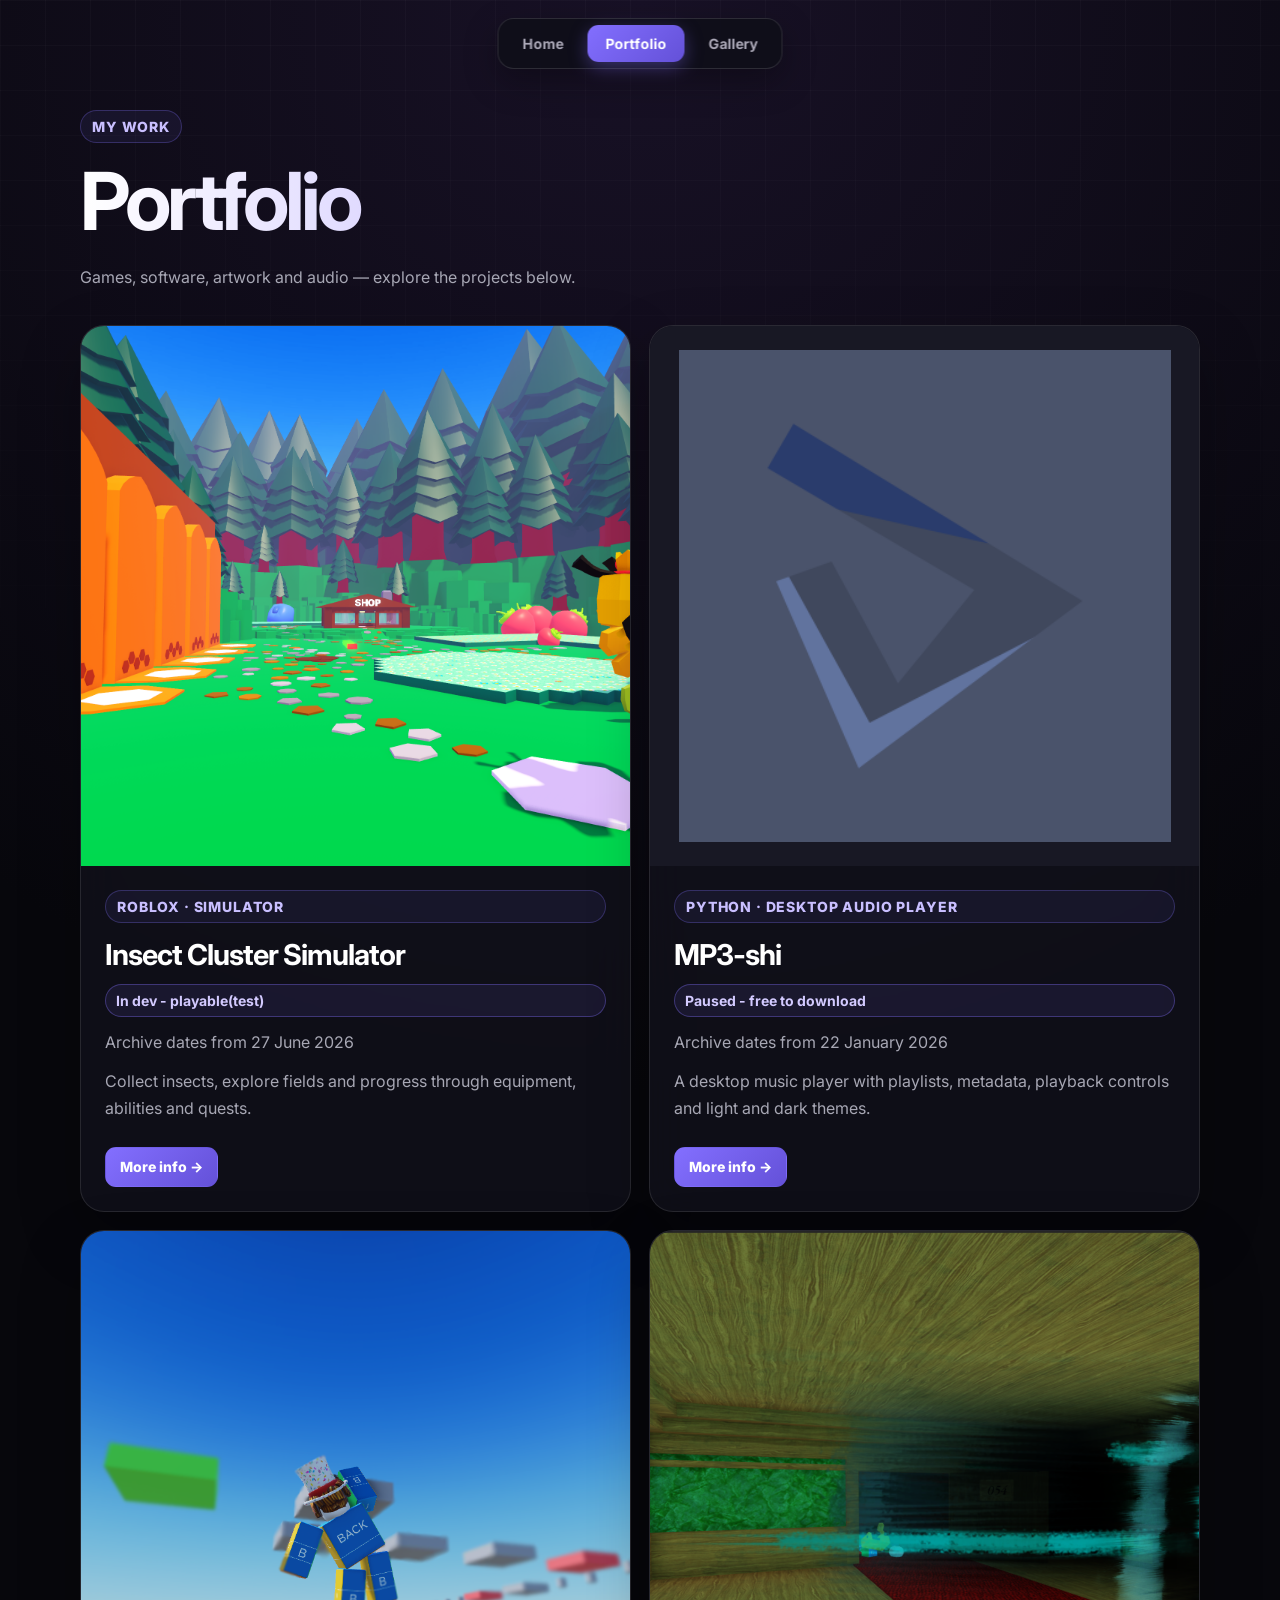
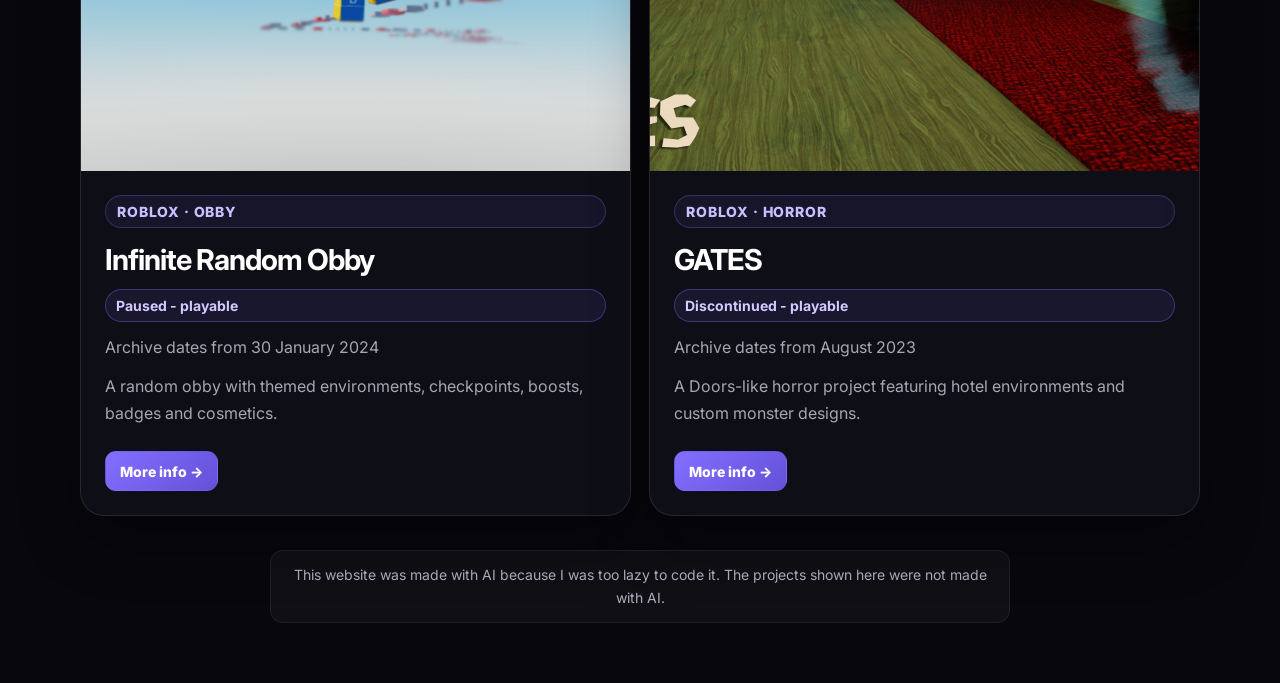
==== commit 79e11777: "Rename portfolio.html to index.html" ====
--- a/index.html
+++ b/index.html
@@ -3,8 +3,8 @@
 <head>
 	<meta charset="UTF-8">
 	<meta name="viewport" content="width=device-width, initial-scale=1.0">
-	<title>Trollmine</title>
-	<meta name="description" content="Trollmine — Roblox developer, creator and designer.">
+	<title>Trollmine — Portfolio</title>
+	<meta name="description" content="Trollmine's portfolio — games, music, art and development work.">
 	<meta name="theme-color" content="#7c5cff">
 
 	<style>
@@ -12,8 +12,7 @@
 
 		:root {
 			--background: #07070c;
-			--card: rgba(18, 18, 29, 0.72);
-			--card-border: rgba(255, 255, 255, 0.1);
+			--card: rgba(18,18,29,.72);
 			--text: #ffffff;
 			--muted: #a7a7b4;
 			--primary: #836fff;
@@ -21,25 +20,13 @@
 			--accent: #58d6ff;
 		}
 
-		* {
-			box-sizing: border-box;
-			margin: 0;
-			padding: 0;
-		}
-
-		html {
-			scroll-behavior: smooth;
-		}
+		* { box-sizing: border-box; margin: 0; padding: 0; }
 
 		body {
 			min-height: 100vh;
-			overflow-x: hidden;
-			display: flex;
-			align-items: center;
-			justify-content: center;
-			padding: 92px 20px 42px;
+			padding: 110px 22px 60px;
 			background:
-				radial-gradient(circle at top, #181126 0%, var(--background) 48%),
+				radial-gradient(circle at top, #181126 0%, var(--background) 46%),
 				var(--background);
 			color: var(--text);
 			font-family: "Inter", sans-serif;
@@ -48,60 +35,12 @@
 		.background-grid {
 			position: fixed;
 			inset: 0;
-			z-index: -5;
+			z-index: -3;
 			background-image:
 				linear-gradient(rgba(255,255,255,.025) 1px, transparent 1px),
 				linear-gradient(90deg, rgba(255,255,255,.025) 1px, transparent 1px);
 			background-size: 45px 45px;
 			mask-image: linear-gradient(to bottom, black, transparent 90%);
-		}
-
-		.noise {
-			position: fixed;
-			inset: 0;
-			z-index: -4;
-			opacity: .04;
-			pointer-events: none;
-			background-image: url("data:image/svg+xml,%3Csvg viewBox='0 0 200 200' xmlns='http://www.w3.org/2000/svg'%3E%3Cfilter id='noise'%3E%3CfeTurbulence type='fractalNoise' baseFrequency='0.8' numOctaves='4' stitchTiles='stitch'/%3E%3C/filter%3E%3Crect width='100%25' height='100%25' filter='url(%23noise)'/%3E%3C/svg%3E");
-		}
-
-		.blob {
-			position: fixed;
-			width: 420px;
-			height: 420px;
-			border-radius: 50%;
-			filter: blur(110px);
-			opacity: .28;
-			z-index: -3;
-			animation: floatBlob 12s ease-in-out infinite alternate;
-		}
-
-		.blob-one {
-			top: -140px;
-			left: -130px;
-			background: var(--primary);
-		}
-
-		.blob-two {
-			right: -150px;
-			bottom: -140px;
-			background: var(--secondary);
-			animation-delay: -4s;
-		}
-
-		.blob-three {
-			top: 40%;
-			left: 55%;
-			width: 280px;
-			height: 280px;
-			background: var(--accent);
-			opacity: .12;
-			animation-delay: -8s;
-		}
-
-		@keyframes floatBlob {
-			from { transform: translate3d(-20px,-15px,0) scale(1); }
-			to { transform: translate3d(45px,35px,0) scale(1.15); }
 		}
 
 		.site-tabs {
@@ -136,480 +75,221 @@
 		}
 
 		.tab-button.active {
-			background: linear-gradient(135deg, #836fff, #6451d8);
+			background: linear-gradient(135deg,#836fff,#6451d8);
 			color: white;
 			box-shadow: 0 6px 18px rgba(131,111,255,.35);
 		}
 
-		.page {
-			width: 100%;
-			max-width: 560px;
-			animation: pageEnter .9s cubic-bezier(.16,1,.3,1);
-		}
-
-		@keyframes pageEnter {
-			from { opacity: 0; transform: translateY(35px) scale(.97); }
-			to { opacity: 1; transform: translateY(0) scale(1); }
-		}
-
-		.card {
-			position: relative;
-			overflow: hidden;
-			padding: 34px;
-			border: 1px solid var(--card-border);
-			border-radius: 28px;
-			background: var(--card);
-			backdrop-filter: blur(24px);
-			box-shadow: 0 30px 80px rgba(0,0,0,.5), inset 0 1px 0 rgba(255,255,255,.08);
-		}
-
-		.card::before {
-			content: "";
-			position: absolute;
-			inset: 0;
-			padding: 1px;
-			border-radius: inherit;
-			background: linear-gradient(135deg, rgba(131,111,255,.65), transparent 35%, transparent 65%, rgba(88,214,255,.3));
-			-webkit-mask: linear-gradient(#fff 0 0) content-box, linear-gradient(#fff 0 0);
-			-webkit-mask-composite: xor;
-			mask-composite: exclude;
-			pointer-events: none;
-		}
-
-		.card-glow {
-			position: absolute;
-			top: -180px;
-			left: 50%;
-			width: 420px;
-			height: 300px;
-			transform: translateX(-50%);
-			background: radial-gradient(circle, rgba(131,111,255,.26), transparent 70%);
-			pointer-events: none;
-		}
-
-		.profile {
-			position: relative;
-			z-index: 1;
-			text-align: center;
-		}
-
-		.avatar-wrapper {
-			position: relative;
-			width: 122px;
-			height: 122px;
-			margin: 0 auto 22px;
-		}
-
-		.avatar-ring {
-			position: absolute;
-			inset: -5px;
-			border-radius: 50%;
-			background: conic-gradient(from 0deg, var(--primary), var(--secondary), var(--accent), var(--primary));
-			animation: rotateRing 5s linear infinite;
-			filter: drop-shadow(0 0 12px rgba(131,111,255,.65));
-		}
-
-		.avatar-ring::after {
-			content: "";
-			position: absolute;
-			inset: 4px;
-			border-radius: 50%;
-			background: #0d0d16;
-		}
-
-		@keyframes rotateRing {
-			to { transform: rotate(360deg); }
-		}
-
-		.avatar {
-			position: absolute;
-			inset: 4px;
-			z-index: 2;
-			width: 114px;
-			height: 114px;
-			border: 4px solid #0d0d16;
-			border-radius: 50%;
-			object-fit: cover;
-			background: linear-gradient(135deg,#24243e,#12121d);
-		}
-
-		.status-dot {
-			position: absolute;
-			right: 7px;
-			bottom: 8px;
-			z-index: 3;
-			width: 23px;
-			height: 23px;
-			border: 5px solid #12121d;
-			border-radius: 50%;
-			background: #23d18b;
-			box-shadow: 0 0 14px rgba(35,209,139,.8);
-		}
-
-		.name-row {
-			display: flex;
-			align-items: center;
-			justify-content: center;
-			gap: 9px;
+		.portfolio {
+			width: min(1120px, 100%);
+			margin: 0 auto;
+		}
+
+		.hero {
+			max-width: 760px;
+			margin-bottom: 34px;
+		}
+
+		.eyebrow {
+			display: inline-flex;
+			padding: 7px 11px;
+			border: 1px solid rgba(131,111,255,.28);
+			border-radius: 999px;
+			background: rgba(131,111,255,.08);
+			color: #c9bfff;
+			font-size: .75rem;
+			font-weight: 800;
+			letter-spacing: .06em;
+			text-transform: uppercase;
 		}
 
 		h1 {
-			font-size: clamp(2rem,8vw,2.8rem);
-			font-weight: 800;
-			letter-spacing: -1.8px;
-			background: linear-gradient(90deg,#fff 5%,#c9bfff 45%,#8ce8ff 100%);
+			margin-top: 14px;
+			font-size: clamp(2.6rem,7vw,5rem);
+			line-height: .98;
+			letter-spacing: -4px;
+			background: linear-gradient(90deg,#fff,#c9bfff 55%,#8ce8ff);
 			-webkit-background-clip: text;
 			background-clip: text;
 			color: transparent;
 		}
 
-		.verified {
-			display: inline-flex;
-			align-items: center;
-			justify-content: center;
-			width: 23px;
-			height: 23px;
+		.hero p {
+			margin-top: 18px;
+			max-width: 650px;
+			color: var(--muted);
+			font-size: 1rem;
+			line-height: 1.75;
+		}
+
+		.project-grid {
+			display: grid;
+			grid-template-columns: repeat(2,minmax(0,1fr));
+			gap: 18px;
+		}
+
+		.project-card {
+			position: relative;
+			overflow: hidden;
+			min-height: 300px;
+			padding: 26px;
+			border: 1px solid rgba(255,255,255,.1);
+			border-radius: 24px;
+			background: var(--card);
+			backdrop-filter: blur(22px);
+			box-shadow: 0 24px 60px rgba(0,0,0,.28);
+			transition: transform .25s cubic-bezier(.16,1,.3,1), border-color .25s ease;
+		}
+
+		.project-card:hover {
+			transform: translateY(-5px);
+			border-color: rgba(131,111,255,.38);
+		}
+
+		.project-card.featured {
+			grid-column: 1 / -1;
+			min-height: 330px;
+		}
+
+		.project-glow {
+			position: absolute;
+			width: 260px;
+			height: 260px;
+			top: -110px;
+			right: -90px;
 			border-radius: 50%;
-			background: linear-gradient(135deg,var(--primary),var(--accent));
-			font-size: 13px;
+			background: var(--primary);
+			filter: blur(90px);
+			opacity: .18;
+			pointer-events: none;
+		}
+
+		.project-number {
+			color: #77778a;
+			font-size: .72rem;
 			font-weight: 800;
-		}
-
-		.username, .bio {
+			letter-spacing: .08em;
+		}
+
+		.project-card h2 {
+			margin-top: 42px;
+			font-size: clamp(1.5rem,4vw,2.2rem);
+			letter-spacing: -1px;
+		}
+
+		.project-card p {
+			margin-top: 12px;
+			max-width: 670px;
 			color: var(--muted);
-		}
-
-		.username {
-			margin-top: 5px;
-			font-size: .9rem;
-		}
-
-		.typing-line {
-			height: 28px;
-			margin-top: 18px;
-			color: #e8e5ff;
-			font-size: 1rem;
-			font-weight: 600;
-		}
-
-		.cursor {
-			margin-left: 2px;
-			color: var(--accent);
-			animation: blink .8s steps(1) infinite;
-		}
-
-		@keyframes blink {
-			50% { opacity: 0; }
-		}
-
-		.bio {
-			max-width: 420px;
-			margin: 13px auto 0;
-			font-size: .94rem;
+			font-size: .92rem;
 			line-height: 1.7;
 		}
 
-		.tags {
+		.project-tags {
 			display: flex;
 			flex-wrap: wrap;
-			justify-content: center;
-			gap: 8px;
+			gap: 7px;
 			margin-top: 20px;
 		}
 
-		.tag {
-			padding: 7px 11px;
+		.project-tag {
+			padding: 6px 9px;
 			border: 1px solid rgba(255,255,255,.08);
 			border-radius: 999px;
 			background: rgba(255,255,255,.045);
-			color: #cac7d8;
-			font-size: .76rem;
-			font-weight: 600;
-		}
-
-		.divider {
-			height: 1px;
-			margin: 27px 0;
-			background: linear-gradient(90deg,transparent,rgba(255,255,255,.12),transparent);
-		}
-
-		.links {
+			color: #cbc8d9;
+			font-size: .72rem;
+			font-weight: 700;
+		}
+
+		.project-actions {
 			display: flex;
-			flex-direction: column;
-			gap: 13px;
-		}
-
-		.link-card {
-			position: relative;
-			display: flex;
+			flex-wrap: wrap;
+			gap: 9px;
+			margin-top: 24px;
+		}
+
+		.project-link {
+			display: inline-flex;
 			align-items: center;
-			width: 100%;
-			min-height: 68px;
-			padding: 13px 17px;
-			overflow: hidden;
-			border: 1px solid rgba(255,255,255,.08);
-			border-radius: 18px;
-			background: rgba(255,255,255,.045);
+			min-height: 40px;
+			padding: 0 14px;
+			border: 1px solid rgba(255,255,255,.1);
+			border-radius: 11px;
+			background: rgba(255,255,255,.06);
 			color: white;
+			font-size: .8rem;
+			font-weight: 800;
 			text-decoration: none;
-			transition: transform .25s cubic-bezier(.16,1,.3,1), border-color .25s ease, background .25s ease;
-		}
-
-		.link-card:hover {
-			transform: translateY(-4px) scale(1.015);
-			border-color: rgba(131,111,255,.42);
-			background: rgba(131,111,255,.09);
-		}
-
-		.link-icon {
-			display: flex;
-			align-items: center;
-			justify-content: center;
-			flex-shrink: 0;
-			width: 43px;
-			height: 43px;
-			margin-right: 14px;
-			border: 1px solid rgba(255,255,255,.08);
+			transition: .2s ease;
+		}
+
+		.project-link.primary {
+			border-color: transparent;
+			background: linear-gradient(135deg,#836fff,#6451d8);
+		}
+
+		.project-link:hover {
+			transform: translateY(-2px);
+			background-color: rgba(255,255,255,.1);
+		}
+
+		.ai-note {
+			max-width: 740px;
+			margin: 34px auto 0;
+			padding: 13px 16px;
+			border: 1px solid rgba(255,255,255,.07);
 			border-radius: 13px;
-			background: rgba(255,255,255,.07);
-			font-size: 1.25rem;
-		}
-
-		.link-info {
-			flex: 1;
-			text-align: left;
-		}
-
-		.link-title {
-			display: block;
-			font-size: .95rem;
-			font-weight: 700;
-		}
-
-		.link-description {
-			display: block;
-			margin-top: 3px;
-			color: var(--muted);
-			font-size: .76rem;
-		}
-
-		.link-arrow {
-			margin-left: 12px;
-			color: var(--muted);
-			font-size: 1.25rem;
-		}
-
-		.footer {
-			margin-top: 25px;
-			color: #676774;
-			font-size: .75rem;
-			text-align: center;
-		}
-
-		.ai-note {
-			margin-top: 14px;
-			padding: 11px 13px;
-			border: 1px solid rgba(255,255,255,.07);
-			border-radius: 12px;
 			background: rgba(255,255,255,.035);
 			color: #858593;
-			font-size: .72rem;
-			line-height: 1.55;
+			font-size: .74rem;
+			line-height: 1.6;
 			text-align: center;
 		}
 
-		.music-button {
-			position: fixed;
-			right: 22px;
-			bottom: 22px;
-			z-index: 220;
-			width: 48px;
-			height: 48px;
-			border: 1px solid rgba(255,255,255,.12);
-			border-radius: 15px;
-			background: rgba(18,18,29,.75);
-			backdrop-filter: blur(18px);
-			color: white;
-			font-size: 1.1rem;
-			cursor: pointer;
-		}
-
-		@media (max-width: 600px) {
-			body { align-items: flex-start; padding: 78px 14px 90px; }
+		@media (max-width: 760px) {
+			body { padding: 92px 14px 40px; }
 			.site-tabs { top: 10px; }
-			.card { padding: 28px 18px; border-radius: 24px; }
-		}
-	</style>
+			.project-grid { grid-template-columns: 1fr; }
+			.project-card.featured { grid-column: auto; }
+			h1 { letter-spacing: -2.5px; }
+		}
+	
+.project-card {padding:0;display:flex;flex-direction:column}.project-cover{width:100%;aspect-ratio:16/9;object-fit:cover;display:block;background:#181824}.project-cover.app-icon{object-fit:contain;padding:24px}.card-body{padding:24px;display:flex;flex-direction:column;flex:1}.project-card h2{margin-top:14px;font-size:1.8rem}.project-card p{font-size:1rem}.project-card .project-actions{margin-top:auto;padding-top:24px}.date{color:#b8b3c8;font-size:.875rem;line-height:1.6;margin-top:12px}.project-tag,.project-link,.eyebrow{font-size:.875rem}.ai-note{font-size:.875rem;color:#b1adbf}.detail-section{margin-top:36px;padding:26px;border:1px solid #ffffff18;border-radius:24px;background:var(--card)}.detail-section h2{margin-bottom:18px}.detail-section p{color:#b8b3c8;line-height:1.8}.detail-hero{margin-top:24px;border-radius:24px;overflow:hidden}.detail-hero img{max-height:540px;object-fit:contain}.media-grid{display:grid;grid-template-columns:repeat(2,minmax(0,1fr));gap:18px}.art-grid{grid-template-columns:repeat(4,minmax(0,1fr))}.media-grid img{width:100%;aspect-ratio:16/9;object-fit:contain;background:#1c1b2a;border-radius:14px}.art-grid img{aspect-ratio:1}.media-grid a{display:block}.media-grid figcaption{color:#b8b3c8;font-size:.875rem;margin-top:9px;overflow-wrap:anywhere}.audio-list{display:grid;grid-template-columns:repeat(2,minmax(0,1fr));gap:18px}.audio-track{padding:16px;background:#ffffff06;border-radius:14px}.audio-track h3{font-size:1rem;margin-bottom:12px}audio{width:100%}.back-link{color:#c9bfff;display:inline-block;margin-bottom:24px}a:focus-visible{outline:3px solid #8ce8ff;outline-offset:5px}.hero{max-width:900px}h1{line-height:1.1;overflow-wrap:anywhere}.source-note{margin-top:18px;font-size:.875rem;color:#b8b3c8;line-height:1.7}@media(max-width:600px){.media-grid,.audio-list{grid-template-columns:1fr}.art-grid{grid-template-columns:repeat(2,minmax(0,1fr))}.detail-section{padding:18px}.tab-button{padding:10px 14px}}@media(prefers-reduced-motion:reduce){*,*::before,*::after{transition:none!important;scroll-behavior:auto!important}}
+
+.project-status,.project-card p.project-status{display:table;margin-top:12px;padding:5px 10px;border:1px solid rgba(131,111,255,.35);border-radius:999px;background:rgba(131,111,255,.10);color:#d3caff;font-size:.875rem;font-weight:700;line-height:1.5}
+</style>
 </head>
 
 <body>
-	
 	<nav class="site-tabs" aria-label="Main navigation">
-		<a class="tab-button active" href="index.html">Home</a>
-		<a class="tab-button" href="portfolio.html">Portfolio</a>
+		<a class="tab-button" href="index.html">Home</a>
+		<a aria-current="page" class="tab-button active" href="portfolio.html">Portfolio</a>
 		<a class="tab-button" href="gallery.html">Gallery</a>
 	</nav>
 
 	<div class="background-grid"></div>
-	<div class="noise"></div>
-	<div class="blob blob-one"></div>
-	<div class="blob blob-two"></div>
-	<div class="blob blob-three"></div>
-
-	<main class="page">
-		<section class="card" id="profileCard">
-			<div class="card-glow"></div>
-
-			<div class="profile">
-				<div class="avatar-wrapper">
-					<div class="avatar-ring"></div>
-					<img class="avatar" src="avatar.png" alt="Trollmine profile picture">
-					<div class="status-dot" title="Online"></div>
-				</div>
-
-				<div class="name-row">
-					<h1>Trollmine</h1>
-					<span class="verified" title="Verified">✓</span>
-				</div>
-
-				<p class="username">@trollmine</p>
-
-				<div class="typing-line">
-					<span id="typingText"></span><span class="cursor">|</span>
-				</div>
-
-				<p class="bio">
-					Building games, interfaces and cool digital experiences.
-					Mostly working with Roblox Studio and turning random ideas into real projects.
-				</p>
-
-				<div class="tags">
-					<span class="tag">Roblox Developer</span>
-					<span class="tag">Lua</span>
-					<span class="tag">UI Designer</span>
-					<span class="tag">Game Creator</span>
-				</div>
-			</div>
-
-			<div class="divider"></div>
-
-			<div class="links">
-				<a class="link-card" href="https://discord.gg/h6HXbB6Mvs" target="_blank" rel="noopener noreferrer">
-					<div class="link-icon">💬</div>
-					<div class="link-info">
-						<span class="link-title">Discord</span>
-						<span class="link-description">Join my community</span>
-					</div>
-					<span class="link-arrow">›</span>
-				</a>
-
-				<a class="link-card" href="https://github.com/trollmine" target="_blank" rel="noopener noreferrer">
-					<div class="link-icon">⌨</div>
-					<div class="link-info">
-						<span class="link-title">GitHub</span>
-						<span class="link-description">Check out my projects</span>
-					</div>
-					<span class="link-arrow">›</span>
-				</a>
-
-				<a class="link-card" href="https://www.roblox.com/users/3522553826/profile" target="_blank" rel="noopener noreferrer">
-					<div class="link-icon">◈</div>
-					<div class="link-info">
-						<span class="link-title">Roblox</span>
-						<span class="link-description">View my Roblox profile</span>
-					</div>
-					<span class="link-arrow">›</span>
-				</a>
-
-				<a class="link-card" href="https://youtube.com/@TrollmineOFF" target="_blank" rel="noopener noreferrer">
-					<div class="link-icon">▶</div>
-					<div class="link-info">
-						<span class="link-title">YouTube</span>
-						<span class="link-description">Watch my content</span>
-					</div>
-					<span class="link-arrow">›</span>
-				</a>
-			</div>
-
-			<p class="footer">Made by Trollmine</p>
-			
+
+	<main class="portfolio">
+		<header class="hero">
+			<span class="eyebrow">My work</span>
+			<h1>Portfolio</h1>
+			<p>
+				Games, software, artwork and audio — explore the projects below.
+			</p>
+		</header>
+
+		<section class="project-grid" aria-label="Projects"><article class="project-card"><img class="project-cover " src="assets/projects/ics/TheMeadow.png" alt="Insect Cluster Simulator — project artwork" width="960" height="540"><div class="card-body"><span class="eyebrow">Roblox · Simulator</span><h2>Insect Cluster Simulator</h2><p class="project-status">In dev - playable(test)</p><p class="date">Archive dates from <time datetime="2026-06-27">27 June 2026</time></p><p>Collect insects, explore fields and progress through equipment, abilities and quests.</p><div class="project-actions"><a class="project-link primary" href="projects/ics.html" aria-label="More info about Insect Cluster Simulator">More info →</a></div></div></article>
+<article class="project-card"><img class="project-cover app-icon" src="assets/projects/mp3-shi/Icon.png" alt="MP3-shi — application icon" width="960" height="540"><div class="card-body"><span class="eyebrow">Python · Desktop audio player</span><h2>MP3-shi</h2><p class="project-status">Paused - free to download</p><p class="date">Archive dates from <time datetime="2026-01-22">22 January 2026</time></p><p>A desktop music player with playlists, metadata, playback controls and light and dark themes.</p><div class="project-actions"><a class="project-link primary" href="projects/mp3-shi.html" aria-label="More info about MP3-shi">More info →</a></div></div></article>
+<article class="project-card"><img class="project-cover " src="assets/projects/iro/Thumbnail1.png" alt="Infinite Random Obby — project artwork" width="960" height="540"><div class="card-body"><span class="eyebrow">Roblox · Obby</span><h2>Infinite Random Obby</h2><p class="project-status">Paused - playable</p><p class="date">Archive dates from <time datetime="2024-01-30">30 January 2024</time></p><p>A random obby with themed environments, checkpoints, boosts, badges and cosmetics.</p><div class="project-actions"><a class="project-link primary" href="projects/iro.html" aria-label="More info about Infinite Random Obby">More info →</a></div></div></article>
+<article class="project-card"><img class="project-cover " src="assets/projects/gates/GatesThumbNails1.png" alt="GATES — project artwork" width="960" height="540"><div class="card-body"><span class="eyebrow">Roblox · Horror</span><h2>GATES</h2><p class="project-status">Discontinued - playable</p><p class="date">Archive dates from <time datetime="2023-08">August 2023</time></p><p>A Doors-like horror project featuring hotel environments and custom monster designs.</p><div class="project-actions"><a class="project-link primary" href="projects/gates.html" aria-label="More info about GATES">More info →</a></div></div></article></section>
+
+		
 	<p class="ai-note">
 		This website was made with AI because I was too lazy to code it.
 		The projects shown here were not made with AI.
 	</p>
 
-		</section>
 	</main>
-
-	<button class="music-button" id="musicButton" type="button" title="Toggle background music">❚❚</button>
-	<audio id="backgroundMusic" preload="auto" loop>
-		<source src="./music.mp3" type="audio/mpeg">
-	</audio>
-
-	<script>
-		const typingText = document.getElementById("typingText");
-		const phrases = ["Roblox Developer", "Game Creator", "UI Designer", "Turning ideas into games"];
-		let phraseIndex = 0;
-		let characterIndex = 0;
-		let deleting = false;
-
-		function animateTyping() {
-			const phrase = phrases[phraseIndex];
-			typingText.textContent = phrase.substring(0, characterIndex);
-
-			if (!deleting && characterIndex < phrase.length) {
-				characterIndex++;
-				setTimeout(animateTyping, 75);
-			} else if (!deleting) {
-				deleting = true;
-				setTimeout(animateTyping, 1250);
-			} else if (characterIndex > 0) {
-				characterIndex--;
-				setTimeout(animateTyping, 38);
-			} else {
-				deleting = false;
-				phraseIndex = (phraseIndex + 1) % phrases.length;
-				setTimeout(animateTyping, 260);
-			}
-		}
-
-		animateTyping();
-
-		const musicButton = document.getElementById("musicButton");
-		const backgroundMusic = document.getElementById("backgroundMusic");
-		const MUSIC_PREFERENCE_KEY = "trollmineMusicEnabled";
-		let musicEnabled = localStorage.getItem(MUSIC_PREFERENCE_KEY) !== "off";
-
-		function updateMusicButton() {
-			const playing = musicEnabled && !backgroundMusic.paused;
-			musicButton.textContent = playing ? "❚❚" : "▶";
-			musicButton.title = playing ? "Pause background music" : "Play background music";
-		}
-
-		async function playMusic() {
-			if (!musicEnabled) return;
-			try { await backgroundMusic.play(); } catch {}
-			updateMusicButton();
-		}
-
-		musicButton.addEventListener("click", async event => {
-			event.stopPropagation();
-
-			if (musicEnabled && !backgroundMusic.paused) {
-				musicEnabled = false;
-				localStorage.setItem(MUSIC_PREFERENCE_KEY, "off");
-				backgroundMusic.pause();
-			} else {
-				musicEnabled = true;
-				localStorage.setItem(MUSIC_PREFERENCE_KEY, "on");
-				await playMusic();
-			}
-
-			updateMusicButton();
-		});
-
-		document.addEventListener("click", () => playMusic(), { once: true });
-		updateMusicButton();
-	</script>
 </body>
 </html>
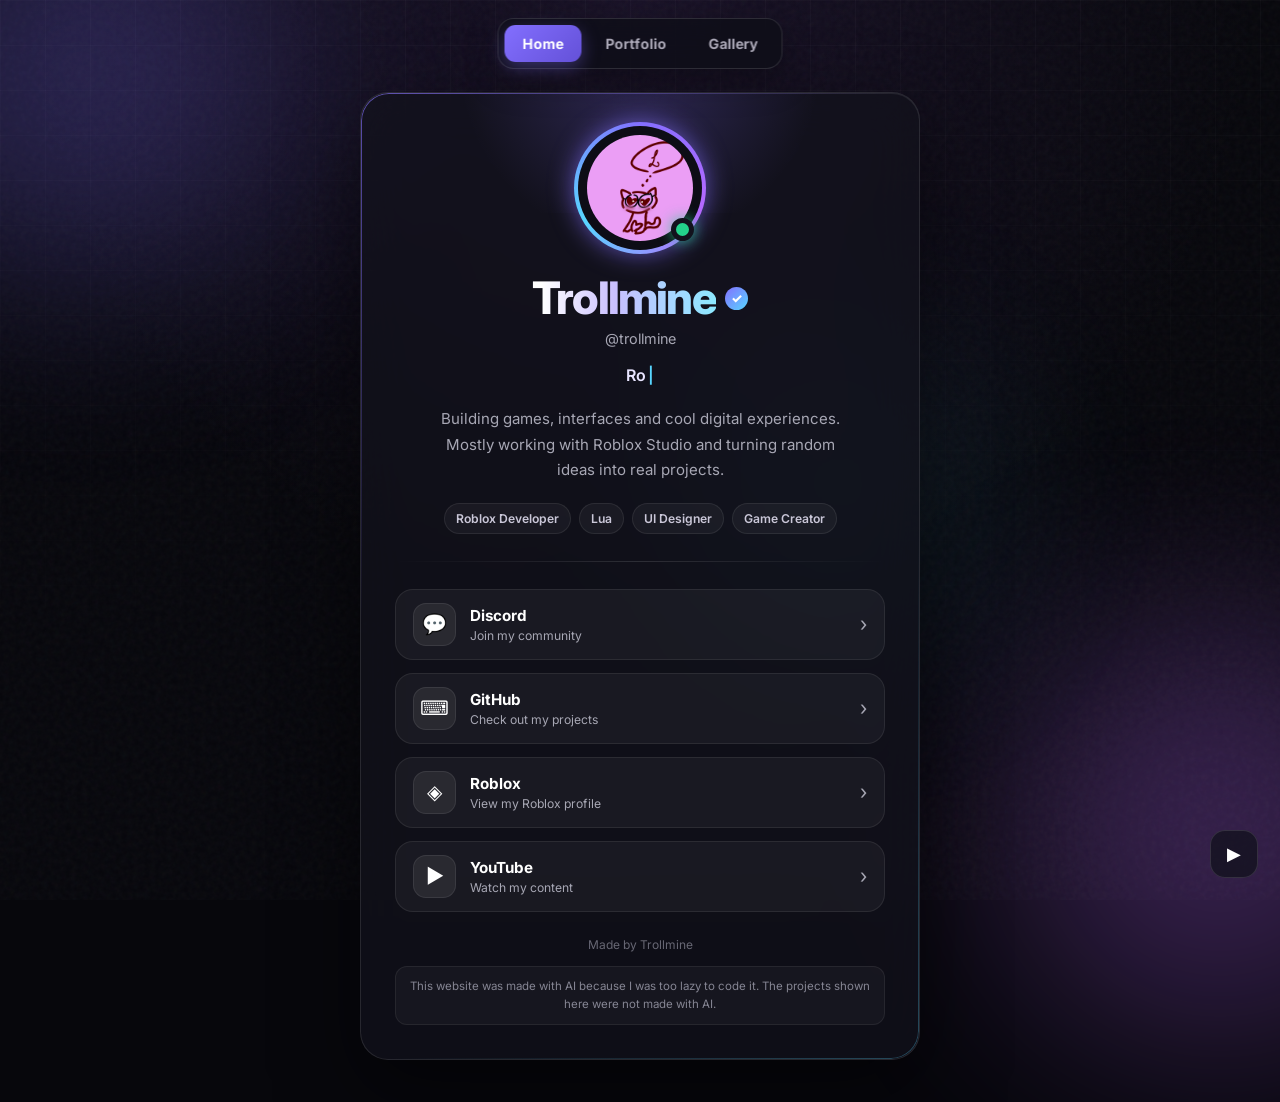
==== commit ad2d68b9: "Add files via upload" ====
--- a/index.html
+++ b/index.html
@@ -3,8 +3,8 @@
 <head>
 	<meta charset="UTF-8">
 	<meta name="viewport" content="width=device-width, initial-scale=1.0">
-	<title>Trollmine — Portfolio</title>
-	<meta name="description" content="Trollmine's portfolio — games, music, art and development work.">
+	<title>Trollmine</title>
+	<meta name="description" content="Trollmine — Roblox developer, creator and designer.">
 	<meta name="theme-color" content="#7c5cff">
 
 	<style>
@@ -12,7 +12,8 @@
 
 		:root {
 			--background: #07070c;
-			--card: rgba(18,18,29,.72);
+			--card: rgba(18, 18, 29, 0.72);
+			--card-border: rgba(255, 255, 255, 0.1);
 			--text: #ffffff;
 			--muted: #a7a7b4;
 			--primary: #836fff;
@@ -20,13 +21,25 @@
 			--accent: #58d6ff;
 		}
 
-		* { box-sizing: border-box; margin: 0; padding: 0; }
+		* {
+			box-sizing: border-box;
+			margin: 0;
+			padding: 0;
+		}
+
+		html {
+			scroll-behavior: smooth;
+		}
 
 		body {
 			min-height: 100vh;
-			padding: 110px 22px 60px;
+			overflow-x: hidden;
+			display: flex;
+			align-items: center;
+			justify-content: center;
+			padding: 92px 20px 42px;
 			background:
-				radial-gradient(circle at top, #181126 0%, var(--background) 46%),
+				radial-gradient(circle at top, #181126 0%, var(--background) 48%),
 				var(--background);
 			color: var(--text);
 			font-family: "Inter", sans-serif;
@@ -35,12 +48,60 @@
 		.background-grid {
 			position: fixed;
 			inset: 0;
-			z-index: -3;
+			z-index: -5;
 			background-image:
 				linear-gradient(rgba(255,255,255,.025) 1px, transparent 1px),
 				linear-gradient(90deg, rgba(255,255,255,.025) 1px, transparent 1px);
 			background-size: 45px 45px;
 			mask-image: linear-gradient(to bottom, black, transparent 90%);
+		}
+
+		.noise {
+			position: fixed;
+			inset: 0;
+			z-index: -4;
+			opacity: .04;
+			pointer-events: none;
+			background-image: url("data:image/svg+xml,%3Csvg viewBox='0 0 200 200' xmlns='http://www.w3.org/2000/svg'%3E%3Cfilter id='noise'%3E%3CfeTurbulence type='fractalNoise' baseFrequency='0.8' numOctaves='4' stitchTiles='stitch'/%3E%3C/filter%3E%3Crect width='100%25' height='100%25' filter='url(%23noise)'/%3E%3C/svg%3E");
+		}
+
+		.blob {
+			position: fixed;
+			width: 420px;
+			height: 420px;
+			border-radius: 50%;
+			filter: blur(110px);
+			opacity: .28;
+			z-index: -3;
+			animation: floatBlob 12s ease-in-out infinite alternate;
+		}
+
+		.blob-one {
+			top: -140px;
+			left: -130px;
+			background: var(--primary);
+		}
+
+		.blob-two {
+			right: -150px;
+			bottom: -140px;
+			background: var(--secondary);
+			animation-delay: -4s;
+		}
+
+		.blob-three {
+			top: 40%;
+			left: 55%;
+			width: 280px;
+			height: 280px;
+			background: var(--accent);
+			opacity: .12;
+			animation-delay: -8s;
+		}
+
+		@keyframes floatBlob {
+			from { transform: translate3d(-20px,-15px,0) scale(1); }
+			to { transform: translate3d(45px,35px,0) scale(1.15); }
 		}
 
 		.site-tabs {
@@ -75,221 +136,480 @@
 		}
 
 		.tab-button.active {
-			background: linear-gradient(135deg,#836fff,#6451d8);
+			background: linear-gradient(135deg, #836fff, #6451d8);
 			color: white;
 			box-shadow: 0 6px 18px rgba(131,111,255,.35);
 		}
 
-		.portfolio {
-			width: min(1120px, 100%);
-			margin: 0 auto;
-		}
-
-		.hero {
-			max-width: 760px;
-			margin-bottom: 34px;
-		}
-
-		.eyebrow {
-			display: inline-flex;
-			padding: 7px 11px;
-			border: 1px solid rgba(131,111,255,.28);
-			border-radius: 999px;
-			background: rgba(131,111,255,.08);
-			color: #c9bfff;
-			font-size: .75rem;
+		.page {
+			width: 100%;
+			max-width: 560px;
+			animation: pageEnter .9s cubic-bezier(.16,1,.3,1);
+		}
+
+		@keyframes pageEnter {
+			from { opacity: 0; transform: translateY(35px) scale(.97); }
+			to { opacity: 1; transform: translateY(0) scale(1); }
+		}
+
+		.card {
+			position: relative;
+			overflow: hidden;
+			padding: 34px;
+			border: 1px solid var(--card-border);
+			border-radius: 28px;
+			background: var(--card);
+			backdrop-filter: blur(24px);
+			box-shadow: 0 30px 80px rgba(0,0,0,.5), inset 0 1px 0 rgba(255,255,255,.08);
+		}
+
+		.card::before {
+			content: "";
+			position: absolute;
+			inset: 0;
+			padding: 1px;
+			border-radius: inherit;
+			background: linear-gradient(135deg, rgba(131,111,255,.65), transparent 35%, transparent 65%, rgba(88,214,255,.3));
+			-webkit-mask: linear-gradient(#fff 0 0) content-box, linear-gradient(#fff 0 0);
+			-webkit-mask-composite: xor;
+			mask-composite: exclude;
+			pointer-events: none;
+		}
+
+		.card-glow {
+			position: absolute;
+			top: -180px;
+			left: 50%;
+			width: 420px;
+			height: 300px;
+			transform: translateX(-50%);
+			background: radial-gradient(circle, rgba(131,111,255,.26), transparent 70%);
+			pointer-events: none;
+		}
+
+		.profile {
+			position: relative;
+			z-index: 1;
+			text-align: center;
+		}
+
+		.avatar-wrapper {
+			position: relative;
+			width: 122px;
+			height: 122px;
+			margin: 0 auto 22px;
+		}
+
+		.avatar-ring {
+			position: absolute;
+			inset: -5px;
+			border-radius: 50%;
+			background: conic-gradient(from 0deg, var(--primary), var(--secondary), var(--accent), var(--primary));
+			animation: rotateRing 5s linear infinite;
+			filter: drop-shadow(0 0 12px rgba(131,111,255,.65));
+		}
+
+		.avatar-ring::after {
+			content: "";
+			position: absolute;
+			inset: 4px;
+			border-radius: 50%;
+			background: #0d0d16;
+		}
+
+		@keyframes rotateRing {
+			to { transform: rotate(360deg); }
+		}
+
+		.avatar {
+			position: absolute;
+			inset: 4px;
+			z-index: 2;
+			width: 114px;
+			height: 114px;
+			border: 4px solid #0d0d16;
+			border-radius: 50%;
+			object-fit: cover;
+			background: linear-gradient(135deg,#24243e,#12121d);
+		}
+
+		.status-dot {
+			position: absolute;
+			right: 7px;
+			bottom: 8px;
+			z-index: 3;
+			width: 23px;
+			height: 23px;
+			border: 5px solid #12121d;
+			border-radius: 50%;
+			background: #23d18b;
+			box-shadow: 0 0 14px rgba(35,209,139,.8);
+		}
+
+		.name-row {
+			display: flex;
+			align-items: center;
+			justify-content: center;
+			gap: 9px;
+		}
+
+		h1 {
+			font-size: clamp(2rem,8vw,2.8rem);
 			font-weight: 800;
-			letter-spacing: .06em;
-			text-transform: uppercase;
-		}
-
-		h1 {
-			margin-top: 14px;
-			font-size: clamp(2.6rem,7vw,5rem);
-			line-height: .98;
-			letter-spacing: -4px;
-			background: linear-gradient(90deg,#fff,#c9bfff 55%,#8ce8ff);
+			letter-spacing: -1.8px;
+			background: linear-gradient(90deg,#fff 5%,#c9bfff 45%,#8ce8ff 100%);
 			-webkit-background-clip: text;
 			background-clip: text;
 			color: transparent;
 		}
 
-		.hero p {
+		.verified {
+			display: inline-flex;
+			align-items: center;
+			justify-content: center;
+			width: 23px;
+			height: 23px;
+			border-radius: 50%;
+			background: linear-gradient(135deg,var(--primary),var(--accent));
+			font-size: 13px;
+			font-weight: 800;
+		}
+
+		.username, .bio {
+			color: var(--muted);
+		}
+
+		.username {
+			margin-top: 5px;
+			font-size: .9rem;
+		}
+
+		.typing-line {
+			height: 28px;
 			margin-top: 18px;
-			max-width: 650px;
-			color: var(--muted);
+			color: #e8e5ff;
 			font-size: 1rem;
-			line-height: 1.75;
-		}
-
-		.project-grid {
-			display: grid;
-			grid-template-columns: repeat(2,minmax(0,1fr));
-			gap: 18px;
-		}
-
-		.project-card {
-			position: relative;
-			overflow: hidden;
-			min-height: 300px;
-			padding: 26px;
-			border: 1px solid rgba(255,255,255,.1);
-			border-radius: 24px;
-			background: var(--card);
-			backdrop-filter: blur(22px);
-			box-shadow: 0 24px 60px rgba(0,0,0,.28);
-			transition: transform .25s cubic-bezier(.16,1,.3,1), border-color .25s ease;
-		}
-
-		.project-card:hover {
-			transform: translateY(-5px);
-			border-color: rgba(131,111,255,.38);
-		}
-
-		.project-card.featured {
-			grid-column: 1 / -1;
-			min-height: 330px;
-		}
-
-		.project-glow {
-			position: absolute;
-			width: 260px;
-			height: 260px;
-			top: -110px;
-			right: -90px;
-			border-radius: 50%;
-			background: var(--primary);
-			filter: blur(90px);
-			opacity: .18;
-			pointer-events: none;
-		}
-
-		.project-number {
-			color: #77778a;
-			font-size: .72rem;
-			font-weight: 800;
-			letter-spacing: .08em;
-		}
-
-		.project-card h2 {
-			margin-top: 42px;
-			font-size: clamp(1.5rem,4vw,2.2rem);
-			letter-spacing: -1px;
-		}
-
-		.project-card p {
-			margin-top: 12px;
-			max-width: 670px;
-			color: var(--muted);
-			font-size: .92rem;
+			font-weight: 600;
+		}
+
+		.cursor {
+			margin-left: 2px;
+			color: var(--accent);
+			animation: blink .8s steps(1) infinite;
+		}
+
+		@keyframes blink {
+			50% { opacity: 0; }
+		}
+
+		.bio {
+			max-width: 420px;
+			margin: 13px auto 0;
+			font-size: .94rem;
 			line-height: 1.7;
 		}
 
-		.project-tags {
+		.tags {
 			display: flex;
 			flex-wrap: wrap;
-			gap: 7px;
+			justify-content: center;
+			gap: 8px;
 			margin-top: 20px;
 		}
 
-		.project-tag {
-			padding: 6px 9px;
+		.tag {
+			padding: 7px 11px;
 			border: 1px solid rgba(255,255,255,.08);
 			border-radius: 999px;
 			background: rgba(255,255,255,.045);
-			color: #cbc8d9;
-			font-size: .72rem;
+			color: #cac7d8;
+			font-size: .76rem;
+			font-weight: 600;
+		}
+
+		.divider {
+			height: 1px;
+			margin: 27px 0;
+			background: linear-gradient(90deg,transparent,rgba(255,255,255,.12),transparent);
+		}
+
+		.links {
+			display: flex;
+			flex-direction: column;
+			gap: 13px;
+		}
+
+		.link-card {
+			position: relative;
+			display: flex;
+			align-items: center;
+			width: 100%;
+			min-height: 68px;
+			padding: 13px 17px;
+			overflow: hidden;
+			border: 1px solid rgba(255,255,255,.08);
+			border-radius: 18px;
+			background: rgba(255,255,255,.045);
+			color: white;
+			text-decoration: none;
+			transition: transform .25s cubic-bezier(.16,1,.3,1), border-color .25s ease, background .25s ease;
+		}
+
+		.link-card:hover {
+			transform: translateY(-4px) scale(1.015);
+			border-color: rgba(131,111,255,.42);
+			background: rgba(131,111,255,.09);
+		}
+
+		.link-icon {
+			display: flex;
+			align-items: center;
+			justify-content: center;
+			flex-shrink: 0;
+			width: 43px;
+			height: 43px;
+			margin-right: 14px;
+			border: 1px solid rgba(255,255,255,.08);
+			border-radius: 13px;
+			background: rgba(255,255,255,.07);
+			font-size: 1.25rem;
+		}
+
+		.link-info {
+			flex: 1;
+			text-align: left;
+		}
+
+		.link-title {
+			display: block;
+			font-size: .95rem;
 			font-weight: 700;
 		}
 
-		.project-actions {
-			display: flex;
-			flex-wrap: wrap;
-			gap: 9px;
-			margin-top: 24px;
-		}
-
-		.project-link {
-			display: inline-flex;
-			align-items: center;
-			min-height: 40px;
-			padding: 0 14px;
-			border: 1px solid rgba(255,255,255,.1);
-			border-radius: 11px;
-			background: rgba(255,255,255,.06);
-			color: white;
-			font-size: .8rem;
-			font-weight: 800;
-			text-decoration: none;
-			transition: .2s ease;
-		}
-
-		.project-link.primary {
-			border-color: transparent;
-			background: linear-gradient(135deg,#836fff,#6451d8);
-		}
-
-		.project-link:hover {
-			transform: translateY(-2px);
-			background-color: rgba(255,255,255,.1);
+		.link-description {
+			display: block;
+			margin-top: 3px;
+			color: var(--muted);
+			font-size: .76rem;
+		}
+
+		.link-arrow {
+			margin-left: 12px;
+			color: var(--muted);
+			font-size: 1.25rem;
+		}
+
+		.footer {
+			margin-top: 25px;
+			color: #676774;
+			font-size: .75rem;
+			text-align: center;
 		}
 
 		.ai-note {
-			max-width: 740px;
-			margin: 34px auto 0;
-			padding: 13px 16px;
+			margin-top: 14px;
+			padding: 11px 13px;
 			border: 1px solid rgba(255,255,255,.07);
-			border-radius: 13px;
+			border-radius: 12px;
 			background: rgba(255,255,255,.035);
 			color: #858593;
-			font-size: .74rem;
-			line-height: 1.6;
+			font-size: .72rem;
+			line-height: 1.55;
 			text-align: center;
 		}
 
-		@media (max-width: 760px) {
-			body { padding: 92px 14px 40px; }
+		.music-button {
+			position: fixed;
+			right: 22px;
+			bottom: 22px;
+			z-index: 220;
+			width: 48px;
+			height: 48px;
+			border: 1px solid rgba(255,255,255,.12);
+			border-radius: 15px;
+			background: rgba(18,18,29,.75);
+			backdrop-filter: blur(18px);
+			color: white;
+			font-size: 1.1rem;
+			cursor: pointer;
+		}
+
+		@media (max-width: 600px) {
+			body { align-items: flex-start; padding: 78px 14px 90px; }
 			.site-tabs { top: 10px; }
-			.project-grid { grid-template-columns: 1fr; }
-			.project-card.featured { grid-column: auto; }
-			h1 { letter-spacing: -2.5px; }
-		}
+			.card { padding: 28px 18px; border-radius: 24px; }
+		}
+	</style>
+</head>
+
+<body>
 	
-.project-card {padding:0;display:flex;flex-direction:column}.project-cover{width:100%;aspect-ratio:16/9;object-fit:cover;display:block;background:#181824}.project-cover.app-icon{object-fit:contain;padding:24px}.card-body{padding:24px;display:flex;flex-direction:column;flex:1}.project-card h2{margin-top:14px;font-size:1.8rem}.project-card p{font-size:1rem}.project-card .project-actions{margin-top:auto;padding-top:24px}.date{color:#b8b3c8;font-size:.875rem;line-height:1.6;margin-top:12px}.project-tag,.project-link,.eyebrow{font-size:.875rem}.ai-note{font-size:.875rem;color:#b1adbf}.detail-section{margin-top:36px;padding:26px;border:1px solid #ffffff18;border-radius:24px;background:var(--card)}.detail-section h2{margin-bottom:18px}.detail-section p{color:#b8b3c8;line-height:1.8}.detail-hero{margin-top:24px;border-radius:24px;overflow:hidden}.detail-hero img{max-height:540px;object-fit:contain}.media-grid{display:grid;grid-template-columns:repeat(2,minmax(0,1fr));gap:18px}.art-grid{grid-template-columns:repeat(4,minmax(0,1fr))}.media-grid img{width:100%;aspect-ratio:16/9;object-fit:contain;background:#1c1b2a;border-radius:14px}.art-grid img{aspect-ratio:1}.media-grid a{display:block}.media-grid figcaption{color:#b8b3c8;font-size:.875rem;margin-top:9px;overflow-wrap:anywhere}.audio-list{display:grid;grid-template-columns:repeat(2,minmax(0,1fr));gap:18px}.audio-track{padding:16px;background:#ffffff06;border-radius:14px}.audio-track h3{font-size:1rem;margin-bottom:12px}audio{width:100%}.back-link{color:#c9bfff;display:inline-block;margin-bottom:24px}a:focus-visible{outline:3px solid #8ce8ff;outline-offset:5px}.hero{max-width:900px}h1{line-height:1.1;overflow-wrap:anywhere}.source-note{margin-top:18px;font-size:.875rem;color:#b8b3c8;line-height:1.7}@media(max-width:600px){.media-grid,.audio-list{grid-template-columns:1fr}.art-grid{grid-template-columns:repeat(2,minmax(0,1fr))}.detail-section{padding:18px}.tab-button{padding:10px 14px}}@media(prefers-reduced-motion:reduce){*,*::before,*::after{transition:none!important;scroll-behavior:auto!important}}
-
-.project-status,.project-card p.project-status{display:table;margin-top:12px;padding:5px 10px;border:1px solid rgba(131,111,255,.35);border-radius:999px;background:rgba(131,111,255,.10);color:#d3caff;font-size:.875rem;font-weight:700;line-height:1.5}
-</style>
-</head>
-
-<body>
 	<nav class="site-tabs" aria-label="Main navigation">
-		<a class="tab-button" href="index.html">Home</a>
-		<a aria-current="page" class="tab-button active" href="portfolio.html">Portfolio</a>
+		<a class="tab-button active" href="index.html">Home</a>
+		<a class="tab-button" href="portfolio.html">Portfolio</a>
 		<a class="tab-button" href="gallery.html">Gallery</a>
 	</nav>
 
 	<div class="background-grid"></div>
-
-	<main class="portfolio">
-		<header class="hero">
-			<span class="eyebrow">My work</span>
-			<h1>Portfolio</h1>
-			<p>
-				Games, software, artwork and audio — explore the projects below.
-			</p>
-		</header>
-
-		<section class="project-grid" aria-label="Projects"><article class="project-card"><img class="project-cover " src="assets/projects/ics/TheMeadow.png" alt="Insect Cluster Simulator — project artwork" width="960" height="540"><div class="card-body"><span class="eyebrow">Roblox · Simulator</span><h2>Insect Cluster Simulator</h2><p class="project-status">In dev - playable(test)</p><p class="date">Archive dates from <time datetime="2026-06-27">27 June 2026</time></p><p>Collect insects, explore fields and progress through equipment, abilities and quests.</p><div class="project-actions"><a class="project-link primary" href="projects/ics.html" aria-label="More info about Insect Cluster Simulator">More info →</a></div></div></article>
-<article class="project-card"><img class="project-cover app-icon" src="assets/projects/mp3-shi/Icon.png" alt="MP3-shi — application icon" width="960" height="540"><div class="card-body"><span class="eyebrow">Python · Desktop audio player</span><h2>MP3-shi</h2><p class="project-status">Paused - free to download</p><p class="date">Archive dates from <time datetime="2026-01-22">22 January 2026</time></p><p>A desktop music player with playlists, metadata, playback controls and light and dark themes.</p><div class="project-actions"><a class="project-link primary" href="projects/mp3-shi.html" aria-label="More info about MP3-shi">More info →</a></div></div></article>
-<article class="project-card"><img class="project-cover " src="assets/projects/iro/Thumbnail1.png" alt="Infinite Random Obby — project artwork" width="960" height="540"><div class="card-body"><span class="eyebrow">Roblox · Obby</span><h2>Infinite Random Obby</h2><p class="project-status">Paused - playable</p><p class="date">Archive dates from <time datetime="2024-01-30">30 January 2024</time></p><p>A random obby with themed environments, checkpoints, boosts, badges and cosmetics.</p><div class="project-actions"><a class="project-link primary" href="projects/iro.html" aria-label="More info about Infinite Random Obby">More info →</a></div></div></article>
-<article class="project-card"><img class="project-cover " src="assets/projects/gates/GatesThumbNails1.png" alt="GATES — project artwork" width="960" height="540"><div class="card-body"><span class="eyebrow">Roblox · Horror</span><h2>GATES</h2><p class="project-status">Discontinued - playable</p><p class="date">Archive dates from <time datetime="2023-08">August 2023</time></p><p>A Doors-like horror project featuring hotel environments and custom monster designs.</p><div class="project-actions"><a class="project-link primary" href="projects/gates.html" aria-label="More info about GATES">More info →</a></div></div></article></section>
-
-		
+	<div class="noise"></div>
+	<div class="blob blob-one"></div>
+	<div class="blob blob-two"></div>
+	<div class="blob blob-three"></div>
+
+	<main class="page">
+		<section class="card" id="profileCard">
+			<div class="card-glow"></div>
+
+			<div class="profile">
+				<div class="avatar-wrapper">
+					<div class="avatar-ring"></div>
+					<img class="avatar" src="avatar.png" alt="Trollmine profile picture">
+					<div class="status-dot" title="Online"></div>
+				</div>
+
+				<div class="name-row">
+					<h1>Trollmine</h1>
+					<span class="verified" title="Verified">✓</span>
+				</div>
+
+				<p class="username">@trollmine</p>
+
+				<div class="typing-line">
+					<span id="typingText"></span><span class="cursor">|</span>
+				</div>
+
+				<p class="bio">
+					Building games, interfaces and cool digital experiences.
+					Mostly working with Roblox Studio and turning random ideas into real projects.
+				</p>
+
+				<div class="tags">
+					<span class="tag">Roblox Developer</span>
+					<span class="tag">Lua</span>
+					<span class="tag">UI Designer</span>
+					<span class="tag">Game Creator</span>
+				</div>
+			</div>
+
+			<div class="divider"></div>
+
+			<div class="links">
+				<a class="link-card" href="https://discord.gg/h6HXbB6Mvs" target="_blank" rel="noopener noreferrer">
+					<div class="link-icon">💬</div>
+					<div class="link-info">
+						<span class="link-title">Discord</span>
+						<span class="link-description">Join my community</span>
+					</div>
+					<span class="link-arrow">›</span>
+				</a>
+
+				<a class="link-card" href="https://github.com/trollmine" target="_blank" rel="noopener noreferrer">
+					<div class="link-icon">⌨</div>
+					<div class="link-info">
+						<span class="link-title">GitHub</span>
+						<span class="link-description">Check out my projects</span>
+					</div>
+					<span class="link-arrow">›</span>
+				</a>
+
+				<a class="link-card" href="https://www.roblox.com/users/3522553826/profile" target="_blank" rel="noopener noreferrer">
+					<div class="link-icon">◈</div>
+					<div class="link-info">
+						<span class="link-title">Roblox</span>
+						<span class="link-description">View my Roblox profile</span>
+					</div>
+					<span class="link-arrow">›</span>
+				</a>
+
+				<a class="link-card" href="https://youtube.com/@TrollmineOFF" target="_blank" rel="noopener noreferrer">
+					<div class="link-icon">▶</div>
+					<div class="link-info">
+						<span class="link-title">YouTube</span>
+						<span class="link-description">Watch my content</span>
+					</div>
+					<span class="link-arrow">›</span>
+				</a>
+			</div>
+
+			<p class="footer">Made by Trollmine</p>
+			
 	<p class="ai-note">
 		This website was made with AI because I was too lazy to code it.
 		The projects shown here were not made with AI.
 	</p>
 
+		</section>
 	</main>
+
+	<button class="music-button" id="musicButton" type="button" title="Toggle background music">❚❚</button>
+	<audio id="backgroundMusic" preload="auto" loop>
+		<source src="./music.mp3" type="audio/mpeg">
+	</audio>
+
+	<script>
+		const typingText = document.getElementById("typingText");
+		const phrases = ["Roblox Developer", "Game Creator", "UI Designer", "Turning ideas into games"];
+		let phraseIndex = 0;
+		let characterIndex = 0;
+		let deleting = false;
+
+		function animateTyping() {
+			const phrase = phrases[phraseIndex];
+			typingText.textContent = phrase.substring(0, characterIndex);
+
+			if (!deleting && characterIndex < phrase.length) {
+				characterIndex++;
+				setTimeout(animateTyping, 75);
+			} else if (!deleting) {
+				deleting = true;
+				setTimeout(animateTyping, 1250);
+			} else if (characterIndex > 0) {
+				characterIndex--;
+				setTimeout(animateTyping, 38);
+			} else {
+				deleting = false;
+				phraseIndex = (phraseIndex + 1) % phrases.length;
+				setTimeout(animateTyping, 260);
+			}
+		}
+
+		animateTyping();
+
+		const musicButton = document.getElementById("musicButton");
+		const backgroundMusic = document.getElementById("backgroundMusic");
+		const MUSIC_PREFERENCE_KEY = "trollmineMusicEnabled";
+		let musicEnabled = localStorage.getItem(MUSIC_PREFERENCE_KEY) !== "off";
+
+		function updateMusicButton() {
+			const playing = musicEnabled && !backgroundMusic.paused;
+			musicButton.textContent = playing ? "❚❚" : "▶";
+			musicButton.title = playing ? "Pause background music" : "Play background music";
+		}
+
+		async function playMusic() {
+			if (!musicEnabled) return;
+			try { await backgroundMusic.play(); } catch {}
+			updateMusicButton();
+		}
+
+		musicButton.addEventListener("click", async event => {
+			event.stopPropagation();
+
+			if (musicEnabled && !backgroundMusic.paused) {
+				musicEnabled = false;
+				localStorage.setItem(MUSIC_PREFERENCE_KEY, "off");
+				backgroundMusic.pause();
+			} else {
+				musicEnabled = true;
+				localStorage.setItem(MUSIC_PREFERENCE_KEY, "on");
+				await playMusic();
+			}
+
+			updateMusicButton();
+		});
+
+		document.addEventListener("click", () => playMusic(), { once: true });
+		updateMusicButton();
+	</script>
 </body>
 </html>
